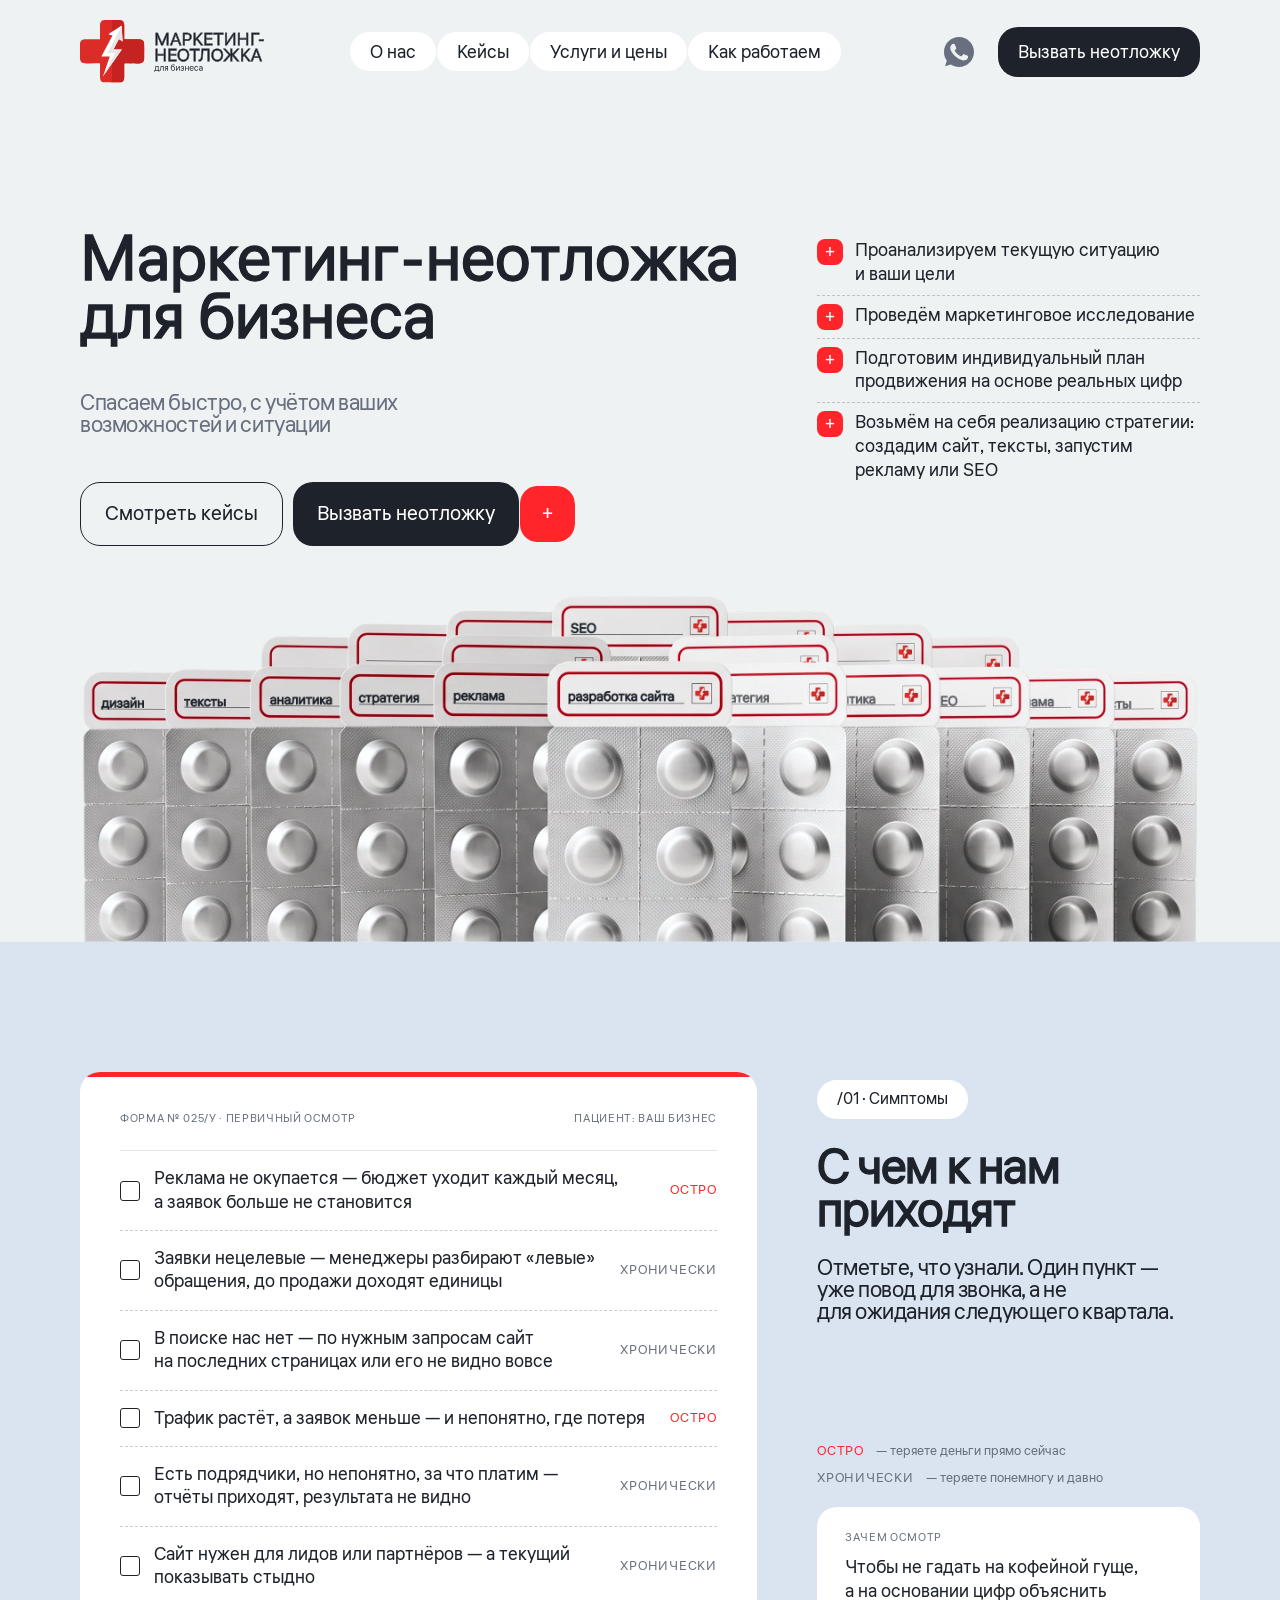
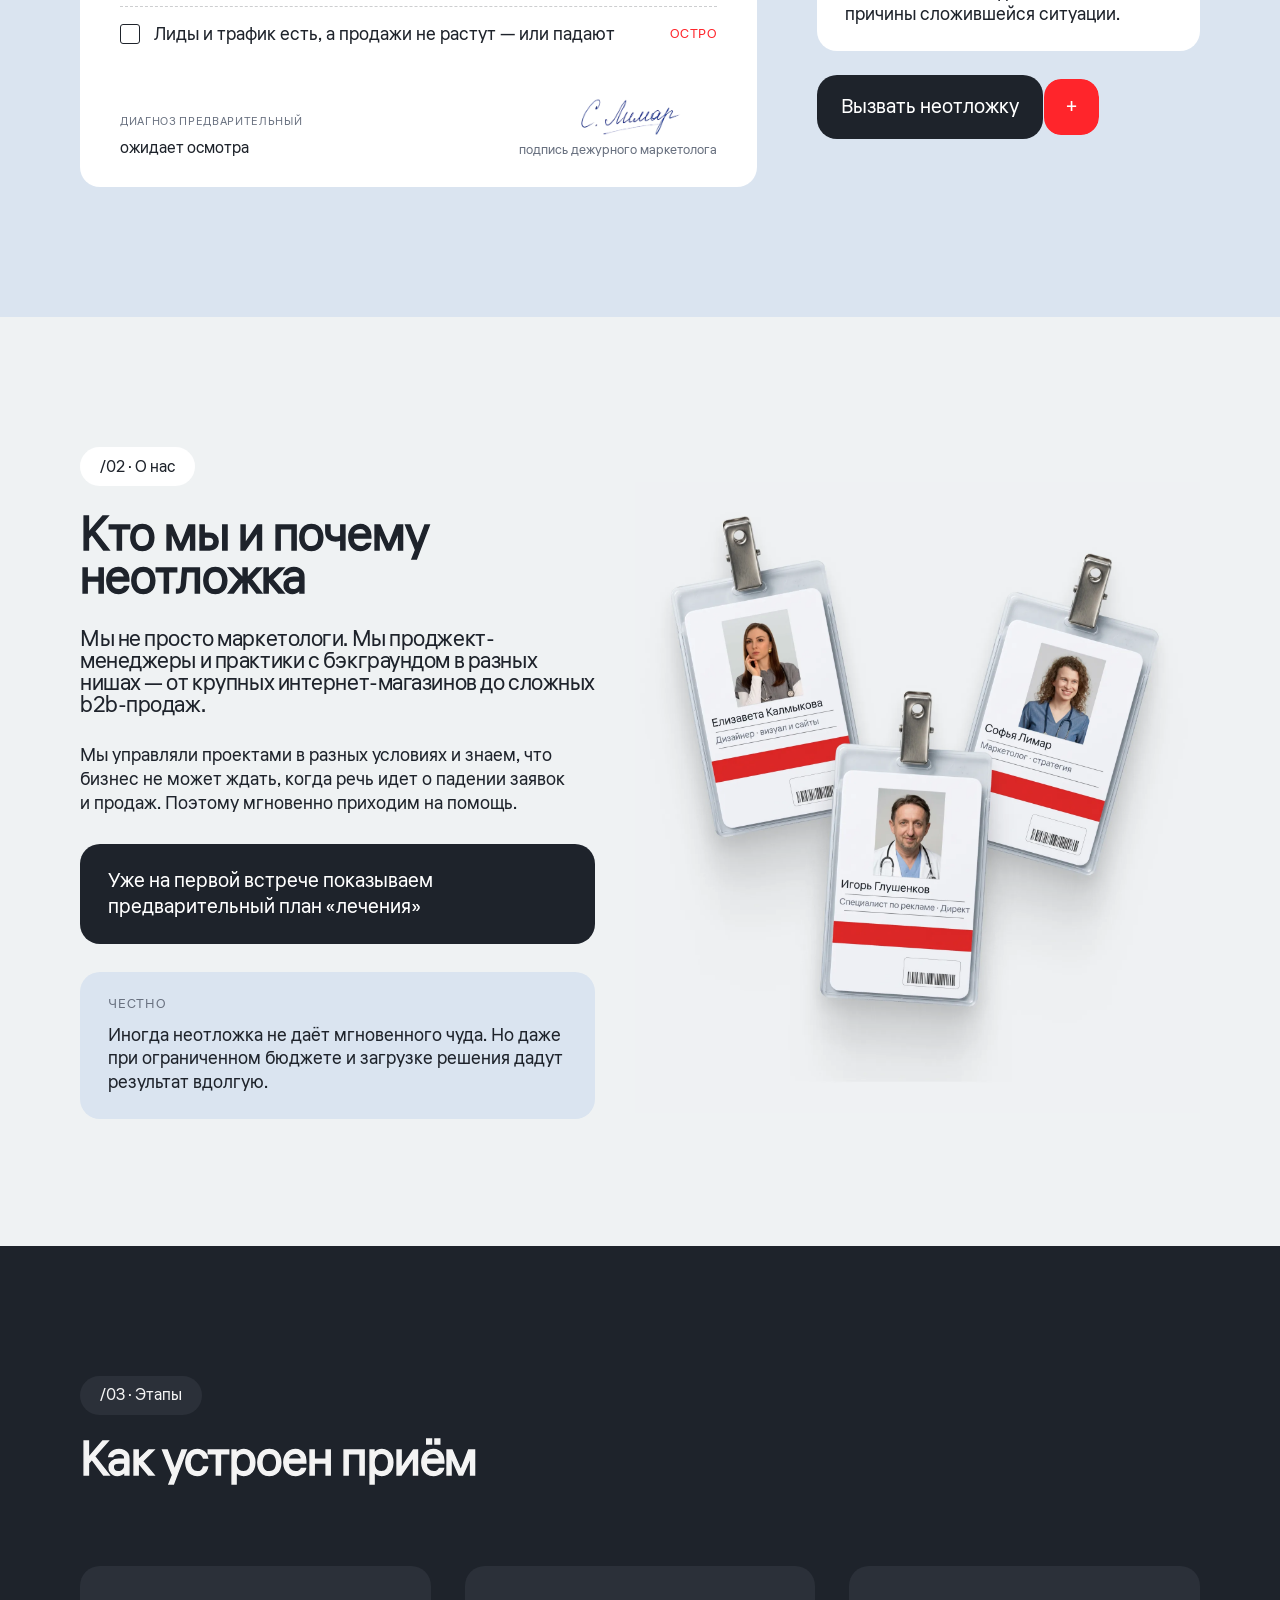
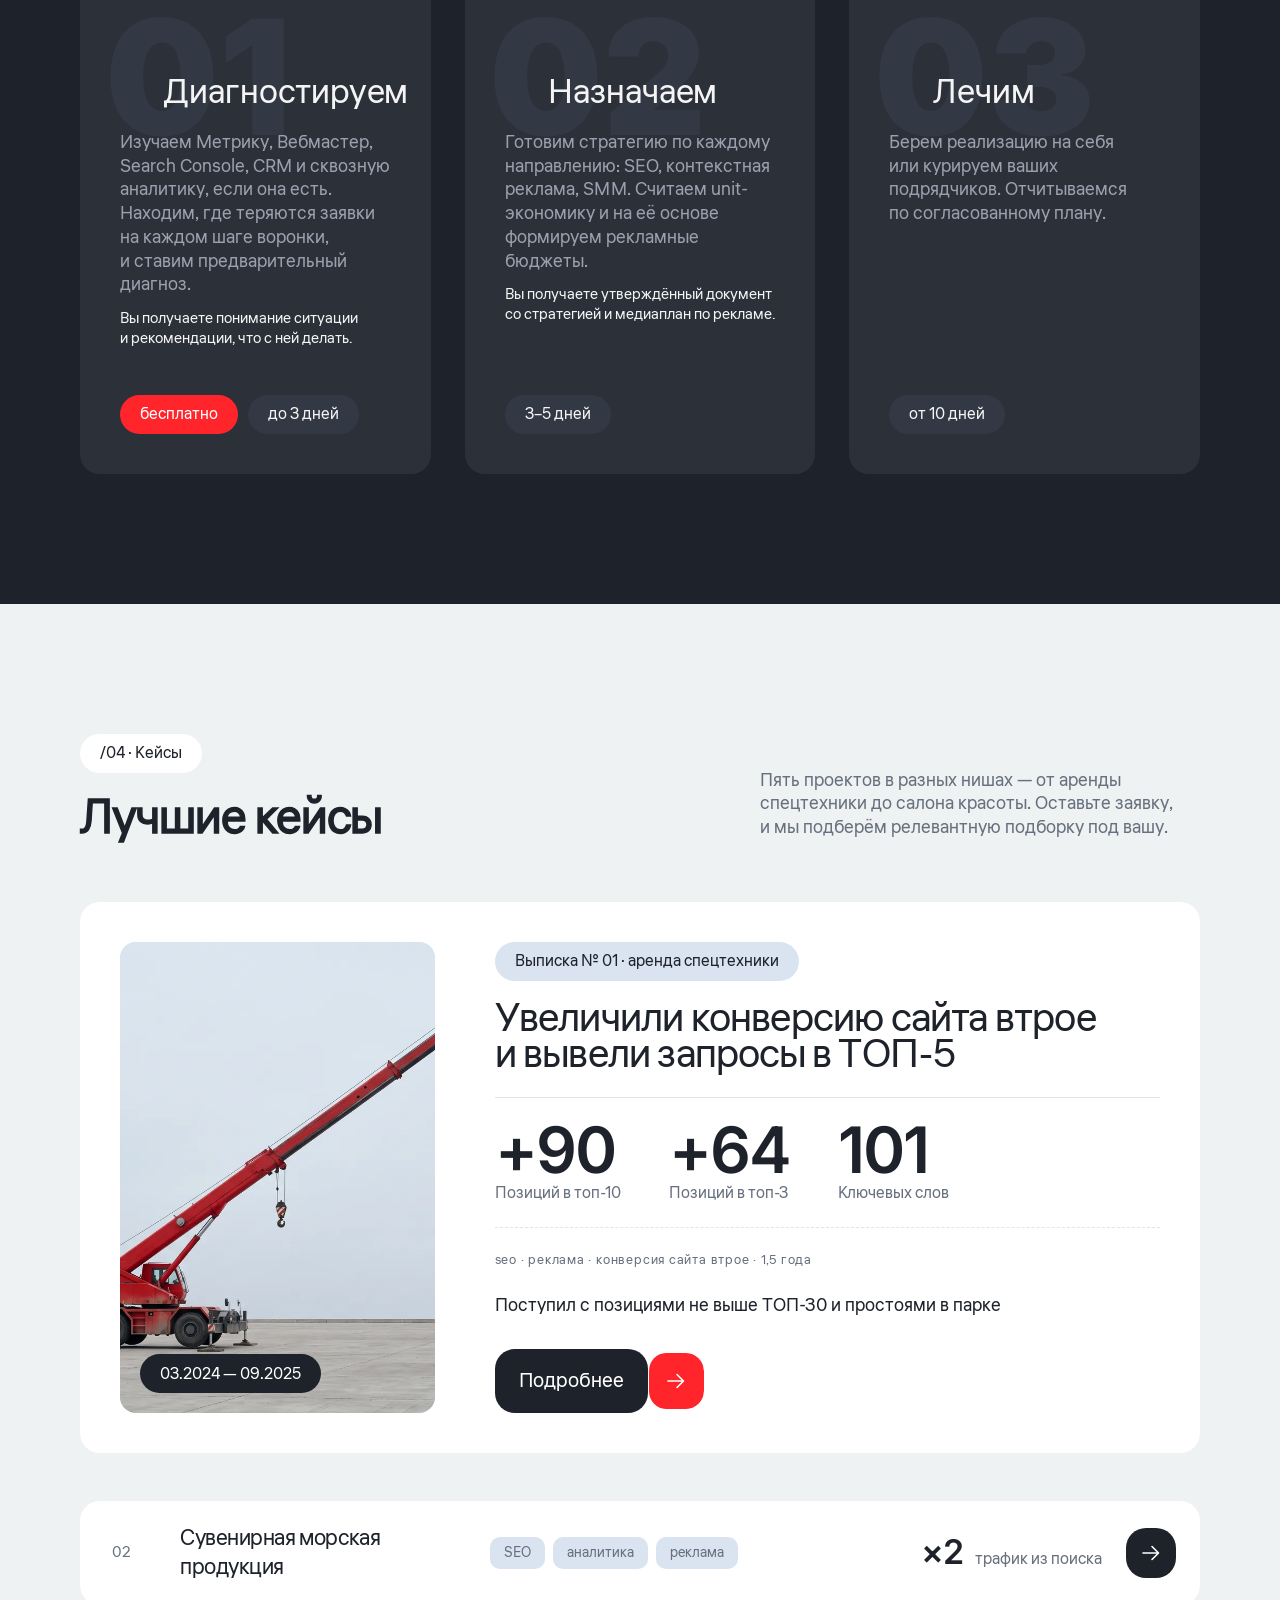
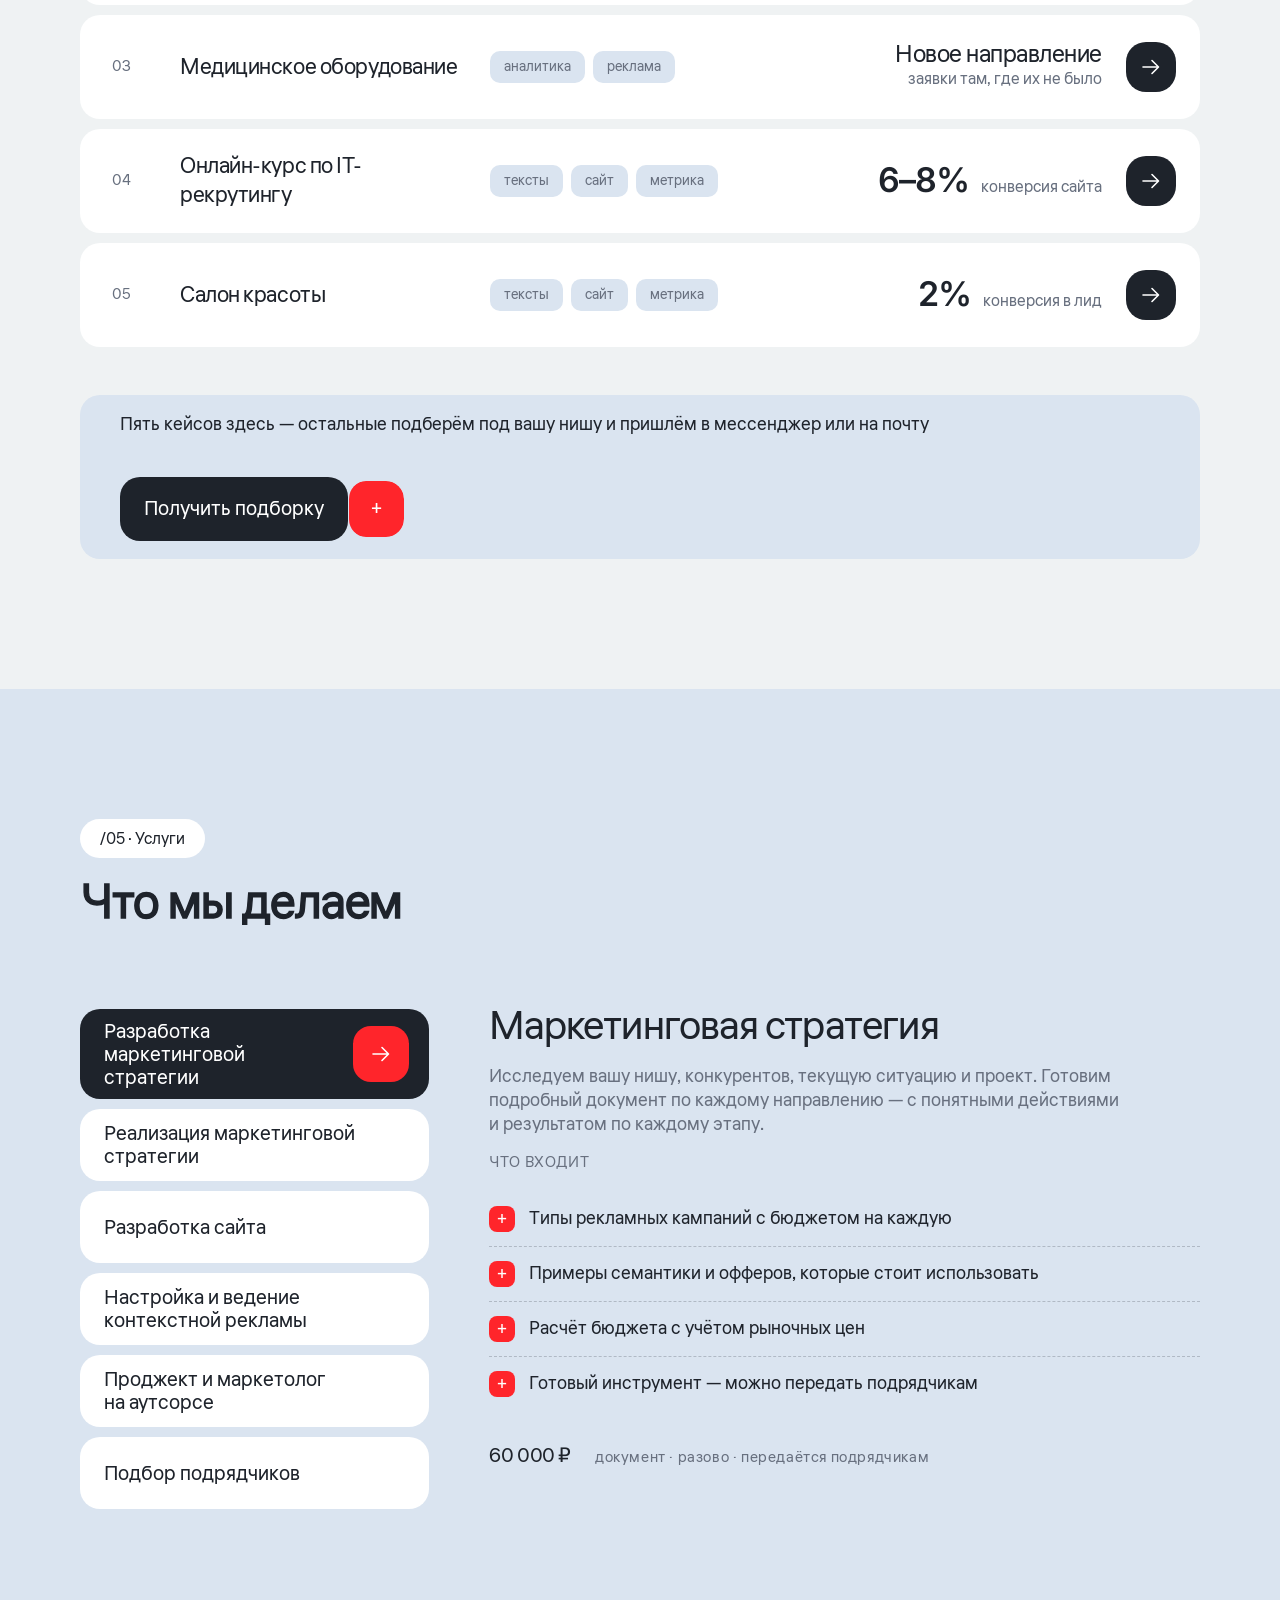
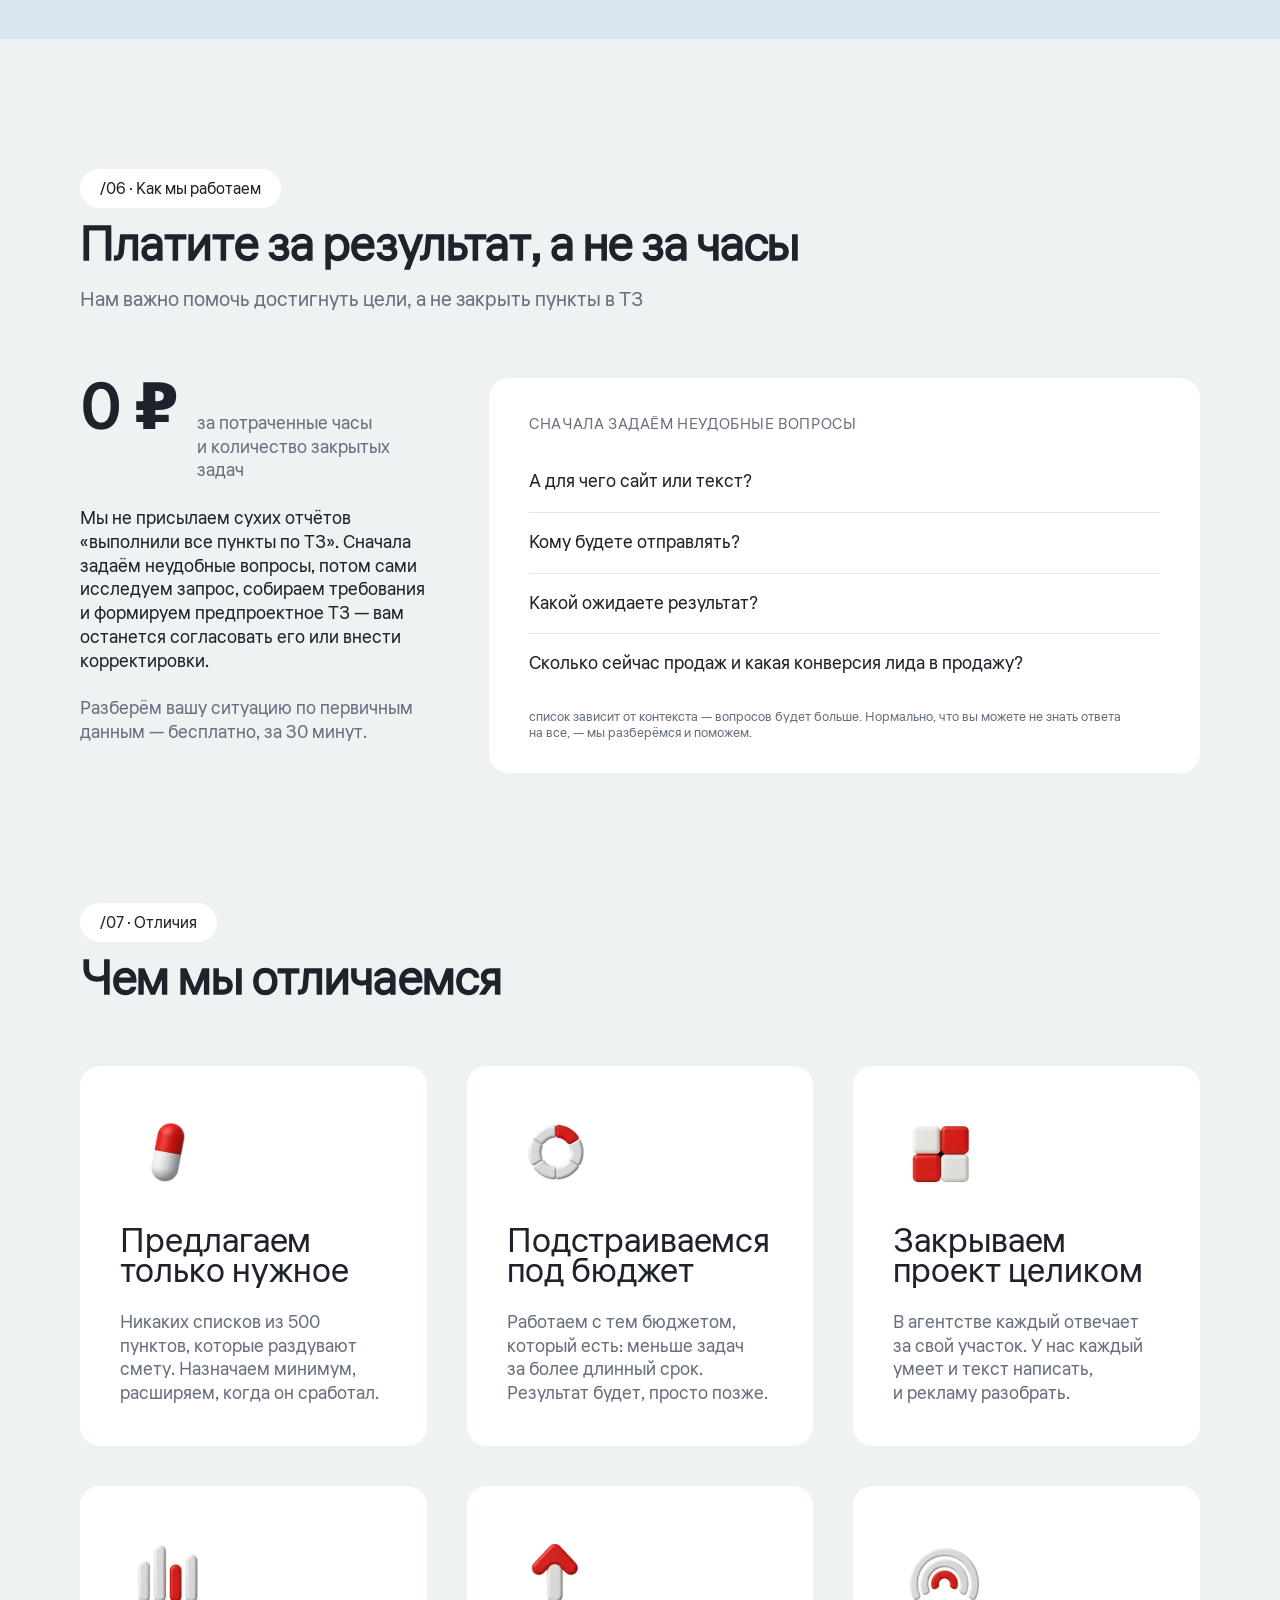
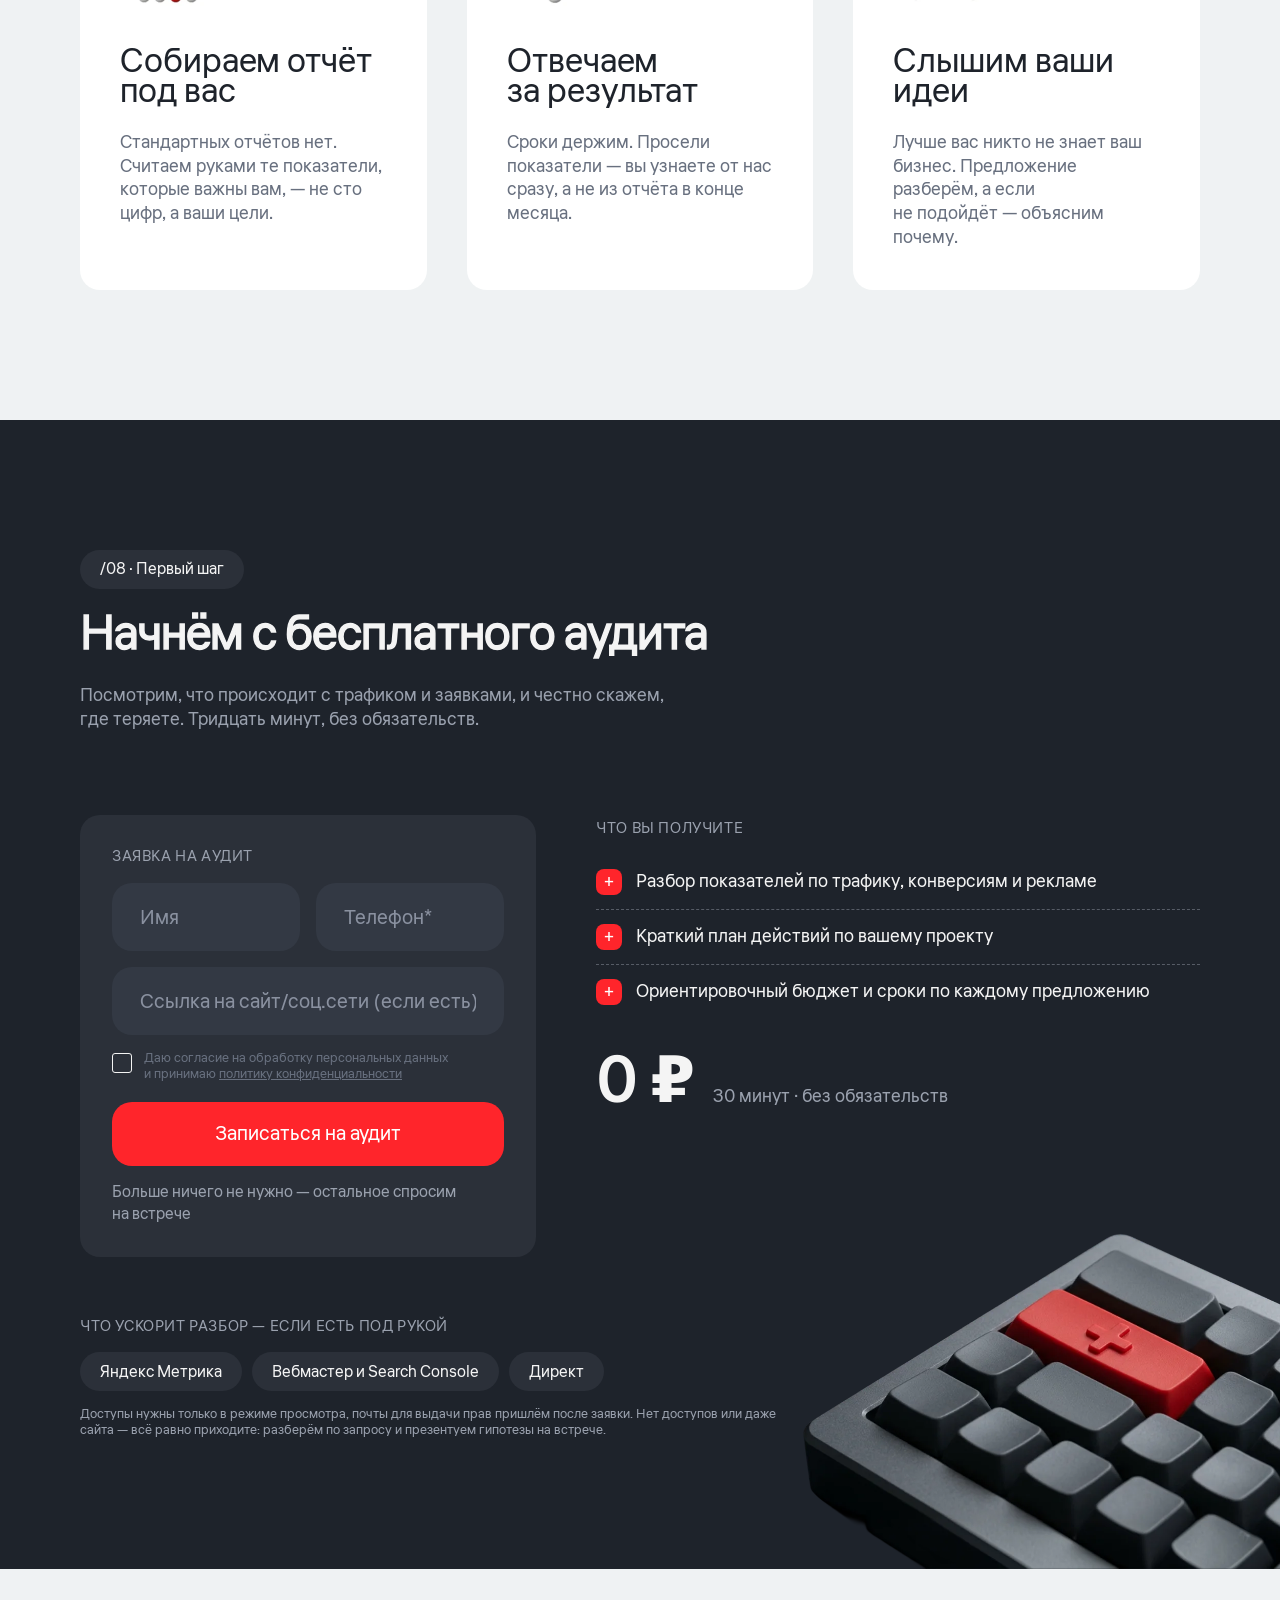
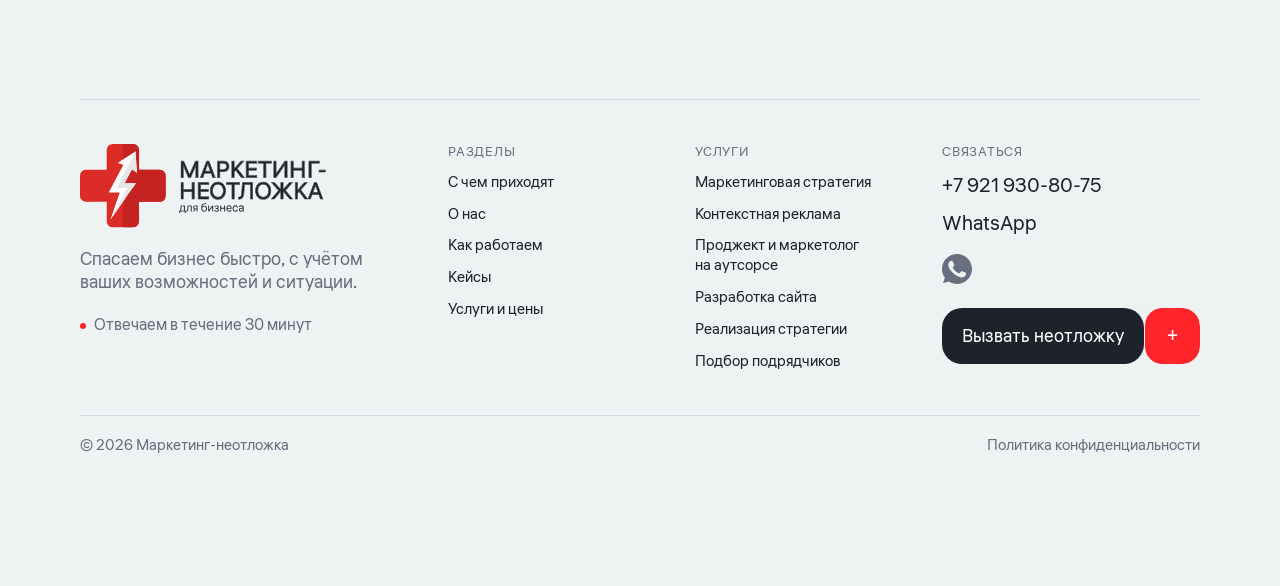
==== index.html @ 23d79b52 "Убран t.me/neotlozhka — это чужой канал Адрес был перенесён из макета Figma, где он написан в трёх м" ====
<!DOCTYPE html>
<html lang="ru">
<head>
<meta charset="utf-8">
<meta name="viewport" content="width=device-width, initial-scale=1">
<title>Маркетинг-неотложка для бизнеса — спасаем быстро</title>
<meta name="description" content="Маркетинговое агентство на медицинской метафоре: диагностика, назначение, курс. Бесплатный аудит за 30 минут, отвечаем в течение получаса.">
<meta property="og:title" content="Маркетинг-неотложка для бизнеса">
<meta property="og:description" content="Спасаем быстро, с учётом ваших возможностей и ситуации.">
<meta property="og:type" content="website">
<meta property="og:url" content="https://marketing-neotlozhka.ru/">
<link rel="canonical" href="https://marketing-neotlozhka.ru/">
<link rel="icon" href="img/favicon.svg" type="image/svg+xml">
<link rel="apple-touch-icon" href="img/apple-touch-icon.png">
<meta name="theme-color" content="#EFF2F3">
<meta property="og:site_name" content="Маркетинг-неотложка">
<meta property="og:locale" content="ru_RU">
<meta property="og:image" content="https://marketing-neotlozhka.ru/img/og-image-2x.jpg">
<meta property="og:image:width" content="2400">
<meta property="og:image:height" content="1260">
<meta name="twitter:card" content="summary_large_image">
<meta name="twitter:title" content="Маркетинг-неотложка для бизнеса">
<meta name="twitter:description" content="Спасаем быстро, с учётом ваших возможностей и ситуации. Бесплатный аудит за 30 минут.">
<meta name="twitter:image" content="https://marketing-neotlozhka.ru/img/og-image-2x.jpg">
<link rel="preload" as="font" type="font/woff2" href="fonts/liter-400-cyrillic.woff2" crossorigin>
<link rel="stylesheet" href="fonts.css">
<link rel="preload" as="image" href="img/hero-blisters.webp" type="image/webp" media="(min-width:768px)" fetchpriority="high">
<link rel="preload" as="image" href="img/hero-mob.webp" type="image/webp" media="(max-width:767px)" fetchpriority="high">
<link rel="stylesheet" href="styles.css?v=3">
</head>
<body>

<!-- ШАПКА -->
<header class="header">
  <div class="wrap header__inner">
    <a class="logo" href="#top"><img src="img/logo-full.svg" alt="Маркетинг-неотложка для бизнеса"></a>

    <nav class="header__nav">
      <a class="pill pill--white" href="#o-nas">О нас</a>
      <a class="pill pill--white" href="#keysy">Кейсы</a>
      <a class="pill pill--white" href="#uslugi">Услуги и цены</a>
      <a class="pill pill--white" href="#etapy">Как работаем</a>
    </nav>

    <div class="header__right">
      <span class="socials">
        <!-- MAX: ссылки пока нет. Telegram нужен @-адрес, MAX — ссылка на профиль из приложения (max.ru/u/...). -->
        <!-- Telegram: ссылки пока нет. Telegram нужен @-адрес, MAX — ссылка на профиль из приложения (max.ru/u/...). -->
        <a href="https://wa.me/79219308075" target="_blank" rel="noopener" aria-label="WhatsApp"><img src="img/social-wa.svg" alt=""></a>
      </span>
      <button class="btn btn--dark btn--sm" data-modal-open="audit">Вызвать неотложку</button>
      <button class="burger" aria-label="Меню" data-menu-open><span></span><span></span></button>
    </div>
  </div>
</header>

<main id="top">

<!-- 01. ПЕРВЫЙ ЭКРАН -->
<section class="hero">
  <div class="wrap hero__top">
    <div class="hero__col">
      <h1 class="h1">Маркетинг-неотложка<br>для бизнеса</h1>
      <p class="hero__lead lead muted">Спасаем быстро, с учётом ваших<br>возможностей и ситуации</p>
      <div class="hero__actions">
        <a class="btn btn--outline" href="#keysy">Смотреть кейсы</a>
        <span class="call" data-modal-open="audit" role="button" tabindex="0">
          <span class="call__main">Вызвать неотложку</span><span class="call__sign">+</span>
        </span>
      </div>
    </div>

    <ul class="hero__list">
      <li><i class="marker">+</i><span>Проанализируем текущую ситуацию и ваши цели</span></li>
      <li><i class="marker">+</i><span>Проведём маркетинговое исследование</span></li>
      <li><i class="marker">+</i><span>Подготовим индивидуальный план продвижения на основе реальных цифр</span></li>
      <li><i class="marker">+</i><span>Возьмём на себя реализацию стратегии: создадим сайт, тексты, запустим рекламу или SEO</span></li>
    </ul>
  </div>

  <div class="hero__image">
    <picture>
      <!-- На телефоне кадр свой: в макете это отдельный вырез фотографии (узел 340:4791), а не уменьшенный десктопный -->
      <source media="(max-width:767px)" srcset="img/hero-mob.webp" type="image/webp" width="936" height="658">
      <source srcset="img/hero-blisters.webp" type="image/webp">
      <img src="img/hero-blisters.jpg" alt="" width="1920" height="774" fetchpriority="high">
    </picture>
  </div>
</section>

<!-- 02. С ЧЕМ ПРИХОДЯТ -->
<section class="section section--pale" id="simptomy">
  <div class="wrap"><div class="symptoms">

    <div class="sheet">
      <div class="sheet__head">
        <span class="caps caps--12 muted">ФОРМА № 025/У · ПЕРВИЧНЫЙ ОСМОТР</span>
        <span class="caps caps--12 muted">ПАЦИЕНТ: ВАШ БИЗНЕС</span>
      </div>
      <ul class="sheet__list">
        <li><label class="exam"><input type="checkbox"><span class="exam__box"></span><span class="exam__text">Реклама не окупается — бюджет уходит каждый месяц, а заявок больше не становится</span><span class="exam__label">ОСТРО</span></label></li>
        <li><label class="exam"><input type="checkbox"><span class="exam__box"></span><span class="exam__text">Заявки нецелевые — менеджеры разбирают «левые» обращения<span class="tail">, до продажи доходят единицы</span></span><span class="exam__label exam__label--chronic">ХРОНИЧЕСКИ</span></label></li>
        <li><label class="exam"><input type="checkbox"><span class="exam__box"></span><span class="exam__text">В поиске нас нет — по нужным запросам сайт на последних страницах<span class="tail"> или его не видно вовсе</span></span><span class="exam__label exam__label--chronic">ХРОНИЧЕСКИ</span></label></li>
        <li><label class="exam"><input type="checkbox"><span class="exam__box"></span><span class="exam__text">Трафик растёт, а заявок меньше — и непонятно, где потеря</span><span class="exam__label">ОСТРО</span></label></li>
        <li><label class="exam"><input type="checkbox"><span class="exam__box"></span><span class="exam__text">Есть подрядчики, но непонятно, за что платим<span class="tail"> — отчёты приходят, результата не видно</span></span><span class="exam__label exam__label--chronic">ХРОНИЧЕСКИ</span></label></li>
        <li><label class="exam"><input type="checkbox"><span class="exam__box"></span><span class="exam__text">Сайт нужен для лидов или партнёров — а текущий показывать стыдно</span><span class="exam__label exam__label--chronic">ХРОНИЧЕСКИ</span></label></li>
        <li><label class="exam"><input type="checkbox"><span class="exam__box"></span><span class="exam__text">Лиды и трафик есть, а продажи не растут — или падают</span><span class="exam__label">ОСТРО</span></label></li>
      </ul>
      <div class="sheet__foot">
        <div class="sheet__diag">
          <span class="caps caps--12 muted">ДИАГНОЗ ПРЕДВАРИТЕЛЬНЫЙ</span>
          <p class="small">ожидает осмотра</p>
        </div>
        <div class="sheet__sign">
          <img src="img/signature.png" alt="">
          <span class="micro muted">подпись дежурного маркетолога</span>
        </div>
      </div>
    </div>

    <div class="symptoms__side">
      <span class="pill pill--white">/01 · Симптомы</span>
      <h2 class="h2">С чем к нам <span class="brk">приходят</span></h2>
      <p class="lead">Отметьте, что узнали. Один пункт — уже повод для звонка, а не для ожидания следующего квартала.</p>

      <dl class="legend">
        <div><dt class="caps caps--14 accent">ОСТРО</dt><dd class="micro muted">— теряете деньги прямо сейчас</dd></div>
        <div><dt class="caps caps--14 muted">ХРОНИЧЕСКИ</dt><dd class="micro muted">— теряете понемногу и давно</dd></div>
      </dl>

      <div class="note">
        <span class="caps caps--12 muted">ЗАЧЕМ ОСМОТР</span>
        <p class="base">Чтобы не гадать на кофейной гуще, а на основании цифр объяснить причины сложившейся ситуации.</p>
      </div>

      <span class="call" data-modal-open="audit" role="button" tabindex="0">
        <span class="call__main">Вызвать неотложку</span><span class="call__sign">+</span>
      </span>
    </div>
  </div></div>
</section>

<!-- 03. КТО МЫ -->
<section class="section" id="o-nas">
  <div class="wrap kto">
    <div class="kto__text">
      <span class="pill pill--white">/02 · О нас</span>
      <h2 class="h2">Кто мы и почему неотложка</h2>
      <p class="lead">Мы не просто маркетологи. Мы проджект-менеджеры и практики с бэкграундом в разных нишах — от крупных интернет-магазинов до сложных b2b-продаж.</p>
      <p class="base">Мы управляли проектами в разных условиях и знаем, что бизнес не может ждать, когда речь идет о падении заявок и продаж. Поэтому мгновенно приходим на помощь.</p>

      <div class="promise">Уже на первой встрече показываем предварительный план «лечения»</div>

      <div class="honest">
        <span class="caps caps--14 muted">ЧЕСТНО</span>
        <p class="base">Иногда неотложка не даёт мгновенного чуда. Но даже при ограниченном бюджете и загрузке решения дадут результат вдолгую.</p>
      </div>
    </div>

    <div class="kto__stage">
      <picture>
        <source media="(max-width:767px)" srcset="img/team-mob.webp">
        <img src="img/team-pc.webp" alt="Бейджи команды: Елизавета Калмыкова — дизайнер, Игорь Глушенков — специалист по рекламе, Софья Лимар — маркетолог" loading="lazy">
      </picture>
    </div>
  </div>
</section>

<!-- 04. КАК УСТРОЕН ПРИЁМ -->
<section class="section section--dark" id="etapy">
  <div class="wrap">
    <div class="head">
      <span class="pill pill--raised">/03 · Этапы</span>
      <h2 class="h2">Как устроен приём</h2>
    </div>

    <ol class="steps">
      <li class="step">
        <div class="step__top"><span class="step__num">01</span><h3 class="h4">Диагностируем</h3></div>
        <div class="step__body">
          <div class="step__text">
            <p class="base">Изучаем Метрику, Вебмастер, Search Console, CRM и сквозную аналитику, если она есть. Находим, где теряются заявки на каждом шаге воронки, и ставим предварительный диагноз.</p>
            <p class="caption step__gain">Вы получаете понимание ситуации и рекомендации, что с ней делать.</p>
          </div>
          <div class="pills">
            <span class="pill pill--accent">бесплатно</span>
            <span class="pill pill--raised">до 3 дней</span>
          </div>
        </div>
      </li>
      <li class="step">
        <div class="step__top"><span class="step__num">02</span><h3 class="h4">Назначаем</h3></div>
        <div class="step__body">
          <div class="step__text">
            <p class="base">Готовим стратегию по каждому направлению: SEO, контекстная реклама, SMM. Считаем unit-экономику и на её основе формируем рекламные бюджеты.</p>
            <p class="caption step__gain">Вы получаете утверждённый документ со стратегией и медиаплан по рекламе.</p>
          </div>
          <div class="pills"><span class="pill pill--raised">3–5 дней</span></div>
        </div>
      </li>
      <li class="step">
        <div class="step__top"><span class="step__num">03</span><h3 class="h4">Лечим</h3></div>
        <div class="step__body">
          <p class="base">Берём реализацию на себя или курируем ваших подрядчиков. Отчитываемся по согласованному плану.</p>
          <div class="pills"><span class="pill pill--raised">от 10 дней</span></div>
        </div>
      </li>
    </ol>
  </div>
</section>

<!-- 05. КЕЙСЫ -->
<section class="section" id="keysy">
  <div class="wrap">
    <div class="cases__head">
      <div class="head">
        <span class="pill pill--white">/04 · Кейсы</span>
        <h2 class="h2">Лучшие кейсы</h2>
      </div>
      <p class="base muted cases__note">Пять проектов в разных нишах — от аренды спецтехники до салона красоты. Оставьте заявку, и мы подберём релевантную подборку под вашу.</p>
    </div>

    <article class="case-main" data-modal-open="case-01" role="button" tabindex="0" aria-label="Открыть разбор кейса: аренда спецтехники">
      <div class="case-main__photo">
        <img src="img/case01-park.webp" alt="Парк спецтехники клиента: автокран на площадке" loading="lazy">
        <span class="pill pill--dark case-main__date">03.2024 — 09.2025</span>
      </div>
      <div class="case-main__body">
        <span class="pill pill--pale">Выписка № 01 · аренда спецтехники</span>
        <h3 class="h3">Увеличили конверсию сайта втрое и вывели запросы в ТОП-5</h3>
        <hr class="rule">
        <div class="stats">
          <div class="stat"><span class="stat__num">+90</span><span class="stat__cap">Позиций в топ-10</span></div>
          <div class="stat"><span class="stat__num">+64</span><span class="stat__cap">Позиций в топ-3</span></div>
          <div class="stat"><span class="stat__num">101</span><span class="stat__cap">Ключевых слов</span></div>
        </div>
        <hr class="rule">
        <span class="caps caps--14 muted">seo · реклама · конверсия сайта втрое · 1,5 года</span>
        <p class="base">Поступил с позициями не выше ТОП-30 и простоями в парке</p>
        <span class="call call--arrow">
          <span class="call__main">Подробнее</span><span class="call__sign"><img src="img/arrow.svg" alt=""></span>
        </span>
      </div>
    </article>

    <ul class="cases">
      <li class="case-row" data-modal-open="case-02" role="button" tabindex="0">
        <span class="case-row__num caption muted">02</span>
        <span class="case-row__title">Сувенирная морская продукция</span>
        <span class="case-row__tags"><i class="tag">SEO</i><i class="tag">аналитика</i><i class="tag">реклама</i></span>
        <span class="case-row__res"><b>×2</b><em>трафик из поиска</em></span>
        <span class="arrowbtn"><img src="img/arrow.svg" alt=""></span>
      </li>
      <li class="case-row" data-modal-open="case-03" role="button" tabindex="0">
        <span class="case-row__num caption muted">03</span>
        <span class="case-row__title">Медицинское оборудование</span>
        <span class="case-row__tags"><i class="tag">аналитика</i><i class="tag">реклама</i></span>
        <span class="case-row__res case-row__res--text"><b class="is-text">Новое направление</b><em>заявки там, где их не было</em></span>
        <span class="arrowbtn"><img src="img/arrow.svg" alt=""></span>
      </li>
      <li class="case-row" data-modal-open="case-04" role="button" tabindex="0">
        <span class="case-row__num caption muted">04</span>
        <span class="case-row__title">Онлайн-курс по IT-рекрутингу</span>
        <span class="case-row__tags"><i class="tag">тексты</i><i class="tag">сайт</i><i class="tag">метрика</i></span>
        <span class="case-row__res"><b>6–8%</b><em>конверсия сайта</em></span>
        <span class="arrowbtn"><img src="img/arrow.svg" alt=""></span>
      </li>
      <li class="case-row" data-modal-open="case-05" role="button" tabindex="0">
        <span class="case-row__num caption muted">05</span>
        <span class="case-row__title">Салон красоты</span>
        <span class="case-row__tags"><i class="tag">тексты</i><i class="tag">сайт</i><i class="tag">метрика</i></span>
        <span class="case-row__res"><b>2%</b><em>конверсия в лид</em></span>
        <span class="arrowbtn"><img src="img/arrow.svg" alt=""></span>
      </li>
    </ul>

    <div class="podborka">
      <p class="base">Пять кейсов здесь — остальные подберём под вашу нишу и пришлём в мессенджер или на почту</p>
      <span class="call" data-modal-open="podborka" role="button" tabindex="0">
        <span class="call__main">Получить подборку</span><span class="call__sign">+</span>
      </span>
    </div>
  </div>
</section>

<!-- 06. УСЛУГИ И ЦЕНЫ -->
<section class="section section--pale" id="uslugi">
  <div class="wrap">
    <div class="head">
      <span class="pill pill--white">/05 · Услуги</span>
      <h2 class="h2">Что мы делаем</h2>
    </div>

    <div class="uslugi">
      <div class="uslugi__tabs" role="tablist">
        <button class="tab is-active" role="tab" aria-selected="true" data-tab="u1"><span>Разработка маркетинговой стратегии</span><i class="tab__sign"><img src="img/arrow.svg" alt=""></i></button>
        <button class="tab" role="tab" aria-selected="false" data-tab="u2"><span>Реализация маркетинговой стратегии</span><i class="tab__sign"><img src="img/arrow.svg" alt=""></i></button>
        <button class="tab" role="tab" aria-selected="false" data-tab="u3"><span>Разработка сайта</span><i class="tab__sign"><img src="img/arrow.svg" alt=""></i></button>
        <button class="tab" role="tab" aria-selected="false" data-tab="u4"><span>Настройка и ведение контекстной рекламы</span><i class="tab__sign"><img src="img/arrow.svg" alt=""></i></button>
        <button class="tab" role="tab" aria-selected="false" data-tab="u5"><span>Проджект и маркетолог на аутсорсе</span><i class="tab__sign"><img src="img/arrow.svg" alt=""></i></button>
        <button class="tab" role="tab" aria-selected="false" data-tab="u6"><span>Подбор подрядчиков</span><i class="tab__sign"><img src="img/arrow.svg" alt=""></i></button>
      </div>

      <div class="uslugi__panels">
        <div class="panel is-active" id="u1" role="tabpanel">
          <h3 class="h3">Маркетинговая стратегия</h3>
          <p class="base muted">Исследуем вашу нишу, конкурентов, текущую ситуацию и проект. Готовим подробный документ по каждому направлению — с понятными действиями и результатом по каждому этапу.</p>
          <span class="caps caps--16 muted">ЧТО ВХОДИТ</span>
          <ul class="checklist">
            <li><i class="marker">+</i><span class="base">Типы рекламных кампаний с бюджетом на каждую</span></li>
            <li><i class="marker">+</i><span class="base">Примеры семантики и офферов, которые стоит использовать</span></li>
            <li><i class="marker">+</i><span class="base">Расчёт бюджета с учётом рыночных цен</span></li>
            <li><i class="marker">+</i><span class="base">Готовый инструмент — можно передать подрядчикам</span></li>
          </ul>
          <div class="price"><b>60 000 ₽</b><em class="caps caps--16 muted">документ · разово · передаётся подрядчикам</em></div>
        </div>

        <div class="panel" id="u2" role="tabpanel">
          <h3 class="h3">Реализация стратегии</h3>
          <p class="base muted">Берём на себя разработку сайта, настройку и ведение контекстной и таргетированной рекламы. По другим направлениям сами подбираем подрядчиков, согласовываем с вами бюджет и полностью отвечаем за их работу.</p>
          <span class="caps caps--16 muted">ЧТО ВХОДИТ</span>
          <ul class="checklist">
            <li><i class="marker">+</i><span class="base">Сайт, контекст и таргет делаем сами</span></li>
            <li><i class="marker">+</i><span class="base">Подрядчиков по остальным направлениям подбираем и ведём</span></li>
            <li><i class="marker">+</i><span class="base">Отчитываемся по согласованному плану, а не по факту работ</span></li>
            <li><i class="marker">+</i><span class="base">За работу подрядчиков отвечаем мы</span></li>
          </ul>
          <div class="price"><b>по проекту</b><em class="caps caps--16 muted">цена зависит от состава работ</em></div>
        </div>

        <div class="panel" id="u3" role="tabpanel">
          <h3 class="h3">Разработка сайта</h3>
          <p class="base muted">Создадим сайт под вашу задачу — собирать заявки или показывать партнёрам. Проведём маркетинговый анализ, подготовим тексты и дизайн под нишу и аудиторию. При небольшом бюджете предложим лендинг на стандартных блоках, но с маркетинговой проработкой.</p>
          <span class="caps caps--16 muted">ЧТО ВХОДИТ</span>
          <ul class="checklist">
            <li><i class="marker">+</i><span class="base">Тильда, WordPress или вёрстка — выбираем под задачу и бюджет</span></li>
            <li><i class="marker">+</i><span class="base">Маркетинговый анализ до дизайна, а не после</span></li>
            <li><i class="marker">+</i><span class="base">Тексты под нишу и аудиторию</span></li>
            <li><i class="marker">+</i><span class="base">Если лендинг вашей нише нерентабелен — скажем честно</span></li>
          </ul>
          <div class="price"><b>от 60 000 ₽</b><em class="caps caps--16 muted">60 000 стандартные блоки · 90 000 дизайн с нуля · 150 000 под ключ с текстами</em></div>
        </div>

        <div class="panel" id="u4" role="tabpanel">
          <h3 class="h3">Контекстная реклама</h3>
          <p class="base muted">В команде директолог, который автоматизирует данные из Метрики и обучает на них кампании — это даёт более целевые действия и снижает стоимость лида. Если при чистом трафике сайт не конвертит, останавливаем открутку и разбираем сайт и оффер.</p>
          <span class="caps caps--16 muted">ЧТО ВХОДИТ</span>
          <ul class="checklist">
            <li><i class="marker">+</i><span class="base">Стратегия и расчёт бюджета на тестовый запуск</span></li>
            <li><i class="marker">+</i><span class="base">Прогноз результатов — цифры для решения до старта</span></li>
            <li><i class="marker">+</i><span class="base">Кампании обучаются на данных Метрики</span></li>
            <li><i class="marker">+</i><span class="base">Остановим, если дело не в трафике, а в сайте</span></li>
          </ul>
          <div class="price"><b>от 45 000 ₽ / мес</b><em class="caps caps--16 muted">ведение рекламы</em></div>
        </div>

        <div class="panel" id="u5" role="tabpanel">
          <h3 class="h3">Проджект и маркетолог на аутсорсе</h3>
          <p class="base muted">Нет штатного маркетолога, но есть подрядчики? Возьмём на себя роль менеджера и маркетолога в одном лице: выстроим стратегию развития проекта и будем контролировать её исполнение.</p>
          <span class="caps caps--16 muted">ЧТО ВХОДИТ</span>
          <ul class="checklist">
            <li><i class="marker">+</i><span class="base">Стратегия развития проекта и измеримые цели</span></li>
            <li><i class="marker">+</i><span class="base">Контроль подрядчиков, сроков и бюджета</span></li>
            <li><i class="marker">+</i><span class="base">Понятно, за что платите и какой получите результат</span></li>
            <li><i class="marker">+</i><span class="base">Отчёты собираем вручную под ваши показатели</span></li>
          </ul>
          <div class="price"><b>15 000 ₽ / мес</b><em class="caps caps--16 muted">за один проект</em></div>
        </div>

        <div class="panel" id="u6" role="tabpanel">
          <h3 class="h3">Подбор подрядчиков</h3>
          <p class="base muted">Ищете агентство для долгого сотрудничества, получаете десяток коммерческих предложений и не знаете, как выбрать? Проанализируем их, созвонимся с сильнейшими и поможем выбрать. За плечами работа в разных агентствах — знаем, где у них подводные камни.</p>
          <span class="caps caps--16 muted">ЧТО ВХОДИТ</span>
          <ul class="checklist">
            <li><i class="marker">+</i><span class="base">Разбор коммерческих предложений</span></li>
            <li><i class="marker">+</i><span class="base">Созвоны с претендентами и проверка обещаний</span></li>
            <li><i class="marker">+</i><span class="base">Рекомендация с аргументами, а не «вот этот»</span></li>
            <li><i class="marker">+</i><span class="base">Готовы выйти на встречу с вашим подрядчиком</span></li>
          </ul>
          <div class="price"><b>8 000 ₽</b><em class="caps caps--16 muted">консультация · разово</em></div>
        </div>
      </div>
    </div>
  </div>
</section>

<!-- 07. ПЛАТИТЕ ЗА РЕЗУЛЬТАТ -->
<section class="section">
  <div class="wrap">
    <div class="head head--tight">
      <span class="pill pill--white">/06 · Как мы работаем</span>
      <h2 class="h2">Платите за результат, а не за часы</h2>
      <p class="big muted">Нам важно помочь достигнуть цели, а не закрыть пункты в ТЗ</p>
    </div>

    <div class="platite">
      <div class="platite__left">
        <div class="zero"><span class="zero__num">0 ₽</span><span class="base muted">за потраченные часы и количество закрытых задач</span></div>
        <p class="base">Мы не присылаем сухих отчётов «выполнили все пункты по ТЗ». Сначала задаём неудобные вопросы, потом сами исследуем запрос, собираем требования и формируем предпроектное ТЗ — вам останется согласовать его или внести корректировки.</p>
        <p class="base muted">Разберём вашу ситуацию по первичным данным — бесплатно, за 30 минут.</p>
      </div>

      <div class="questions">
        <span class="caps caps--16 muted">СНАЧАЛА ЗАДАЁМ НЕУДОБНЫЕ ВОПРОСЫ</span>
        <ul>
          <li class="base">А для чего сайт или текст?</li>
          <li class="base">Кому будете отправлять?</li>
          <li class="base">Какой ожидаете результат?</li>
          <li class="base">Сколько сейчас продаж и какая конверсия лида в продажу?</li>
        </ul>
        <p class="micro muted">список зависит от контекста — вопросов будет больше. Нормально, что вы можете не знать ответа на все, — мы разберёмся и поможем.</p>
      </div>
    </div>
  </div>
</section>

<!-- 07. ЧЕМ МЫ ОТЛИЧАЕМСЯ -->
<section class="section otlichiya" id="otlichiya">
  <div class="wrap">
    <div class="head head--tight">
      <span class="pill pill--white">/07 · Отличия</span>
      <h2 class="h2">Чем мы отличаемся</h2>
    </div>
    <div class="advs">
      <article class="adv">
        <img class="adv__icon" src="img/ic-nuzhnoe.webp" alt="" loading="lazy" width="96" height="96">
        <h3 class="adv__title h4">Предлагаем только нужное</h3>
        <p class="adv__text base muted">Никаких списков из 500 пунктов, которые раздувают смету. Назначаем минимум, расширяем, когда он сработал.</p>
      </article>
      <article class="adv">
        <img class="adv__icon" src="img/ic-byudzhet.webp" alt="" loading="lazy" width="96" height="96">
        <h3 class="adv__title h4">Подстраиваемся под бюджет</h3>
        <p class="adv__text base muted">Работаем с тем бюджетом, который есть: меньше задач за более длинный срок. Результат будет, просто позже.</p>
      </article>
      <article class="adv">
        <img class="adv__icon" src="img/ic-komanda.webp" alt="" loading="lazy" width="96" height="96">
        <h3 class="adv__title h4">Закрываем проект целиком</h3>
        <p class="adv__text base muted">В агентстве каждый отвечает за свой участок. У нас каждый умеет и текст написать, и рекламу разобрать.</p>
      </article>
      <article class="adv">
        <img class="adv__icon" src="img/ic-otchet.webp" alt="" loading="lazy" width="96" height="96">
        <h3 class="adv__title h4">Собираем отчёт под вас</h3>
        <p class="adv__text base muted">Стандартных отчётов нет. Считаем руками те показатели, которые важны вам, — не сто цифр, а ваши цели.</p>
      </article>
      <article class="adv">
        <img class="adv__icon" src="img/ic-rezultat.webp" alt="" loading="lazy" width="96" height="96">
        <h3 class="adv__title h4">Отвечаем за результат</h3>
        <p class="adv__text base muted">Сроки держим. Просели показатели — вы узнаете от нас сразу, а не из отчёта в конце месяца.</p>
      </article>
      <article class="adv">
        <img class="adv__icon" src="img/ic-idei.webp" alt="" loading="lazy" width="96" height="96">
        <h3 class="adv__title h4">Слышим ваши идеи</h3>
        <p class="adv__text base muted">Лучше вас никто не знает ваш бизнес. Предложение разберём, а если не подойдёт — объясним почему.</p>
      </article>
    </div>
  </div>
</section>

<!-- 08. БЕСПЛАТНЫЙ АУДИТ -->
<section class="section section--dark audit" id="audit">
  <picture class="audit__bg">
    <source media="(max-width:767px)" srcset="img/audit-mob.webp">
    <img src="img/audit-pc.webp" alt="" loading="lazy">
  </picture>
  <div class="wrap audit__inner">
    <div class="head">
      <span class="pill pill--raised">/08 · Первый шаг</span>
      <h2 class="h2">Начнём с бесплатного аудита</h2>
      <p class="base muted">Посмотрим, что происходит с трафиком и заявками, и честно скажем,<br>где теряете. Тридцать минут, без обязательств.</p>
    </div>

    <div class="audit__cols">
      <form class="form card-raised" data-form="audit">
        <span class="caps caps--16 muted">ЗАЯВКА НА АУДИТ</span>
        <div class="form__row">
          <input class="field" type="text" name="name" placeholder="Имя">
          <input class="field" type="tel" name="phone" placeholder="Телефон*" required>
        </div>
        <input class="field" type="text" name="site" placeholder="Ссылка на сайт/соц.сети (если есть)">
        <label class="check">
          <input type="checkbox" data-consent><span class="check__box"></span>
          <span class="check__text micro">Даю согласие на обработку персональных данных и принимаю <a href="privacy.html">политику конфиденциальности</a></span>
          <span class="check__err micro" hidden>Без согласия заявку отправить нельзя</span>
        </label>
        <button class="btn btn--accent btn--wide" type="submit">Записаться на аудит</button>
        <p class="small muted">Больше ничего не нужно — остальное спросим на встрече</p>
      </form>

      <div class="poluchite">
        <span class="caps caps--16 muted">ЧТО ВЫ ПОЛУЧИТЕ</span>
        <ul class="checklist">
          <li><i class="marker">+</i><span class="base">Разбор показателей по трафику, конверсиям и рекламе</span></li>
          <li><i class="marker">+</i><span class="base">Краткий план действий по вашему проекту</span></li>
          <li><i class="marker">+</i><span class="base">Ориентировочный бюджет и сроки по каждому предложению</span></li>
        </ul>
        <div class="zero"><span class="zero__num">0 ₽</span><span class="base muted">30 минут · без обязательств</span></div>
      </div>
    </div>

    <div class="uskorit">
      <span class="caps caps--16 muted">ЧТО УСКОРИТ РАЗБОР — ЕСЛИ ЕСТЬ ПОД РУКОЙ</span>
      <div class="pills">
        <span class="pill pill--raised">Яндекс Метрика</span>
        <span class="pill pill--raised">Вебмастер и Search Console</span>
        <span class="pill pill--raised">Директ</span>
      </div>
      <p class="micro muted">Доступы нужны только в режиме просмотра, почты для выдачи прав пришлём после заявки. Нет доступов или даже сайта — всё равно приходите: разберём по запросу и презентуем гипотезы на встрече.</p>
    </div>
  </div>
</section>

</main>

<!-- ПОДВАЛ -->
<footer class="footer">
  <div class="wrap">
    <hr class="rule">
    <div class="footer__inner">
      <div class="footer__brand">
        <a class="logo" href="#top"><img src="img/logo-full.svg" alt="Маркетинг-неотложка для бизнеса"></a>
        <p class="base muted">Спасаем бизнес быстро, с учётом ваших возможностей и ситуации.</p>
        <span class="dot small">Отвечаем в течение 30 минут</span>
      </div>

      <nav class="footer__col">
        <span class="caps caps--14 muted">РАЗДЕЛЫ</span>
        <a class="caption" href="#simptomy">С чем приходят</a>
        <a class="caption" href="#o-nas">О нас</a>
        <a class="caption" href="#etapy">Как работаем</a>
        <a class="caption" href="#keysy">Кейсы</a>
        <a class="caption" href="#uslugi">Услуги и цены</a>
      </nav>

      <nav class="footer__col">
        <span class="caps caps--14 muted">УСЛУГИ</span>
        <a class="caption" href="#uslugi" data-tab-link="u1">Маркетинговая стратегия</a>
        <a class="caption" href="#uslugi" data-tab-link="u4">Контекстная реклама</a>
        <a class="caption" href="#uslugi" data-tab-link="u5">Проджект и маркетолог на аутсорсе</a>
        <a class="caption" href="#uslugi" data-tab-link="u3">Разработка сайта</a>
        <a class="caption" href="#uslugi" data-tab-link="u2">Реализация стратегии</a>
        <a class="caption" href="#uslugi" data-tab-link="u6">Подбор подрядчиков</a>
      </nav>

      <div class="footer__col">
        <span class="caps caps--14 muted">СВЯЗАТЬСЯ</span>
        <a class="big" href="tel:+79219308075">+7 921 930-80-75</a>
        <a class="big" href="https://wa.me/79219308075" target="_blank" rel="noopener">WhatsApp</a>
        <span class="socials">
          <!-- MAX: ссылки пока нет. Telegram нужен @-адрес, MAX — ссылка на профиль из приложения (max.ru/u/...). -->
          <!-- Telegram: ссылки пока нет. Telegram нужен @-адрес, MAX — ссылка на профиль из приложения (max.ru/u/...). -->
          <a href="https://wa.me/79219308075" target="_blank" rel="noopener" aria-label="WhatsApp"><img src="img/social-wa.svg" alt=""></a>
        </span>
        <span class="call footer__cta" data-modal-open="audit" role="button" tabindex="0">
          <span class="call__main">Вызвать неотложку</span><span class="call__sign">+</span>
        </span>
      </div>
    </div>
    <hr class="rule">
    <div class="footer__bottom">
      <span class="caption muted">© 2026 Маркетинг-неотложка</span>
      <a class="caption muted" href="privacy.html">Политика конфиденциальности</a>
    </div>
  </div>
</footer>

<!-- МОБИЛЬНОЕ МЕНЮ -->
<div class="menu" data-menu hidden>
  <div class="menu__head">
    <a class="logo" href="#top"><img src="img/logo-full-light.svg" alt="Маркетинг-неотложка"></a>
    <button class="menu__close" data-menu-close aria-label="Закрыть"><span>×</span></button>
  </div>
  <nav class="menu__nav">
    <a href="#simptomy" data-menu-close>С чем приходят</a>
    <a href="#o-nas" data-menu-close>О нас</a>
    <a href="#etapy" data-menu-close>Как работаем</a>
    <a href="#keysy" data-menu-close>Кейсы</a>
    <a href="#uslugi" data-menu-close>Услуги и цены</a>
    <a href="#audit" data-menu-close>Бесплатный аудит</a>
  </nav>
  <div class="menu__foot">
    <a class="menu__phone" href="tel:+79219308075">+7 921 930-80-75</a>
    <a class="menu__tg" href="https://wa.me/79219308075" target="_blank" rel="noopener">WhatsApp</a>
    <span class="call call--wide call--light" data-modal-open="audit" role="button" tabindex="0">
      <span class="call__main">Вызвать неотложку</span><span class="call__sign">+</span>
    </span>
  </div>
</div>

<!-- МОДАЛКИ -->
<div class="overlay" data-overlay hidden>
  <div class="overlay__scrim" data-close></div>

  <div class="modal modal--case" data-modal="case-01">
    <div class="modal__head">
      <span class="pill pill--pale">Выписка № 01 · аренда спецтехники</span>
      <span class="modal__head-r"><span class="pill pill--pale">03.2024 — 09.2025</span><button class="modal__close" data-close aria-label="Закрыть"><span>×</span></button></span>
    </div>
    <h3 class="h3">Увеличили конверсию сайта втрое и вывели запросы в ТОП-5</h3>
    <hr class="rule rule--dotted">
    <div class="modal__body">
    <div class="modal__shot">
      <img src="img/case01-park.webp" alt="Парк спецтехники клиента: автокран на площадке" loading="lazy">
      <span class="pill pill--white">01 · SEO · реклама</span>
    </div>
    <div class="modal__info">
      <div><span class="caps caps--16 muted">ПОСТУПИЛ С</span>
        <ul class="dlist"><li><i class="marker marker--x">×</i><span class="base">Нецелевые заявки, в основном от физлиц</span></li><li><i class="marker marker--x">×</i><span class="base">Простои в парке по основной технике</span></li><li><i class="marker marker--x">×</i><span class="base">Позиции не выше ТОП-30, периодически ниже</span></li></ul></div>
      <hr class="rule rule--dotted">
      <div><span class="caps caps--16 muted">НАЗНАЧЕНО</span>
        <ul class="dlist"><li><i class="marker">+</i><span class="base">Стратегия SEO-продвижения</span></li><li><i class="marker">+</i><span class="base">Кураторство контекстной рекламы</span></li><li><i class="marker">+</i><span class="base">План по повышению конверсии сайта</span></li></ul></div>
      <hr class="rule rule--dotted">
      <div class="modal__out"><span class="caps caps--16 muted">ВЫПИСАН С</span>
      <div class="stats"><div class="stat"><span class="stat__num">+90</span><span class="stat__cap">Позиций в топ-10</span></div><div class="stat"><span class="stat__num">+64</span><span class="stat__cap">Позиций в топ-3</span></div><div class="stat"><span class="stat__num">101</span><span class="stat__cap">Ключевых слов</span></div></div>
      <p class="caption muted">За 1,5 года компания вышла в ТОП среди конкурентов и стабильно удерживает позиции</p>
      </div>
    </div>
    </div>
    <hr class="rule rule--dotted">
    <div class="shots" data-shots>
      <span class="caps caps--16 muted">ЧТО ПОКАЗЫВАЕТ АНАЛИТИКА</span>
      <figure class="shot">
        <button class="shot__img" data-zoom="img/case01-pos.webp" aria-label="Увеличить снимок">
          <img src="img/case01-pos.webp" alt="Дашборд позиций: видимость, средняя и медианная позиция" loading="lazy">
        </button>
        <figcaption class="shot__cap caption muted">Видимость и средние позиции по всем запросам за полтора года</figcaption>
      </figure>
      <figure class="shot">
        <button class="shot__img" data-zoom="img/case01-avtokran-obshiy.webp" aria-label="Увеличить снимок">
          <img src="img/case01-avtokran-obshiy.webp" alt="Позиции по запросам аренды автокрана" loading="lazy">
        </button>
        <figcaption class="shot__cap caption muted">Запросы «аренда автокрана», в том числе 50 и 100 тонн</figcaption>
      </figure>
      <figure class="shot">
        <button class="shot__img" data-zoom="img/case01-avtokran.webp" aria-label="Увеличить снимок">
          <img src="img/case01-avtokran.webp" alt="Позиции по группе запросов «автокран 32»" loading="lazy">
        </button>
        <figcaption class="shot__cap caption muted">Группа запросов «автокран 32» по неделям</figcaption>
      </figure>
      <figure class="shot">
        <button class="shot__img" data-zoom="img/case01-avtokran25.webp" aria-label="Увеличить снимок">
          <img src="img/case01-avtokran25.webp" alt="Позиции по группе запросов «автокран 25»" loading="lazy">
        </button>
        <figcaption class="shot__cap caption muted">Группа запросов «автокран 25» по неделям</figcaption>
      </figure>
      <figure class="shot">
        <button class="shot__img" data-zoom="img/case01-konkurenty.webp" aria-label="Увеличить снимок">
          <img src="img/case01-konkurenty.webp" alt="Таблица видимости среди конкурентов: клиент на четвёртой строке" loading="lazy">
        </button>
        <figcaption class="shot__cap caption muted">Видимость среди конкурентов: клиент на четвёртой строке, выше профильных агрегаторов. Окончание домена скрыто</figcaption>
      </figure>
      <figure class="shot">
        <button class="shot__img" data-zoom="img/case01-zayavki.webp" aria-label="Увеличить снимок">
          <img src="img/case01-zayavki.webp" alt="Лента входящих обращений" loading="lazy">
        </button>
        <figcaption class="shot__cap caption muted">Входящие обращения: источник, дата, менеджер и запрошенная техника</figcaption>
      </figure>
    </div>
    <hr class="rule rule--dotted">
    <div class="modal__foot">
      <span></span>
      <div class="pager"><span class="micro muted">01 / 05</span><button class="iconbtn" data-prev>←</button><button class="iconbtn" data-next>→</button></div>
    </div>
  </div>

  <div class="modal modal--case" data-modal="case-02">
    <div class="modal__head"><span class="pill pill--pale">Выписка № 02 · сувенирная морская продукция</span><span class="modal__head-r"><button class="modal__close" data-close aria-label="Закрыть"><span>×</span></button></span></div>
    <h3 class="h3">Увеличили заказы за счёт охвата высококонкурентных запросов</h3>
    <hr class="rule rule--dotted">
    <div class="modal__body">
    <div class="modal__shot"><img src="img/case02-photo.webp" alt="Сувенирная морская продукция: модели кораблей и компасы" loading="lazy"><span class="pill pill--white">02 · SEO · аналитика · реклама</span></div>
    <div class="modal__info">
      <div><span class="caps caps--16 muted">ПОСТУПИЛ С</span>
        <ul class="dlist"><li><i class="marker marker--x">×</i><span class="base">Заявки только по прямым запросам: «купить модель корабля»</span></li><li><i class="marker marker--x">×</i><span class="base">Околотематические запросы не приносили обращений</span></li><li><i class="marker marker--x">×</i><span class="base">Ключевые запросы по моделям уже были в ТОП-10</span></li></ul></div>
      <hr class="rule rule--dotted">
      <div><span class="caps caps--16 muted">НАЗНАЧЕНО</span>
        <ul class="dlist"><li><i class="marker">+</i><span class="base">Проработали подарочную тематику: подарок начальнику, директору</span></li><li><i class="marker">+</i><span class="base">Подборки с единой концепцией</span></li><li><i class="marker">+</i><span class="base">Контекстная реклама</span></li><li><i class="marker">+</i><span class="base">Контент-стратегия для укрепления позиций</span></li></ul></div>
      <hr class="rule rule--dotted">
      <div class="modal__out"><span class="caps caps--16 muted">ВЫПИСАН С</span>
      <div class="stats"><div class="stat"><span class="stat__num">×2</span><span class="stat__cap">Трафик из поиска</span></div><div class="stat"><span class="stat__num">ТОП-30</span><span class="stat__cap">По большинству запросов</span></div></div>
      <p class="caption muted">Выросли обращения и заказы по подарочному направлению</p>
      </div>
    </div>
    </div>
    <hr class="rule rule--dotted">
    <div class="shots" data-shots>
      <span class="caps caps--16 muted">ЧТО ПОКАЗЫВАЕТ АНАЛИТИКА</span>
      <figure class="shot">
        <button class="shot__img" data-zoom="img/case02-pos.webp" aria-label="Увеличить снимок">
          <img src="img/case02-pos.webp" alt="Дашборд позиций интернет-магазина моделей кораблей" loading="lazy">
        </button>
        <figcaption class="shot__cap caption muted">Видимость и позиции интернет-магазина</figcaption>
      </figure>
      <figure class="shot">
        <button class="shot__img" data-zoom="img/case02-pos2.webp" aria-label="Увеличить снимок">
          <img src="img/case02-pos2.webp" alt="Продолжение таблицы позиций" loading="lazy">
        </button>
        <figcaption class="shot__cap caption muted">Продолжение таблицы позиций</figcaption>
      </figure>
      <figure class="shot">
        <button class="shot__img" data-zoom="img/case02-podarki.webp" aria-label="Увеличить снимок">
          <img src="img/case02-podarki.webp" alt="Позиции по подарочным запросам" loading="lazy">
        </button>
        <figcaption class="shot__cap caption muted">Подарочные запросы: начальнику, руководителю, директору</figcaption>
      </figure>
      <figure class="shot">
        <button class="shot__img" data-zoom="img/case02-podarki2.webp" aria-label="Увеличить снимок">
          <img src="img/case02-podarki2.webp" alt="Позиции по запросам о подарках директору" loading="lazy">
        </button>
        <figcaption class="shot__cap caption muted">Подарки директору и генеральному директору</figcaption>
      </figure>
      <figure class="shot">
        <button class="shot__img" data-zoom="img/case02-trafik.webp" aria-label="Увеличить снимок">
          <img src="img/case02-trafik.webp" alt="Клики из поиска по неделям" loading="lazy">
        </button>
        <figcaption class="shot__cap caption muted">Клики из поиска по неделям: Яндекс и Google</figcaption>
      </figure>
      <figure class="shot">
        <button class="shot__img" data-zoom="img/case02-zayavki.webp" aria-label="Увеличить снимок">
          <img src="img/case02-zayavki.webp" alt="Воронка сделок, данные покупателей закрыты" loading="lazy">
        </button>
        <figcaption class="shot__cap caption muted">Воронка сделок. Имена и телефоны покупателей закрыты</figcaption>
      </figure>
    </div>
    <hr class="rule rule--dotted">
    <div class="modal__foot">
      <span></span>
      <div class="pager"><span class="micro muted">02 / 05</span><button class="iconbtn" data-prev>←</button><button class="iconbtn" data-next>→</button></div>
    </div>
  </div>

  <div class="modal modal--case" data-modal="case-03">
    <div class="modal__head"><span class="pill pill--pale">Выписка № 03 · медицинское оборудование</span><span class="modal__head-r"><button class="modal__close" data-close aria-label="Закрыть"><span>×</span></button></span></div>
    <h3 class="h3">Увеличили объём заявок по приоритетным направлениям</h3>
    <hr class="rule rule--dotted">
    <div class="modal__body">
    <div class="modal__shot"><img src="img/case03-photo.webp" alt="Медицинское оборудование клиента" loading="lazy"><span class="pill pill--white">03 · аналитика · реклама</span></div>
    <div class="modal__info">
      <div><span class="caps caps--16 muted">ПОСТУПИЛ С</span>
        <ul class="dlist"><li><i class="marker marker--x">×</i><span class="base">Мало заявок и продаж</span></li><li><i class="marker marker--x">×</i><span class="base">Нет стабильных заявок по водолечебному оборудованию</span></li><li><i class="marker marker--x">×</i><span class="base">Ограниченный бюджет, а результат нужен ощутимый</span></li></ul></div>
      <hr class="rule rule--dotted">
      <div><span class="caps caps--16 muted">НАЗНАЧЕНО</span>
        <ul class="dlist"><li><i class="marker">+</i><span class="base">Гипотезы по контекстной рекламе в рамках бюджета</span></li><li><i class="marker">+</i><span class="base">Реализация поочерёдно, до достижения результата</span></li><li><i class="marker">+</i><span class="base">Улучшили визуал страниц для конверсии</span></li></ul></div>
      <hr class="rule rule--dotted">
      <div class="modal__out"><span class="caps caps--16 muted">ВЫПИСАН С</span>
      <div class="stats"><div class="stat"><span class="stat__num is-text">Новое направление</span><span class="stat__cap">заявки там, где их не было</span></div></div>
      <p class="caption muted">Заявки выросли в целом, пошли обращения по приоритетному водолечебному оборудованию</p>
      </div>
    </div>
    </div>
    <hr class="rule rule--dotted">
    <div class="modal__foot">
      <span></span>
      <div class="pager"><span class="micro muted">03 / 05</span><button class="iconbtn" data-prev>←</button><button class="iconbtn" data-next>→</button></div>
    </div>
  </div>

  <div class="modal modal--case" data-modal="case-04">
    <div class="modal__head"><span class="pill pill--pale">Выписка № 04 · онлайн-курс по IT-рекрутингу</span><span class="modal__head-r"><button class="modal__close" data-close aria-label="Закрыть"><span>×</span></button></span></div>
    <h3 class="h3">Сайт для онлайн-курса — первые заявки сразу после запуска рекламы</h3>
    <hr class="rule rule--dotted">
    <div class="modal__body modal__body--wide">
      <span class="pill pill--pale modal__tagline">04 · тексты · сайт · метрика</span>
    <div class="modal__info">
      <div><span class="caps caps--16 muted">ПОСТУПИЛ С</span>
        <ul class="dlist"><li><i class="marker marker--x">×</i><span class="base">Нужен сайт, который передаёт ценности курса</span></li><li><i class="marker marker--x">×</i><span class="base">Ценности надо раскрыть на языке аудитории</span></li><li><i class="marker marker--x">×</i><span class="base">Подвести к бесплатному демо-курсу</span></li></ul></div>
      <hr class="rule rule--dotted">
      <div><span class="caps caps--16 muted">НАЗНАЧЕНО</span>
        <ul class="dlist"><li><i class="marker">+</i><span class="base">Оффер и концепция на основе маркетингового анализа</span></li><li><i class="marker">+</i><span class="base">Тексты и дизайн под нишу</span></li><li><i class="marker">+</i><span class="base">Вёрстка и тестирование</span></li><li><i class="marker">+</i><span class="base">Метрика и настроенные цели</span></li><li><i class="marker">+</i><span class="base">Корректировки после запуска рекламы</span></li></ul></div>
      <hr class="rule rule--dotted">
      <div class="modal__out"><span class="caps caps--16 muted">ВЫПИСАН С</span>
      <div class="stats"><div class="stat"><span class="stat__num">6–8%</span><span class="stat__cap">Конверсия сайта</span></div><div class="stat"><span class="stat__num">50%</span><span class="stat__cap">Откликов закрылись в продажу</span></div></div>
      <p class="caption muted">Клиент получил тёплые целевые отклики</p>
      </div>
    </div>
    </div>
    <hr class="rule rule--dotted">
    <div class="shots" data-shots>
      <span class="caps caps--16 muted">СТРАНИЦЫ САЙТА</span>
      <figure class="shot">
        <button class="shot__img" data-site-shot data-zoom="img/case04-page1.webp" aria-label="Увеличить снимок">
          <img src="img/case04-page1.webp" alt="Главная страница курса по IT-рекрутингу" loading="lazy">
        </button>
        <figcaption class="shot__cap caption muted">Главная: оффер, программа и первый шаг</figcaption>
      </figure>
      <figure class="shot">
        <button class="shot__img" data-site-shot data-zoom="img/case04-page2.webp" aria-label="Увеличить снимок">
          <img src="img/case04-page2.webp" alt="Блок с историей ученицы" loading="lazy">
        </button>
        <figcaption class="shot__cap caption muted">История ученицы: «точка А» и «точка Б» с видеоотзывом</figcaption>
      </figure>
      <figure class="shot">
        <button class="shot__img" data-site-shot data-zoom="img/case04-page3.webp" aria-label="Увеличить снимок">
          <img src="img/case04-page3.webp" alt="Блок авторов курса и цен" loading="lazy">
        </button>
        <figcaption class="shot__cap caption muted">Авторы курса и стоимость</figcaption>
      </figure>
    </div>
    <hr class="rule rule--dotted">
    <div class="modal__foot">
      <span class="caption muted">сайт не публикуем</span>
      <div class="pager"><span class="micro muted">04 / 05</span><button class="iconbtn" data-prev>←</button><button class="iconbtn" data-next>→</button></div>
    </div>
  </div>

  <div class="modal modal--case" data-modal="case-05">
    <div class="modal__head"><span class="pill pill--pale">Выписка № 05 · салон красоты</span><span class="modal__head-r"><button class="modal__close" data-close aria-label="Закрыть"><span>×</span></button></span></div>
    <h3 class="h3">Имиджевый сайт для салона красоты</h3>
    <hr class="rule rule--dotted">
    <div class="modal__body modal__body--wide">
      <span class="pill pill--pale modal__tagline">05 · тексты · сайт · метрика</span>
    <div class="modal__info">
      <div><span class="caps caps--16 muted">ПОСТУПИЛ С</span>
        <ul class="dlist"><li><i class="marker marker--x">×</i><span class="base">Нужно отстроиться от конкурентов концепцией</span></li><li><i class="marker marker--x">×</i><span class="base">Передать атмосферу салона и вызвать доверие</span></li><li><i class="marker marker--x">×</i><span class="base">Привлечь аудиторию 20–35 лет</span></li></ul></div>
      <hr class="rule rule--dotted">
      <div><span class="caps caps--16 muted">НАЗНАЧЕНО</span>
        <ul class="dlist"><li><i class="marker">+</i><span class="base">Оффер и концепция сайта</span></li><li><i class="marker">+</i><span class="base">Тексты с ценностями: честность, прямота, забота</span></li><li><i class="marker">+</i><span class="base">Визуальный стиль под разные категории аудитории</span></li></ul></div>
      <hr class="rule rule--dotted">
      <div class="modal__out"><span class="caps caps--16 muted">ВЫПИСАН С</span>
      <div class="stats"><div class="stat"><span class="stat__num">2%</span><span class="stat__cap">Конверсия в лид</span></div></div>
      <p class="caption muted">Партнёры и клиенты сразу положительно оценили сайт</p>
      </div>
    </div>
    </div>
    <hr class="rule rule--dotted">
    <div class="shots" data-shots>
      <span class="caps caps--16 muted">СТРАНИЦЫ САЙТА</span>
      <figure class="shot">
        <button class="shot__img" data-site-shot data-zoom="img/case05-page1.webp" aria-label="Увеличить снимок">
          <img src="img/case05-page1.webp" alt="Страница сайта салона красоты" loading="lazy">
        </button>
        <figcaption class="shot__cap caption muted">Сайт салона целиком — от первого экрана до записи</figcaption>
      </figure>
    </div>
    <hr class="rule rule--dotted">
    <div class="modal__foot">
      <span class="modal__link caption muted">Сайт: <a href="https://salonkaksalon.ru" target="_blank" rel="noopener">salonkaksalon.ru</a></span>
      <div class="pager"><span class="micro muted">05 / 05</span><button class="iconbtn" data-prev>←</button><button class="iconbtn" data-next>→</button></div>
    </div>
  </div>

  <div class="modal modal--form" data-modal="audit">
    <button class="modal__close" data-close aria-label="Закрыть"><span>×</span></button>
    <span class="caps caps--16 muted">ЗАЯВКА НА АУДИТ</span>
    <h3 class="h5">Разберём вашу ситуацию за 30 минут</h3>
    <form class="form" data-form="audit">
      <div class="form__row">
        <input class="field" type="text" name="name" placeholder="Имя">
        <input class="field" type="tel" name="phone" placeholder="Телефон*" required>
      </div>
      <input class="field" type="text" name="site" placeholder="Ссылка на сайт/соц.сети (если есть)">
      <label class="check">
        <input type="checkbox" data-consent><span class="check__box"></span>
        <span class="check__text micro">Даю согласие на обработку персональных данных и принимаю <a href="privacy.html">политику конфиденциальности</a></span>
          <span class="check__err micro" hidden>Без согласия заявку отправить нельзя</span>
      </label>
      <button class="btn btn--accent btn--wide" type="submit">Записаться на аудит</button>
      <p class="small muted">Больше ничего не нужно — остальное спросим на встрече</p>
    </form>
  </div>

  <div class="modal modal--form" data-modal="podborka">
    <button class="modal__close" data-close aria-label="Закрыть"><span>×</span></button>
    <span class="caps caps--12 muted">ПОДБОРКА КЕЙСОВ</span>
    <h3 class="h5">Пришлём кейсы под вашу нишу</h3>
    <form class="form" data-form="podborka">
      <div class="form__row">
        <input class="field" type="text" name="name" placeholder="Имя">
        <input class="field" type="tel" name="phone" placeholder="Телефон*" required>
      </div>
      <input class="field" type="text" name="nisha" placeholder="Ниша или задача">
      <label class="check">
        <input type="checkbox" data-consent><span class="check__box"></span>
        <span class="check__text micro">Даю согласие на обработку персональных данных и принимаю <a href="privacy.html">политику конфиденциальности</a></span>
          <span class="check__err micro" hidden>Без согласия заявку отправить нельзя</span>
      </label>
      <button class="btn btn--accent btn--wide" type="submit">Получить подборку</button>
      <p class="micro muted">Пришлём в мессенджер на этот номер</p>
    </form>
  </div>

  <div class="modal modal--form" data-modal="otpravleno">
    <button class="modal__close" data-close aria-label="Закрыть"><span>×</span></button>
    <span class="caps caps--12 muted">ЗАЯВКА ПРИНЯТА</span>
    <h3 class="h5">Спасибо! Ответим в течение тридцати минут</h3>
    <p class="caption muted">Напишем в мессенджер или позвоним — как вам удобнее. Если сейчас нерабочее время, ответим утром.</p>
    <button class="btn btn--white btn--wide" data-close>Закрыть</button>
  </div>
</div>

<div class="lightbox" data-lightbox hidden>
  <button class="lightbox__close" data-lightbox-close aria-label="Закрыть"><span>×</span></button>
  <div class="lightbox__stage"><img alt=""></div>
<script src="script.js?v=4"></script>
  <p class="lightbox__hint micro">Снимок открыт полностью. Esc или клик по фону — закрыть</p>
</div>
</body>
</html>
---- fonts.css ----
/* Шрифты лежат рядом с сайтом, а не тянутся со сторонних серверов:
   так первая загрузка не зависит от доступности Google Fonts.
   Взяты только кириллица и латиница — греческий и вьетнамский не нужны. */

@font-face{
  font-family:'Liter';
  font-style:normal;
  font-weight:400;
  font-display:swap;
  src:url('fonts/liter-400-cyrillic.woff2') format('woff2');
  unicode-range:U+0301, U+0400-045F, U+0490-0491, U+04B0-04B1, U+2116;
}

@font-face{
  font-family:'Liter';
  font-style:normal;
  font-weight:400;
  font-display:swap;
  src:url('fonts/liter-400-latin.woff2') format('woff2');
  unicode-range:U+0000-00FF, U+0131, U+0152-0153, U+02BB-02BC, U+02C6, U+02DA, U+02DC, U+0304, U+0308, U+0329, U+2000-206F, U+20AC, U+2122, U+2191, U+2193, U+2212, U+2215, U+FEFF, U+FFFD;
}

@font-face{
  font-family:'Inter';
  font-style:normal;
  font-weight:600;
  font-display:swap;
  src:url('fonts/inter-600-cyrillic.woff2') format('woff2');
  unicode-range:U+0301, U+0400-045F, U+0490-0491, U+04B0-04B1, U+2116;
}

@font-face{
  font-family:'Inter';
  font-style:normal;
  font-weight:600;
  font-display:swap;
  src:url('fonts/inter-600-latin.woff2') format('woff2');
  unicode-range:U+0000-00FF, U+0131, U+0152-0153, U+02BB-02BC, U+02C6, U+02DA, U+02DC, U+0304, U+0308, U+0329, U+2000-206F, U+20AC, U+2122, U+2191, U+2193, U+2212, U+2215, U+FEFF, U+FFFD;
}

@font-face{
  font-family:'Inter';
  font-style:normal;
  font-weight:900;
  font-display:swap;
  src:url('fonts/inter-900-cyrillic.woff2') format('woff2');
  unicode-range:U+0301, U+0400-045F, U+0490-0491, U+04B0-04B1, U+2116;
}

@font-face{
  font-family:'Inter';
  font-style:normal;
  font-weight:900;
  font-display:swap;
  src:url('fonts/inter-900-latin.woff2') format('woff2');
  unicode-range:U+0000-00FF, U+0131, U+0152-0153, U+02BB-02BC, U+02C6, U+02DA, U+02DC, U+0304, U+0308, U+0329, U+2000-206F, U+20AC, U+2122, U+2191, U+2193, U+2212, U+2215, U+FEFF, U+FFFD;
}
---- styles.css ----
/* ==========================================================================
   Маркетинг-неотложка — стили лендинга.
   Числа взяты из макета: кегли и интерлиньяж из ds/foundation.md,
   ширины колонок и отступы — из геометрии секций Figma.
   Шрифт НЕ резиновый: на десктопе кегли фиксированные, как в макете,
   мобильная и планшетная шкалы — отдельными блоками внизу.
   ========================================================================== */

:root{
  /* Направляющая правой колонки: доля из макета, но не уже, чем лист
     приёма 677 плюс межколонник 60 — иначе на средних экранах текст
     прилипал к листу вплотную. */
  --guide:max(59.77%, 737px);
  --ink:#1E232B;
  --ink-up:#2B3039;
  --ink-up-2:#333944;
  --text-2:#68707F;
  --text-dark-bg:#F4F4F4;
  --line-dark:#575C66;
  --accent:#FF252B;
  --surface:#EFF2F3;
  --surface-pale:#DAE4F0;
  --white:#FFFFFF;

  /* Запасная гарнитура обязана быть гротеском: у Liter нет знака рубля, и
     со старым запасным Georgia символ ₽ в ценах выходил антиквой. */
  --font:'Liter','Helvetica Neue',Arial,sans-serif;
  --font-num:'Inter',system-ui,sans-serif;

  --r-20:20px; --r-18:18px; --r-16:16px; --r-13:13px; --r-10:10px; --r-8:8px; --r-3:3px;
  --gutter:80px;
  --section-y:160px;

  --line:rgba(30,35,43,.12);
}

*,*::before,*::after{box-sizing:border-box;}
html{scroll-behavior:smooth;scroll-padding-top:120px;}
body{
  margin:0;background:var(--surface);color:var(--ink);
  font-family:var(--font);font-size:20px;line-height:1.32;
  -webkit-font-smoothing:antialiased;
}
img{max-width:100%;display:block;}
button{font:inherit;color:inherit;background:none;border:0;cursor:pointer;}
a{color:inherit;text-decoration:none;}
ul,ol{margin:0;padding:0;list-style:none;}
p{margin:0;}
input{font:inherit;}
hr.rule{height:0;margin:0;border:0;border-top:1px solid var(--line);}
.section--dark hr.rule{border-color:var(--line-dark);}

/* ---------- типографика ----------
   Размеры вынесены в переменные: на планшете и телефоне шкала сдвигается
   целиком, а не по одному классу — иначе соседние тексты разъезжаются. */
:root{
  --t-h1:80px; --t-h2:60px; --t-h3:48px; --t-h4:40px; --t-h5:32px;
  --t-lead:26px; --t-big:24px; --t-base:20px; --t-small:18px;
  --t-caption:16px; --t-micro:14px;
  --t-caps16:16px; --t-caps14:14px; --t-caps12:12px;
  --t-num-xl:80px; --t-num-l:64px; --t-num-m:40px; --t-num-outline:200px;
}
.h1,.h2,.h3,.h4,.h5{margin:0;font-weight:400;}
.h1{font-size:var(--t-h1);line-height:.9;letter-spacing:0;}
.h2{font-size:var(--t-h2);line-height:.9;letter-spacing:-.02em;}
/* Ручной перенос в заголовке. Не <br>: спрятать его на мобильной через
   display:none — значит склеить слова без пробела («С чем к намприходят»).
   Блочный span переносит строку на десктопе и на мобильной снова становится
   строчным, а пробел между словами есть в разметке и никуда не девается. */
.h2 .brk{display:block;}
/* У Liter нет Medium. В макете вес имитирован обводкой 0,7 снаружи;
   CSS рисует обводку по центру контура — отсюда 1,4: наружу уходит ровно
   0,7, внутренняя половина ложится на саму букву. Только H1 и H2.
   paint-order:stroke fill убран намеренно: он кладёт заливку ПОВЕРХ обводки,
   и на стыке двух слоёв остаётся видимый светлый контур. В порядке по
   умолчанию обводка накрывает край заливки, шва нет, а толщина та же. */
.h1,.h2{-webkit-text-stroke:1.4px currentColor;}
.h3{font-size:var(--t-h3);line-height:.9;letter-spacing:-.02em;}
.h4{font-size:var(--t-h4);line-height:.9;}
.h5{font-size:var(--t-h5);line-height:1;letter-spacing:-.02em;}
.lead{font-size:var(--t-lead);line-height:1;letter-spacing:-.02em;}
.big{font-size:var(--t-big);line-height:1.32;}
.base{font-size:var(--t-base);line-height:1.32;}
.small{font-size:var(--t-small);line-height:1.32;}
.caption{font-size:var(--t-caption);line-height:1.32;}
.micro{font-size:var(--t-micro);line-height:1.2;}
/* Капс-стили несут ТОЛЬКО разрядку. Регистр набирается в тексте —
   в макете «документ · разово» набрано строчными, и переводить его
   в верхний регистр нельзя. */
.caps{letter-spacing:.06em;}
.caps--16{font-size:var(--t-caps16);line-height:1.32;letter-spacing:.04em;}
.caps--14{font-size:var(--t-caps14);line-height:1.32;}
.caps--12{font-size:var(--t-caps12);line-height:1.32;}
.muted{color:var(--text-2);}
.accent{color:var(--accent);}
.section--dark .muted{color:#9AA1AE;}

/* ---------- контейнер и секции ---------- */
.wrap{width:100%;max-width:1920px;margin:0 auto;padding:0 var(--gutter);}
.section{padding:var(--section-y) 0;}
.section--pale{background:var(--surface-pale);}
.section--dark{background:var(--ink);color:var(--text-dark-bg);}

.head{display:flex;flex-direction:column;align-items:flex-start;gap:28px;margin-bottom:84px;}
.head--tight{gap:20px;margin-bottom:64px;}
.head .h2{margin-top:-4px;}

/* ==========================================================================
   Компоненты
   ========================================================================== */

/* ui / кнопка */
.btn{
  display:inline-flex;align-items:center;justify-content:center;
  height:64px;padding:0 24px;border-radius:var(--r-20);
  font-size:var(--t-big);line-height:1;
  transition:background .15s ease,color .15s ease,border-color .15s ease;
}
.btn--dark{background:var(--ink);color:var(--white);}
.btn--dark:hover{background:var(--ink-up-2);}
.btn--white{background:var(--white);color:var(--ink);}
.btn--white:hover{background:var(--surface-pale);}
.btn--accent{background:var(--accent);color:var(--white);}
.btn--accent:hover{filter:brightness(1.08);}
.btn--outline{border:1px solid var(--ink);color:var(--ink);}
.btn--outline:hover{background:var(--ink);color:var(--white);}
.btn--wide{width:100%;}
.btn--sm{height:50px;font-size:var(--t-base);padding:0 20px;}

/* ui / кнопка-вызов — тёмная кнопка и отдельный красный квадрат, зазор 1px */
.call{display:inline-flex;align-items:center;gap:0;cursor:pointer;user-select:none;}
.call__main{
  display:inline-flex;align-items:center;height:64px;padding:0 24px;
  border-radius:var(--r-20);background:var(--ink);color:var(--white);
  font-size:var(--t-big);line-height:1;transition:background .15s ease;
}
.call__sign{
  flex:0 0 auto;align-self:center;
  display:inline-flex;align-items:center;justify-content:center;
  width:56px;height:56px;border-radius:var(--r-18);
  background:var(--accent);color:var(--white);font-size:var(--t-big);line-height:1;
  border-left:1px solid transparent;background-clip:padding-box;
  transition:height .18s ease,border-radius .18s ease,background-clip 0s;
}
/* При наведении красный квадрат дорастает до высоты тёмной части, зазор
   закрывается и две плашки читаются как одна кнопка с красным торцом.
   Скруглениями управляем с двух сторон сразу, иначе в месте стыка
   остаётся светлый клин. */
.call:hover .call__main{
  background:var(--ink-up-2);
  border-top-right-radius:0;border-bottom-right-radius:0;
}
.call:hover .call__sign{
  height:64px;background-clip:border-box;
  border-top-left-radius:0;border-bottom-left-radius:0;
  border-top-right-radius:var(--r-20);border-bottom-right-radius:var(--r-20);
}
.call__main{transition:background .15s ease,border-radius .18s ease;}
.call--wide{width:100%;}
.call--wide .call__main{flex:1;justify-content:space-between;}

/* кнопка-стрелка */
.arrowbtn{
  display:inline-flex;align-items:center;justify-content:center;
  width:50px;height:50px;border-radius:var(--r-20);background:var(--ink);
  transition:background .15s ease;
}
.arrowbtn:hover{background:var(--ink-up-2);}
.iconbtn{
  display:inline-flex;align-items:center;justify-content:center;
  width:50px;height:50px;border-radius:var(--r-20);
  background:var(--ink-up);color:var(--text-dark-bg);font-size:20px;line-height:1;
  transition:background .15s ease;
}
.iconbtn:hover{background:var(--ink-up-2);}

/* ui / pill */
.pill{
  display:inline-flex;align-items:center;gap:8px;height:39px;padding:0 20px;
  border-radius:var(--r-20);font-size:16px;line-height:1;white-space:nowrap;
}
.pill--white{background:var(--white);color:var(--ink);}
.pill--pale{background:var(--surface-pale);color:var(--ink);}
.pill--dark{background:var(--ink);color:var(--white);}
.pill--raised{background:var(--ink-up);color:var(--text-dark-bg);}
.pill--accent{background:var(--accent);color:var(--white);}
.pills{display:flex;flex-wrap:wrap;gap:10px;}

/* ui / тег */
.tag{
  display:inline-flex;align-items:center;height:32px;padding:0 14px;
  border-radius:var(--r-10);background:var(--surface-pale);color:var(--text-2);
  font-size:14px;line-height:1;white-space:nowrap;font-style:normal;
}

/* ui / маркер */
.marker{
  flex:0 0 auto;display:inline-flex;align-items:center;justify-content:center;
  width:26px;height:26px;border-radius:var(--r-8);
  background:var(--accent);color:var(--white);font-style:normal;font-size:18px;line-height:1;
}
.marker--x{background:var(--surface-pale);color:var(--text-2);}
.section--dark .marker--x,.modal .marker--x{background:var(--ink-up-2);color:var(--text-dark-bg);}

/* ui / поле */
.field{
  width:100%;height:68px;padding:0 28px;border:0;border-radius:var(--r-20);
  background:var(--ink-up-2);color:var(--white);font-size:20px;
  transition:background .15s ease;
}
.field::placeholder{color:#8A91A0;}
.field:focus{background:#3B4250;}

/* ui / чекбокс */
.check{display:flex;align-items:flex-start;gap:12px;cursor:pointer;}
/* Поле нельзя схлопывать в ноль: браузер не покажет подсказку
   «заполните это поле» у элемента нулевого размера. */
.check input{position:absolute;opacity:0;width:20px;height:20px;margin:2px 0 0;}
.check__box{
  flex:0 0 auto;width:20px;height:20px;margin-top:2px;
  border:1.4px solid currentColor;border-radius:var(--r-3);position:relative;
}
.check input:checked + .check__box::after{content:'';position:absolute;inset:3px;border-radius:1px;background:var(--accent);}
.check__text{color:var(--text-2);}
.check.is-error .check__box{border-color:var(--accent);}
.check.is-error .check__text{color:var(--accent);}
/* Браузер проверяет поля по порядку и до галочки доходит последним, так что
   своё сообщение нужнее системного — иначе кажется, что согласие не обязательно */
.check__err{display:block;width:100%;margin-top:6px;color:var(--accent);}
.check__err[hidden]{display:none;}
.check__text a{text-decoration:underline;}

/* списки с маркерами */
.checklist{display:flex;flex-direction:column;}
.checklist li{display:flex;align-items:center;gap:14px;padding:14px 0;border-bottom:1px dashed rgba(30,35,43,.22);}
.checklist li:last-child{border-bottom:0;}
.section--dark .checklist li{border-bottom-color:var(--line-dark);}
.case-main__body .rule + .rule,.case-main__body .stats + .rule{border-top-style:dashed;}
.dlist{display:flex;flex-direction:column;gap:12px;margin-top:16px;}
.dlist li{display:flex;align-items:flex-start;gap:14px;}

/* показатель */
.stats{display:flex;flex-wrap:wrap;gap:48px;}
.stat{display:flex;flex-direction:column;gap:6px;}
.stat__num{font-family:var(--font-num);font-weight:600;font-size:var(--t-num-xl);line-height:.88;letter-spacing:-.03em;}
.stat__num.is-text{font-family:var(--font);font-weight:400;font-size:28px;line-height:1;letter-spacing:-.02em;}
.stat__cap{font-size:var(--t-small);line-height:1.2;color:var(--text-2);}
.section--dark .stat__cap,.modal .stat__cap{color:#9AA1AE;}

/* иконки соцсетей */
.socials{display:inline-flex;align-items:center;gap:14px;}
.socials img{height:30px;width:auto;}
.socials a{display:inline-flex;align-items:center;}

/* ==========================================================================
   Шапка
   ========================================================================== */
.header{position:sticky;top:0;z-index:40;background:var(--surface);transition:background .2s ease,box-shadow .2s ease;}
.header.is-scrolled{box-shadow:0 1px 0 var(--line);}
.header__inner{display:flex;align-items:center;gap:24px;padding-top:20px;padding-bottom:18px;}
.logo img{height:63px;width:auto;}
/* В макете (узел 94:546) пункты стоят на 612…1137 при логотипе 79…269 и
   правом блоке 1480…1841 — то есть ровно посередине между ними, по 343 с
   каждой стороны. margin-left:auto прижимал их вправо: было 904…1427. */
.header__nav{display:flex;gap:1px;margin:0 auto;}
.header__nav .pill{font-size:var(--t-base);transition:background .15s ease;}
.header__nav .pill:hover{background:var(--surface-pale);}
.header__right{display:flex;align-items:center;gap:24px;margin-left:24px;}
.burger{display:none;width:50px;height:50px;border-radius:var(--r-13);background:var(--ink);flex-direction:column;align-items:center;justify-content:center;gap:5px;}
.burger span{display:block;width:20px;height:1.5px;background:var(--white);}

/* ==========================================================================
   01. Первый экран
   ========================================================================== */
.hero{padding-top:var(--section-y);overflow:hidden;}
/* Ряд первого экрана в макете (узел 210:237) шириной 1562, а не во все 1760:
   справа остаётся 198. Без этого список «что сделаем» уезжал на целую
   колонку вправо — стоял на 1269 вместо 1137 и тянулся до правого поля. */
/* Левая кромка списка совпадает с правой колонкой следующей секции:
   левая колонка 1052 из 1760, список начинается на 1132 — та же доля, что у правой колонки секции симптомов. */
.hero__top{display:grid;grid-template-columns:var(--guide) minmax(0,1fr);gap:0;align-items:start;}
.hero__col{display:flex;flex-direction:column;align-items:flex-start;gap:46px;}
.hero__lead{margin:0;}
.hero__actions{display:flex;flex-wrap:wrap;gap:10px;}
.hero__list{display:flex;flex-direction:column;width:505px;max-width:100%;}
/* Числа из макета (узел 140:35): пункт — горизонтальный ряд с выравниванием
   по верху, промежуток 12, поля 8 сверху и снизу, разделитель пунктирный
   со штрихом 2 и пробелом 4. Маркер 26, текст 20/132%. */
.hero__list li{display:flex;align-items:flex-start;gap:12px;padding:8px 0;
  border-bottom:1px dashed rgba(30,35,43,.22);}
.hero__list li:last-child{border-bottom:0;}
.hero__list span{font-size:var(--t-base);line-height:1.32;}
/* у картинки сверху пустое поле — обрезаем его окном, а не перекодированием файла */
.hero__image{position:relative;width:100%;}
.hero__image picture{display:block;}
.hero__image img{display:block;width:100%;height:auto;}

/* ==========================================================================
   02. С чем приходят
   ========================================================================== */
.symptoms{
  display:grid;grid-template-columns:var(--guide) minmax(0,1fr);
  gap:0;margin:0;align-items:start;
}
.symptoms .sheet{width:677px;max-width:100%;}
.sheet{position:relative;background:var(--white);border-radius:var(--r-20);padding:32px 40px 28px;overflow:hidden;}
.sheet::before{content:'';position:absolute;left:0;right:0;top:0;height:5px;background:var(--accent);}
.sheet__head{display:flex;justify-content:space-between;gap:24px;padding:8px 0 24px;border-bottom:1px solid var(--line);}
.exam{display:flex;align-items:center;gap:14px;padding:16px 0;border-bottom:1px dashed rgba(30,35,43,.22);cursor:pointer;}
.sheet__list>li:last-child .exam{border-bottom:0;}
.exam input{position:absolute;opacity:0;width:20px;height:20px;margin:0;}
.exam:hover .exam__box{border-color:var(--accent);}
.exam input:checked ~ .exam__box{border-color:var(--accent);background:var(--accent);}
.exam input:checked ~ .exam__box::after{content:"";position:absolute;inset:0;background:url("data:image/svg+xml,%3Csvg xmlns=%27http://www.w3.org/2000/svg%27 viewBox=%270 0 20 20%27%3E%3Cpath d=%27M5 10.5l3.2 3.2L15 7%27 fill=%27none%27 stroke=%27%23fff%27 stroke-width=%272%27 stroke-linecap=%27round%27 stroke-linejoin=%27round%27/%3E%3C/svg%3E") center/contain no-repeat;}
/* Отмеченный пункт должен становиться заметнее, а не бледнее: галочка тут
   значит «да, это про меня». Поэтому строка подсвечивается, текст остаётся
   тёмным, а метка ОСТРО/ХРОНИЧЕСКИ краснеет. Решение дизайнера 2026-10-05. */
.exam input:checked ~ .exam__text{color:var(--ink);}
.exam:has(input:checked){background:var(--surface);border-radius:var(--r-10);
  margin-left:-12px;margin-right:-12px;padding-left:12px;padding-right:12px;
  border-bottom-color:transparent;}
.exam:has(input:checked) .exam__label{color:var(--accent);}
.exam__box{position:relative;flex:0 0 auto;width:20px;height:20px;border:1.4px solid var(--ink);border-radius:var(--r-3);transition:background .12s ease,border-color .12s ease;}
.exam__text{flex:1;font-size:var(--t-base);line-height:1.3;}
.exam__label{flex:0 0 auto;font-size:var(--t-caps14);letter-spacing:.06em;color:var(--accent);}
.exam__label--chronic{color:var(--text-2);}
.sheet__foot{display:flex;justify-content:space-between;align-items:flex-end;gap:24px;padding-top:28px;}
.sheet__diag{display:flex;flex-direction:column;gap:8px;}
.sheet__sign{display:flex;flex-direction:column;align-items:flex-end;gap:4px;}
.sheet__sign img{width:180px;}

.symptoms__side{display:flex;flex-direction:column;align-items:flex-start;gap:20px;padding-top:8px;}
.symptoms__side .h2{margin:8px 0 4px;}
.legend{margin:100px 0 0;display:flex;flex-direction:column;gap:10px;}
.legend>div{display:flex;align-items:baseline;gap:12px;}
.legend dd{margin:0;}
.note{background:var(--white);border-radius:var(--r-20);padding:24px 28px;display:flex;flex-direction:column;gap:10px;}
.symptoms__side .call{margin-top:4px;}

/* ==========================================================================
   03. Кто мы
   ========================================================================== */
/* Макет: узел 192:38, секция 1920×1044.
   Текст: x 80–900 (820), y 233–804.
   Картинка team-pc.webp вырезана из макета ровно по прямоугольнику
   x 940–1840, y 40–1044 (900×1004) вместе с тенью и прозрачным полем,
   поэтому её правый край совпадает с правым полем страницы и вылезать
   ей никуда не нужно, а тень внутри файла затухает до нуля — резать нечего.
   Колонки 820 : 900 с зазором 40 — пропорция держится на любой ширине.
   Текст по центру картинки со сдвигом вверх на 23,5 px (233 вместо 256,5):
   +47 px к нижнему отступу (5.7 % от колонки 820).
   Отступы текста сверху/снизу = ¾ поля секции: на 1920 они ни на что
   не влияют (текст по центру), а когда текст выше картинки (1024–1440),
   не дают ему прилипнуть к соседним секциям. */
#o-nas{padding-top:calc(var(--section-y) * .25);padding-bottom:0;}
.kto{display:grid;grid-template-columns:minmax(0,820fr) minmax(0,900fr);column-gap:40px;align-items:center;}
.kto__text{display:flex;flex-direction:column;align-items:flex-start;gap:28px;
  margin-top:calc(var(--section-y) * .75);margin-bottom:calc(var(--section-y) * .75 + 5.7%);}
.kto__text .h2{margin:0;}
.promise{background:var(--ink);color:var(--white);border-radius:var(--r-20);padding:24px 28px;font-size:var(--t-big);line-height:1.32;}
.honest{background:var(--surface-pale);border-radius:var(--r-20);padding:24px 28px;display:flex;flex-direction:column;gap:10px;}
.kto__stage{margin:0;}
.kto__stage img{width:100%;height:auto;display:block;}

/* ==========================================================================
   04. Как устроен приём
   ========================================================================== */
.steps{display:grid;grid-template-columns:repeat(3,1fr);gap:34px;}
/* Тело прижато к верху, а не растянуто по краям: при space-between
   карточка с коротким текстом опускала его ниже соседних. Кнопки-плашки
   всё равно остаются внизу, у них margin-top:auto. */
.step{position:relative;min-height:437px;display:flex;flex-direction:column;justify-content:flex-start;
  background:var(--ink-up);border-radius:var(--r-20);overflow:hidden;}
.step__top{position:relative;height:165px;}
.step__num{
  position:absolute;left:7%;top:39px;
  font-family:var(--font-num);font-weight:900;font-size:var(--t-num-outline);line-height:.9;
  color:var(--ink-up-2);user-select:none;
}
.step__top .h4{position:absolute;left:23.8%;top:111px;color:var(--text-dark-bg);}
.step__body{flex:1;display:flex;flex-direction:column;gap:30px;padding:0 40px 40px;}
.step__body .pills{margin-top:auto;padding-top:16px;}
.step__body p{color:#9AA1AE;}
/* Второй строкой — что человек получает на выходе этапа. Светлее основного
   текста: это результат, а не описание процесса. Обёртка нужна, чтобы
   промежуток между строками был 12, а не 30 как между блоками карточки. */
.step__text{display:flex;flex-direction:column;gap:12px;}
.step__body .step__gain{color:var(--text-dark-bg);}
/* на карточке фон уже ink-up, поэтому метки поднимаем на шаг выше */
.step .pill--raised{background:var(--ink-up-2);}

/* ==========================================================================
   05. Кейсы
   ========================================================================== */
.cases__head{display:grid;grid-template-columns:1020fr 700fr;gap:40px;align-items:end;padding-bottom:14px;}
.cases__head .head{margin-bottom:0;gap:28px;}
.cases__note{max-width:700px;}

.case-main{
  display:grid;grid-template-columns:520fr 1100fr;gap:60px;
  margin-top:48px;padding:40px;border-radius:var(--r-20);background:var(--white);
  cursor:pointer;transition:transform .15s ease;
}
.case-main:hover{transform:translateY(-2px);}
.case-main__photo{position:relative;border-radius:var(--r-16);background:var(--surface-pale);min-height:534px;overflow:hidden;}
.case-main__photo img{position:absolute;inset:0;width:100%;height:100%;object-fit:cover;}
.case-main__date{position:absolute;left:20px;bottom:20px;}
.case-main__body{display:flex;flex-direction:column;align-items:flex-start;gap:24px;}
.case-main__body .h3{margin-top:-4px;}
.case-main__body .rule{width:100%;}
.case-main .call{margin-top:8px;}

.cases{display:flex;flex-direction:column;gap:10px;margin-top:48px;}
.case-row{
  display:grid;
  grid-template-columns:44px minmax(0,496fr) minmax(0,516fr) minmax(0,502fr) 50px;
  align-items:center;gap:24px;min-height:104px;padding:0 24px 0 32px;
  border-radius:var(--r-20);background:var(--white);
  cursor:pointer;transition:background .15s ease;
}
.case-row:hover{background:var(--surface-pale);}
.case-row__title{font-size:var(--t-lead);letter-spacing:-.02em;}
.case-row__tags{display:flex;gap:8px;justify-self:start;}
.case-row__res{display:flex;align-items:baseline;gap:12px;justify-content:flex-end;}
.case-row__res b{font-family:var(--font-num);font-weight:600;font-size:var(--t-num-m);line-height:.95;letter-spacing:-.03em;}
.case-row__res b.is-text{font-family:var(--font);font-weight:400;font-size:24px;letter-spacing:-.02em;}
/* У кейса 03 в слоте показателя не цифра, а фраза: в одну строку с
   подписью она не влезала и наезжала на теги. Кладём в два яруса. */
.case-row__res--text{flex-direction:column;align-items:flex-end;gap:2px;}
.case-row__tags{flex-wrap:wrap;min-width:0;}
.case-row__res em{font-style:normal;font-size:var(--t-small);color:var(--text-2);}

.podborka{
  display:flex;flex-wrap:wrap;align-items:center;justify-content:space-between;gap:40px;
  margin-top:48px;padding:18px 18px 18px 40px;border-radius:var(--r-20);background:var(--surface-pale);
}

/* ==========================================================================
   06. Услуги и цены
   ========================================================================== */
.uslugi{display:grid;grid-template-columns:560fr 1140fr;gap:60px;align-items:start;}
.uslugi__tabs{display:flex;flex-direction:column;gap:10px;}
.tab{
  display:flex;align-items:center;justify-content:space-between;gap:16px;
  min-height:72px;height:72px;padding:16px 24px;border-radius:var(--r-20);
  background:var(--white);color:var(--ink);font-size:var(--t-big);text-align:left;line-height:1.15;
  transition:background .15s ease,color .15s ease;
}
.tab:hover{background:var(--surface);}
/* Справа было 4 — красная стрелка упиралась в край плашки. Делаем поле
   равным вертикальному, чтобы кнопка стояла в одинаковом воздухе. */
.tab.is-active{background:var(--ink);color:var(--white);height:90px;min-height:90px;padding:20px 20px 20px 24px;}
.tab__sign{display:none;}
.tab.is-active .tab__sign{
  display:inline-flex;align-items:center;justify-content:center;flex:0 0 auto;
  width:56px;height:56px;border-radius:var(--r-18);background:var(--accent);
}

.panel{display:none;}
/* Панель услуги — сетка: слева текст шириной 630 как в макете, справа
   фотография. Раньше фото лежало абсолютным слоем поверх панели и на
   узких ширинах наезжало на список. Колонкой это невозможно. */
.panel.is-active{display:flex;flex-direction:column;align-items:flex-start;gap:16px;}
.panel .h3{margin-bottom:4px;}
/* Ширины из макета (узел 277:434): описание 900, список «что входит» 630
   при панели 1140. Без этого текст тянулся во всю панель и лез под фото. */
.panel .checklist{width:100%;margin-top:4px;}
.panel>p{max-width:900px;}
.price{display:flex;align-items:baseline;gap:24px;margin-top:16px;}
.price b{font-weight:400;font-size:var(--t-big);letter-spacing:-.02em;}
.price em{font-style:normal;}
.panel .btn--outline{margin-top:8px;}

/* ==========================================================================
   07. Платите за результат
   ========================================================================== */
.platite{display:grid;grid-template-columns:560fr 1140fr;gap:60px;align-items:start;}
.platite__left{display:flex;flex-direction:column;gap:24px;}
.zero{display:flex;align-items:baseline;gap:20px;}
.zero__num{white-space:nowrap;flex:0 0 auto;}
.zero>span:not(.zero__num){max-width:280px;}
.zero__num{font-family:var(--font-num);font-weight:600;font-size:var(--t-num-xl);line-height:.88;letter-spacing:-.03em;}

.questions{background:var(--white);border-radius:var(--r-20);padding:32px 40px;}
.questions ul{margin:16px 0;}
.questions li{padding:18px 0;border-bottom:1px solid var(--line);}
.questions li:last-child{border-bottom:0;}

/* ==========================================================================
   08. Бесплатный аудит
   ========================================================================== */
.audit{position:relative;overflow:hidden;}
/* Клавиатура — угол справа внизу фиксированной ширины. Лентой во всю
   ширину её сделать нельзя: картинка почти квадратная, и растянуть её
   можно только обрезав. На телефоне стоит отдельный файл 390×202. */
.audit__bg{position:absolute;right:0;bottom:0;width:640px;max-width:40%;
  pointer-events:none;display:block;}
.audit__bg img{width:100%;height:auto;display:block;}
.audit__bg img{width:100%;height:auto;display:block;}
.audit__inner{position:relative;}
.audit__cols{display:grid;grid-template-columns:560fr 741fr;gap:60px;align-items:start;max-width:1361px;}
.card-raised{background:var(--ink-up);border-radius:var(--r-20);padding:32px;}
.form{display:flex;flex-direction:column;gap:16px;align-items:stretch;}
.form__row{display:grid;grid-template-columns:1fr 1fr;gap:16px;}
.form .btn{margin-top:4px;}
.poluchite{display:flex;flex-direction:column;gap:16px;padding-top:4px;}
.poluchite .zero{margin-top:16px;}
.uskorit{display:flex;flex-direction:column;gap:16px;max-width:700px;margin-top:60px;}

/* ==========================================================================
   Подвал
   ========================================================================== */
.footer{background:var(--surface);padding:var(--section-y) 0 var(--section-y);}
/* Колонки подвала из макета (узел 158:683): 560 / 340 / 340 / 340, промежуток 60.
   Сумма долей = 1580 = ширина контента 1760 минус три промежутка по 60, поэтому
   на 1920 доли дают ровно макетные числа и правая часть начинается на 700.
   Ниже 1920 колонки ужимаются пропорционально — так же, как в остальных секциях. */
.footer__inner{display:grid;grid-template-columns:560fr 340fr 340fr 340fr;gap:60px;padding:44px 0;}
.footer__brand{display:flex;flex-direction:column;align-items:flex-start;gap:20px;}
.footer__brand .logo img{height:84px;}
.footer__brand p{max-width:420px;}
.dot{display:inline-flex;align-items:center;gap:8px;color:var(--text-2);}
.dot::before{content:'';width:6px;height:6px;border-radius:50%;background:var(--accent);}
.footer__col{display:flex;flex-direction:column;align-items:flex-start;gap:12px;}
.footer__col a{transition:color .15s ease;}
.footer__col a:hover{color:var(--accent);}
.footer__col .socials{margin-top:4px;}
.footer .call__main{height:56px;padding:0 20px;font-size:var(--t-base);white-space:nowrap;}
.footer .call__sign{width:56px;height:56px;border-radius:var(--r-18);}
.footer__cta{margin-top:12px;}
.footer__bottom{display:flex;justify-content:space-between;gap:20px;padding-top:20px;}

/* ==========================================================================
   Мобильное меню
   ========================================================================== */
.menu{position:fixed;inset:0;z-index:60;display:flex;flex-direction:column;
  background:var(--ink);color:var(--text-dark-bg);padding:30px 20px;}
.menu[hidden]{display:none;}
/* В макете меню логотип полный, а кнопка вызова 64 в высоту при квадрате
   56 — между ними виден зазор (узел 382:518). */
.menu .call__main{height:56px;}
.menu .call__sign{width:56px;height:56px;border-radius:var(--r-18);}
.menu__head{display:flex;align-items:center;justify-content:space-between;gap:16px;}
.menu__head .logo img{height:52px;width:auto;}
.menu__nav{display:flex;flex-direction:column;gap:0;margin-top:106px;}

.menu__foot{margin-top:auto;display:flex;flex-direction:column;gap:6px;padding-top:40px;}
.menu__foot .call{margin-top:38px;}



/* ==========================================================================
   Модалки
   ========================================================================== */
.overlay{position:fixed;inset:0;z-index:70;display:flex;align-items:flex-start;justify-content:center;padding:40px 20px;overflow-y:auto;}
.overlay[hidden]{display:none;}
.overlay__scrim{position:fixed;inset:0;background:rgba(30,35,43,.6);backdrop-filter:blur(16px);}
.modal{position:relative;display:none;width:100%;border-radius:var(--r-20);background:var(--ink);color:var(--text-dark-bg);padding:40px;}
.modal.is-open{display:flex;flex-direction:column;gap:24px;margin:auto;}
/* Снимки аналитики: широкая полоса во всю ширину модалки. В колонке 420
   дашборд 1867×298 превращался в нечитаемую ленту. По клику открывается
   во весь экран поверх модалки, без перехода на другую страницу. */
.shots{display:flex;flex-direction:column;gap:28px;}
.shot{margin:0;display:flex;flex-direction:column;gap:10px;}
.shot__cap{line-height:1.32;}
.shot__img{display:block;position:relative;width:100%;padding:0;border-radius:var(--r-13);
  overflow:hidden;background:var(--surface);cursor:zoom-in;}
.shot__img img{width:auto;max-width:100%;height:auto;display:block;margin:0 auto;}

/* Просмотр снимка во весь экран */
.lightbox{position:fixed;inset:0;z-index:90;display:flex;flex-direction:column;
  align-items:center;justify-content:center;gap:16px;padding:40px 20px;
  background:rgba(30,35,43,.92);backdrop-filter:blur(8px);}
.lightbox[hidden]{display:none;}
.lightbox__stage{max-width:100%;max-height:100%;overflow:auto;border-radius:var(--r-13);background:var(--white);}
.lightbox__stage img{display:block;max-width:none;}
.lightbox__close{position:absolute;top:24px;right:24px;width:56px;height:56px;
  border-radius:var(--r-20);background:var(--accent);color:var(--white);font-size:24px;
  display:inline-flex;align-items:center;justify-content:center;transition:background .15s ease;}
.lightbox__close:hover{background:var(--ink);}
.lightbox__hint{color:#9AA1AE;}
@media (max-width:767px){
  .lightbox{padding:16px;}
  .lightbox__close{top:12px;right:12px;width:48px;height:48px;}
}
/* ---------- модалка кейса ----------
   В макете (узел 285:509) карточка СВЕТЛАЯ: белый фон, тёмный текст,
   красный крестик 64 в правом верхнем углу рядом с датой, заголовок 48,
   пунктирные разделители и две колонки — снимок 420 и разбор 644.
   Раньше здесь была тёмная карточка, и это было совсем не то окно. */
.modal--case{
  max-width:1200px;padding:48px;gap:28px;
  background:var(--white);color:var(--ink);
}
.modal--case .modal__head{align-items:flex-start;justify-content:space-between;gap:16px;padding-right:0;}
.modal--case .modal__head-r{display:inline-flex;align-items:center;gap:12px;}
.modal--case .modal__close{position:static;width:64px;height:64px;border-radius:var(--r-20);
  background:var(--accent);color:var(--white);font-size:24px;
  transition:background .15s ease,transform .18s ease;}
/* Поворот крестика смысла не имеет: знак симметричный, после четверти
   оборота выглядит так же. Поэтому реакция цветом — красный уходит в
   тёмный, как у контурной кнопки. */
.modal--case .modal__close:hover{background:var(--ink);transform:scale(1.04);}
.modal--case .modal__close:active{transform:scale(.98);}
.modal--case .h3{letter-spacing:-.02em;}
.rule--dotted{height:0;border:0;border-top:1px dashed rgba(30,35,43,.22);margin:0;}
.modal--case .modal__body{display:grid;grid-template-columns:420px minmax(0,1fr);gap:40px;align-items:start;}
/* У кейсов с сайтами плашки с фото нет: следом идёт тот же первый экран */
.modal--case .modal__body--wide{grid-template-columns:1fr;}
/* В сетке за горизонталь отвечает justify-self, а не align-self:
   без него плашка растягивалась во всю ширину модалки. */
.modal__tagline{justify-self:start;align-self:start;margin-bottom:4px;}
.modal--case .modal__info{display:flex;flex-direction:column;gap:20px;}
.modal--case .modal__info>div{display:flex;flex-direction:column;gap:12px;}
/* «Выписан с» в макете без тёмной плашки — обычный блок на белом */
.modal--case .modal__out{background:none;padding:0;border-radius:0;gap:12px;}
.modal--case .modal__out .stat__num{color:var(--ink);font-size:var(--t-num-m);}
.modal--case .muted{color:var(--text-2);}
/* Фотографии проектов разных пропорций: плашка принимает высоту самой
   фотографии, а не растягивает её в квадрат. Метка лежит поверх. */
/* Фотографии проектов — один формат на все кейсы: квадрат 420×420 из
   макета, кадрирование по центру. Снимки сайтов живут в своей пропорции:
   первый экран страницы нельзя обрезать до квадрата. */
.modal--case .modal__shot{position:relative;min-height:0;padding:0;overflow:hidden;aspect-ratio:1/1;}
.modal--case .modal__shot img{position:absolute;inset:0;width:100%;height:100%;object-fit:cover;object-position:center;}
.modal--case .modal__shot--site{aspect-ratio:auto;}
.modal--case .modal__shot--site img{position:static;width:100%;height:auto;object-fit:fill;}
.modal--case .modal__shot .pill{position:absolute;left:20px;top:20px;z-index:1;}
.modal--case .modal__foot{border-top:0;padding-top:0;}
.modal--case .modal__foot a{color:var(--accent);text-decoration:underline;text-underline-offset:4px;}
.modal__link{line-height:1.32;}
.modal--case .iconbtn{width:50px;height:50px;border-radius:var(--r-20);background:var(--ink);color:var(--white);}
.modal--case .iconbtn:hover{background:var(--ink-up-2);}
.modal--case .marker--x{background:var(--surface-pale);color:var(--text-2);}

.modal--form{max-width:640px;align-items:flex-start;}
.modal--form>.h5,.modal--form>.caps{padding-right:60px;}
.modal--form .form{width:100%;}
.modal__close{position:absolute;top:24px;right:24px;width:50px;height:50px;border-radius:var(--r-20);
  background:var(--ink-up);color:var(--text-dark-bg);font-size:22px;line-height:1;transition:background .15s ease;}
.modal__close:hover{background:var(--ink-up-2);}
.modal__close span{display:block;}
.modal__head{display:flex;flex-wrap:wrap;gap:8px;padding-right:60px;}
.modal__shot{display:flex;align-items:flex-start;padding:20px;min-height:260px;border-radius:var(--r-16);background:var(--surface-pale);}
.modal__cols{display:grid;grid-template-columns:1fr 1fr;gap:40px;}
.modal__out .stat__num{font-size:var(--t-num-l);}
.modal__out{display:flex;flex-direction:column;gap:16px;padding:24px;border-radius:var(--r-16);background:var(--ink-up);}
.modal__foot{display:flex;align-items:center;justify-content:space-between;gap:16px;padding-top:24px;border-top:1px solid var(--line-dark);}
.modal__foot a{text-decoration:underline;}
.pager{display:flex;align-items:center;gap:10px;}
.pager .iconbtn{width:38px;height:38px;border-radius:var(--r-13);font-size:16px;}
.modal .field{background:var(--ink-up);}
.modal .check__text{color:#9AA1AE;}

body.is-locked{overflow:hidden;}

/* Видимый фокус: без него с клавиатуры не понять, где находишься */
:focus-visible{outline:2px solid var(--accent);outline-offset:3px;border-radius:4px;}
/* У поля ввода контур нейтральный, а не акцентный: красный на поле
   читается как «вы ошиблись», хотя человек просто начал печатать.
   Красный остаётся за настоящими ошибками. */
.field:focus-visible{outline:1.5px solid rgba(255,255,255,.38);outline-offset:0;}
/* Карточка кейса принимает фокус при открытии, чтобы он не садился на крестик.
   Сама она не интерактивна — контур вокруг всей карточки только мешает. */
.modal[tabindex="-1"]:focus,.modal[tabindex="-1"]:focus-visible{outline:none;}
.check input:focus-visible + .check__box{outline:2px solid var(--accent);outline-offset:3px;}

/* ==========================================================================
   Адаптив. Макеты есть только на 1920 и 390 — промежуточное решение вёрстки,
   см. ds/CONTRACT.md.
   ========================================================================== */
/* ---------- /07 чем мы отличаемся ----------
   Сетка 3×2 по 560 с промежутком 40, как в макете (узел 463:536).
   Верхнего поля у секции нет: она продолжает «Платите за результат»,
   и между ними должен быть один отступ, а не два. */
.otlichiya{padding-top:0;}
.advs{display:grid;grid-template-columns:repeat(3,minmax(0,1fr));gap:40px;}
.adv{display:flex;flex-direction:column;gap:24px;align-items:flex-start;
  padding:40px;border-radius:var(--r-20);background:var(--white);}
.adv__icon{width:96px;height:96px;flex:0 0 auto;}
.adv__title{letter-spacing:0;}
.adv__text{margin:0;}


/* ---------- мобильное меню ----------
   Числа из макета (узел 382:518): фон ink, шапка на 30 от верха, логотип
   светлый и без подложки, крестик 44 на ink-2 с радиусом 15, пункты 22
   шагом 60 с разделителями, внизу телефон 24, телеграм 16 вторичным
   и белая кнопка вызова с красным квадратом. */
.menu__close{display:inline-flex;align-items:center;justify-content:center;
  width:44px;height:44px;border-radius:15px;background:var(--ink-up-2);
  color:var(--text-dark-bg);font-size:20px;line-height:1;flex:0 0 auto;
  transition:background .15s ease;}
.menu__close:hover{background:var(--line-dark);}
.menu__nav a{display:flex;align-items:center;height:60px;
  font-size:22px;line-height:1.1;color:var(--text-dark-bg);
  border-bottom:1px solid rgba(244,244,244,.16);}
.menu__nav a:last-child{border-bottom:0;}
.menu__phone{font-size:24px;line-height:1.1;color:var(--text-dark-bg);}
.menu__tg{font-size:16px;line-height:1.35;color:var(--text-2);}
/* В меню кнопка белая, а не тёмная — на тёмном фоне она главная */
.call--light .call__main{background:var(--white);color:var(--ink);}
.call--light:hover .call__main{background:var(--surface-pale);}
@media (max-width:1599px){
  :root{
    --gutter:80px;--section-y:130px;
    --t-h1:64px;--t-h2:48px;--t-h3:40px;--t-h4:34px;--t-h5:28px;
    --t-lead:22px;--t-big:20px;--t-base:18px;--t-small:16px;
    --t-caption:15px;--t-micro:13px;
    --t-caps16:15px;--t-caps14:13px;--t-caps12:11px;
    --t-num-xl:64px;--t-num-l:52px;--t-num-m:34px;--t-num-outline:160px;
  }
  .case-main__photo{min-height:420px;}
}

@media (max-width:1279px){
  :root{
    --gutter:40px;--section-y:104px;
    --t-h1:54px;--t-h2:40px;--t-h3:34px;--t-h4:28px;--t-h5:24px;
    --t-lead:20px;--t-big:18px;--t-base:17px;--t-small:15px;
    --t-caption:14px;--t-micro:12px;
    --t-caps16:14px;--t-caps14:12px;--t-caps12:11px;
    --t-num-xl:52px;--t-num-l:44px;--t-num-m:30px;--t-num-outline:132px;
  }
  .tab{min-height:80px;}
  .step{min-height:0;}
  .step__top{height:120px;}
  .step__top .h4{top:66px;}
  .footer__inner{grid-template-columns:1.4fr 1fr 1.3fr 1fr;gap:40px;}
}

/* планшет */
@media (min-width:768px) and (max-width:1023px){
  :root{--gutter:32px;--section-y:96px;}
  .wrap{max-width:704px;}
  .h1,.h2{-webkit-text-stroke:0;}
  .h2 .brk{display:inline;}
  .header__nav{display:none;}
  .header__right .btn--sm{display:none;}
  .header__right{margin-left:auto;}
  .burger{display:flex;}

  .hero__top{grid-template-columns:1fr;gap:32px;}
  .hero__list{display:grid;grid-template-columns:1fr 1fr;gap:0 32px;width:100%;}
  /* Картинка показывается целиком, во всю ширину секции, как на десктопе */
  .hero__image{margin:16px 0 0;width:100%;}
  .hero__image img{width:100%;height:auto;}

  /* Порядок как в мобильном макете: заголовок → описание → лист → врезка.
     Двухколоночный боковой блок уводил «зачем осмотр» вправо, а лист
     оказывался раньше заголовка. */
  .symptoms{display:flex;flex-direction:column;align-items:flex-start;gap:24px;margin:0;}
  .symptoms__side{display:contents;}
  .symptoms__side>.pill{order:1;}
  .symptoms__side>.h2{order:2;width:100%;}
  .symptoms__side>.lead{order:3;width:100%;}
  .sheet{order:4;width:100%;}
  .sheet .legend{width:100%;margin:16px 0 0;}
  .sheet .call{width:100%;margin-top:16px;}
  .symptoms__side>.note{order:5;width:100%;}

  /* Кто мы: одна колонка, бейджи под текстом. Картинка та же, что на
     десктопе, — у мобильной на этой ширине не хватает разрешения. */
  .kto{grid-template-columns:1fr;gap:16px;align-items:start;}
  .kto__text{margin:0;}
  #o-nas{padding-top:var(--section-y);padding-bottom:calc(var(--section-y) * .25);}
  .kto__stage{width:100%;max-width:640px;margin:0 auto;}
  /* Этапы: на этой ширине десктопные координаты номера и заголовка
     накладывались друг на друга. */
  .steps{grid-template-columns:1fr;gap:24px;}
  .step{min-height:0;}
  .step__top{height:120px;}
  .step__num{left:24px;top:16px;}
  .step__top .h4{left:96px;top:66px;}
  .step__body{padding:0 24px 24px;gap:20px;}
  .cases__head{grid-template-columns:1fr;gap:20px;align-items:start;}
  .case-main{grid-template-columns:1fr;gap:24px;}
  .case-main__photo{min-height:300px;}
  .case-row{grid-template-columns:40px minmax(0,1fr) auto;gap:16px;padding:20px 24px;}
  .case-row__tags{grid-column:2;grid-row:2;}
  .case-row__res{grid-column:2;grid-row:3;justify-content:flex-start;}
  .arrowbtn{grid-column:3;grid-row:1 / span 3;}
  /* Услуги здесь аккордеон, как в мобильном макете: две колонки вкладок
     отрывали раскрытую услугу от её названия. */
  .podborka{flex-direction:row;align-items:center;justify-content:space-between;gap:32px;}
  .podborka .call{flex:0 0 auto;width:auto;}
  .uslugi{grid-template-columns:1fr;gap:24px;}
  .uslugi__tabs{display:flex;flex-direction:column;gap:12px;}
  .tab{min-height:0;height:auto;padding:16px 20px;}
  /* На закрытых услугах нужен знак, иначе непонятно, что их открывают.
     В макете это кнопка 38 с плюсом. */
  .tab{position:relative;padding-right:72px;}
  .tab:not(.is-active)::after{content:"+";position:absolute;right:16px;top:50%;
    transform:translateY(-50%);width:38px;height:38px;border-radius:var(--r-13);
    background:var(--accent);color:var(--white);font-size:20px;line-height:38px;
    text-align:center;}
  .uslugi__tabs{gap:12px;}
  .tab.is-active{padding-right:16px;height:auto;}
  /* Раскрытая услуга — белая карточка вместе со своей строкой, как в
     мобильном макете. Раньше текст лежал прямо на фоне секции и выглядел
     как потерянный кусок. */
  .tab.is-active{background:var(--white);color:var(--ink);
    border-radius:var(--r-16) var(--r-16) 0 0;padding:20px;}
  .tab.is-active .tab__sign{background:var(--accent);}
  .panel.is-active{background:var(--white);border-radius:0 0 var(--r-16) var(--r-16);
    padding:0 20px 20px;margin-top:-12px;margin-bottom:12px;}
  .panel .checklist li{border-bottom:1px dashed rgba(30,35,43,.22);}
  .panel .checklist li:last-child{border-bottom:0;}
  .tab.is-active .tab__sign{width:44px;height:44px;border-radius:var(--r-13);}
  .btn,.call__main{height:56px;font-size:17px;}
  .call__sign{width:56px;height:56px;font-size:17px;border-radius:var(--r-18);}
  .platite{grid-template-columns:1fr;gap:32px;}
  .advs{grid-template-columns:repeat(2,minmax(0,1fr));gap:24px;}
  .adv{padding:28px;}
  .audit__cols{grid-template-columns:1fr;gap:32px;}
  .field{font-size:16px;height:60px;padding:0 20px;}
  .audit{display:flex;flex-direction:column;}
  .audit__inner{order:1;}
  .audit__bg{order:2;position:relative;right:auto;bottom:auto;
    width:100%;max-width:none;opacity:1;margin-top:40px;margin-bottom:calc(-1 * var(--section-y));}
  .audit__bg img{width:100%;height:auto;}
  .footer__inner{grid-template-columns:1fr 1fr 1fr;gap:32px;}
  .footer__brand{grid-column:1 / -1;}
  .modal__cols{grid-template-columns:1fr;gap:24px;}
  .modal--case{padding:28px;gap:20px;}
  .modal--case .modal__body{grid-template-columns:1fr;gap:24px;}
  .modal--case .modal__shot{min-height:240px;}
  .modal--case .modal__close{width:56px;height:56px;}
}

/* мобильная: собственная шкала DS/Моб */
@media (max-width:767px){
  /* Страницу сайта на телефоне увеличивать бессмысленно: это полотно
     в несколько тысяч пикселей, читать его всё равно нельзя */
  .shot__img[data-site-shot]{cursor:default;pointer-events:none;}
  :root{
    --gutter:20px;--section-y:80px;
    --t-h1:40px;--t-h2:32px;--t-h3:24px;--t-h4:24px;--t-h5:24px;
    --t-lead:18px;--t-big:18px;--t-base:16px;--t-small:16px;
    --t-caption:16px;--t-micro:13px;
    --t-caps16:13px;--t-caps14:11px;--t-caps12:11px;
    --t-num-xl:48px;--t-num-l:40px;--t-num-m:28px;--t-num-outline:104px;
  }
  body{font-size:16px;line-height:1.4;}
  .h1,.h2{-webkit-text-stroke:0;}
  .h1{line-height:.95;}
  .h2{line-height:1;}
  .h3{line-height:1.1;letter-spacing:-.01em;}
  .h5{line-height:1.1;}
  .lead,.big{line-height:1.35;}
  .base,.small,.caption{line-height:1.4;}
  .micro{line-height:1.35;}

  .head{gap:16px;margin-bottom:32px;}
  .header__nav,.header__right .btn--sm,.header__right .socials{display:none;}
  .header__right{margin-left:auto;gap:0;}
  .burger{display:flex;margin-left:auto;width:38px;height:38px;}
  .logo img{height:48px;}

  /* кнопки мобильной версии: 56 и 17 — см. ds/CONTRACT.md */
  .btn{height:56px;font-size:17px;padding:0 20px;}
  .btn--sm{height:48px;font-size:16px;}
  .call{width:100%;}
  .call__main{flex:1;justify-content:space-between;height:56px;font-size:17px;padding:0 20px;}
  .call__sign{width:56px;height:56px;font-size:17px;border-radius:var(--r-18);}
  .arrowbtn,.iconbtn{width:38px;height:38px;border-radius:var(--r-13);}
  .pill{height:34px;font-size:13px;padding:0 14px;}
  .tag{height:28px;font-size:12px;padding:0 10px;}

  /* Первый экран в мобильном макете белый (узел 330:314), шапка над ним
     серая — так в макете. Картинка hero-mob.webp сведена на белый. */
  .hero{padding-top:32px;background:var(--white);}
  .hero__top{grid-template-columns:1fr;gap:24px;}
  .hero__col{gap:24px;width:100%;}
  .hero__list{width:100%;}
  .hero__actions{flex-direction:column-reverse;align-items:stretch;width:100%;}
  .hero__actions .call__main{justify-content:center;}
  .hero__list span{font-size:15px;}
  /* Кадр первого экрана на телефоне — hero-mob.webp, вырез из той же
     фотографии ровно по макету (узел 340:4791: фото 999 px шириной,
     низ по низу экрана). В файле сверху ~13 px воздуха над подписями,
     поэтому до списка 37 px, а подписи начинаются через 41, как в макете.
     Картинка стоит во всю ширину и до низа секции. */
  .hero__image{margin-top:37px;}
  .hero__image img{width:100%;height:auto;}

  /* Порядок мобильного макета (узел 331:301): заголовок → список симптомов →
     легенда → кнопка. display:contents распускает боковой блок в общую колонку —
     без этого он идёт целиком перед листом и призыв виден раньше симптомов. */
  .symptoms{display:flex;flex-direction:column;align-items:flex-start;gap:16px;margin:0;}
  .symptoms__side{display:contents;}
  .symptoms__side>.pill{order:1;}
  .symptoms__side>.h2{order:2;width:100%;}
  .symptoms__side>.lead{order:3;width:100%;}
  .sheet{order:4;width:100%;margin-top:8px;}
  .sheet .legend{width:100%;margin:16px 0 0;}
  .sheet .call{width:100%;margin-top:16px;}
  .symptoms__side>.note{display:none;}
  .symptoms__side>.call{order:6;}
  .h2 .brk{display:inline;}
  .sheet{padding:20px 20px 16px;border-radius:var(--r-16);}
  .sheet__head{flex-direction:row;gap:12px;padding-bottom:16px;font-size:11px;}
  .sheet__foot{display:none;}
  /* В мобильном макете чекбокс стоит по центру пункта, а метка ОСТРО/ХРОНИЧЕСКИ
     над текстом, а не рядом с квадратиком. */
  /* В мобильном макете три пункта осмотра короче десктопных (узел 331:306).
     Хвост фразы лежит отдельным span и на узкой ширине не показывается —
     так текст остаётся одним абзацем и не дублируется в разметке. */
  .exam__text .tail{display:none;}
  .exam{display:grid;grid-template-columns:20px 1fr;column-gap:12px;row-gap:4px;align-items:center;padding:14px 0;}
  .exam__box{grid-column:1;grid-row:1 / span 2;align-self:center;}
  .exam__label{grid-column:2;grid-row:1;font-size:11px;}
  .exam__text{grid-column:2;grid-row:2;font-size:15px;}
  .symptoms__side{gap:16px;}
  .legend{margin-top:8px;}
  .note{padding:20px;border-radius:var(--r-16);}

  /* Порядок мобильного макета (узел 347:357): заголовок → бейджи → текст. */
  #o-nas{padding-top:var(--section-y);padding-bottom:var(--section-y);}
  .kto{display:flex;flex-direction:column;align-items:flex-start;gap:20px;}
  .kto__text{display:contents;}
  .kto__text>.pill{order:1;}
  .kto__text>.h2{order:2;width:100%;}
  .kto__stage{order:3;}
  .kto__text>.lead{order:4;width:100%;}
  .kto__text>p{order:5;width:100%;}
  .kto__text>.promise{order:6;width:100%;}
  .kto__text>.honest{order:7;width:100%;}
  /* Мобильная композиция (узел 359:4996): группа шире экрана и уходит
     за оба края. Режем только по горизонтали — overflow-x:clip,
     вертикаль и тени остаются целыми. */
  .kto__stage{width:117.9vw;margin-left:-14.1vw;}
  #o-nas{overflow-x:clip;}
  .promise,.honest{padding:20px;border-radius:var(--r-16);font-size:16px;}


  .steps{grid-template-columns:1fr;gap:16px;}
  .step{min-height:0;border-radius:var(--r-16);}
  .step__top{height:104px;}
  .step__num{left:20px;top:14px;}
  .step__top .h4{left:78px;top:56px;}
  .step__body{padding:0 20px 20px;gap:16px;}

  .cases__head{grid-template-columns:1fr;gap:16px;align-items:start;}
  .case-main{grid-template-columns:1fr;gap:20px;padding:20px;border-radius:var(--r-16);margin-top:24px;}
  .case-main__photo{min-height:220px;}
  .case-main__body{gap:16px;}
  .stats{gap:24px;}
  .stat__num.is-text{font-size:20px;}
  .case-row__res b.is-text{font-size:20px;}
  .case-row__res--text{align-items:flex-start;}
  .case-row{grid-template-columns:1fr auto;gap:10px;padding:20px;border-radius:var(--r-16);min-height:0;}
  .case-row__num{grid-column:1;}
  .case-row__title{grid-column:1;font-size:18px;}
  .case-row__tags{grid-column:1;flex-wrap:wrap;}
  .case-row__res{grid-column:1;justify-content:flex-start;}

  .arrowbtn{grid-column:2;grid-row:1 / span 4;align-self:center;}
  .podborka{padding:20px;border-radius:var(--r-16);gap:20px;flex-direction:column;align-items:stretch;}

  .uslugi{grid-template-columns:1fr;gap:24px;}
  .tab{min-height:0;padding:16px 20px;font-size:17px;border-radius:var(--r-16);}
  /* На закрытых услугах нужен знак, иначе непонятно, что их открывают.
     В макете это кнопка 38 с плюсом. */
  .tab{position:relative;padding-right:72px;}
  .tab:not(.is-active)::after{content:"+";position:absolute;right:16px;top:50%;
    transform:translateY(-50%);width:38px;height:38px;border-radius:var(--r-13);
    background:var(--accent);color:var(--white);font-size:20px;line-height:38px;
    text-align:center;}
  .uslugi__tabs{gap:12px;}
  .tab.is-active{padding-right:16px;}
  .tab.is-active .tab__sign{width:38px;height:38px;border-radius:var(--r-13);}
  /* Раскрытая услуга — белая карточка вместе со своей строкой, как в
     мобильном макете. Раньше текст лежал прямо на фоне секции и выглядел
     как потерянный кусок. */
  .tab.is-active{background:var(--white);color:var(--ink);
    border-radius:var(--r-16) var(--r-16) 0 0;padding:20px;}
  .tab.is-active .tab__sign{background:var(--accent);}
  .panel.is-active{background:var(--white);border-radius:0 0 var(--r-16) var(--r-16);
    padding:0 20px 20px;margin-top:-12px;margin-bottom:12px;}
  .panel .checklist li{border-bottom:1px dashed rgba(30,35,43,.22);}
  .panel .checklist li:last-child{border-bottom:0;}
  .price{flex-direction:column;align-items:flex-start;gap:6px;}


  .platite{grid-template-columns:1fr;gap:24px;}
  .zero{flex-direction:column;gap:8px;}

  .zero>span:not(.zero__num){max-width:none;}
  .questions{padding:20px;border-radius:var(--r-16);}
  .questions li{padding:12px 0;}

  .audit__cols{grid-template-columns:1fr;gap:24px;}
  .card-raised{padding:20px;border-radius:var(--r-16);}
  .form__row{grid-template-columns:1fr;}
  .field{height:60px;padding:0 20px;font-size:16px;}
  /* В мобильном макете клавиатура не фон, а полоса во всю ширину внизу
     секции — 390×202 (узел 354:426). */
  .audit{display:flex;flex-direction:column;}
  .audit__inner{order:1;}
  .audit__bg{order:2;display:block;position:relative;right:auto;bottom:auto;
    width:100%;max-width:none;height:51.8vw;object-fit:cover;object-position:center;
    margin-top:40px;margin-bottom:calc(-1 * var(--section-y));}
  .uskorit{margin-top:32px;}

/* Шесть карточек в столбик — это длинно, поэтому на телефоне они едут
     лентой вбок с прилипанием к краю. Полоса прокрутки скрыта, но сам жест
     остаётся обычным. */
  .otlichiya .wrap{padding-right:0;}
  .advs{grid-template-columns:none;grid-auto-flow:column;grid-auto-columns:82%;
    gap:12px;overflow-x:auto;scroll-snap-type:x mandatory;
    scrollbar-width:none;padding-right:var(--gutter);}
  .advs::-webkit-scrollbar{display:none;}
  .adv{scroll-snap-align:start;padding:20px;border-radius:var(--r-16);gap:16px;}
  .adv__icon{width:64px;height:64px;}

  .footer{padding:80px 0 60px;}
  .footer__inner{grid-template-columns:1fr;gap:32px;padding:32px 0;}
  .footer__bottom{flex-direction:column;gap:12px;}

  .overlay{padding:0;align-items:stretch;}
  .modal{border-radius:0;min-height:100%;padding:20px;padding-top:64px;}
  .modal__close{top:16px;right:16px;width:38px;height:38px;border-radius:var(--r-13);font-size:18px;}
  .modal__head{padding-right:0;}
  .modal__shot{min-height:180px;}
  .modal__cols{grid-template-columns:1fr;gap:24px;}
  .modal--case{padding:20px;padding-top:20px;gap:16px;}
  .modal--case .modal__body{grid-template-columns:1fr;gap:20px;}
  .modal--case .modal__shot{min-height:200px;}
  .modal--case .modal__head{flex-direction:column;align-items:flex-start;gap:8px;padding-right:76px;}
  .modal--case .modal__head .pill{white-space:normal;height:auto;padding:7px 14px;}
  .modal--case .modal__head-r{display:contents;}
  .modal--case .modal__close{position:absolute;top:20px;right:20px;width:56px;height:56px;border-radius:var(--r-16);font-size:20px;}
  .modal__foot{flex-direction:column;align-items:flex-start;gap:16px;}
  .pager{align-self:flex-end;}
}

@media (prefers-reduced-motion:reduce){
  *{transition:none !important;animation:none !important;}
  html{scroll-behavior:auto;}
}
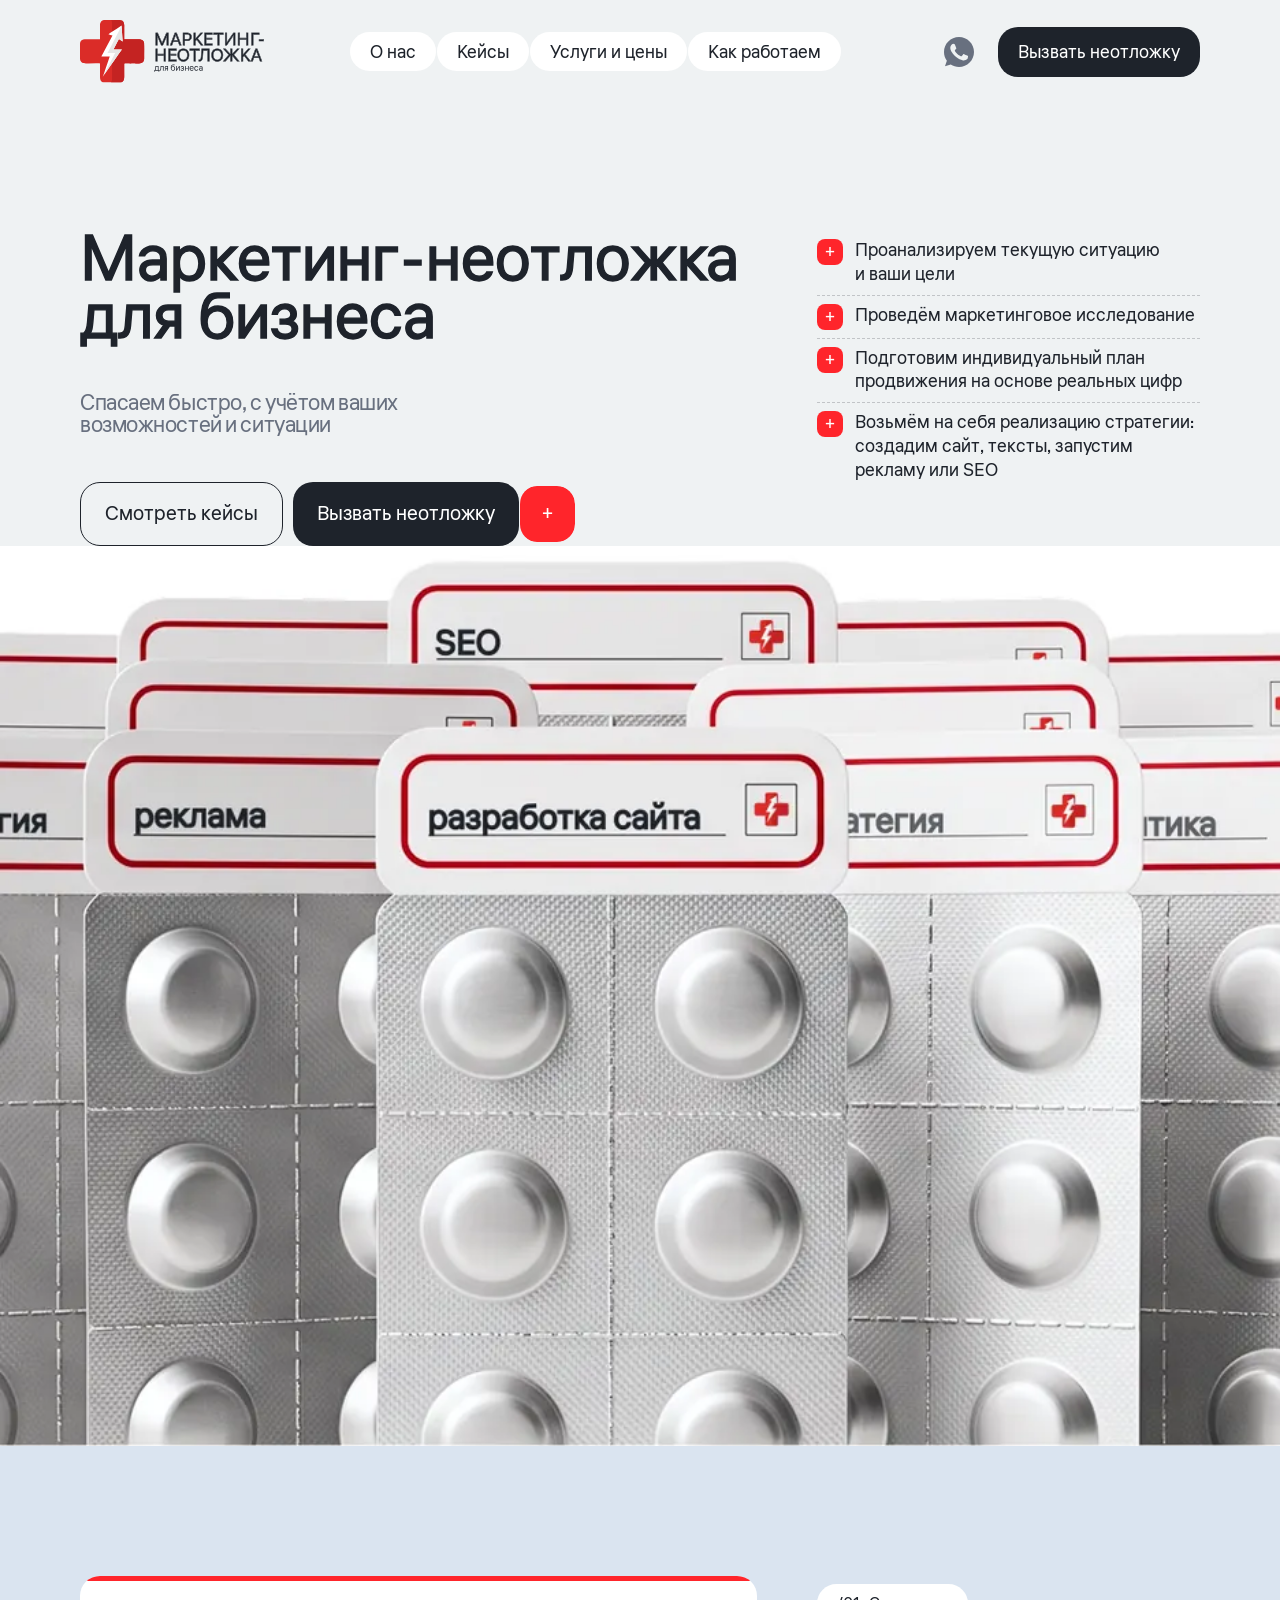
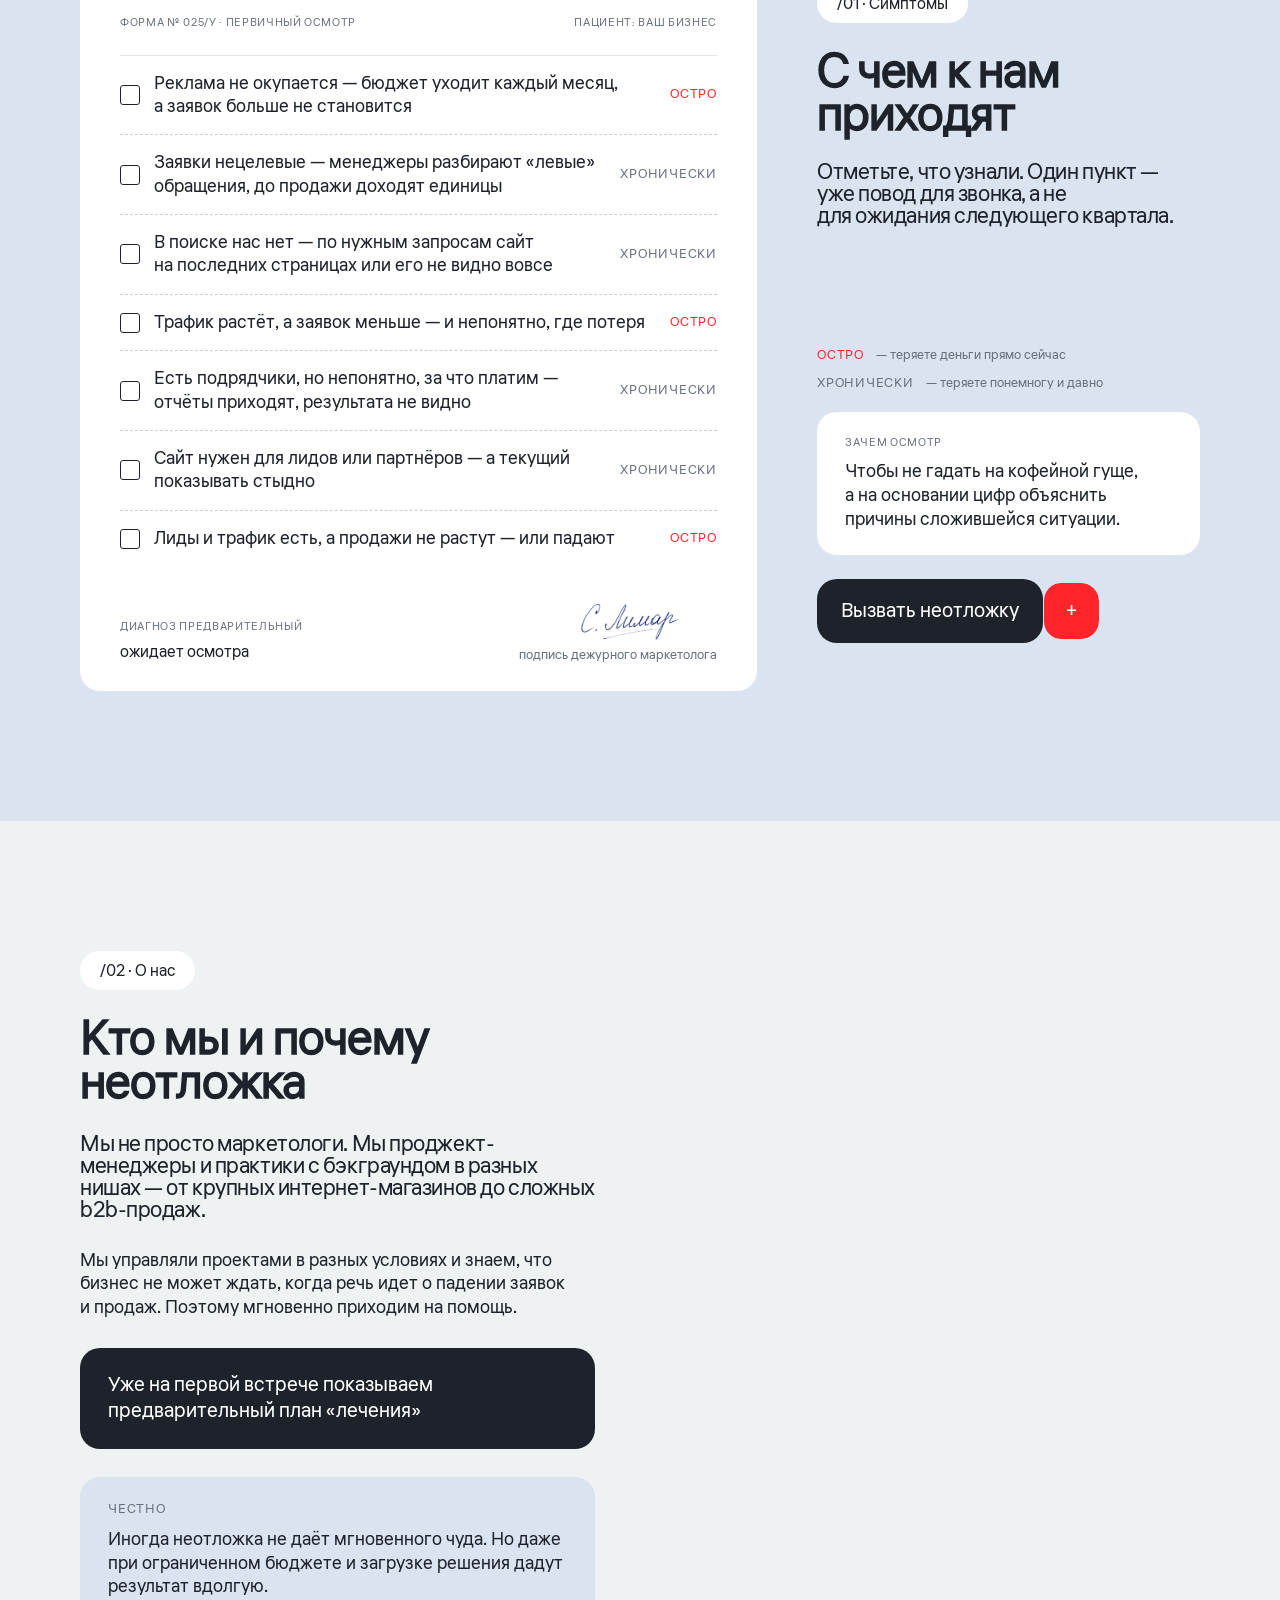
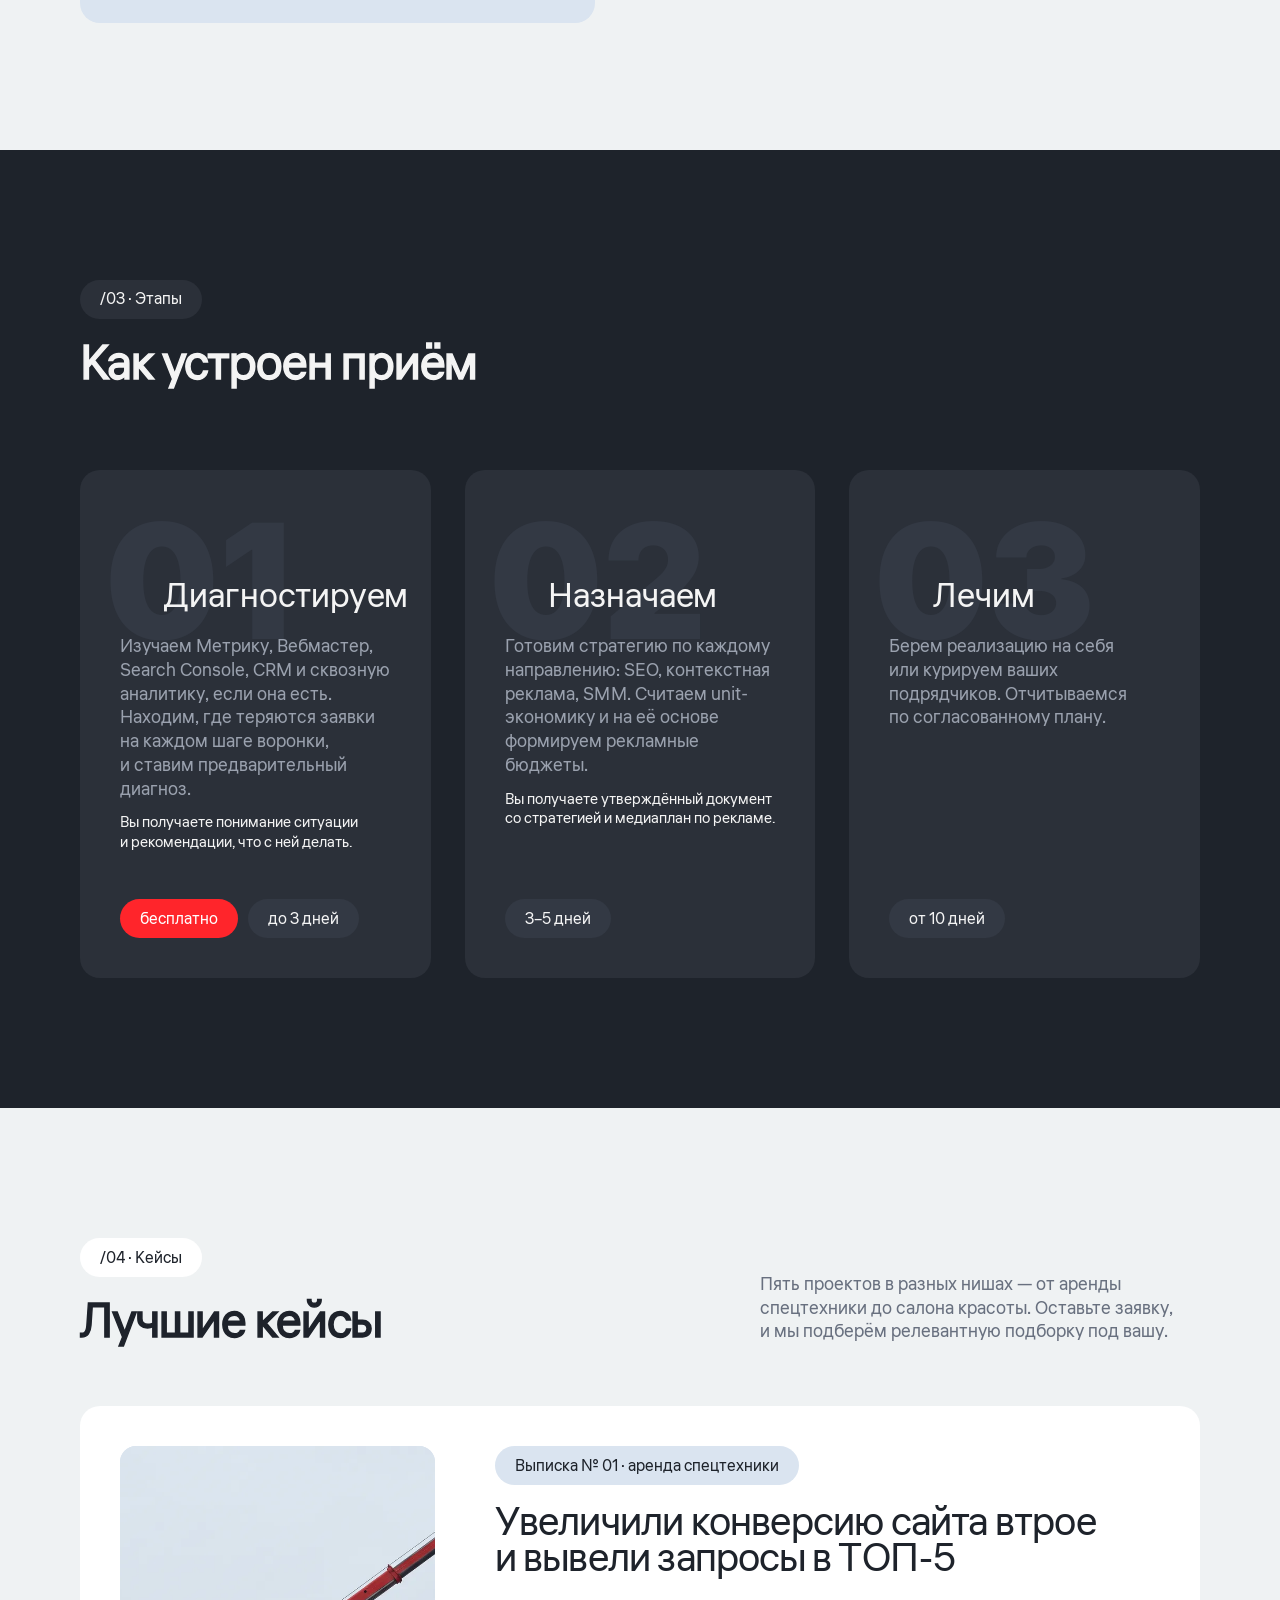
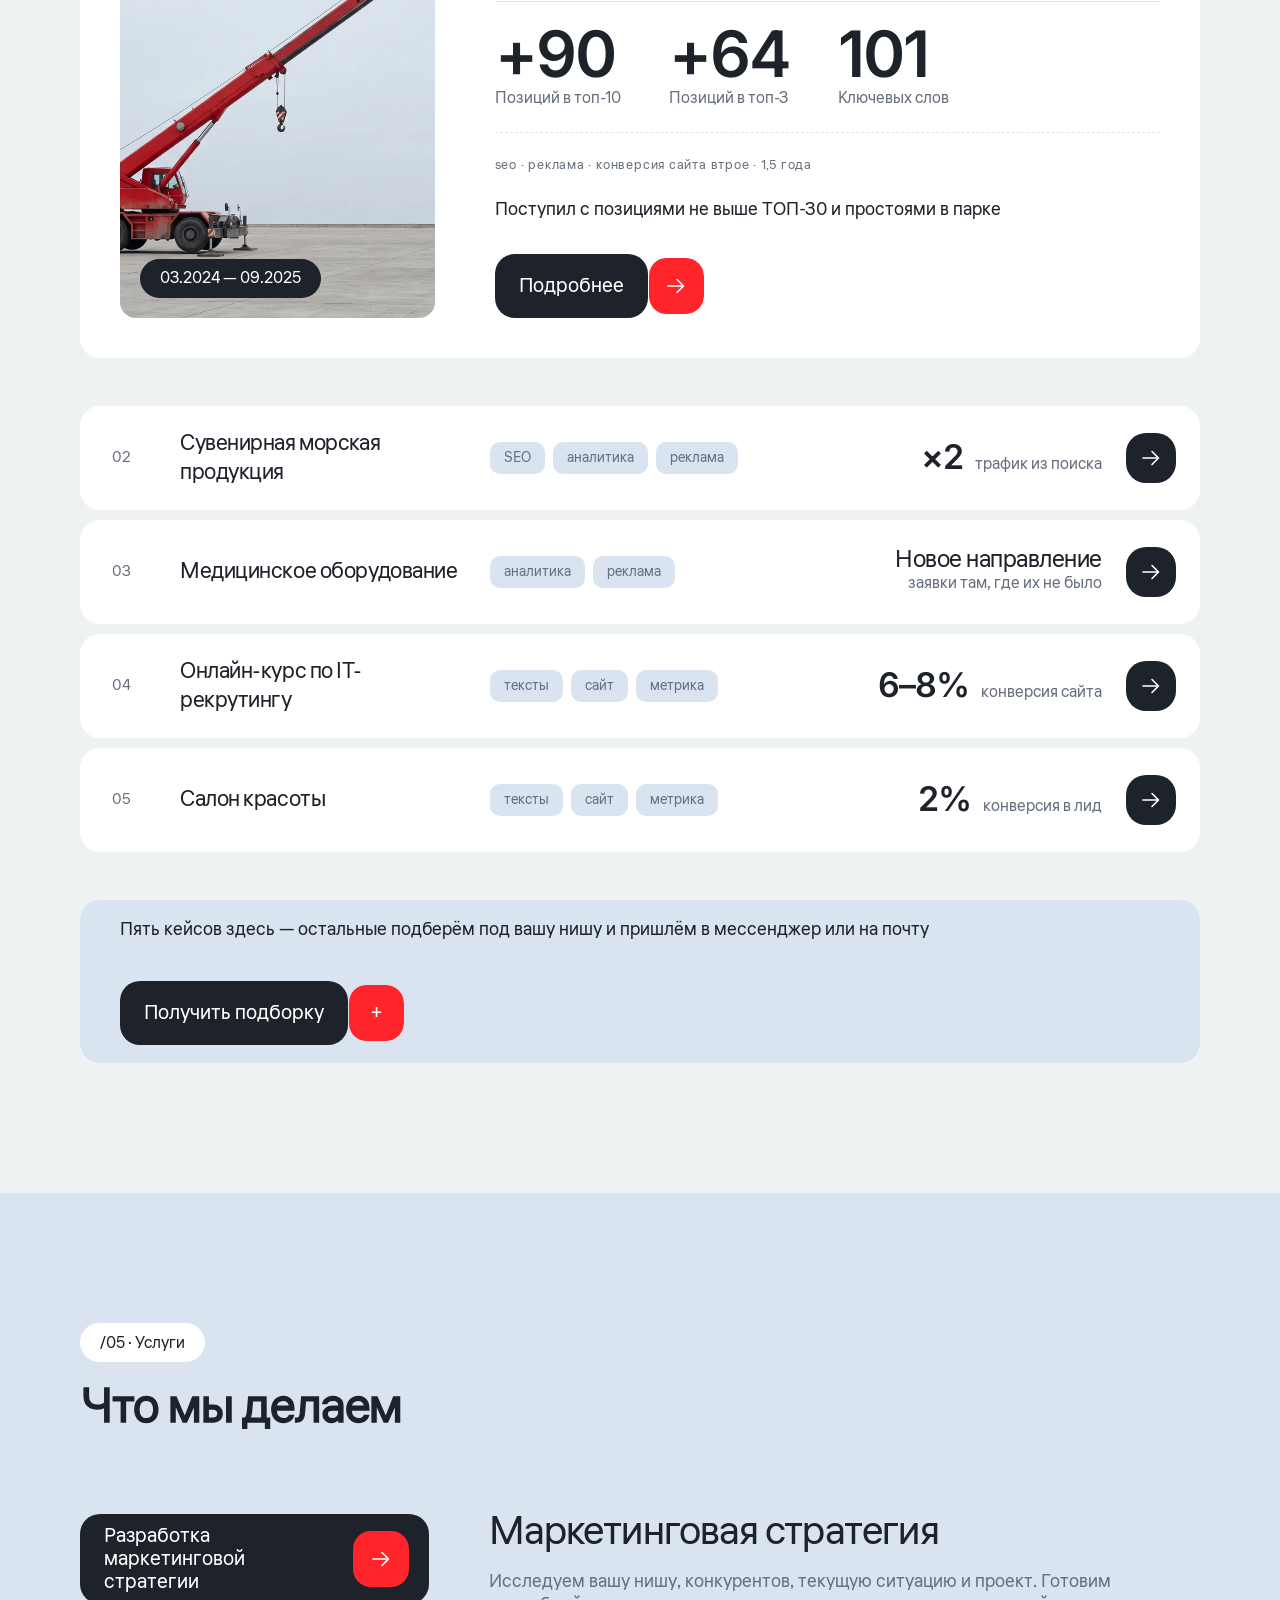
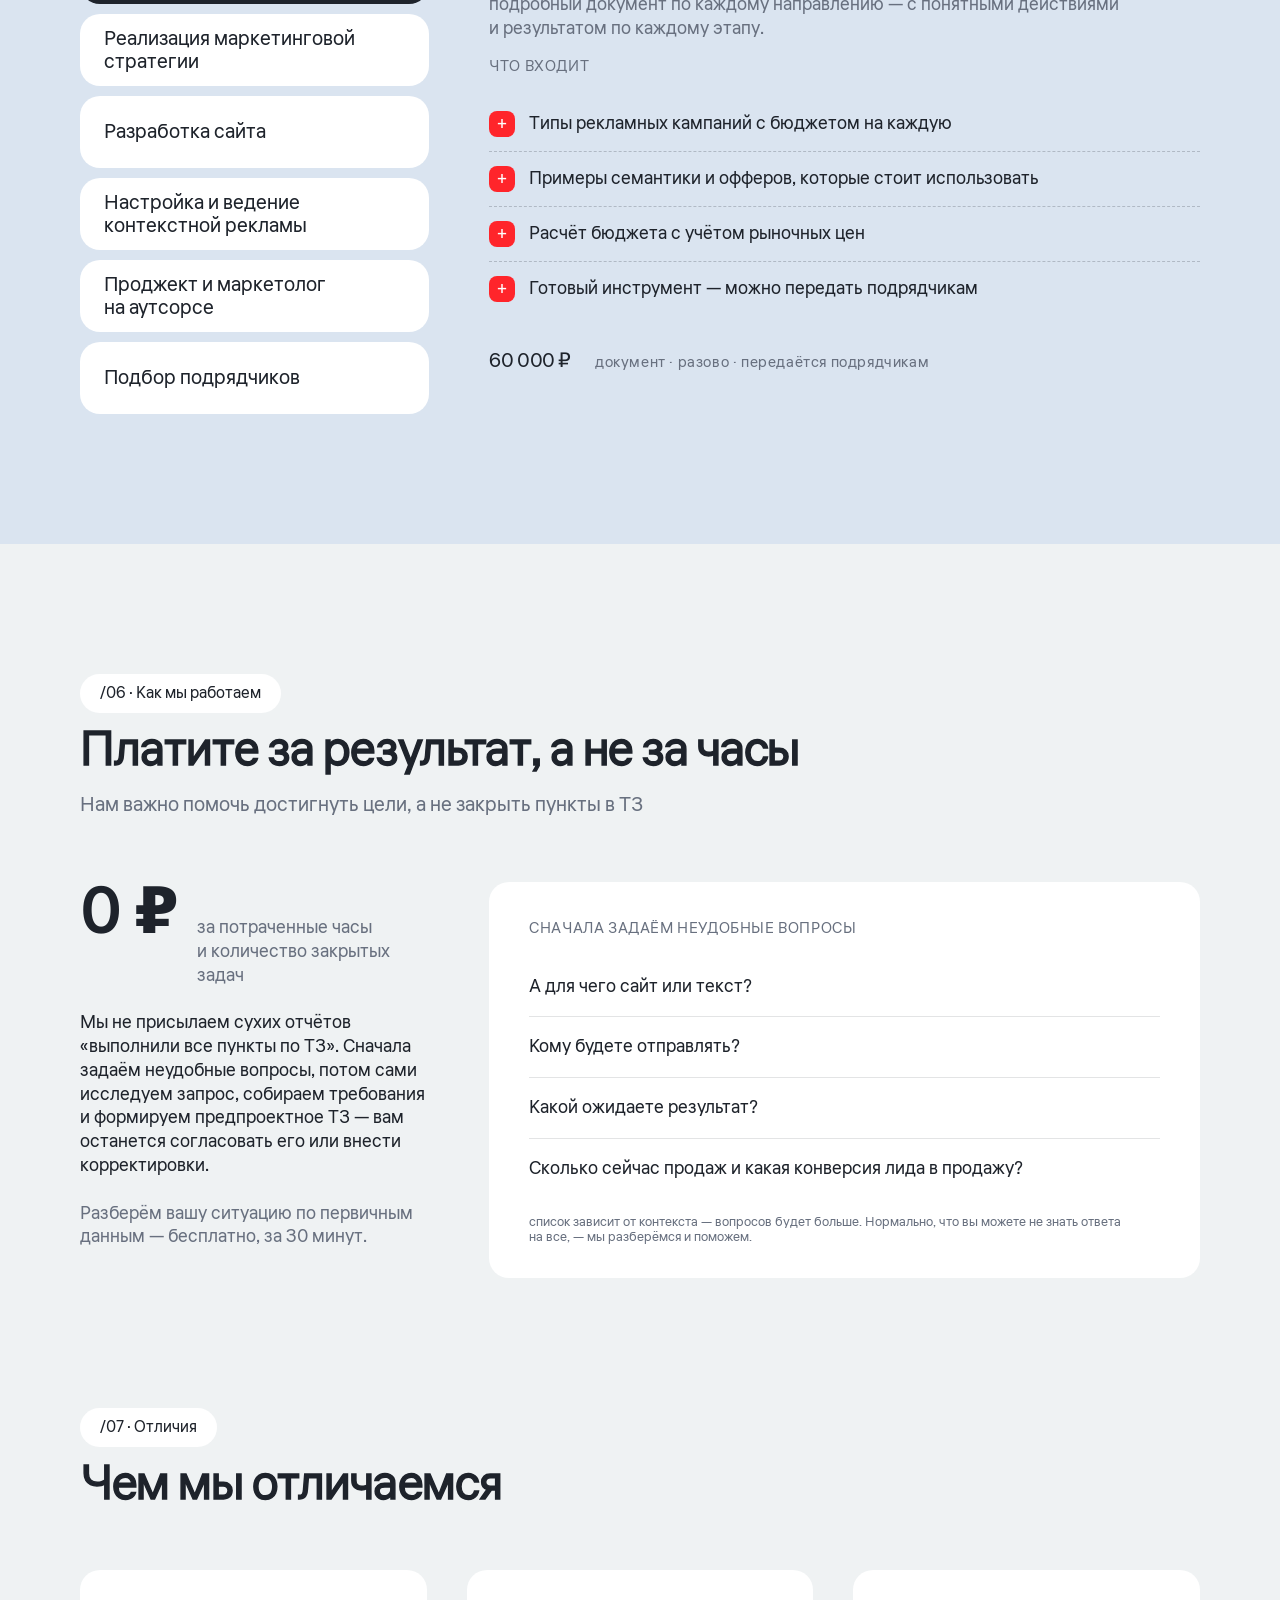
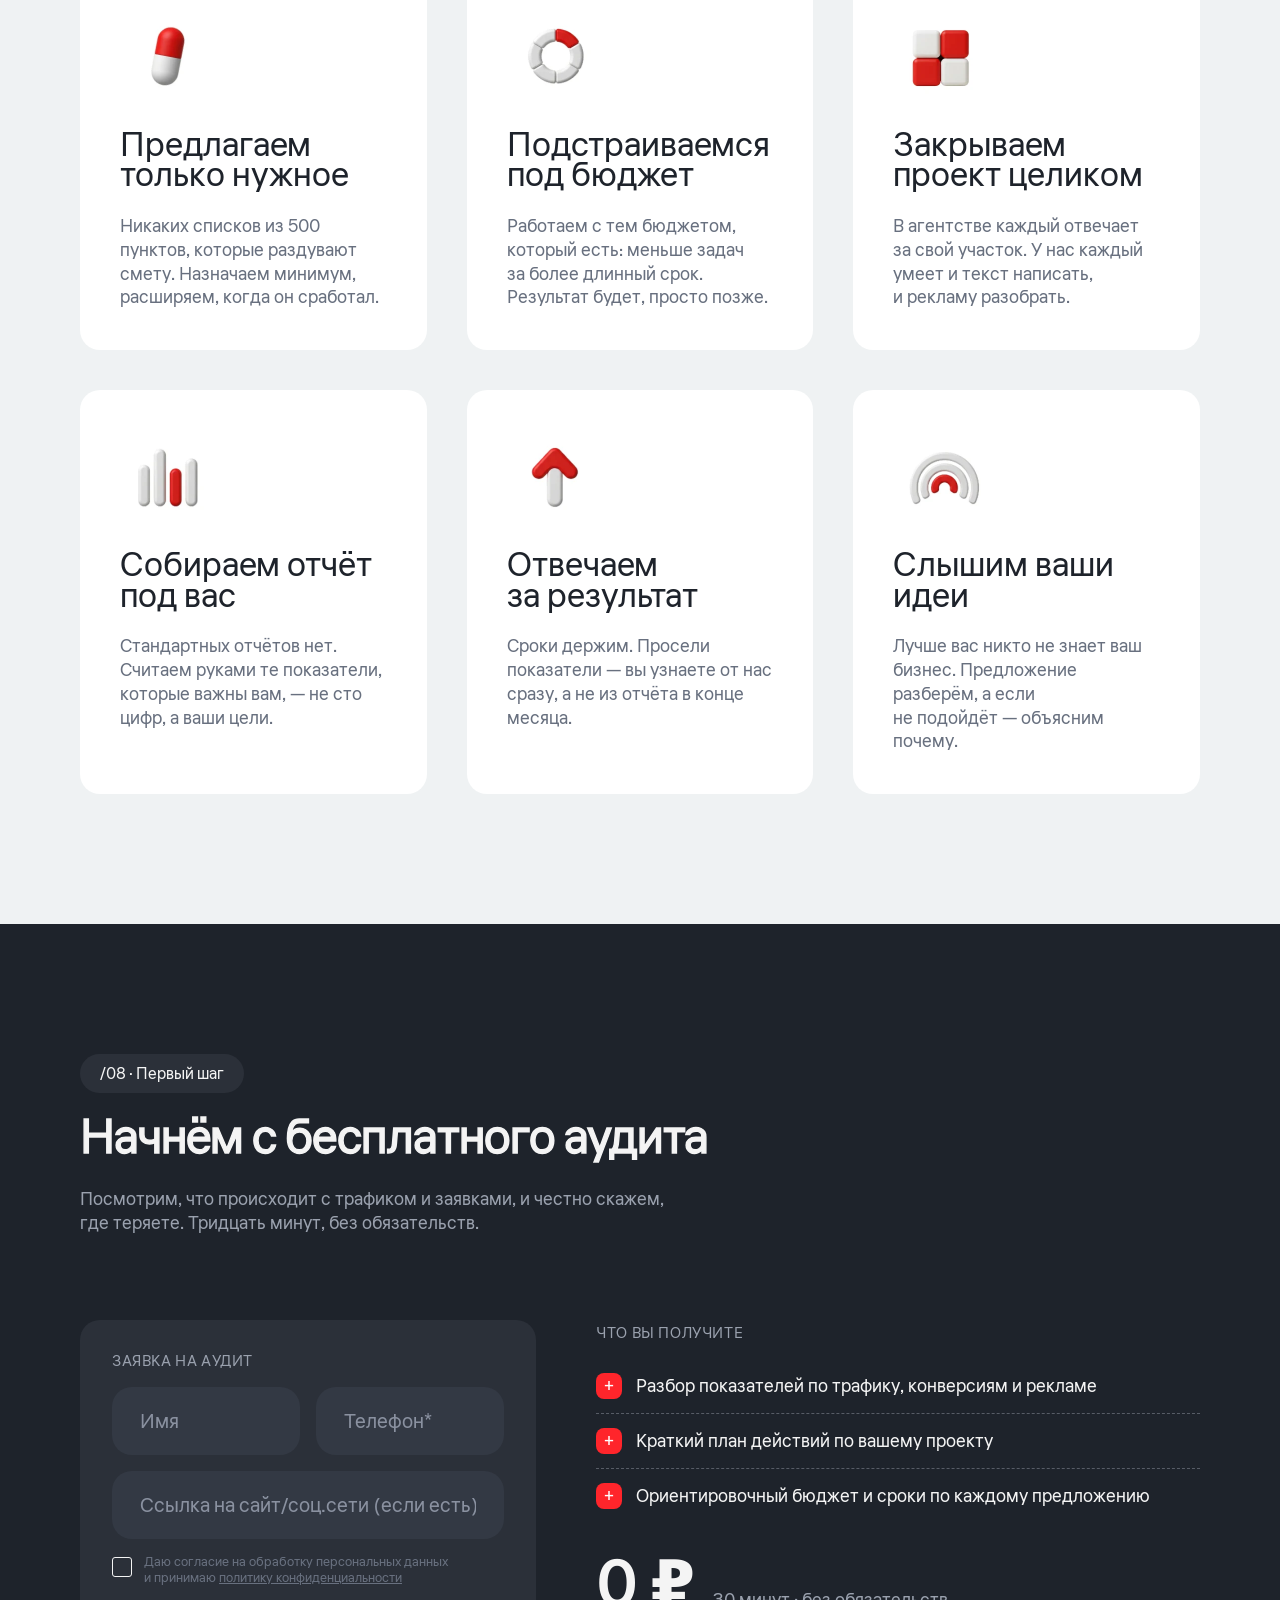
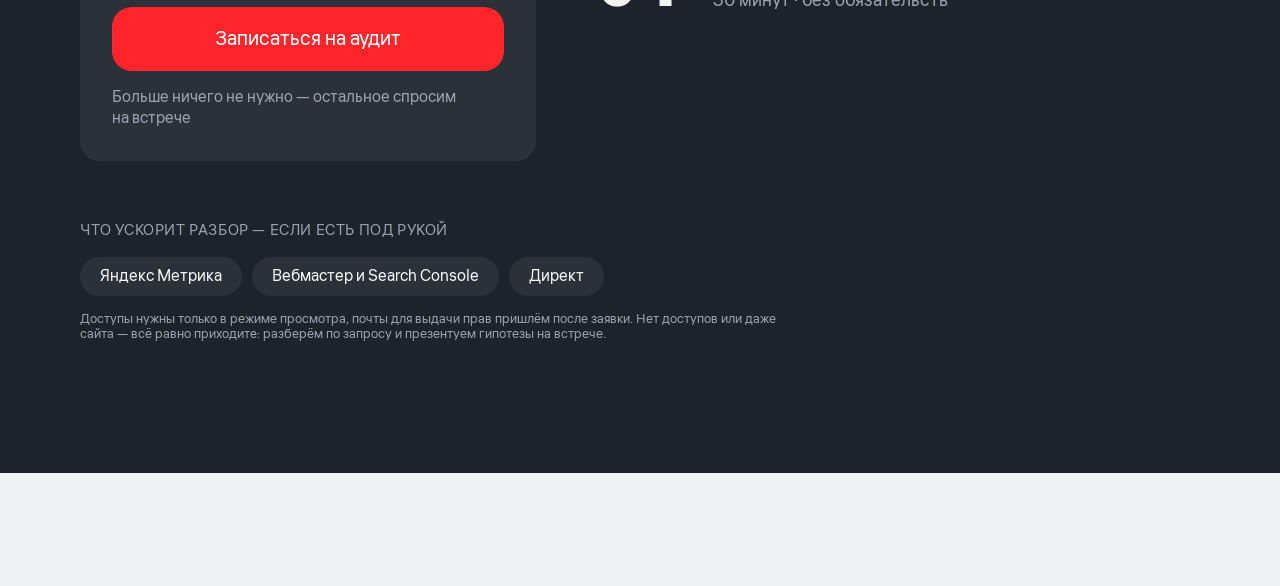
==== commit 846cf0dc: "Новая картинка превью от дизайнера 1800×945, пропорция 1.905 — то, что ждёт Open Graph. Файл переиме" ====
--- a/index.html
+++ b/index.html
@@ -15,13 +15,13 @@
 <meta name="theme-color" content="#EFF2F3">
 <meta property="og:site_name" content="Маркетинг-неотложка">
 <meta property="og:locale" content="ru_RU">
-<meta property="og:image" content="https://marketing-neotlozhka.ru/img/og-image-2x.jpg">
-<meta property="og:image:width" content="2400">
-<meta property="og:image:height" content="1260">
+<meta property="og:image" content="https://marketing-neotlozhka.ru/img/og-image-3.jpg">
+<meta property="og:image:width" content="1800">
+<meta property="og:image:height" content="945">
 <meta name="twitter:card" content="summary_large_image">
 <meta name="twitter:title" content="Маркетинг-неотложка для бизнеса">
 <meta name="twitter:description" content="Спасаем быстро, с учётом ваших возможностей и ситуации. Бесплатный аудит за 30 минут.">
-<meta name="twitter:image" content="https://marketing-neotlozhka.ru/img/og-image-2x.jpg">
+<meta name="twitter:image" content="https://marketing-neotlozhka.ru/img/og-image-3.jpg">
 <link rel="preload" as="font" type="font/woff2" href="fonts/liter-400-cyrillic.woff2" crossorigin>
 <link rel="stylesheet" href="fonts.css">
 <link rel="preload" as="image" href="img/hero-blisters.webp" type="image/webp" media="(min-width:768px)" fetchpriority="high">
--- a/styles.css
+++ b/styles.css
@@ -151,7 +151,9 @@
   border-top-right-radius:0;border-bottom-right-radius:0;
 }
 .call:hover .call__sign{
-  height:64px;background-clip:border-box;
+  /* Не 64 жёстко: в подвале и в меню кнопка 56, и плашка вылезала за неё.
+     stretch растягивает плашку ровно по высоте своей кнопки. */
+  align-self:stretch;height:auto;background-clip:border-box;
   border-top-left-radius:0;border-bottom-left-radius:0;
   border-top-right-radius:var(--r-20);border-bottom-right-radius:var(--r-20);
 }
@@ -730,6 +732,17 @@
 }
 
 /* планшет */
+
+/* Аккордеон услуг на планшете и телефоне раскрывается плавно.
+   display:none анимировать нельзя, поэтому панель всегда в потоке,
+   а меняется её предельная высота. 1200 — с запасом под самую длинную. */
+@media (max-width:1023px){
+  .panel{display:flex;flex-direction:column;align-items:flex-start;gap:16px;
+    max-height:0;overflow:hidden;
+    transition:max-height .32s ease,padding .32s ease,margin .32s ease;}
+  .panel.is-active{max-height:1200px;}
+}
+
 @media (min-width:768px) and (max-width:1023px){
   :root{--gutter:32px;--section-y:96px;}
   .wrap{max-width:704px;}
@@ -792,7 +805,7 @@
   .tab{position:relative;padding-right:72px;}
   .tab:not(.is-active)::after{content:"+";position:absolute;right:16px;top:50%;
     transform:translateY(-50%);width:38px;height:38px;border-radius:var(--r-13);
-    background:var(--accent);color:var(--white);font-size:20px;line-height:38px;
+    background:var(--ink);color:var(--white);font-size:20px;line-height:38px;
     text-align:center;}
   .uslugi__tabs{gap:12px;}
   .tab.is-active{padding-right:16px;height:auto;}
@@ -830,6 +843,13 @@
 
 /* мобильная: собственная шкала DS/Моб */
 @media (max-width:767px){
+  /* Текст в кнопках по центру: у широкого варианта стоял space-between,
+     и надпись прижималась к левому краю. */
+  .call .call__main{justify-content:center;}
+  /* Маркеры приведены к размеру плюса у закрытой услуги: на одном экране
+     было три разных красных плюса — 26, 38 и 56. 56 это плашка кнопки,
+     её не трогаем, а два маркера теперь одного размера. */
+  .marker{width:38px;height:38px;border-radius:var(--r-13);font-size:20px;}
   /* Страницу сайта на телефоне увеличивать бессмысленно: это полотно
      в несколько тысяч пикселей, читать его всё равно нельзя */
   .shot__img[data-site-shot]{cursor:default;pointer-events:none;}
@@ -965,7 +985,7 @@
   .tab{position:relative;padding-right:72px;}
   .tab:not(.is-active)::after{content:"+";position:absolute;right:16px;top:50%;
     transform:translateY(-50%);width:38px;height:38px;border-radius:var(--r-13);
-    background:var(--accent);color:var(--white);font-size:20px;line-height:38px;
+    background:var(--ink);color:var(--white);font-size:20px;line-height:38px;
     text-align:center;}
   .uslugi__tabs{gap:12px;}
   .tab.is-active{padding-right:16px;}
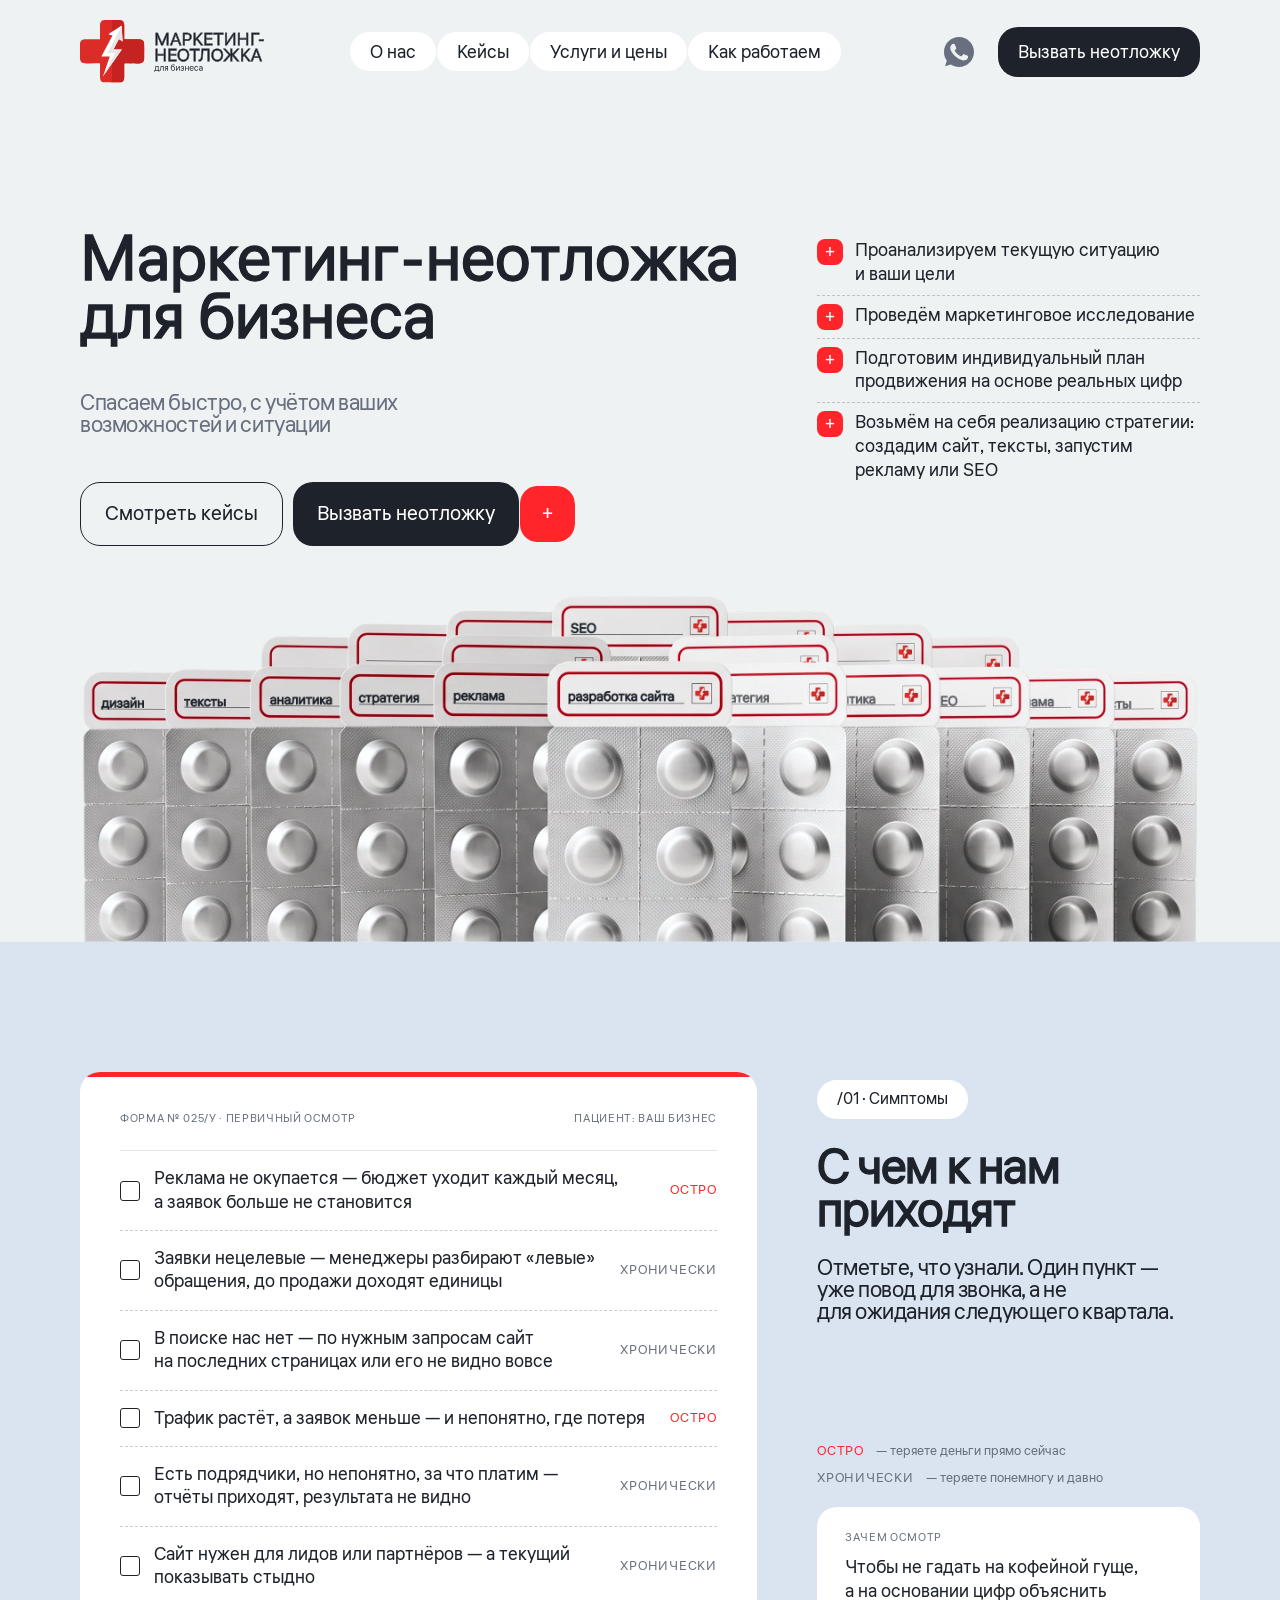
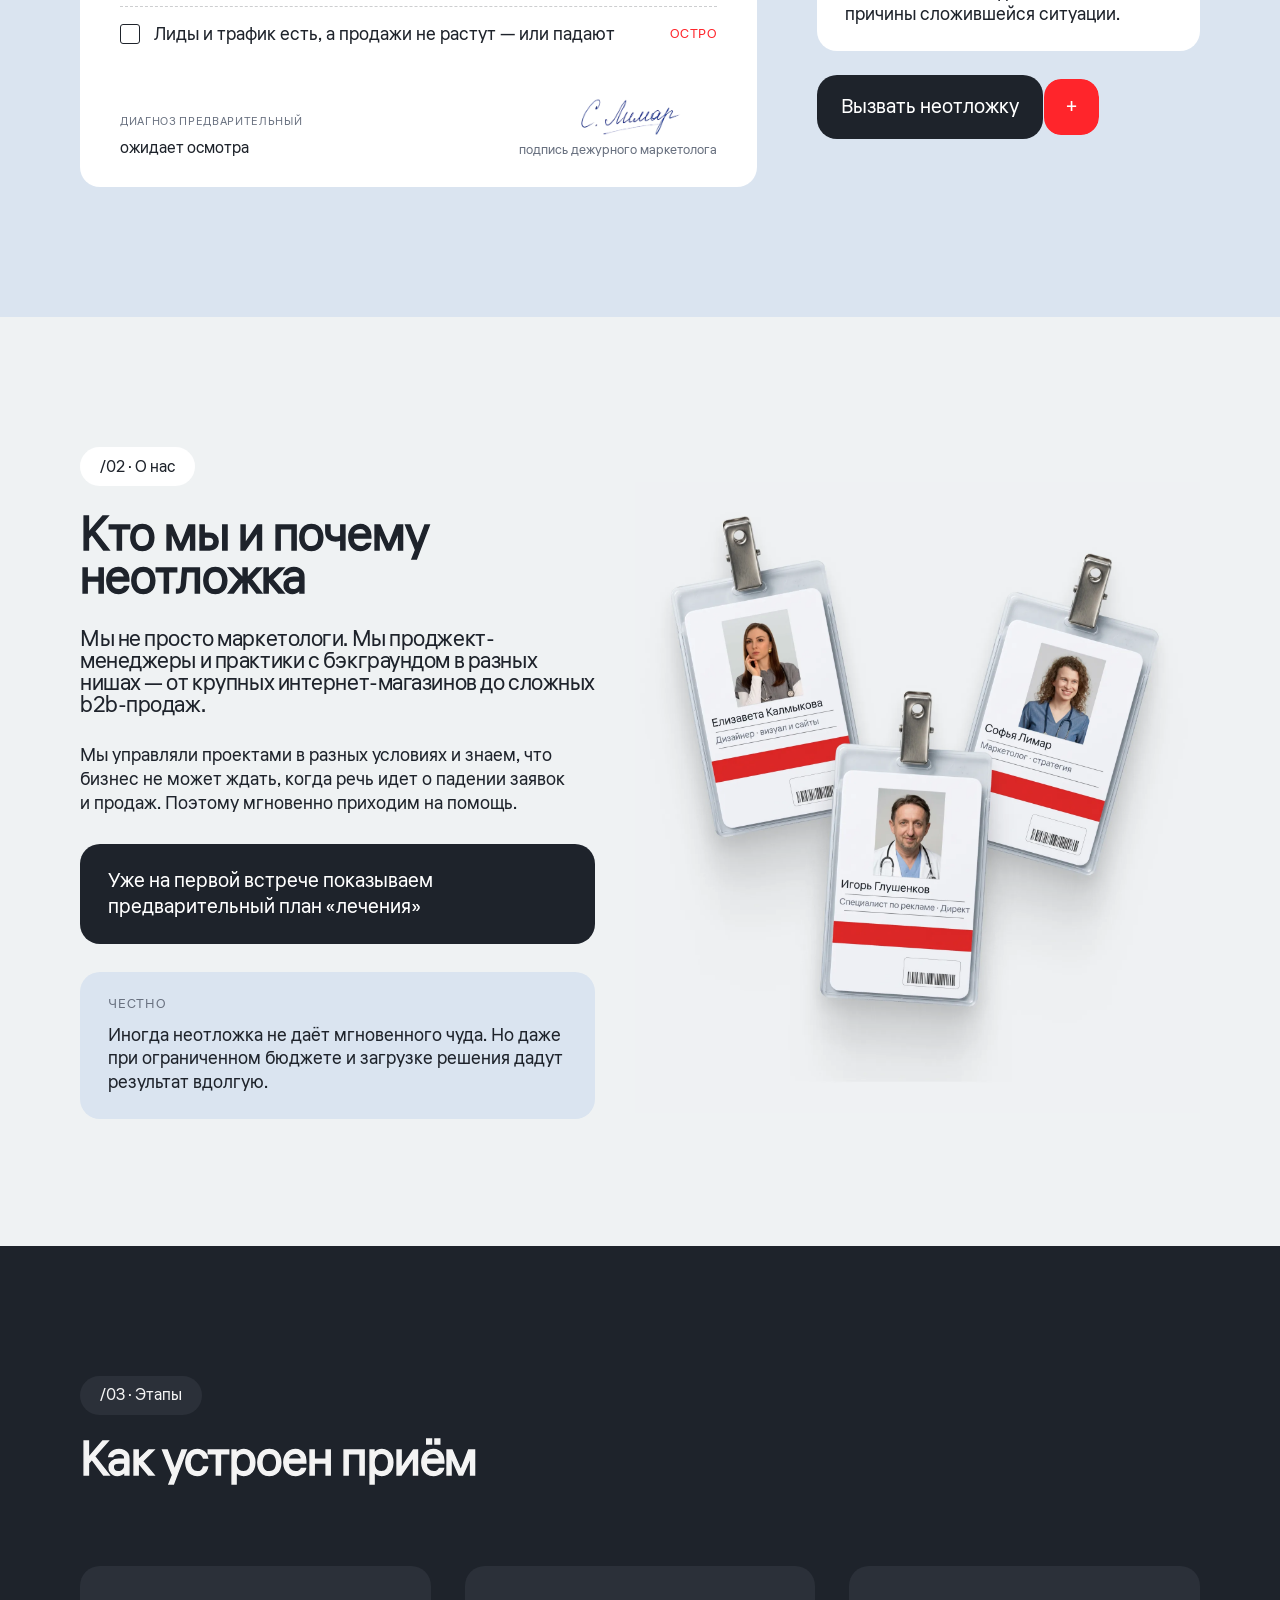
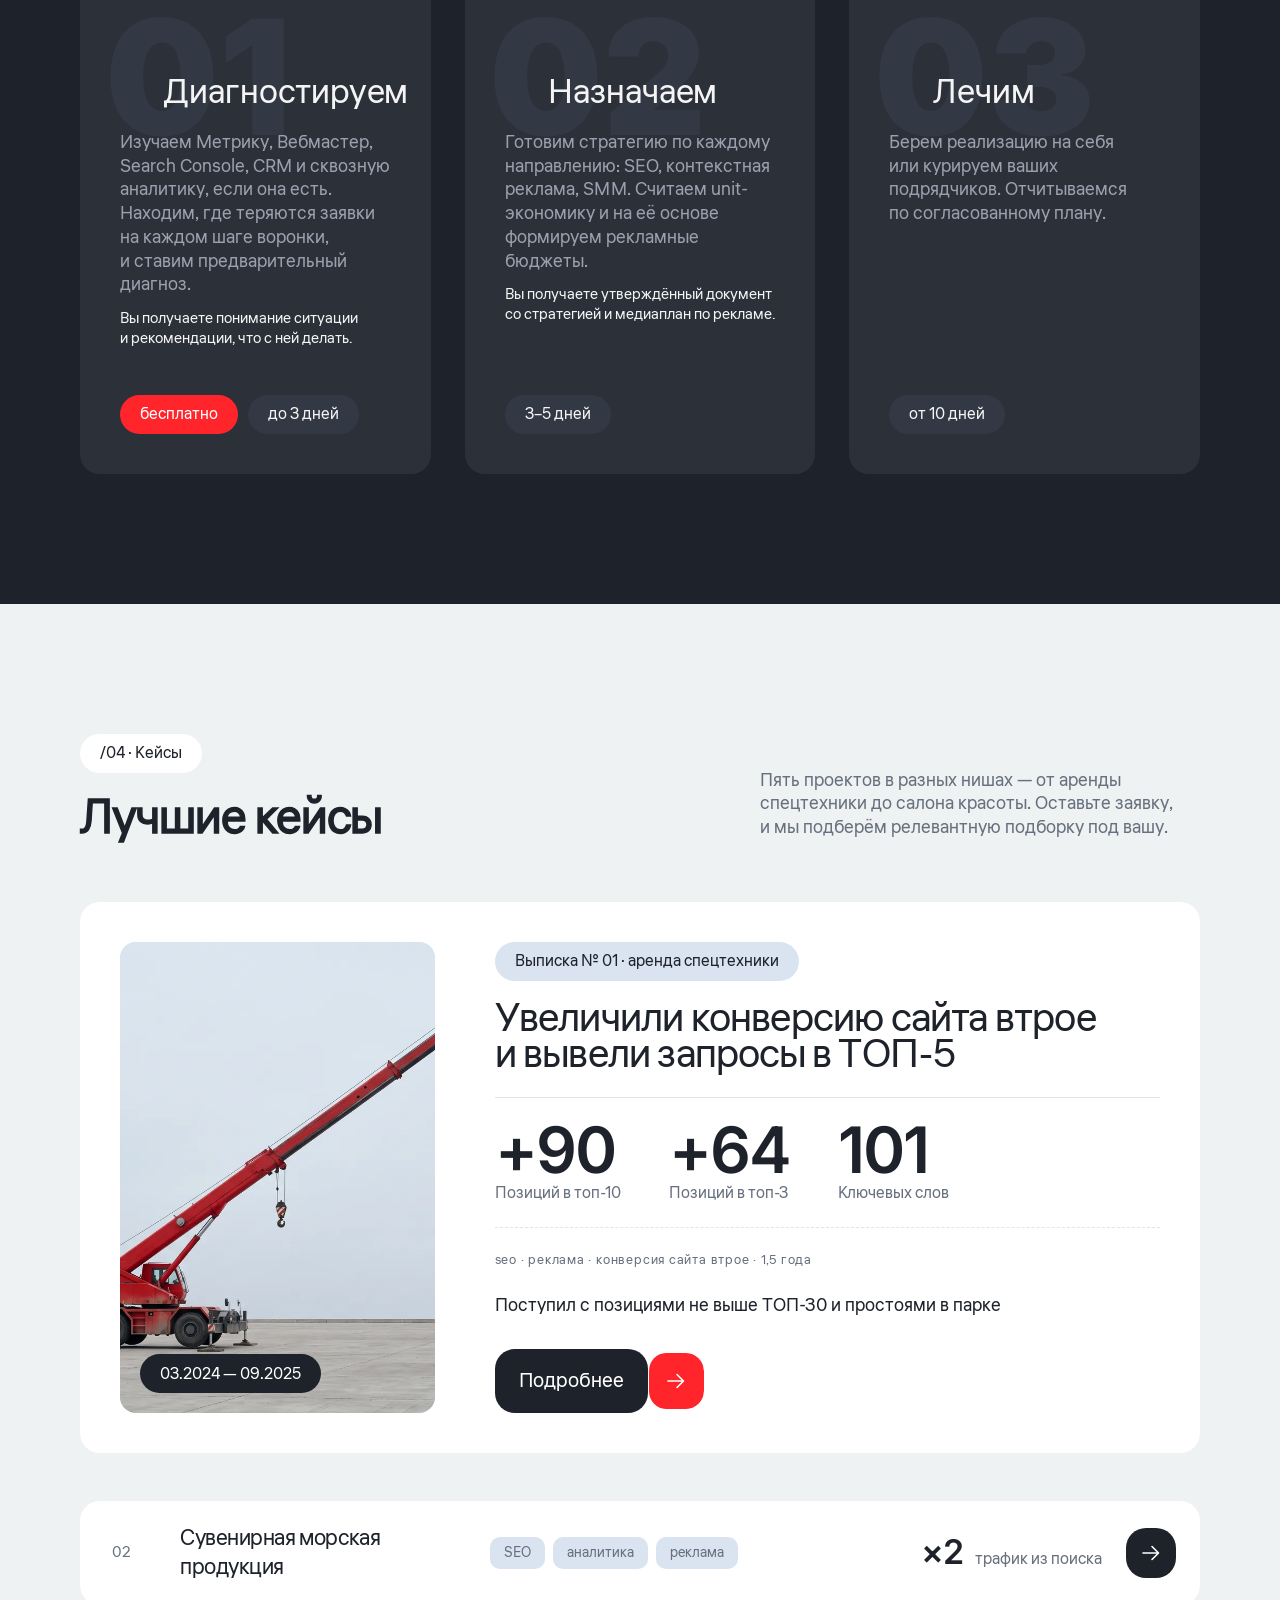
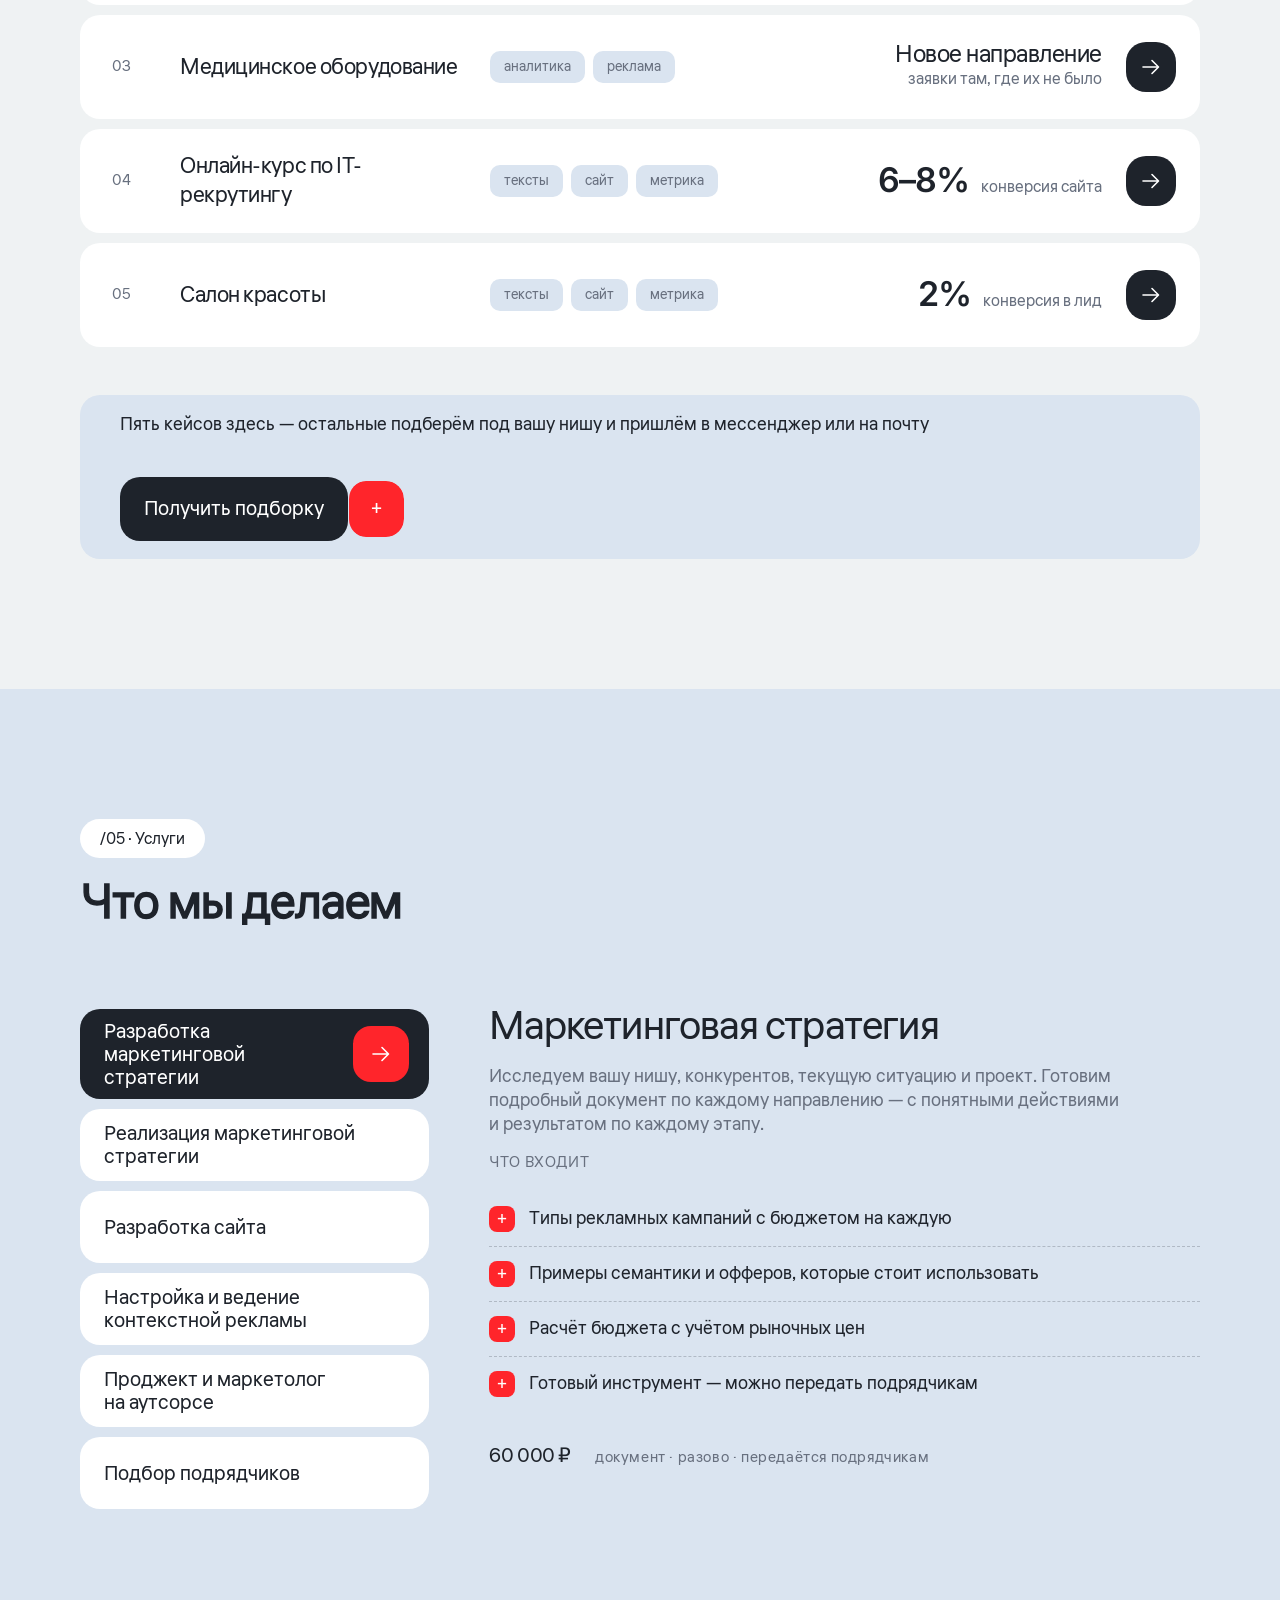
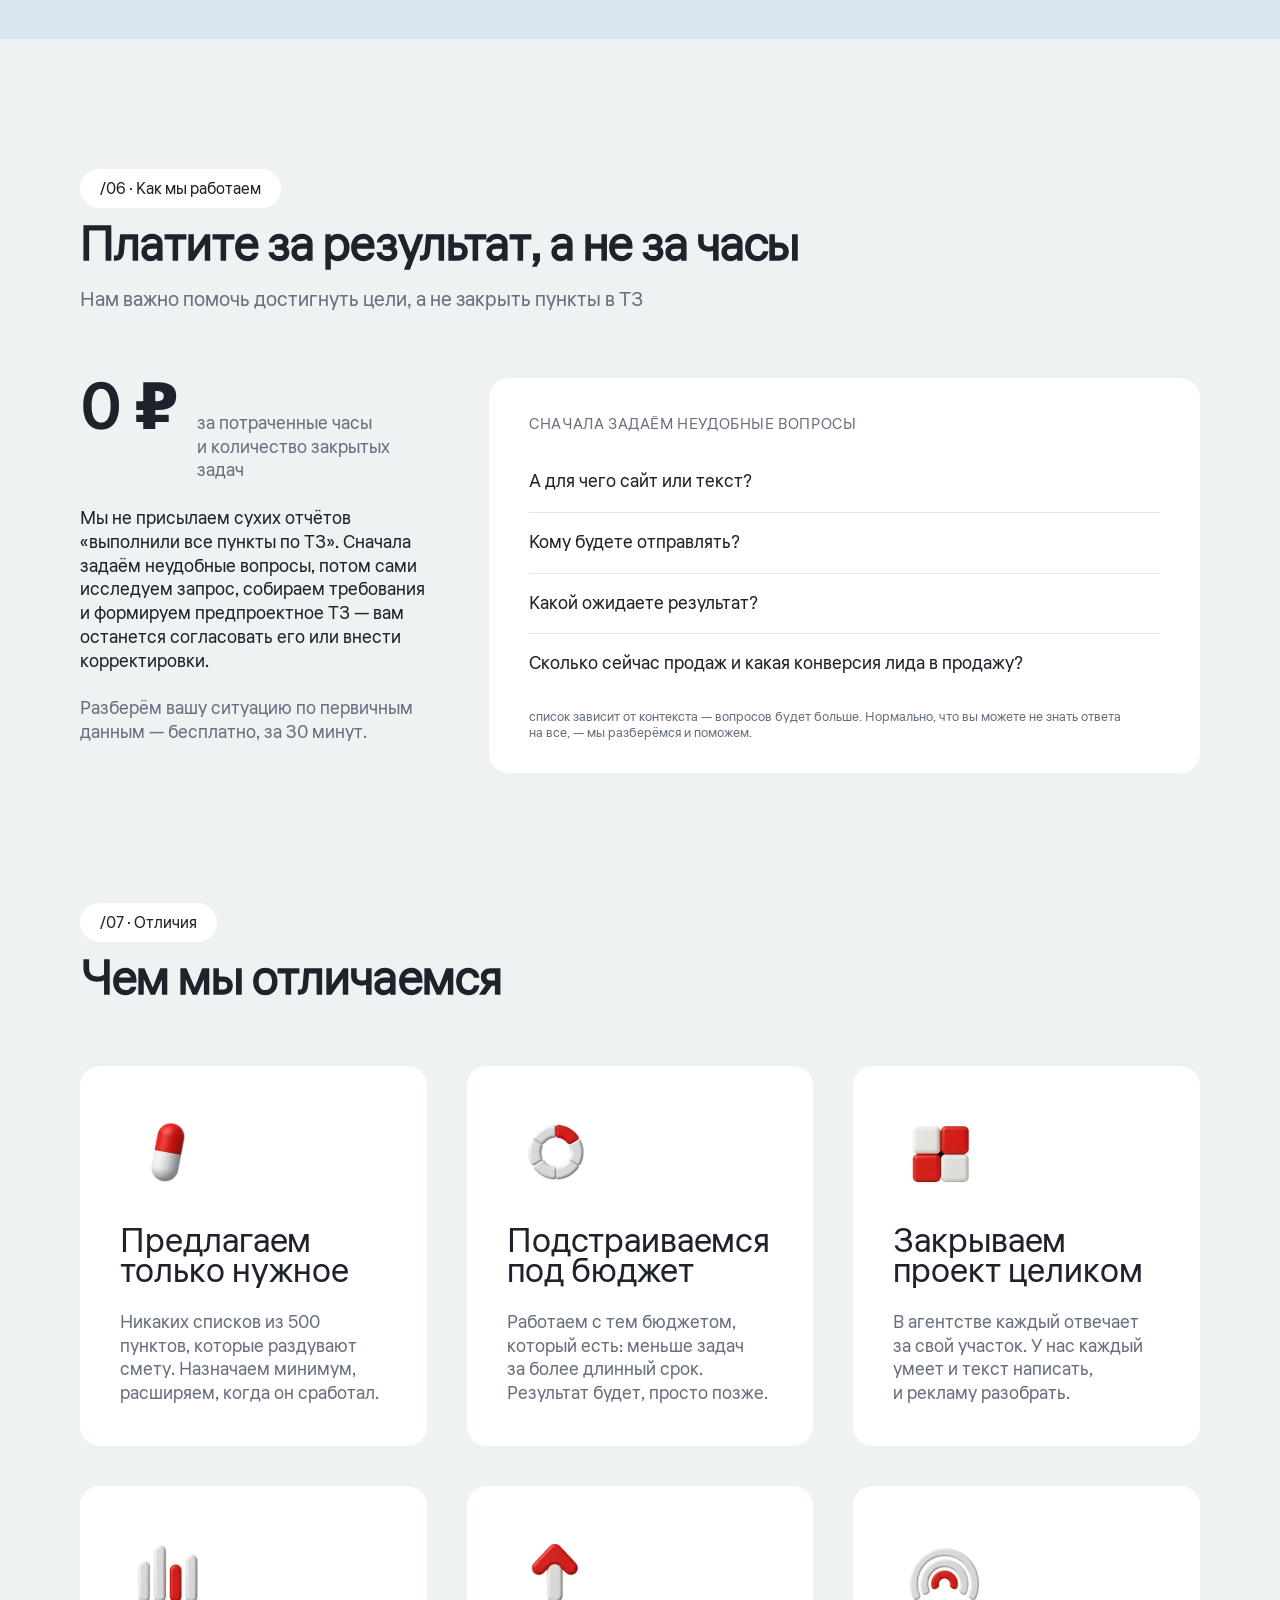
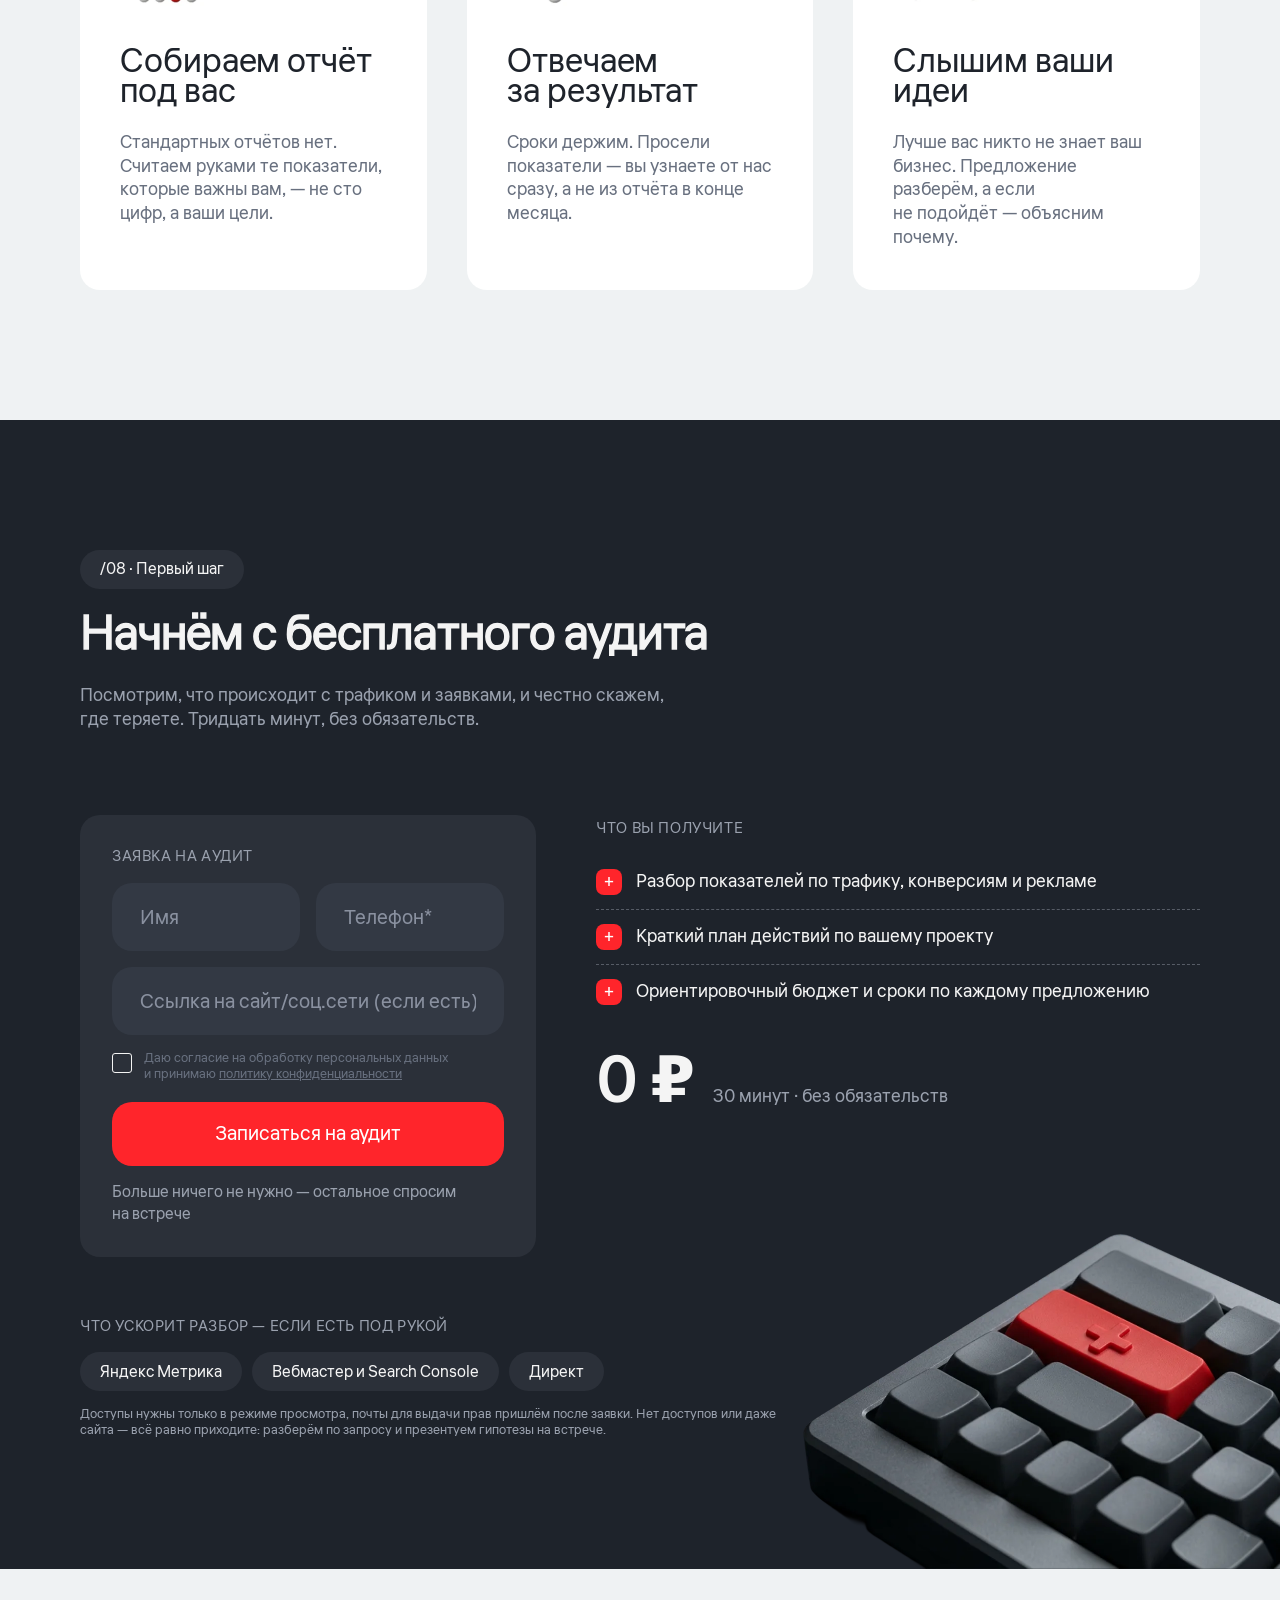
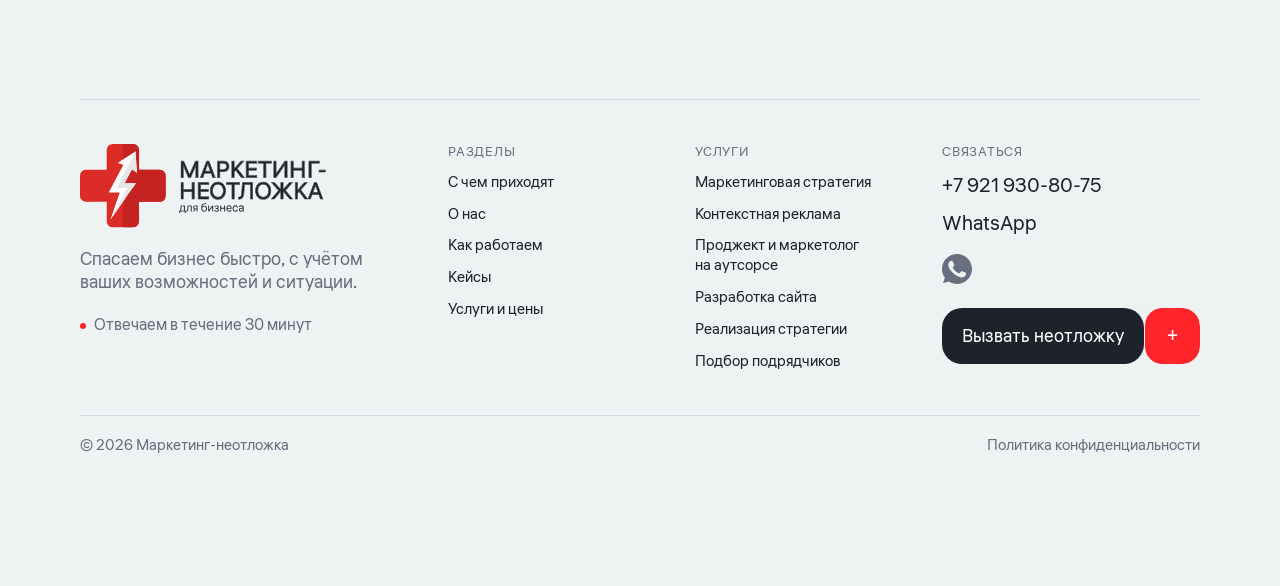
==== commit f7c90815: "Адреса без .html, SEO и размеры картинок Политика переехала в papку: адрес стал /privacy/ вместо /pr" ====
--- a/index.html
+++ b/index.html
@@ -27,13 +27,32 @@
 <link rel="preload" as="image" href="img/hero-blisters.webp" type="image/webp" media="(min-width:768px)" fetchpriority="high">
 <link rel="preload" as="image" href="img/hero-mob.webp" type="image/webp" media="(max-width:767px)" fetchpriority="high">
 <link rel="stylesheet" href="styles.css?v=3">
+<script type="application/ld+json">
+{
+  "@context": "https://schema.org",
+  "@type": "Organization",
+  "name": "Маркетинг-неотложка",
+  "description": "Маркетинговое агентство: аудит, стратегия, реклама, SEO, сайты.",
+  "url": "https://marketing-neotlozhka.ru/",
+  "logo": "https://marketing-neotlozhka.ru/img/logo-full.svg",
+  "image": "https://marketing-neotlozhka.ru/img/og-image-3.jpg",
+  "telephone": "+7-921-930-80-75",
+  "contactPoint": {
+    "@type": "ContactPoint",
+    "telephone": "+7-921-930-80-75",
+    "contactType": "sales",
+    "areaServed": "RU",
+    "availableLanguage": "Russian"
+  }
+}
+</script>
 </head>
 <body>
 
 <!-- ШАПКА -->
 <header class="header">
   <div class="wrap header__inner">
-    <a class="logo" href="#top"><img src="img/logo-full.svg" alt="Маркетинг-неотложка для бизнеса"></a>
+    <a class="logo" href="#top"><img src="img/logo-full.svg" width="191" height="63" alt="Маркетинг-неотложка для бизнеса"></a>
 
     <nav class="header__nav">
       <a class="pill pill--white" href="#o-nas">О нас</a>
@@ -46,7 +65,7 @@
       <span class="socials">
         <!-- MAX: ссылки пока нет. Telegram нужен @-адрес, MAX — ссылка на профиль из приложения (max.ru/u/...). -->
         <!-- Telegram: ссылки пока нет. Telegram нужен @-адрес, MAX — ссылка на профиль из приложения (max.ru/u/...). -->
-        <a href="https://wa.me/79219308075" target="_blank" rel="noopener" aria-label="WhatsApp"><img src="img/social-wa.svg" alt=""></a>
+        <a href="https://wa.me/79219308075" target="_blank" rel="noopener" aria-label="WhatsApp"><img src="img/social-wa.svg" width="30" height="30" alt=""></a>
       </span>
       <button class="btn btn--dark btn--sm" data-modal-open="audit">Вызвать неотложку</button>
       <button class="burger" aria-label="Меню" data-menu-open><span></span><span></span></button>
@@ -222,7 +241,7 @@
 
     <article class="case-main" data-modal-open="case-01" role="button" tabindex="0" aria-label="Открыть разбор кейса: аренда спецтехники">
       <div class="case-main__photo">
-        <img src="img/case01-park.webp" alt="Парк спецтехники клиента: автокран на площадке" loading="lazy">
+        <img src="img/case01-park.webp" width="1200" height="896" alt="Парк спецтехники клиента: автокран на площадке" loading="lazy">
         <span class="pill pill--dark case-main__date">03.2024 — 09.2025</span>
       </div>
       <div class="case-main__body">
@@ -238,7 +257,7 @@
         <span class="caps caps--14 muted">seo · реклама · конверсия сайта втрое · 1,5 года</span>
         <p class="base">Поступил с позициями не выше ТОП-30 и простоями в парке</p>
         <span class="call call--arrow">
-          <span class="call__main">Подробнее</span><span class="call__sign"><img src="img/arrow.svg" alt=""></span>
+          <span class="call__main">Подробнее</span><span class="call__sign"><img src="img/arrow.svg" width="18" height="16" alt=""></span>
         </span>
       </div>
     </article>
@@ -249,28 +268,28 @@
         <span class="case-row__title">Сувенирная морская продукция</span>
         <span class="case-row__tags"><i class="tag">SEO</i><i class="tag">аналитика</i><i class="tag">реклама</i></span>
         <span class="case-row__res"><b>×2</b><em>трафик из поиска</em></span>
-        <span class="arrowbtn"><img src="img/arrow.svg" alt=""></span>
+        <span class="arrowbtn"><img src="img/arrow.svg" width="18" height="16" alt=""></span>
       </li>
       <li class="case-row" data-modal-open="case-03" role="button" tabindex="0">
         <span class="case-row__num caption muted">03</span>
         <span class="case-row__title">Медицинское оборудование</span>
         <span class="case-row__tags"><i class="tag">аналитика</i><i class="tag">реклама</i></span>
         <span class="case-row__res case-row__res--text"><b class="is-text">Новое направление</b><em>заявки там, где их не было</em></span>
-        <span class="arrowbtn"><img src="img/arrow.svg" alt=""></span>
+        <span class="arrowbtn"><img src="img/arrow.svg" width="18" height="16" alt=""></span>
       </li>
       <li class="case-row" data-modal-open="case-04" role="button" tabindex="0">
         <span class="case-row__num caption muted">04</span>
         <span class="case-row__title">Онлайн-курс по IT-рекрутингу</span>
         <span class="case-row__tags"><i class="tag">тексты</i><i class="tag">сайт</i><i class="tag">метрика</i></span>
         <span class="case-row__res"><b>6–8%</b><em>конверсия сайта</em></span>
-        <span class="arrowbtn"><img src="img/arrow.svg" alt=""></span>
+        <span class="arrowbtn"><img src="img/arrow.svg" width="18" height="16" alt=""></span>
       </li>
       <li class="case-row" data-modal-open="case-05" role="button" tabindex="0">
         <span class="case-row__num caption muted">05</span>
         <span class="case-row__title">Салон красоты</span>
         <span class="case-row__tags"><i class="tag">тексты</i><i class="tag">сайт</i><i class="tag">метрика</i></span>
         <span class="case-row__res"><b>2%</b><em>конверсия в лид</em></span>
-        <span class="arrowbtn"><img src="img/arrow.svg" alt=""></span>
+        <span class="arrowbtn"><img src="img/arrow.svg" width="18" height="16" alt=""></span>
       </li>
     </ul>
 
@@ -293,12 +312,12 @@
 
     <div class="uslugi">
       <div class="uslugi__tabs" role="tablist">
-        <button class="tab is-active" role="tab" aria-selected="true" data-tab="u1"><span>Разработка маркетинговой стратегии</span><i class="tab__sign"><img src="img/arrow.svg" alt=""></i></button>
-        <button class="tab" role="tab" aria-selected="false" data-tab="u2"><span>Реализация маркетинговой стратегии</span><i class="tab__sign"><img src="img/arrow.svg" alt=""></i></button>
-        <button class="tab" role="tab" aria-selected="false" data-tab="u3"><span>Разработка сайта</span><i class="tab__sign"><img src="img/arrow.svg" alt=""></i></button>
-        <button class="tab" role="tab" aria-selected="false" data-tab="u4"><span>Настройка и ведение контекстной рекламы</span><i class="tab__sign"><img src="img/arrow.svg" alt=""></i></button>
-        <button class="tab" role="tab" aria-selected="false" data-tab="u5"><span>Проджект и маркетолог на аутсорсе</span><i class="tab__sign"><img src="img/arrow.svg" alt=""></i></button>
-        <button class="tab" role="tab" aria-selected="false" data-tab="u6"><span>Подбор подрядчиков</span><i class="tab__sign"><img src="img/arrow.svg" alt=""></i></button>
+        <button class="tab is-active" role="tab" aria-selected="true" data-tab="u1"><span>Разработка маркетинговой стратегии</span><i class="tab__sign"><img src="img/arrow.svg" width="18" height="16" alt=""></i></button>
+        <button class="tab" role="tab" aria-selected="false" data-tab="u2"><span>Реализация маркетинговой стратегии</span><i class="tab__sign"><img src="img/arrow.svg" width="18" height="16" alt=""></i></button>
+        <button class="tab" role="tab" aria-selected="false" data-tab="u3"><span>Разработка сайта</span><i class="tab__sign"><img src="img/arrow.svg" width="18" height="16" alt=""></i></button>
+        <button class="tab" role="tab" aria-selected="false" data-tab="u4"><span>Настройка и ведение контекстной рекламы</span><i class="tab__sign"><img src="img/arrow.svg" width="18" height="16" alt=""></i></button>
+        <button class="tab" role="tab" aria-selected="false" data-tab="u5"><span>Проджект и маркетолог на аутсорсе</span><i class="tab__sign"><img src="img/arrow.svg" width="18" height="16" alt=""></i></button>
+        <button class="tab" role="tab" aria-selected="false" data-tab="u6"><span>Подбор подрядчиков</span><i class="tab__sign"><img src="img/arrow.svg" width="18" height="16" alt=""></i></button>
       </div>
 
       <div class="uslugi__panels">
@@ -479,7 +498,7 @@
         <input class="field" type="text" name="site" placeholder="Ссылка на сайт/соц.сети (если есть)">
         <label class="check">
           <input type="checkbox" data-consent><span class="check__box"></span>
-          <span class="check__text micro">Даю согласие на обработку персональных данных и принимаю <a href="privacy.html">политику конфиденциальности</a></span>
+          <span class="check__text micro">Даю согласие на обработку персональных данных и принимаю <a href="/privacy/">политику конфиденциальности</a></span>
           <span class="check__err micro" hidden>Без согласия заявку отправить нельзя</span>
         </label>
         <button class="btn btn--accent btn--wide" type="submit">Записаться на аудит</button>
@@ -517,7 +536,7 @@
     <hr class="rule">
     <div class="footer__inner">
       <div class="footer__brand">
-        <a class="logo" href="#top"><img src="img/logo-full.svg" alt="Маркетинг-неотложка для бизнеса"></a>
+        <a class="logo" href="#top"><img src="img/logo-full.svg" width="191" height="63" alt="Маркетинг-неотложка для бизнеса"></a>
         <p class="base muted">Спасаем бизнес быстро, с учётом ваших возможностей и ситуации.</p>
         <span class="dot small">Отвечаем в течение 30 минут</span>
       </div>
@@ -548,7 +567,7 @@
         <span class="socials">
           <!-- MAX: ссылки пока нет. Telegram нужен @-адрес, MAX — ссылка на профиль из приложения (max.ru/u/...). -->
           <!-- Telegram: ссылки пока нет. Telegram нужен @-адрес, MAX — ссылка на профиль из приложения (max.ru/u/...). -->
-          <a href="https://wa.me/79219308075" target="_blank" rel="noopener" aria-label="WhatsApp"><img src="img/social-wa.svg" alt=""></a>
+          <a href="https://wa.me/79219308075" target="_blank" rel="noopener" aria-label="WhatsApp"><img src="img/social-wa.svg" width="30" height="30" alt=""></a>
         </span>
         <span class="call footer__cta" data-modal-open="audit" role="button" tabindex="0">
           <span class="call__main">Вызвать неотложку</span><span class="call__sign">+</span>
@@ -558,7 +577,7 @@
     <hr class="rule">
     <div class="footer__bottom">
       <span class="caption muted">© 2026 Маркетинг-неотложка</span>
-      <a class="caption muted" href="privacy.html">Политика конфиденциальности</a>
+      <a class="caption muted" href="/privacy/">Политика конфиденциальности</a>
     </div>
   </div>
 </footer>
@@ -566,7 +585,7 @@
 <!-- МОБИЛЬНОЕ МЕНЮ -->
 <div class="menu" data-menu hidden>
   <div class="menu__head">
-    <a class="logo" href="#top"><img src="img/logo-full-light.svg" alt="Маркетинг-неотложка"></a>
+    <a class="logo" href="#top"><img src="img/logo-full-light.svg" width="191" height="63" alt="Маркетинг-неотложка"></a>
     <button class="menu__close" data-menu-close aria-label="Закрыть"><span>×</span></button>
   </div>
   <nav class="menu__nav">
@@ -599,7 +618,7 @@
     <hr class="rule rule--dotted">
     <div class="modal__body">
     <div class="modal__shot">
-      <img src="img/case01-park.webp" alt="Парк спецтехники клиента: автокран на площадке" loading="lazy">
+      <img src="img/case01-park.webp" width="1200" height="896" alt="Парк спецтехники клиента: автокран на площадке" loading="lazy">
       <span class="pill pill--white">01 · SEO · реклама</span>
     </div>
     <div class="modal__info">
@@ -620,37 +639,37 @@
       <span class="caps caps--16 muted">ЧТО ПОКАЗЫВАЕТ АНАЛИТИКА</span>
       <figure class="shot">
         <button class="shot__img" data-zoom="img/case01-pos.webp" aria-label="Увеличить снимок">
-          <img src="img/case01-pos.webp" alt="Дашборд позиций: видимость, средняя и медианная позиция" loading="lazy">
+          <img src="img/case01-pos.webp" width="1800" height="391" alt="Дашборд позиций: видимость, средняя и медианная позиция" loading="lazy">
         </button>
         <figcaption class="shot__cap caption muted">Видимость и средние позиции по всем запросам за полтора года</figcaption>
       </figure>
       <figure class="shot">
         <button class="shot__img" data-zoom="img/case01-avtokran-obshiy.webp" aria-label="Увеличить снимок">
-          <img src="img/case01-avtokran-obshiy.webp" alt="Позиции по запросам аренды автокрана" loading="lazy">
+          <img src="img/case01-avtokran-obshiy.webp" width="512" height="377" alt="Позиции по запросам аренды автокрана" loading="lazy">
         </button>
         <figcaption class="shot__cap caption muted">Запросы «аренда автокрана», в том числе 50 и 100 тонн</figcaption>
       </figure>
       <figure class="shot">
         <button class="shot__img" data-zoom="img/case01-avtokran.webp" aria-label="Увеличить снимок">
-          <img src="img/case01-avtokran.webp" alt="Позиции по группе запросов «автокран 32»" loading="lazy">
+          <img src="img/case01-avtokran.webp" width="1800" height="461" alt="Позиции по группе запросов «автокран 32»" loading="lazy">
         </button>
         <figcaption class="shot__cap caption muted">Группа запросов «автокран 32» по неделям</figcaption>
       </figure>
       <figure class="shot">
         <button class="shot__img" data-zoom="img/case01-avtokran25.webp" aria-label="Увеличить снимок">
-          <img src="img/case01-avtokran25.webp" alt="Позиции по группе запросов «автокран 25»" loading="lazy">
+          <img src="img/case01-avtokran25.webp" width="1800" height="595" alt="Позиции по группе запросов «автокран 25»" loading="lazy">
         </button>
         <figcaption class="shot__cap caption muted">Группа запросов «автокран 25» по неделям</figcaption>
       </figure>
       <figure class="shot">
         <button class="shot__img" data-zoom="img/case01-konkurenty.webp" aria-label="Увеличить снимок">
-          <img src="img/case01-konkurenty.webp" alt="Таблица видимости среди конкурентов: клиент на четвёртой строке" loading="lazy">
+          <img src="img/case01-konkurenty.webp" width="1879" height="499" alt="Таблица видимости среди конкурентов: клиент на четвёртой строке" loading="lazy">
         </button>
         <figcaption class="shot__cap caption muted">Видимость среди конкурентов: клиент на четвёртой строке, выше профильных агрегаторов. Окончание домена скрыто</figcaption>
       </figure>
       <figure class="shot">
         <button class="shot__img" data-zoom="img/case01-zayavki.webp" aria-label="Увеличить снимок">
-          <img src="img/case01-zayavki.webp" alt="Лента входящих обращений" loading="lazy">
+          <img src="img/case01-zayavki.webp" width="372" height="737" alt="Лента входящих обращений" loading="lazy">
         </button>
         <figcaption class="shot__cap caption muted">Входящие обращения: источник, дата, менеджер и запрошенная техника</figcaption>
       </figure>
@@ -667,7 +686,7 @@
     <h3 class="h3">Увеличили заказы за счёт охвата высококонкурентных запросов</h3>
     <hr class="rule rule--dotted">
     <div class="modal__body">
-    <div class="modal__shot"><img src="img/case02-photo.webp" alt="Сувенирная морская продукция: модели кораблей и компасы" loading="lazy"><span class="pill pill--white">02 · SEO · аналитика · реклама</span></div>
+    <div class="modal__shot"><img src="img/case02-photo.webp" width="1100" height="1650" alt="Сувенирная морская продукция: модели кораблей и компасы" loading="lazy"><span class="pill pill--white">02 · SEO · аналитика · реклама</span></div>
     <div class="modal__info">
       <div><span class="caps caps--16 muted">ПОСТУПИЛ С</span>
         <ul class="dlist"><li><i class="marker marker--x">×</i><span class="base">Заявки только по прямым запросам: «купить модель корабля»</span></li><li><i class="marker marker--x">×</i><span class="base">Околотематические запросы не приносили обращений</span></li><li><i class="marker marker--x">×</i><span class="base">Ключевые запросы по моделям уже были в ТОП-10</span></li></ul></div>
@@ -686,37 +705,37 @@
       <span class="caps caps--16 muted">ЧТО ПОКАЗЫВАЕТ АНАЛИТИКА</span>
       <figure class="shot">
         <button class="shot__img" data-zoom="img/case02-pos.webp" aria-label="Увеличить снимок">
-          <img src="img/case02-pos.webp" alt="Дашборд позиций интернет-магазина моделей кораблей" loading="lazy">
+          <img src="img/case02-pos.webp" width="1800" height="909" alt="Дашборд позиций интернет-магазина моделей кораблей" loading="lazy">
         </button>
         <figcaption class="shot__cap caption muted">Видимость и позиции интернет-магазина</figcaption>
       </figure>
       <figure class="shot">
         <button class="shot__img" data-zoom="img/case02-pos2.webp" aria-label="Увеличить снимок">
-          <img src="img/case02-pos2.webp" alt="Продолжение таблицы позиций" loading="lazy">
+          <img src="img/case02-pos2.webp" width="1800" height="562" alt="Продолжение таблицы позиций" loading="lazy">
         </button>
         <figcaption class="shot__cap caption muted">Продолжение таблицы позиций</figcaption>
       </figure>
       <figure class="shot">
         <button class="shot__img" data-zoom="img/case02-podarki.webp" aria-label="Увеличить снимок">
-          <img src="img/case02-podarki.webp" alt="Позиции по подарочным запросам" loading="lazy">
+          <img src="img/case02-podarki.webp" width="1800" height="1021" alt="Позиции по подарочным запросам" loading="lazy">
         </button>
         <figcaption class="shot__cap caption muted">Подарочные запросы: начальнику, руководителю, директору</figcaption>
       </figure>
       <figure class="shot">
         <button class="shot__img" data-zoom="img/case02-podarki2.webp" aria-label="Увеличить снимок">
-          <img src="img/case02-podarki2.webp" alt="Позиции по запросам о подарках директору" loading="lazy">
+          <img src="img/case02-podarki2.webp" width="1800" height="1300" alt="Позиции по запросам о подарках директору" loading="lazy">
         </button>
         <figcaption class="shot__cap caption muted">Подарки директору и генеральному директору</figcaption>
       </figure>
       <figure class="shot">
         <button class="shot__img" data-zoom="img/case02-trafik.webp" aria-label="Увеличить снимок">
-          <img src="img/case02-trafik.webp" alt="Клики из поиска по неделям" loading="lazy">
+          <img src="img/case02-trafik.webp" width="1800" height="132" alt="Клики из поиска по неделям" loading="lazy">
         </button>
         <figcaption class="shot__cap caption muted">Клики из поиска по неделям: Яндекс и Google</figcaption>
       </figure>
       <figure class="shot">
         <button class="shot__img" data-zoom="img/case02-zayavki.webp" aria-label="Увеличить снимок">
-          <img src="img/case02-zayavki.webp" alt="Воронка сделок, данные покупателей закрыты" loading="lazy">
+          <img src="img/case02-zayavki.webp" width="989" height="858" alt="Воронка сделок, данные покупателей закрыты" loading="lazy">
         </button>
         <figcaption class="shot__cap caption muted">Воронка сделок. Имена и телефоны покупателей закрыты</figcaption>
       </figure>
@@ -733,7 +752,7 @@
     <h3 class="h3">Увеличили объём заявок по приоритетным направлениям</h3>
     <hr class="rule rule--dotted">
     <div class="modal__body">
-    <div class="modal__shot"><img src="img/case03-photo.webp" alt="Медицинское оборудование клиента" loading="lazy"><span class="pill pill--white">03 · аналитика · реклама</span></div>
+    <div class="modal__shot"><img src="img/case03-photo.webp" width="1100" height="1650" alt="Медицинское оборудование клиента" loading="lazy"><span class="pill pill--white">03 · аналитика · реклама</span></div>
     <div class="modal__info">
       <div><span class="caps caps--16 muted">ПОСТУПИЛ С</span>
         <ul class="dlist"><li><i class="marker marker--x">×</i><span class="base">Мало заявок и продаж</span></li><li><i class="marker marker--x">×</i><span class="base">Нет стабильных заявок по водолечебному оборудованию</span></li><li><i class="marker marker--x">×</i><span class="base">Ограниченный бюджет, а результат нужен ощутимый</span></li></ul></div>
@@ -778,19 +797,19 @@
       <span class="caps caps--16 muted">СТРАНИЦЫ САЙТА</span>
       <figure class="shot">
         <button class="shot__img" data-site-shot data-zoom="img/case04-page1.webp" aria-label="Увеличить снимок">
-          <img src="img/case04-page1.webp" alt="Главная страница курса по IT-рекрутингу" loading="lazy">
+          <img src="img/case04-page1.webp" width="1600" height="4357" alt="Главная страница курса по IT-рекрутингу" loading="lazy">
         </button>
         <figcaption class="shot__cap caption muted">Главная: оффер, программа и первый шаг</figcaption>
       </figure>
       <figure class="shot">
         <button class="shot__img" data-site-shot data-zoom="img/case04-page2.webp" aria-label="Увеличить снимок">
-          <img src="img/case04-page2.webp" alt="Блок с историей ученицы" loading="lazy">
+          <img src="img/case04-page2.webp" width="1600" height="4605" alt="Блок с историей ученицы" loading="lazy">
         </button>
         <figcaption class="shot__cap caption muted">История ученицы: «точка А» и «точка Б» с видеоотзывом</figcaption>
       </figure>
       <figure class="shot">
         <button class="shot__img" data-site-shot data-zoom="img/case04-page3.webp" aria-label="Увеличить снимок">
-          <img src="img/case04-page3.webp" alt="Блок авторов курса и цен" loading="lazy">
+          <img src="img/case04-page3.webp" width="1600" height="5272" alt="Блок авторов курса и цен" loading="lazy">
         </button>
         <figcaption class="shot__cap caption muted">Авторы курса и стоимость</figcaption>
       </figure>
@@ -826,7 +845,7 @@
       <span class="caps caps--16 muted">СТРАНИЦЫ САЙТА</span>
       <figure class="shot">
         <button class="shot__img" data-site-shot data-zoom="img/case05-page1.webp" aria-label="Увеличить снимок">
-          <img src="img/case05-page1.webp" alt="Страница сайта салона красоты" loading="lazy">
+          <img src="img/case05-page1.webp" width="1200" height="9672" alt="Страница сайта салона красоты" loading="lazy">
         </button>
         <figcaption class="shot__cap caption muted">Сайт салона целиком — от первого экрана до записи</figcaption>
       </figure>
@@ -850,7 +869,7 @@
       <input class="field" type="text" name="site" placeholder="Ссылка на сайт/соц.сети (если есть)">
       <label class="check">
         <input type="checkbox" data-consent><span class="check__box"></span>
-        <span class="check__text micro">Даю согласие на обработку персональных данных и принимаю <a href="privacy.html">политику конфиденциальности</a></span>
+        <span class="check__text micro">Даю согласие на обработку персональных данных и принимаю <a href="/privacy/">политику конфиденциальности</a></span>
           <span class="check__err micro" hidden>Без согласия заявку отправить нельзя</span>
       </label>
       <button class="btn btn--accent btn--wide" type="submit">Записаться на аудит</button>
@@ -870,7 +889,7 @@
       <input class="field" type="text" name="nisha" placeholder="Ниша или задача">
       <label class="check">
         <input type="checkbox" data-consent><span class="check__box"></span>
-        <span class="check__text micro">Даю согласие на обработку персональных данных и принимаю <a href="privacy.html">политику конфиденциальности</a></span>
+        <span class="check__text micro">Даю согласие на обработку персональных данных и принимаю <a href="/privacy/">политику конфиденциальности</a></span>
           <span class="check__err micro" hidden>Без согласия заявку отправить нельзя</span>
       </label>
       <button class="btn btn--accent btn--wide" type="submit">Получить подборку</button>
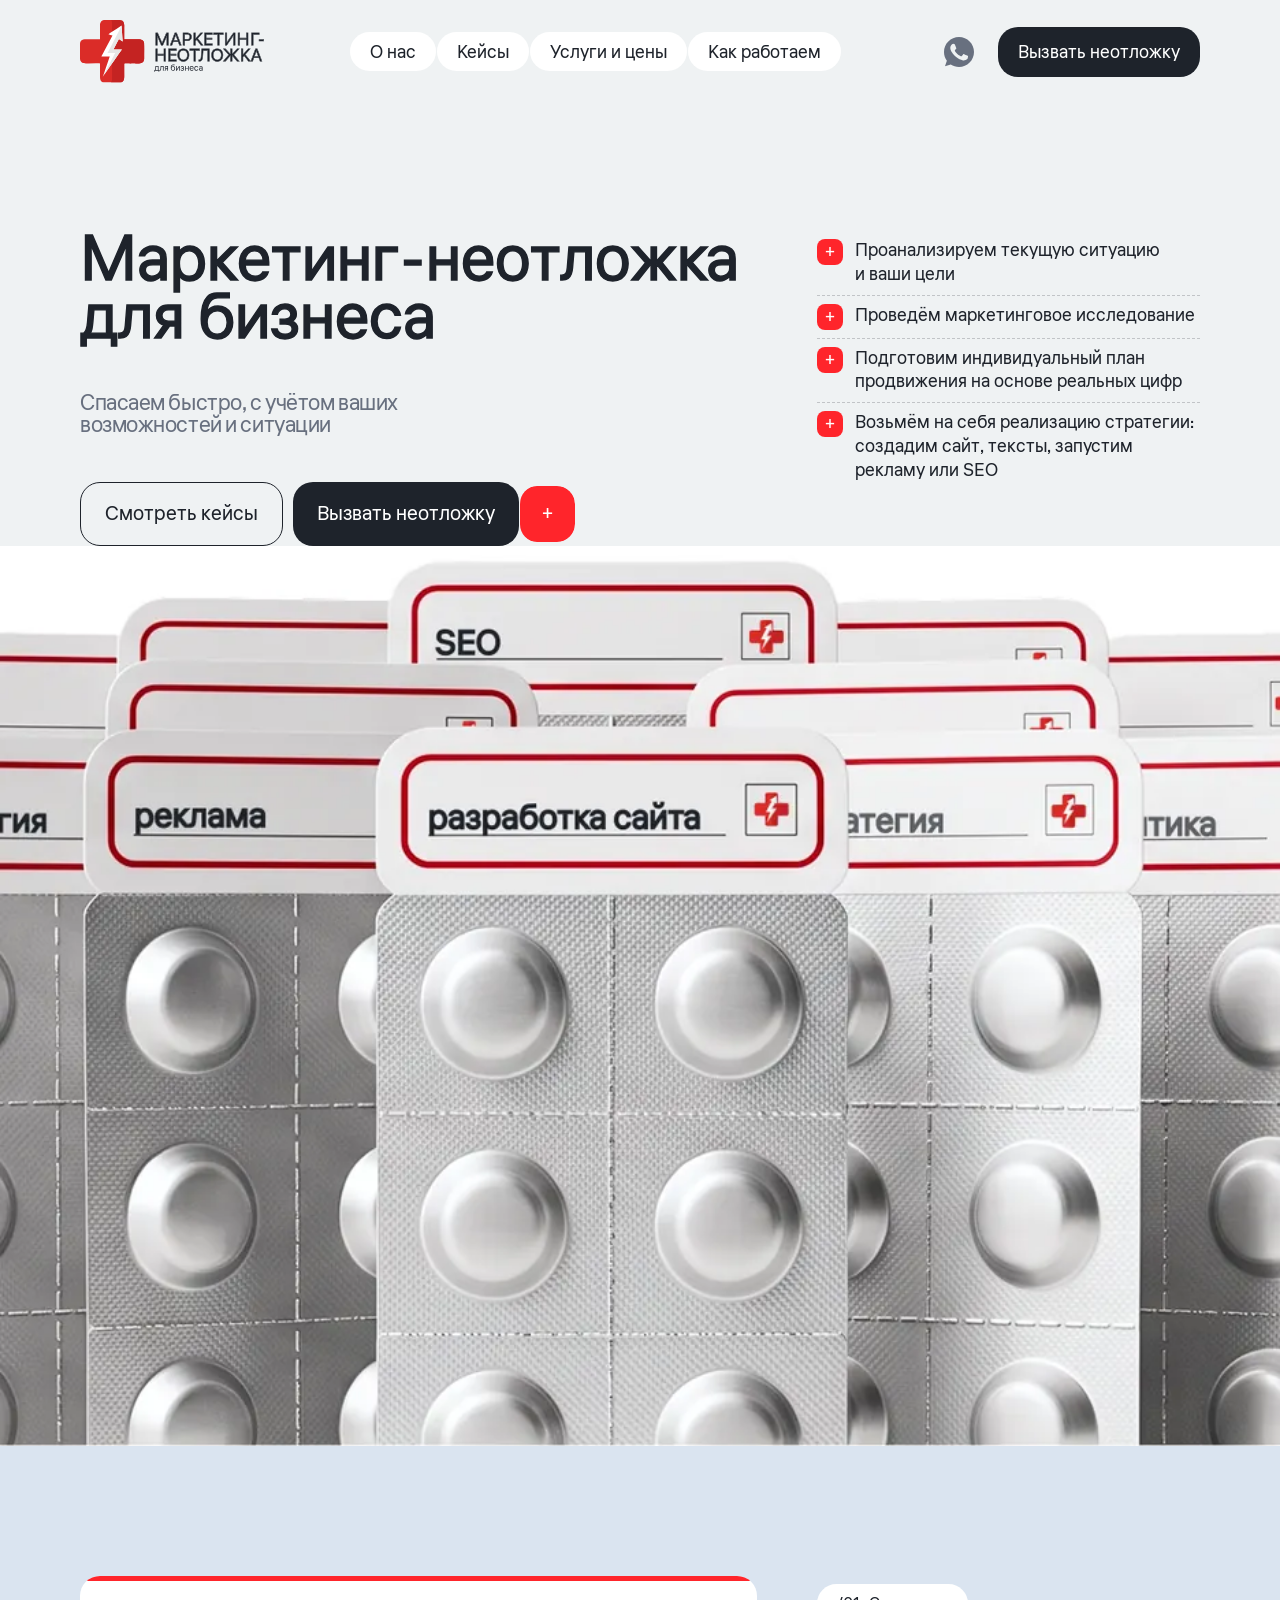
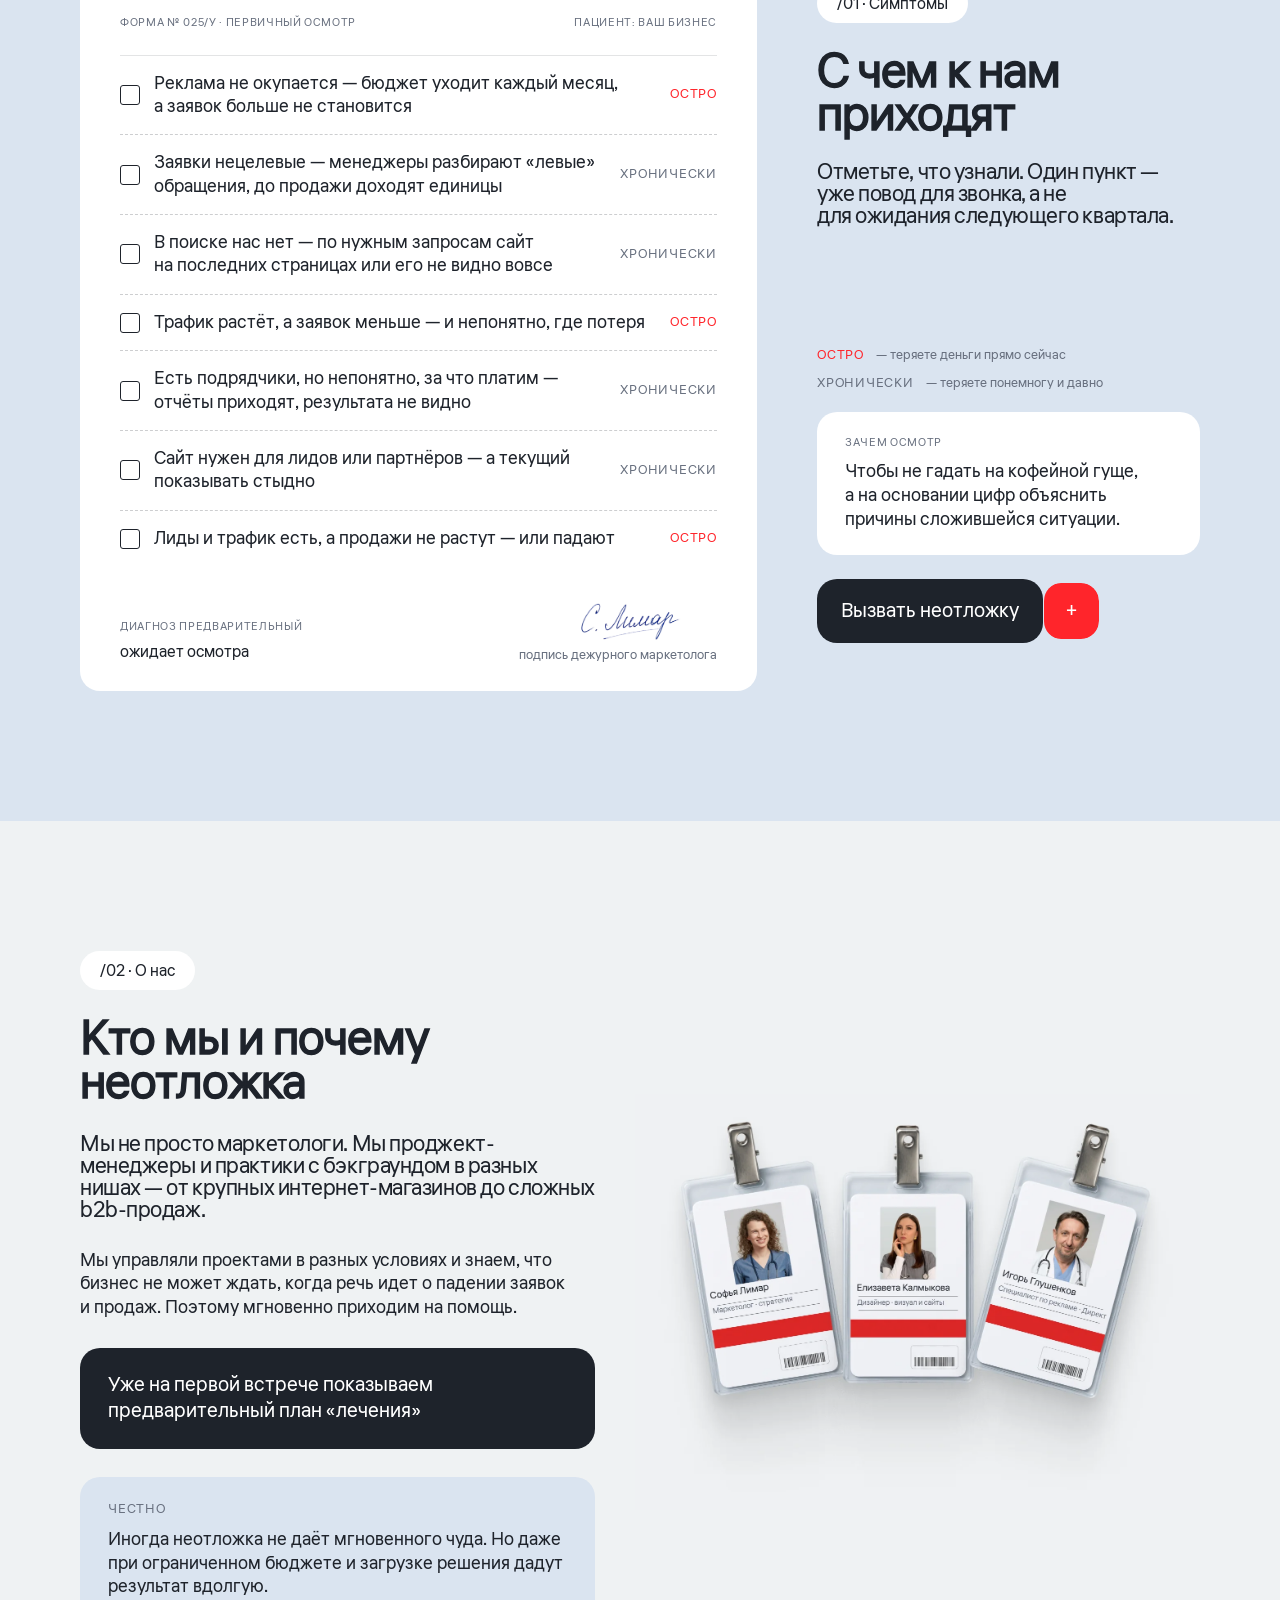
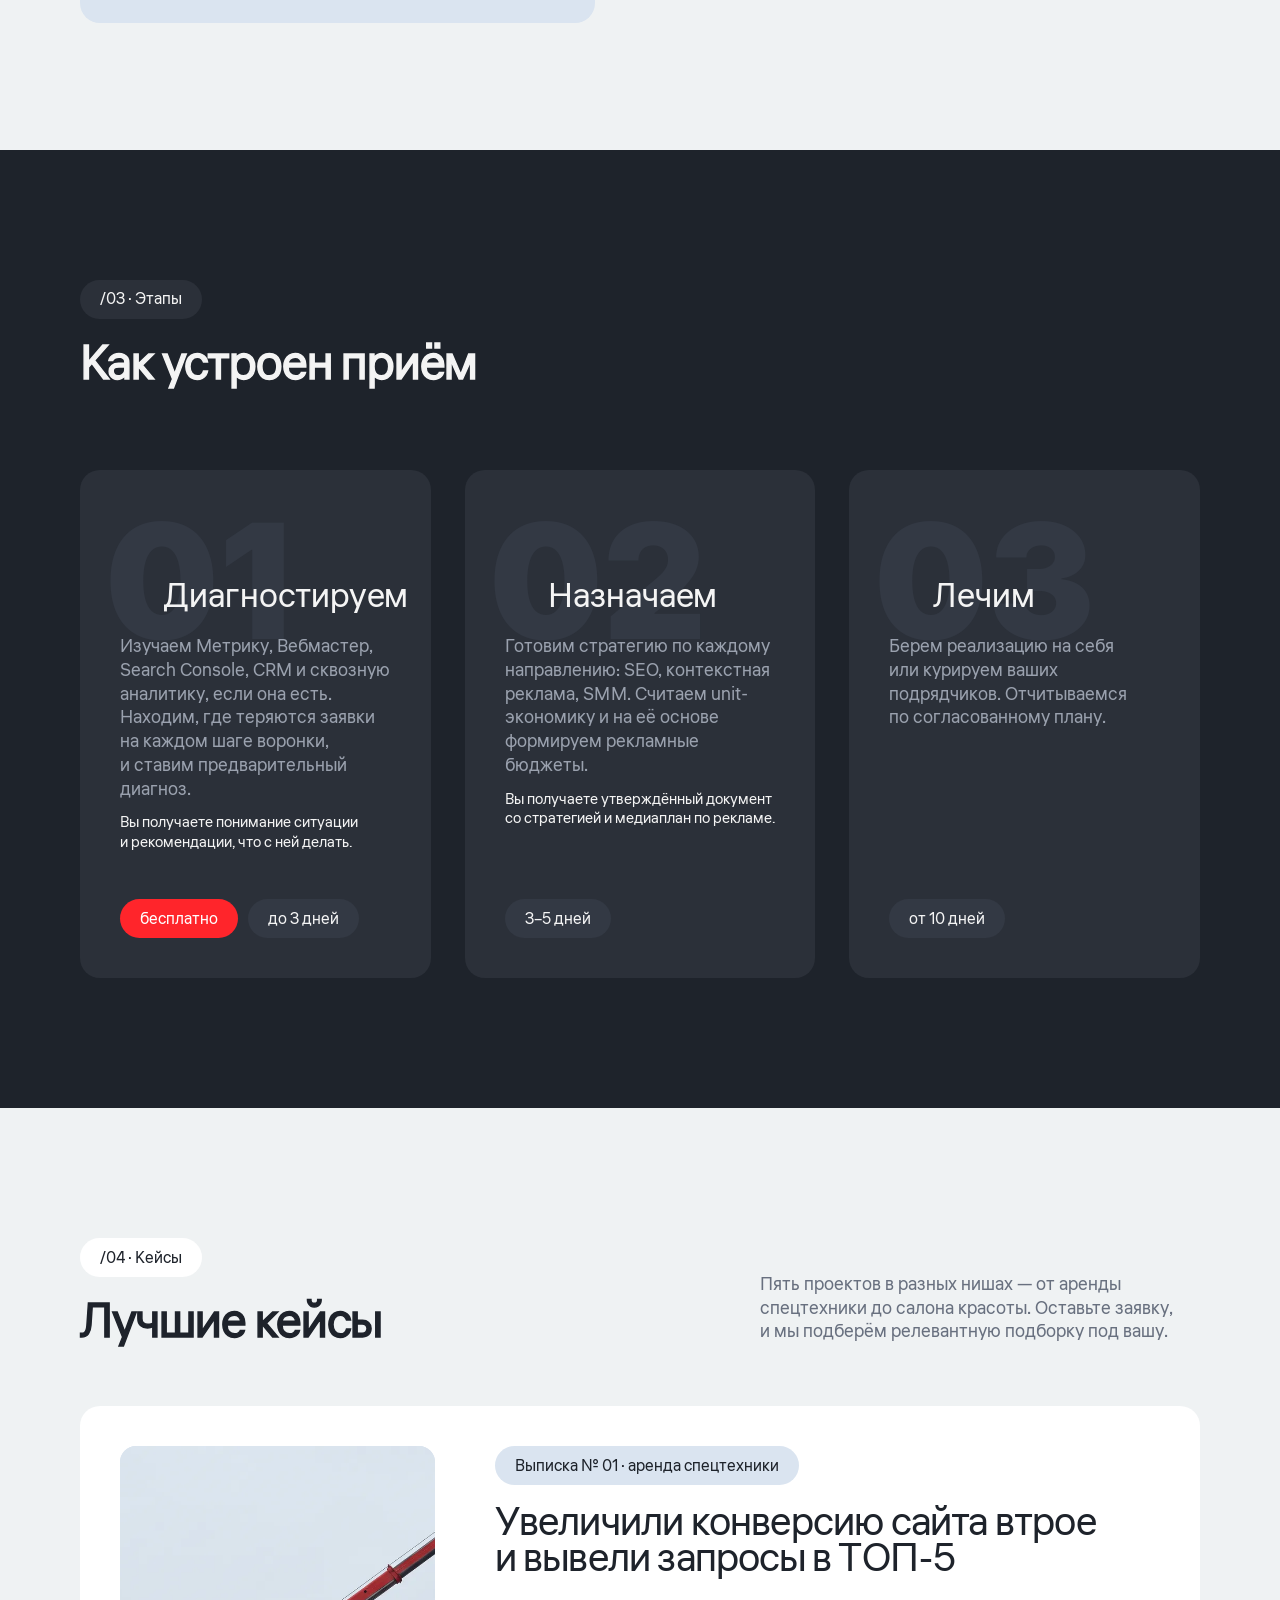
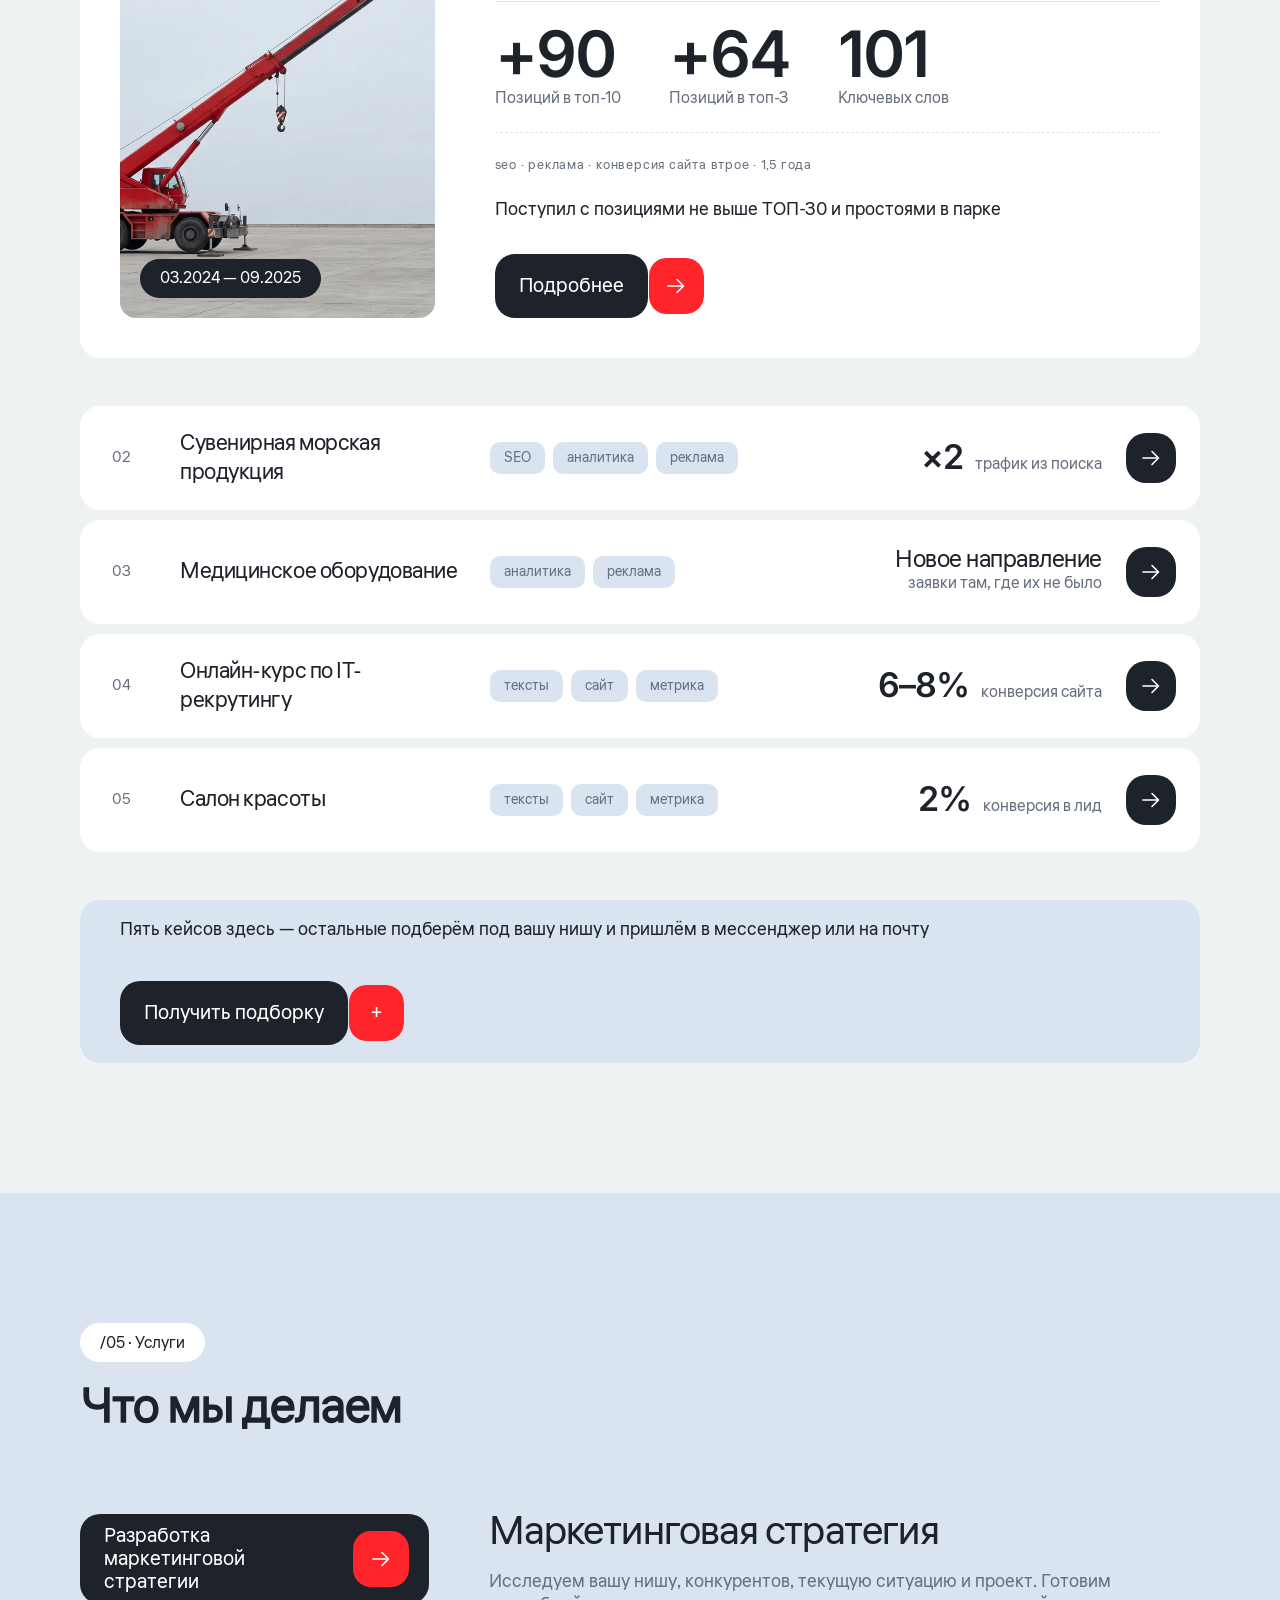
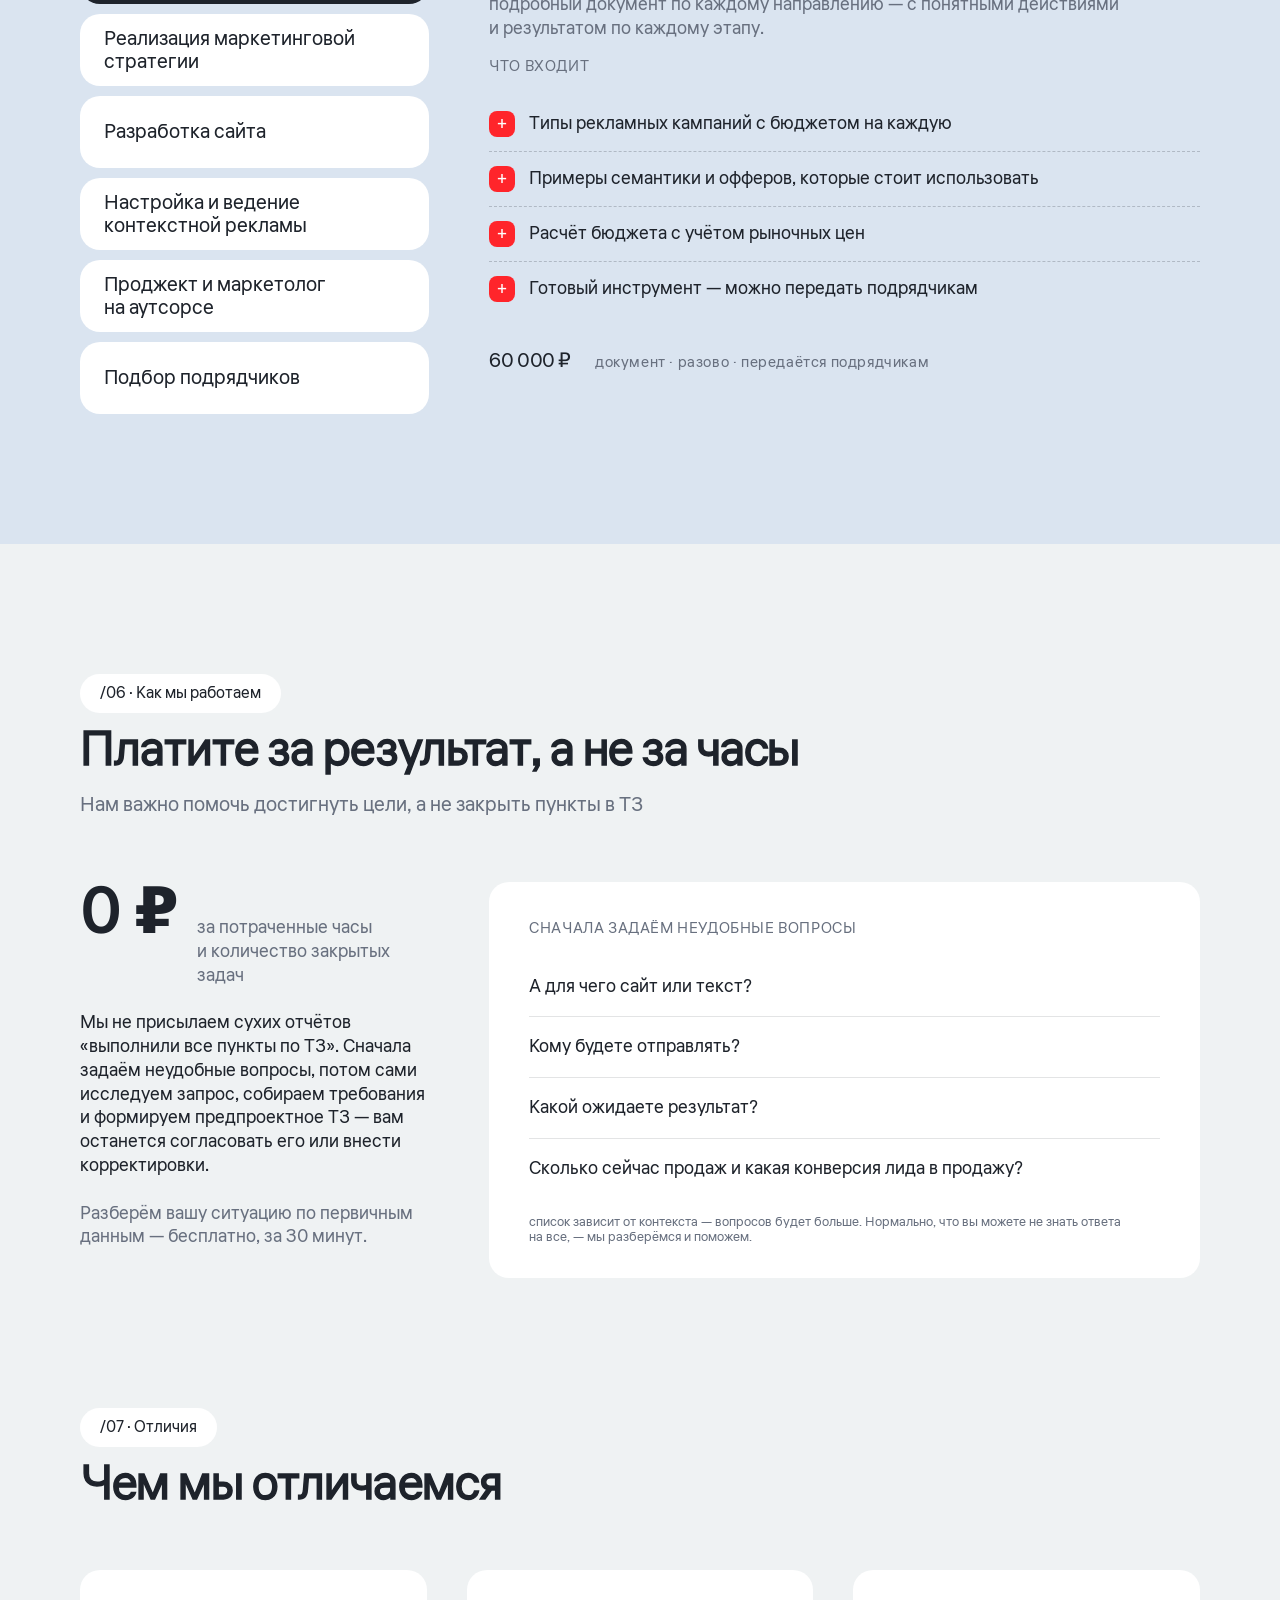
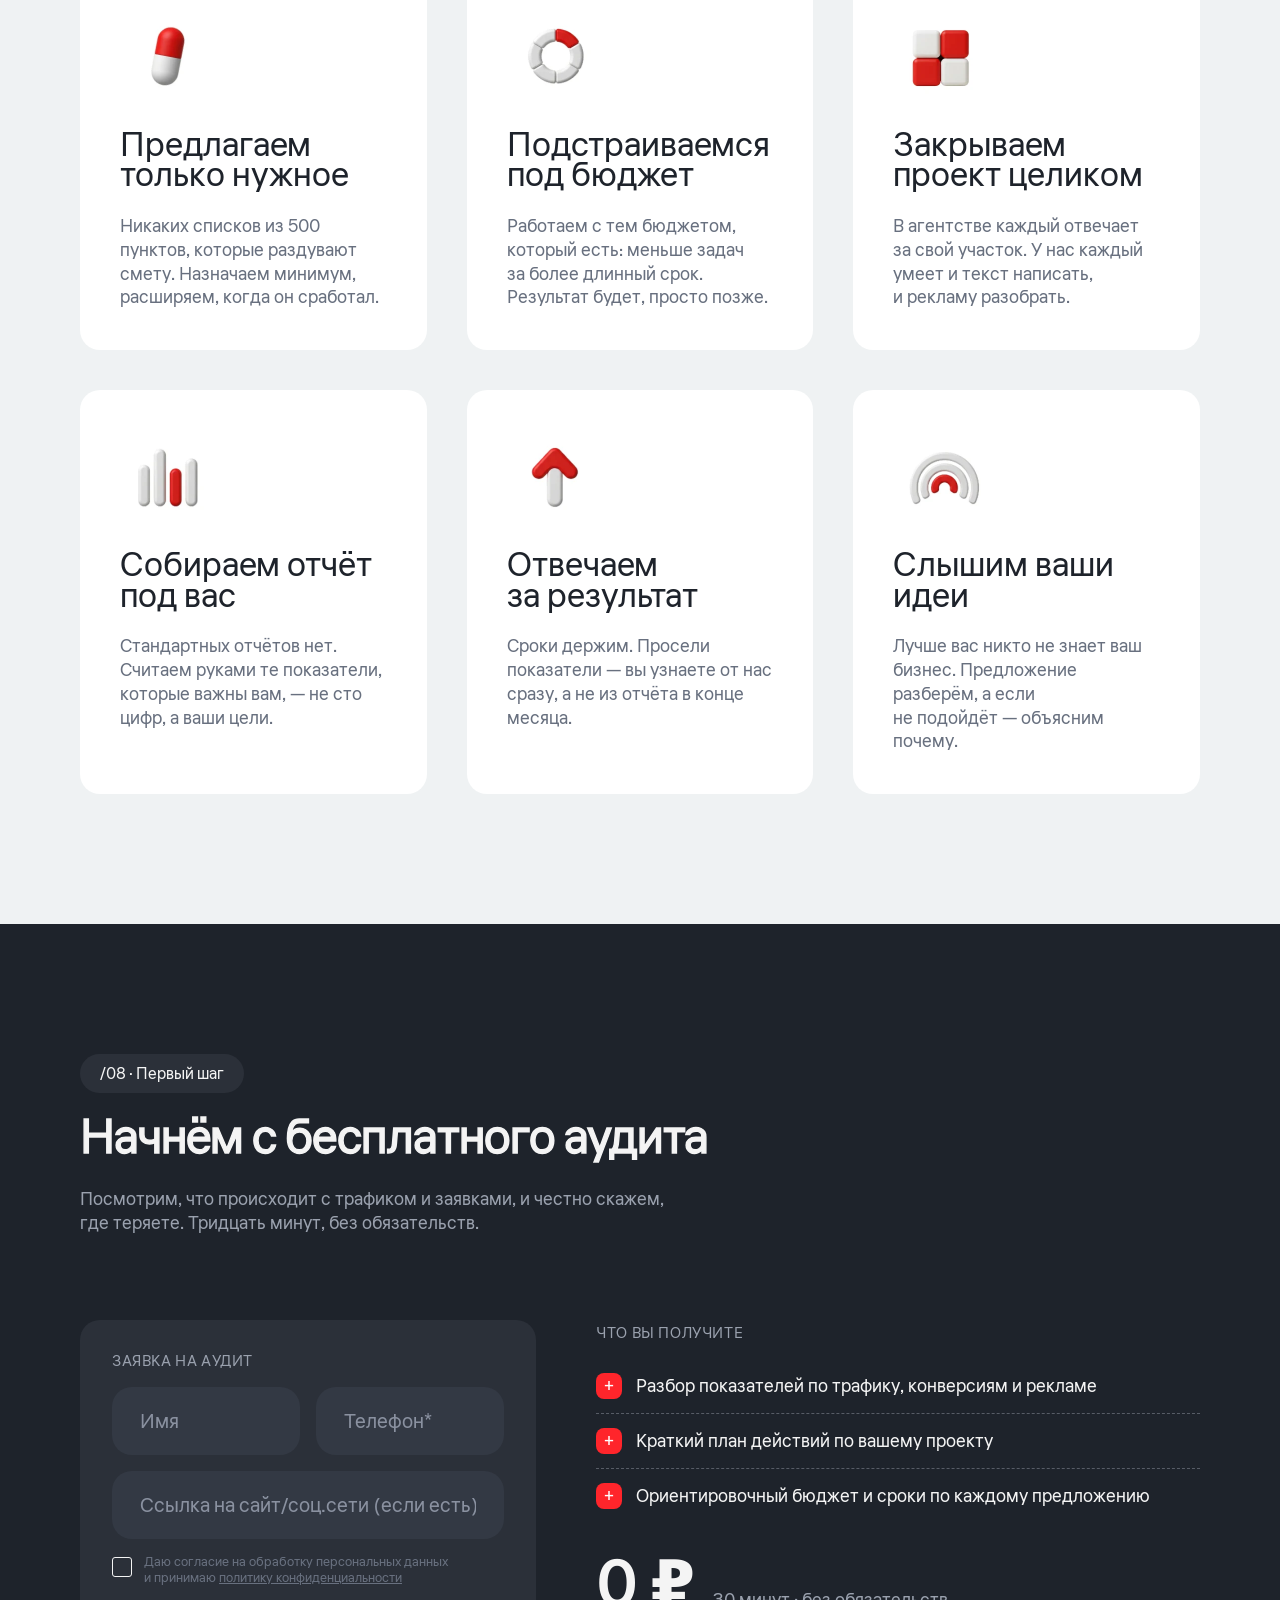
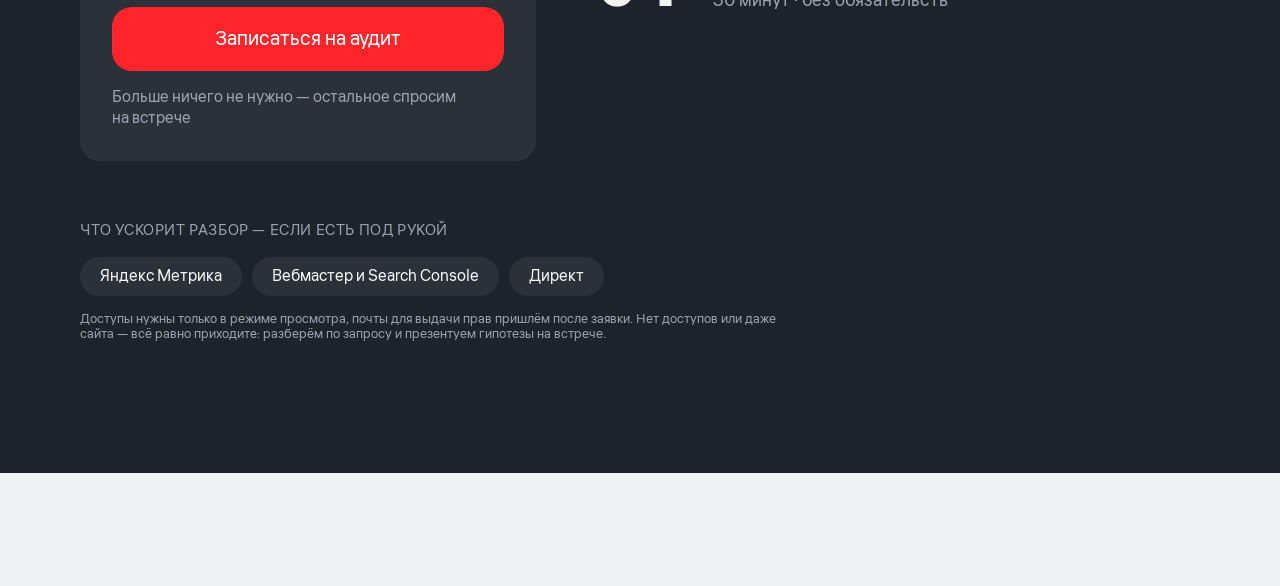
==== commit 333dd403: "Яндекс Метрика, счётчик 113757663 Счётчик на обеих страницах. Вебвизор включён, поэтому поля форм за" ====
--- a/index.html
+++ b/index.html
@@ -46,6 +46,19 @@
   }
 }
 </script>
+<!-- Яндекс Метрика -->
+<script type="text/javascript">
+    (function(m,e,t,r,i,k,a){
+        m[i]=m[i]||function(){(m[i].a=m[i].a||[]).push(arguments)};
+        m[i].l=1*new Date();
+        for (var j = 0; j < document.scripts.length; j++) {if (document.scripts[j].src === r) { return; }}
+        k=e.createElement(t),a=e.getElementsByTagName(t)[0],k.async=1,k.src=r,a.parentNode.insertBefore(k,a)
+    })(window, document,'script','https://mc.yandex.ru/metrika/tag.js?id=113757663', 'ym');
+
+    ym(113757663, 'init', {ssr:true, webvisor:true, clickmap:true, ecommerce:"dataLayer", referrer: document.referrer, url: location.href, accurateTrackBounce:true, trackLinks:true});
+</script>
+<noscript><div><img src="https://mc.yandex.ru/watch/113757663" style="position:absolute; left:-9999px;" alt="" /></div></noscript>
+<!-- /Яндекс Метрика -->
 </head>
 <body>
 
@@ -492,10 +505,10 @@
       <form class="form card-raised" data-form="audit">
         <span class="caps caps--16 muted">ЗАЯВКА НА АУДИТ</span>
         <div class="form__row">
-          <input class="field" type="text" name="name" placeholder="Имя">
-          <input class="field" type="tel" name="phone" placeholder="Телефон*" required>
-        </div>
-        <input class="field" type="text" name="site" placeholder="Ссылка на сайт/соц.сети (если есть)">
+          <input class="field ym-hide-content" type="text" name="name" placeholder="Имя">
+          <input class="field ym-hide-content" type="tel" name="phone" placeholder="Телефон*" required>
+        </div>
+        <input class="field ym-hide-content" type="text" name="site" placeholder="Ссылка на сайт/соц.сети (если есть)">
         <label class="check">
           <input type="checkbox" data-consent><span class="check__box"></span>
           <span class="check__text micro">Даю согласие на обработку персональных данных и принимаю <a href="/privacy/">политику конфиденциальности</a></span>
@@ -863,10 +876,10 @@
     <h3 class="h5">Разберём вашу ситуацию за 30 минут</h3>
     <form class="form" data-form="audit">
       <div class="form__row">
-        <input class="field" type="text" name="name" placeholder="Имя">
-        <input class="field" type="tel" name="phone" placeholder="Телефон*" required>
-      </div>
-      <input class="field" type="text" name="site" placeholder="Ссылка на сайт/соц.сети (если есть)">
+        <input class="field ym-hide-content" type="text" name="name" placeholder="Имя">
+        <input class="field ym-hide-content" type="tel" name="phone" placeholder="Телефон*" required>
+      </div>
+      <input class="field ym-hide-content" type="text" name="site" placeholder="Ссылка на сайт/соц.сети (если есть)">
       <label class="check">
         <input type="checkbox" data-consent><span class="check__box"></span>
         <span class="check__text micro">Даю согласие на обработку персональных данных и принимаю <a href="/privacy/">политику конфиденциальности</a></span>
@@ -883,10 +896,10 @@
     <h3 class="h5">Пришлём кейсы под вашу нишу</h3>
     <form class="form" data-form="podborka">
       <div class="form__row">
-        <input class="field" type="text" name="name" placeholder="Имя">
-        <input class="field" type="tel" name="phone" placeholder="Телефон*" required>
-      </div>
-      <input class="field" type="text" name="nisha" placeholder="Ниша или задача">
+        <input class="field ym-hide-content" type="text" name="name" placeholder="Имя">
+        <input class="field ym-hide-content" type="tel" name="phone" placeholder="Телефон*" required>
+      </div>
+      <input class="field ym-hide-content" type="text" name="nisha" placeholder="Ниша или задача">
       <label class="check">
         <input type="checkbox" data-consent><span class="check__box"></span>
         <span class="check__text micro">Даю согласие на обработку персональных данных и принимаю <a href="/privacy/">политику конфиденциальности</a></span>
@@ -909,7 +922,7 @@
 <div class="lightbox" data-lightbox hidden>
   <button class="lightbox__close" data-lightbox-close aria-label="Закрыть"><span>×</span></button>
   <div class="lightbox__stage"><img alt=""></div>
-<script src="script.js?v=4"></script>
+<script src="script.js?v=5"></script>
   <p class="lightbox__hint micro">Снимок открыт полностью. Esc или клик по фону — закрыть</p>
 </div>
 </body>
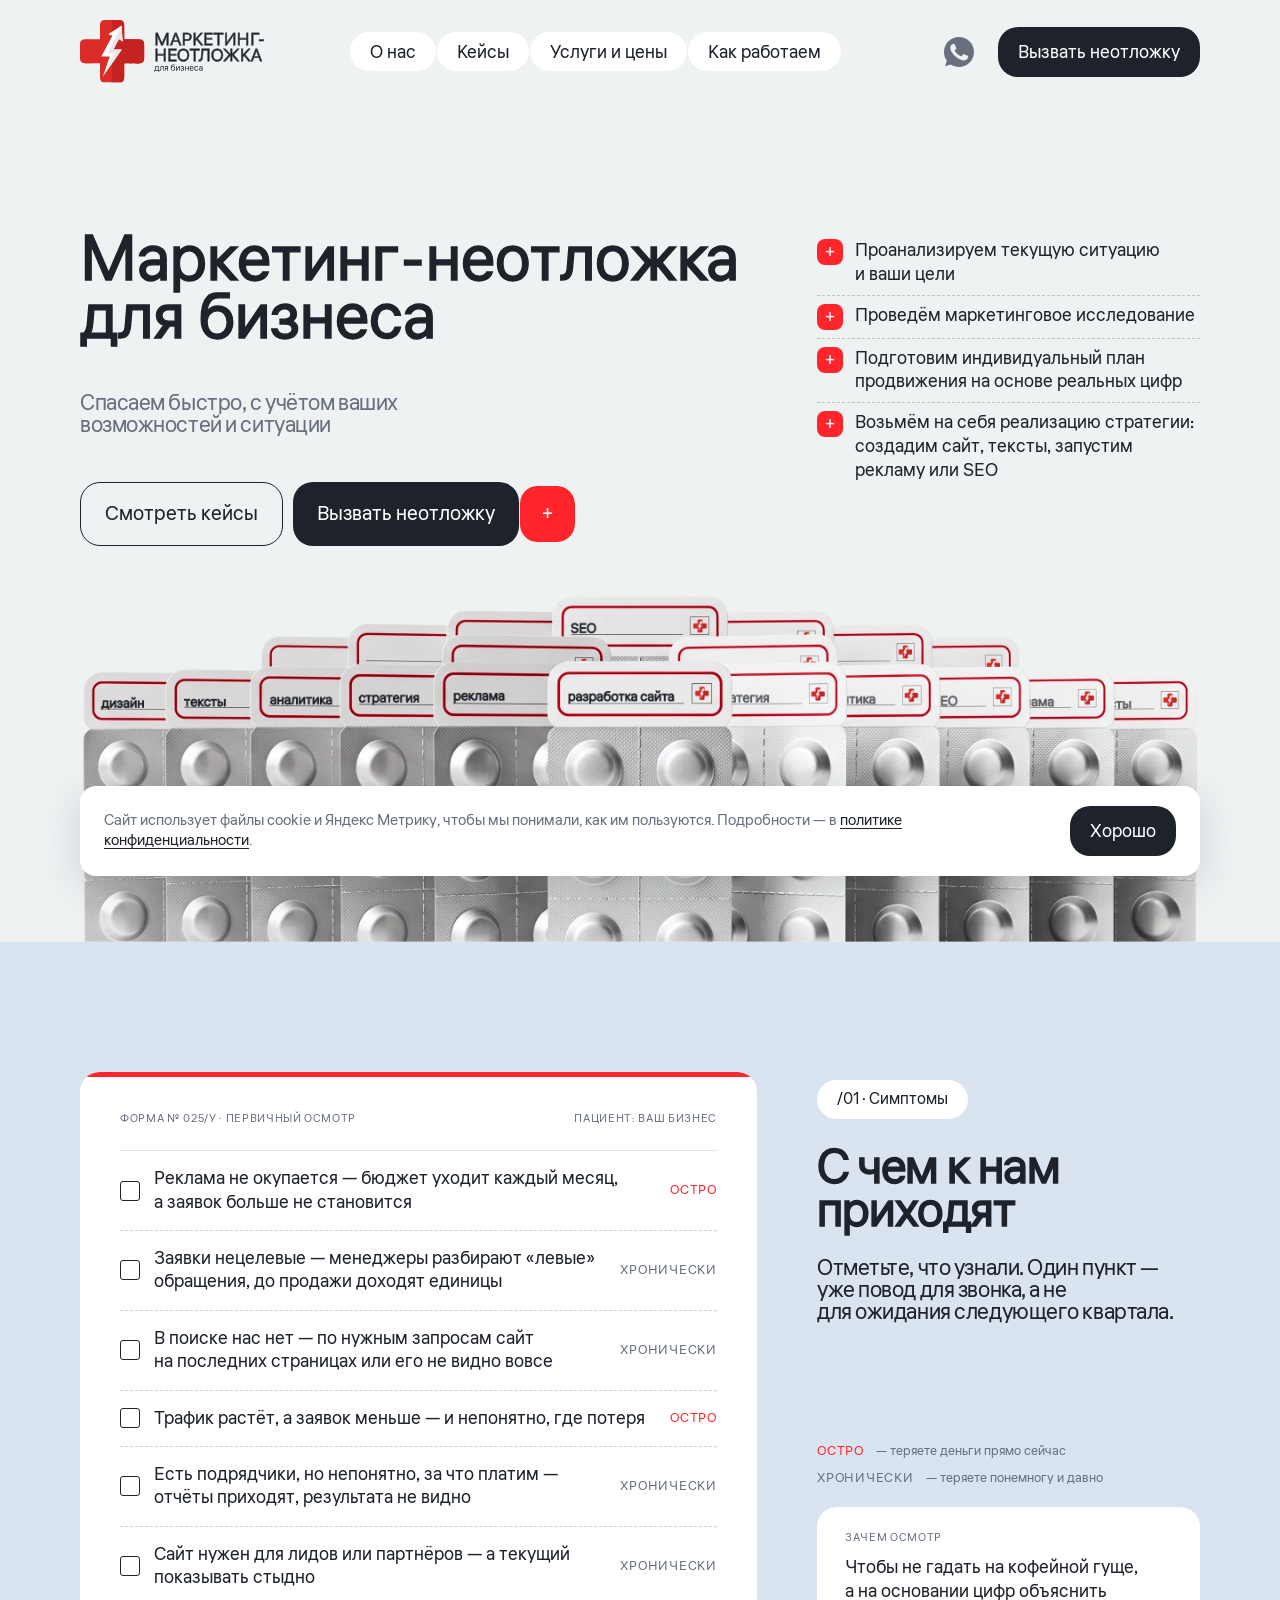
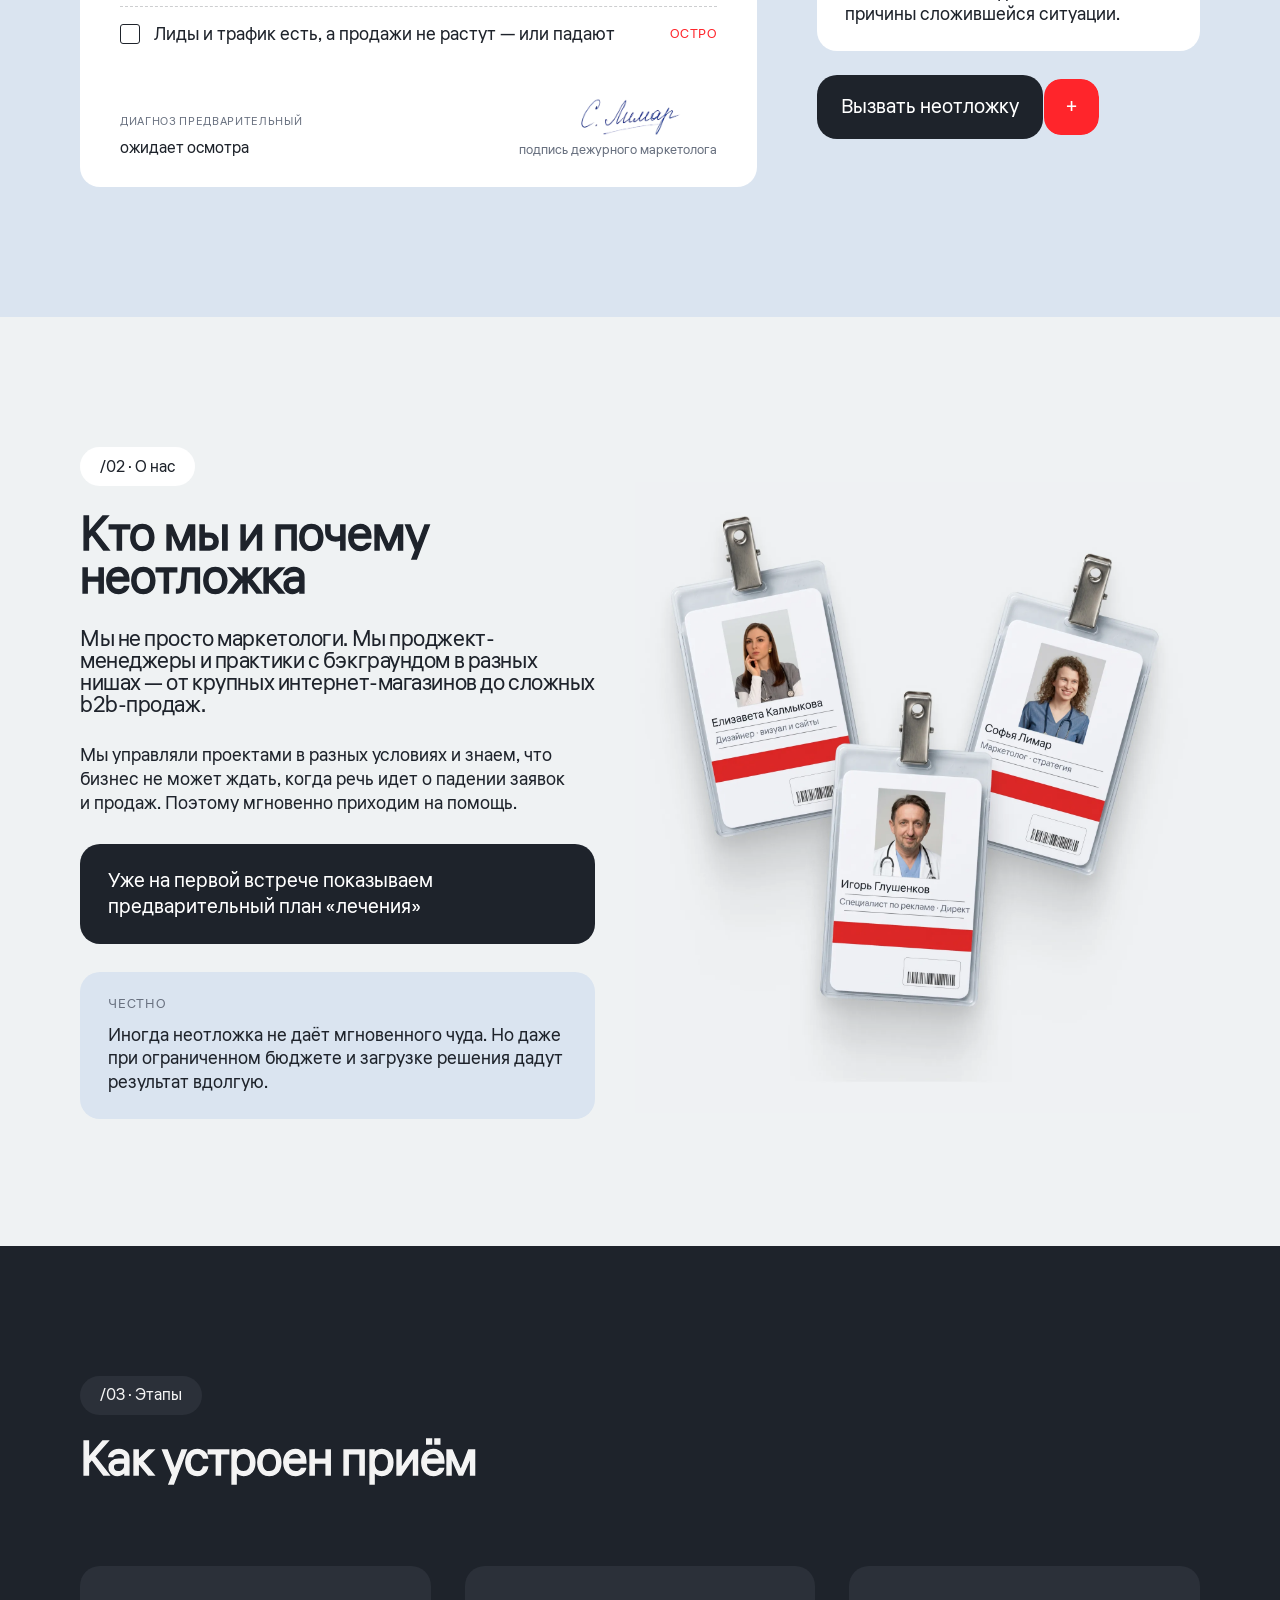
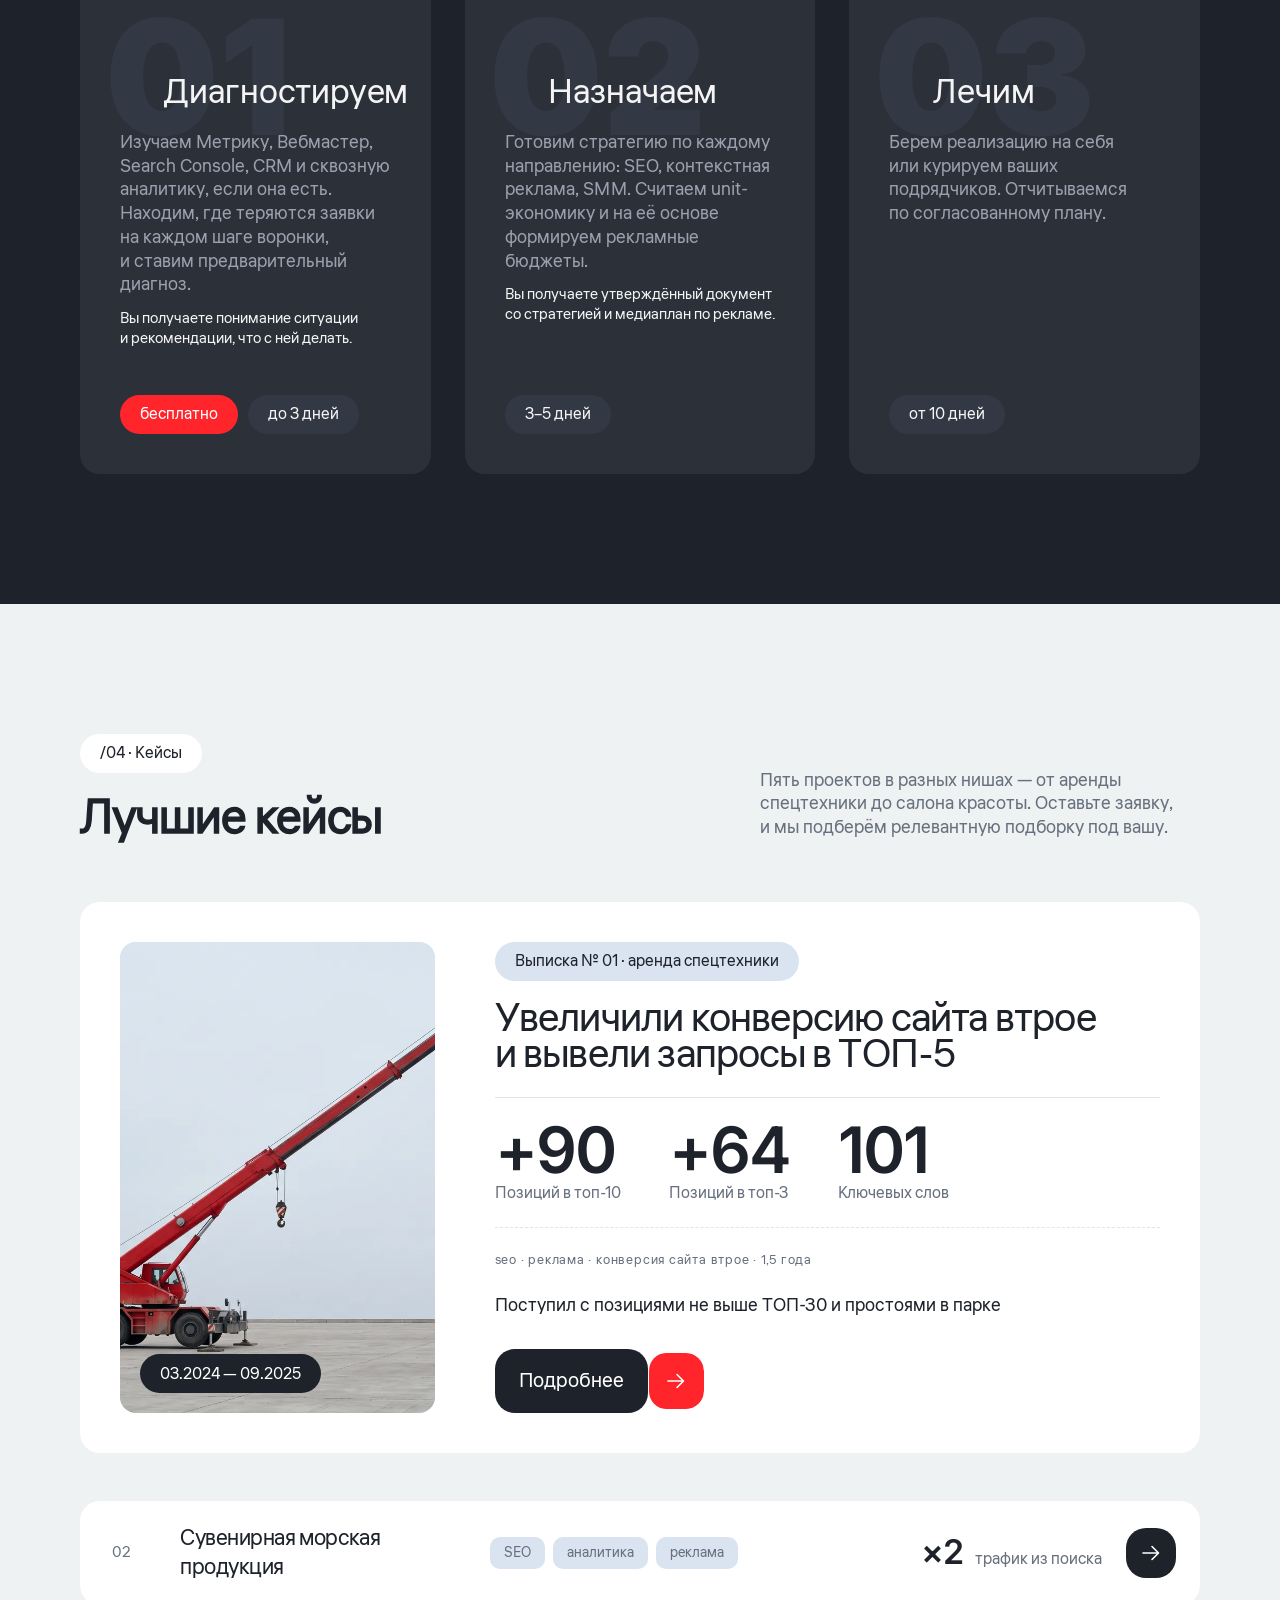
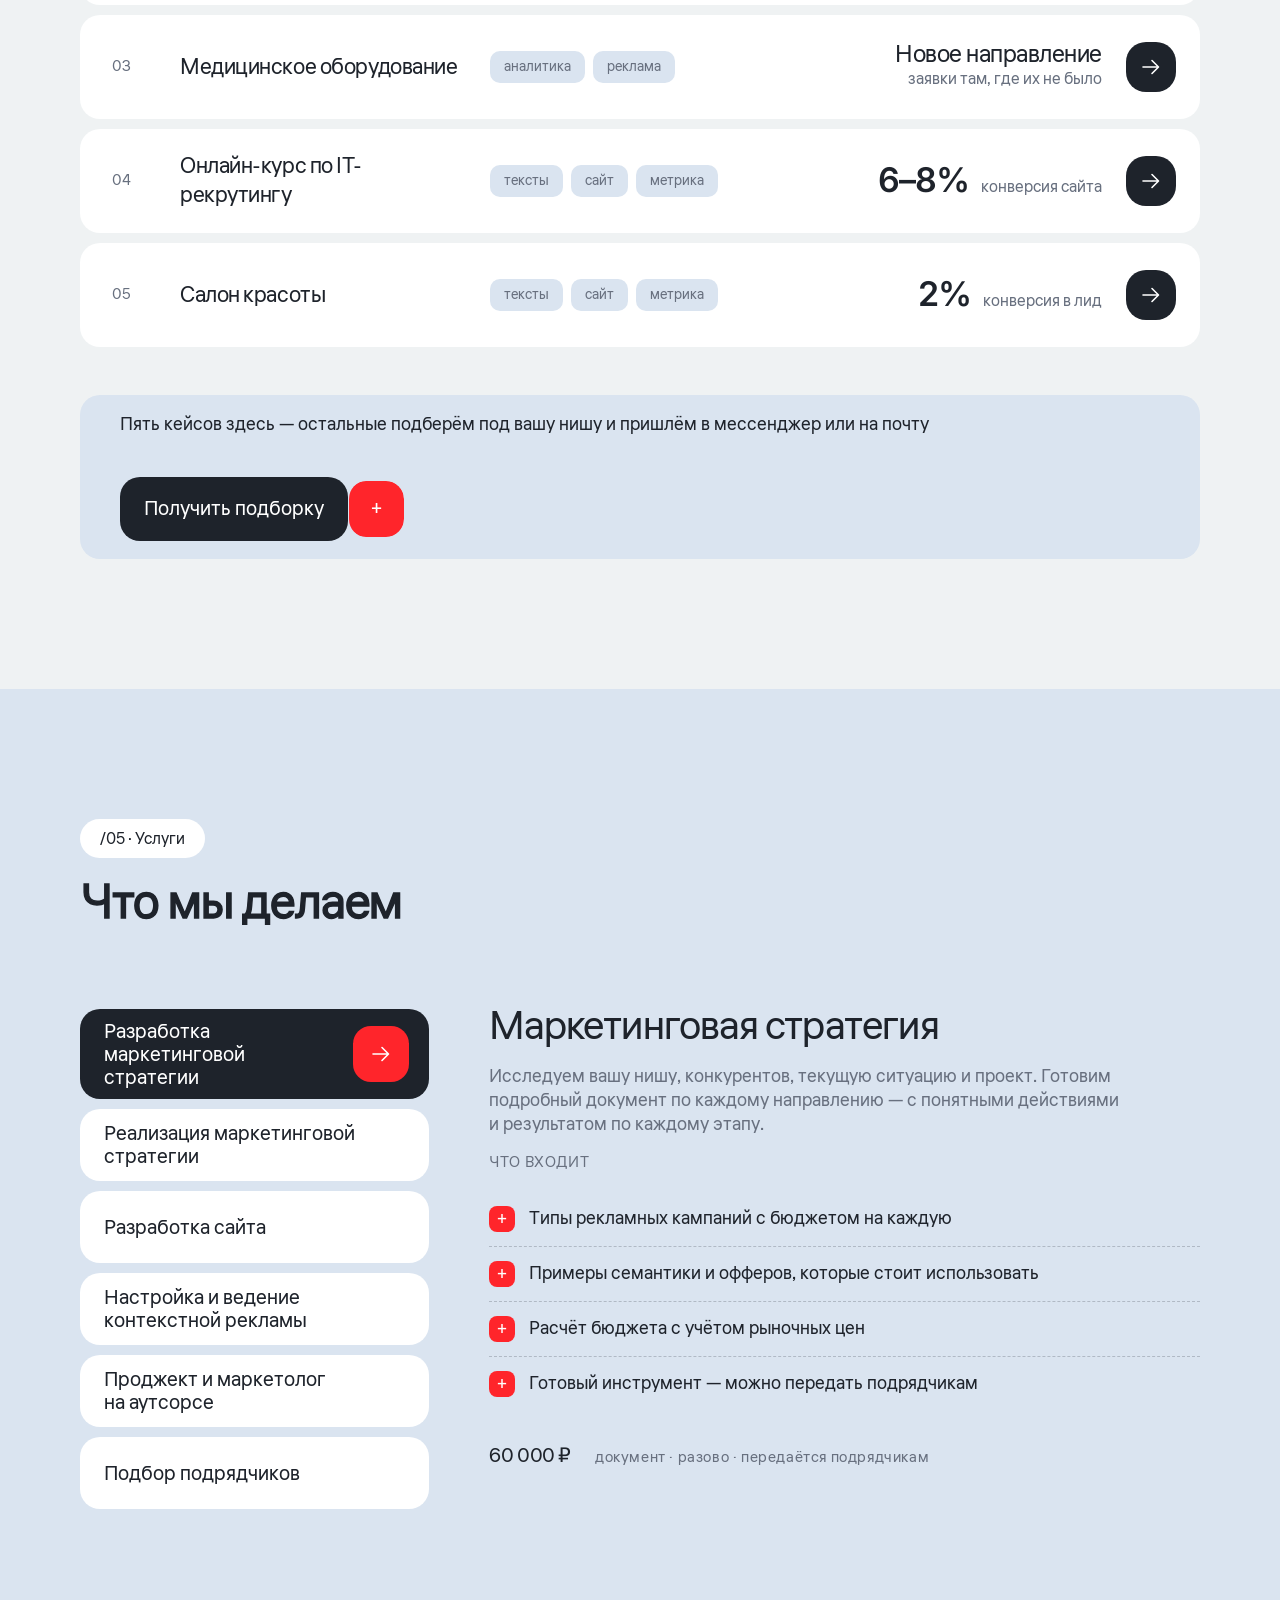
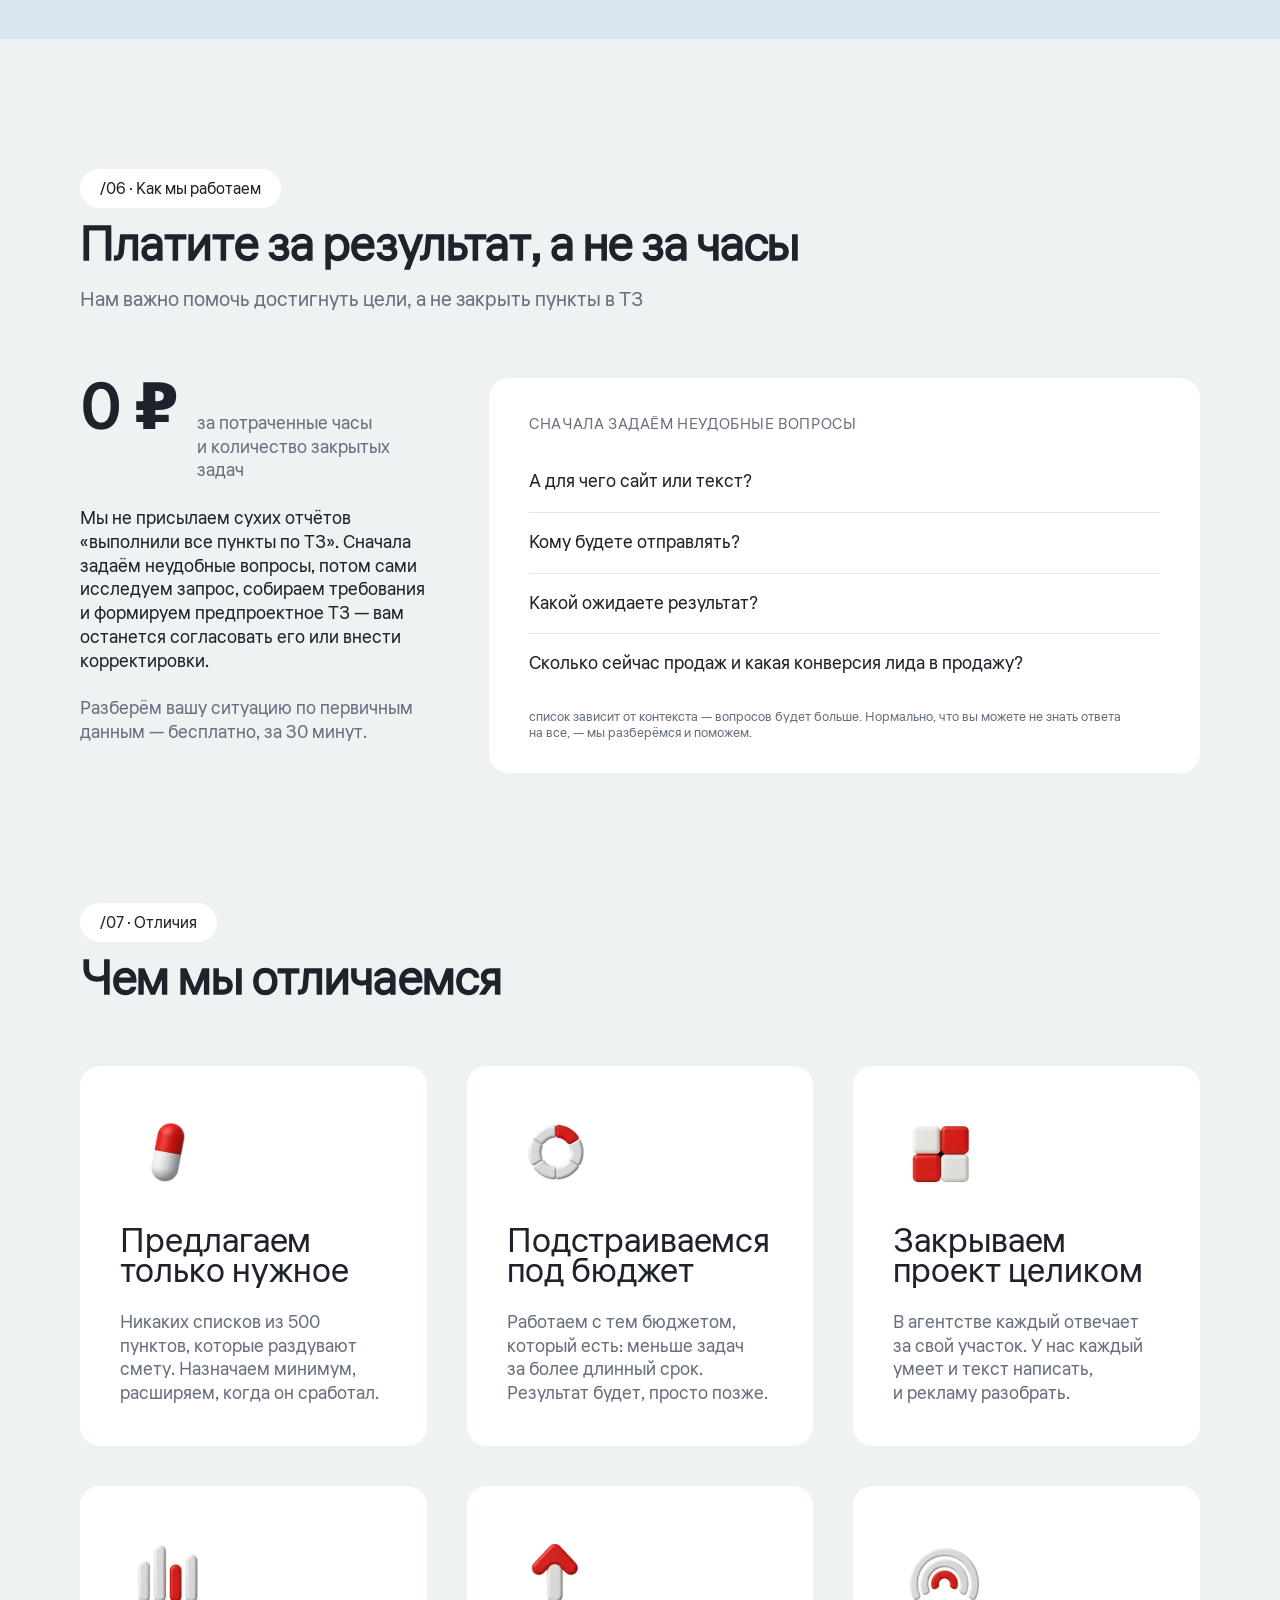
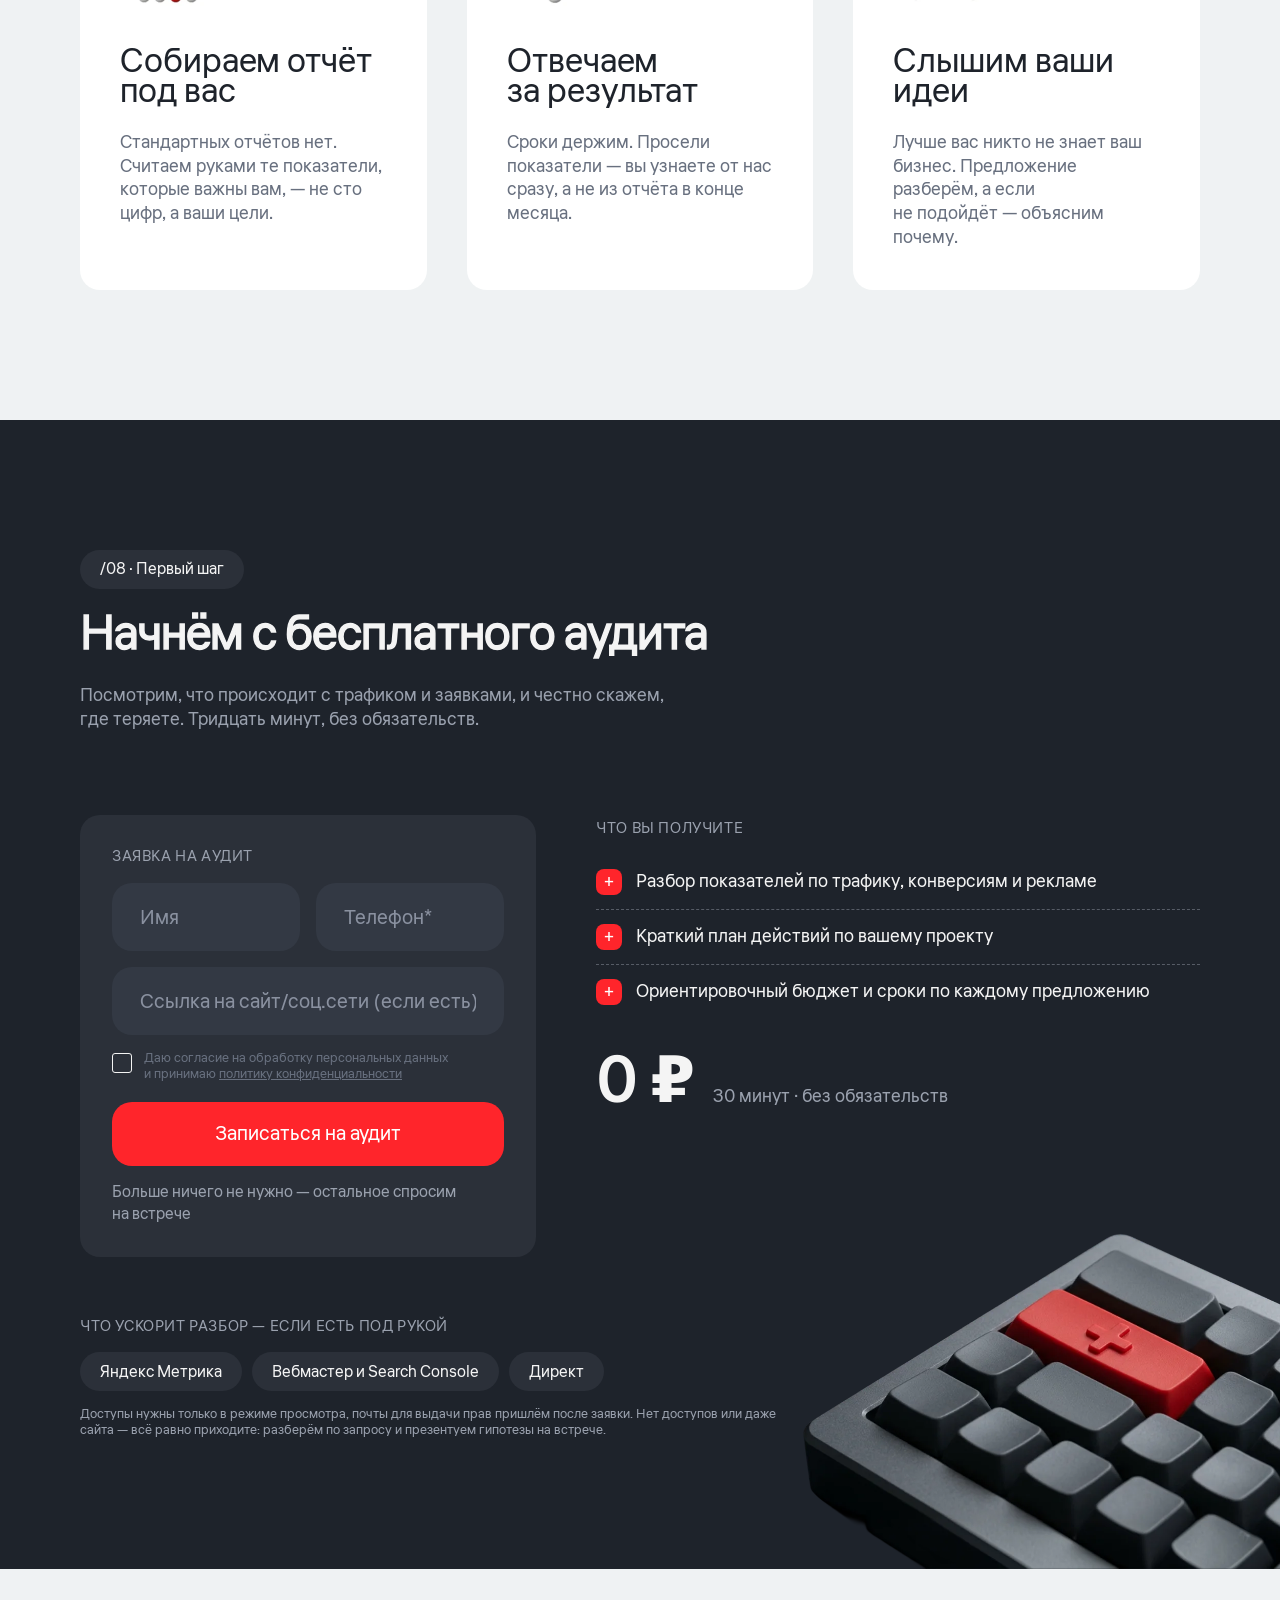
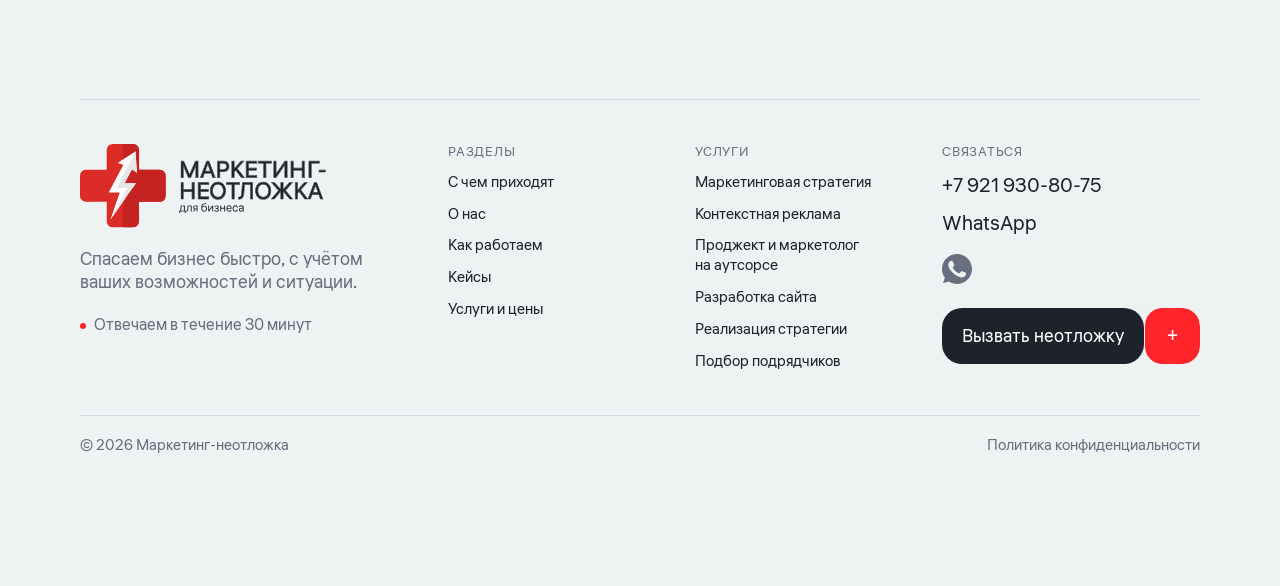
==== commit 5224807c: "Уведомление про cookie и заявки на почту Внизу страницы появляется уведомление про cookie и Метрику " ====
--- a/index.html
+++ b/index.html
@@ -922,8 +922,15 @@
 <div class="lightbox" data-lightbox hidden>
   <button class="lightbox__close" data-lightbox-close aria-label="Закрыть"><span>×</span></button>
   <div class="lightbox__stage"><img alt=""></div>
+  <p class="lightbox__hint micro">Снимок открыт полностью. Esc или клик по фону — закрыть</p>
+</div>
+
+<!-- Уведомление про cookie: показывается один раз, выбор хранится в браузере -->
+<div class="cookie" data-cookie hidden>
+  <p class="cookie__text caption">Сайт использует файлы cookie и Яндекс Метрику, чтобы мы понимали, как им пользуются. Подробности — в <a href="/privacy/">политике конфиденциальности</a>.</p>
+  <button class="btn btn--dark btn--sm cookie__ok" type="button" data-cookie-ok>Хорошо</button>
+</div>
+
 <script src="script.js?v=5"></script>
-  <p class="lightbox__hint micro">Снимок открыт полностью. Esc или клик по фону — закрыть</p>
-</div>
 </body>
-</html>+</html>
--- a/styles.css
+++ b/styles.css
@@ -581,7 +581,23 @@
   display:inline-flex;align-items:center;justify-content:center;transition:background .15s ease;}
 .lightbox__close:hover{background:var(--ink);}
 .lightbox__hint{color:#9AA1AE;}
+
+/* Уведомление про cookie. Висит внизу поверх страницы, не перекрывая
+   контент целиком: одна строка текста и кнопка. Прячется навсегда
+   после нажатия — выбор хранится в браузере, на сервер не уходит. */
+.cookie{position:fixed;left:var(--gutter);right:var(--gutter);bottom:24px;z-index:60;
+  display:flex;align-items:center;gap:24px;
+  padding:20px 24px;border-radius:var(--r-16);
+  background:var(--white);box-shadow:0 10px 40px rgba(30,35,43,.16);}
+.cookie[hidden]{display:none;}
+.cookie__text{margin:0;color:var(--text-2);}
+.cookie__text a{color:var(--ink);text-decoration:underline;text-underline-offset:3px;}
+.cookie__ok{flex:0 0 auto;}
+
 @media (max-width:767px){
+  .cookie{left:12px;right:12px;bottom:12px;flex-direction:column;align-items:stretch;
+    gap:14px;padding:16px;border-radius:var(--r-13);}
+
   .lightbox{padding:16px;}
   .lightbox__close{top:12px;right:12px;width:48px;height:48px;}
 }
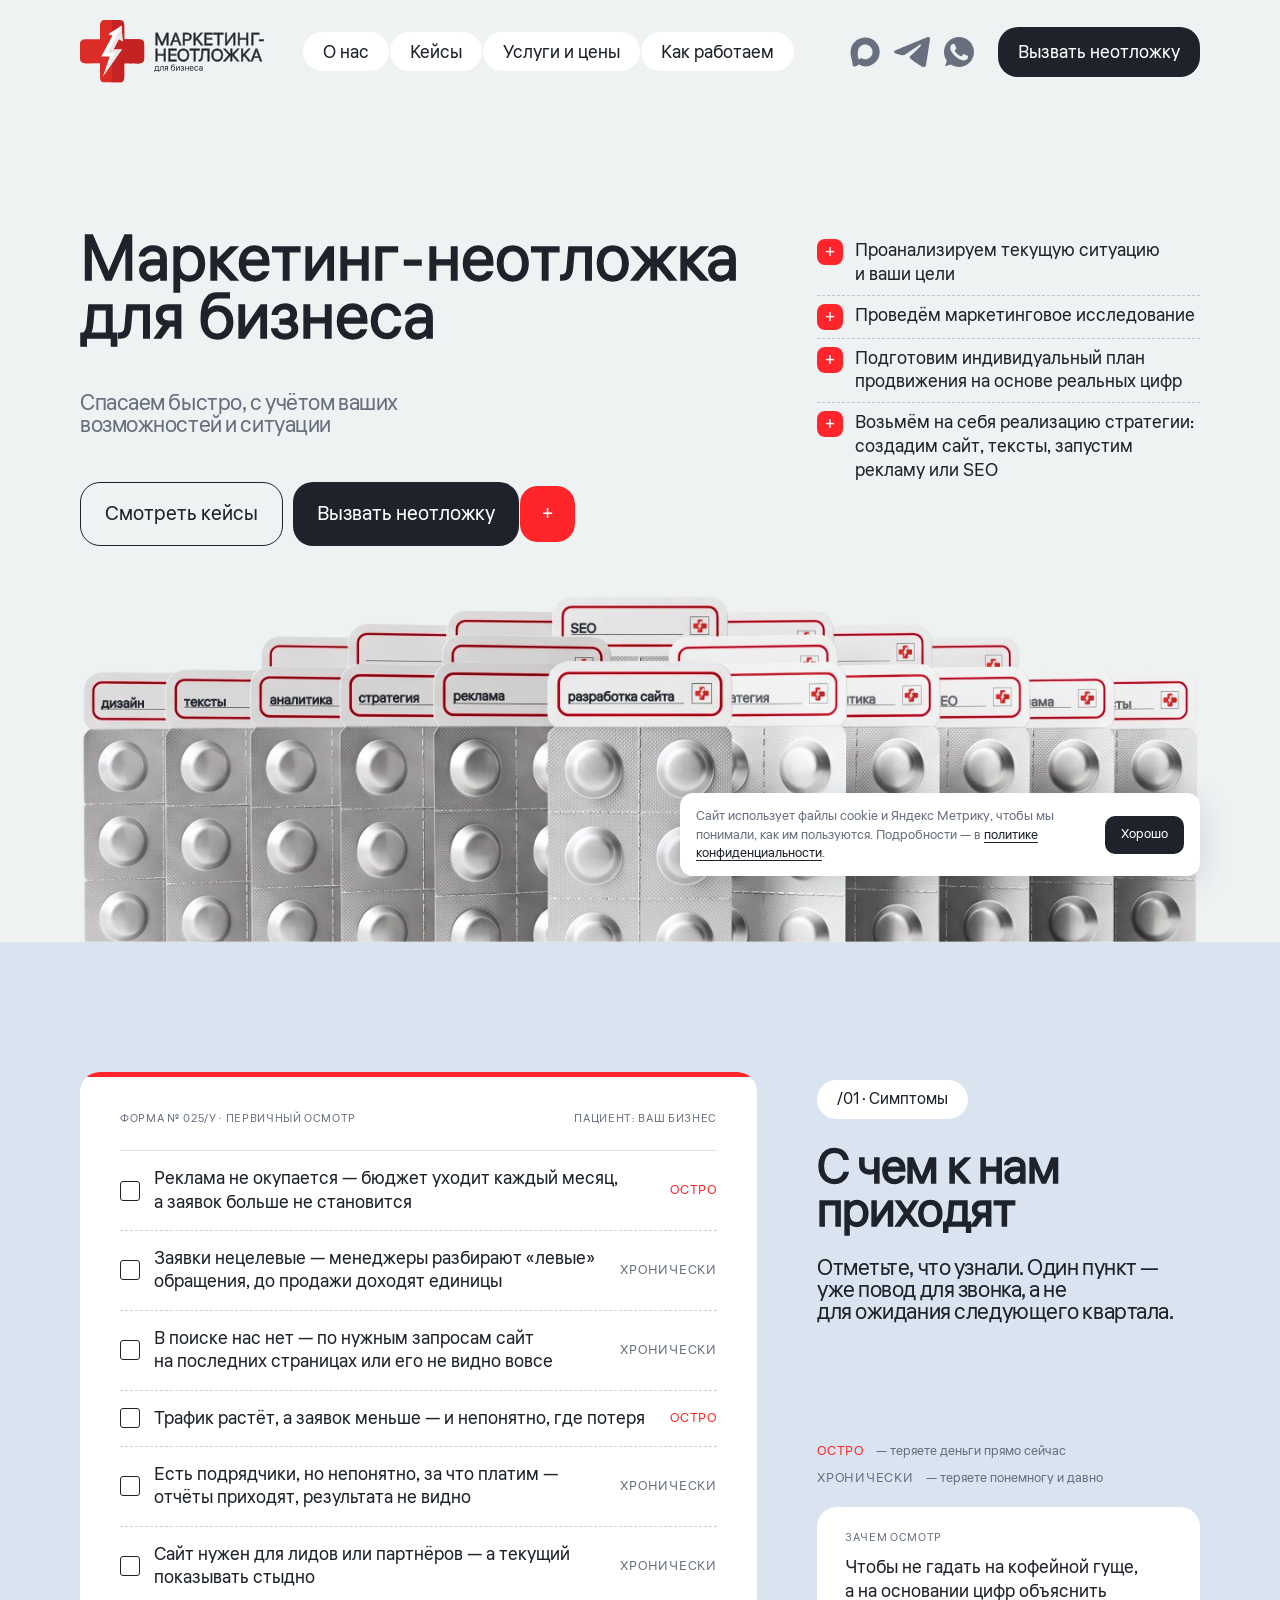
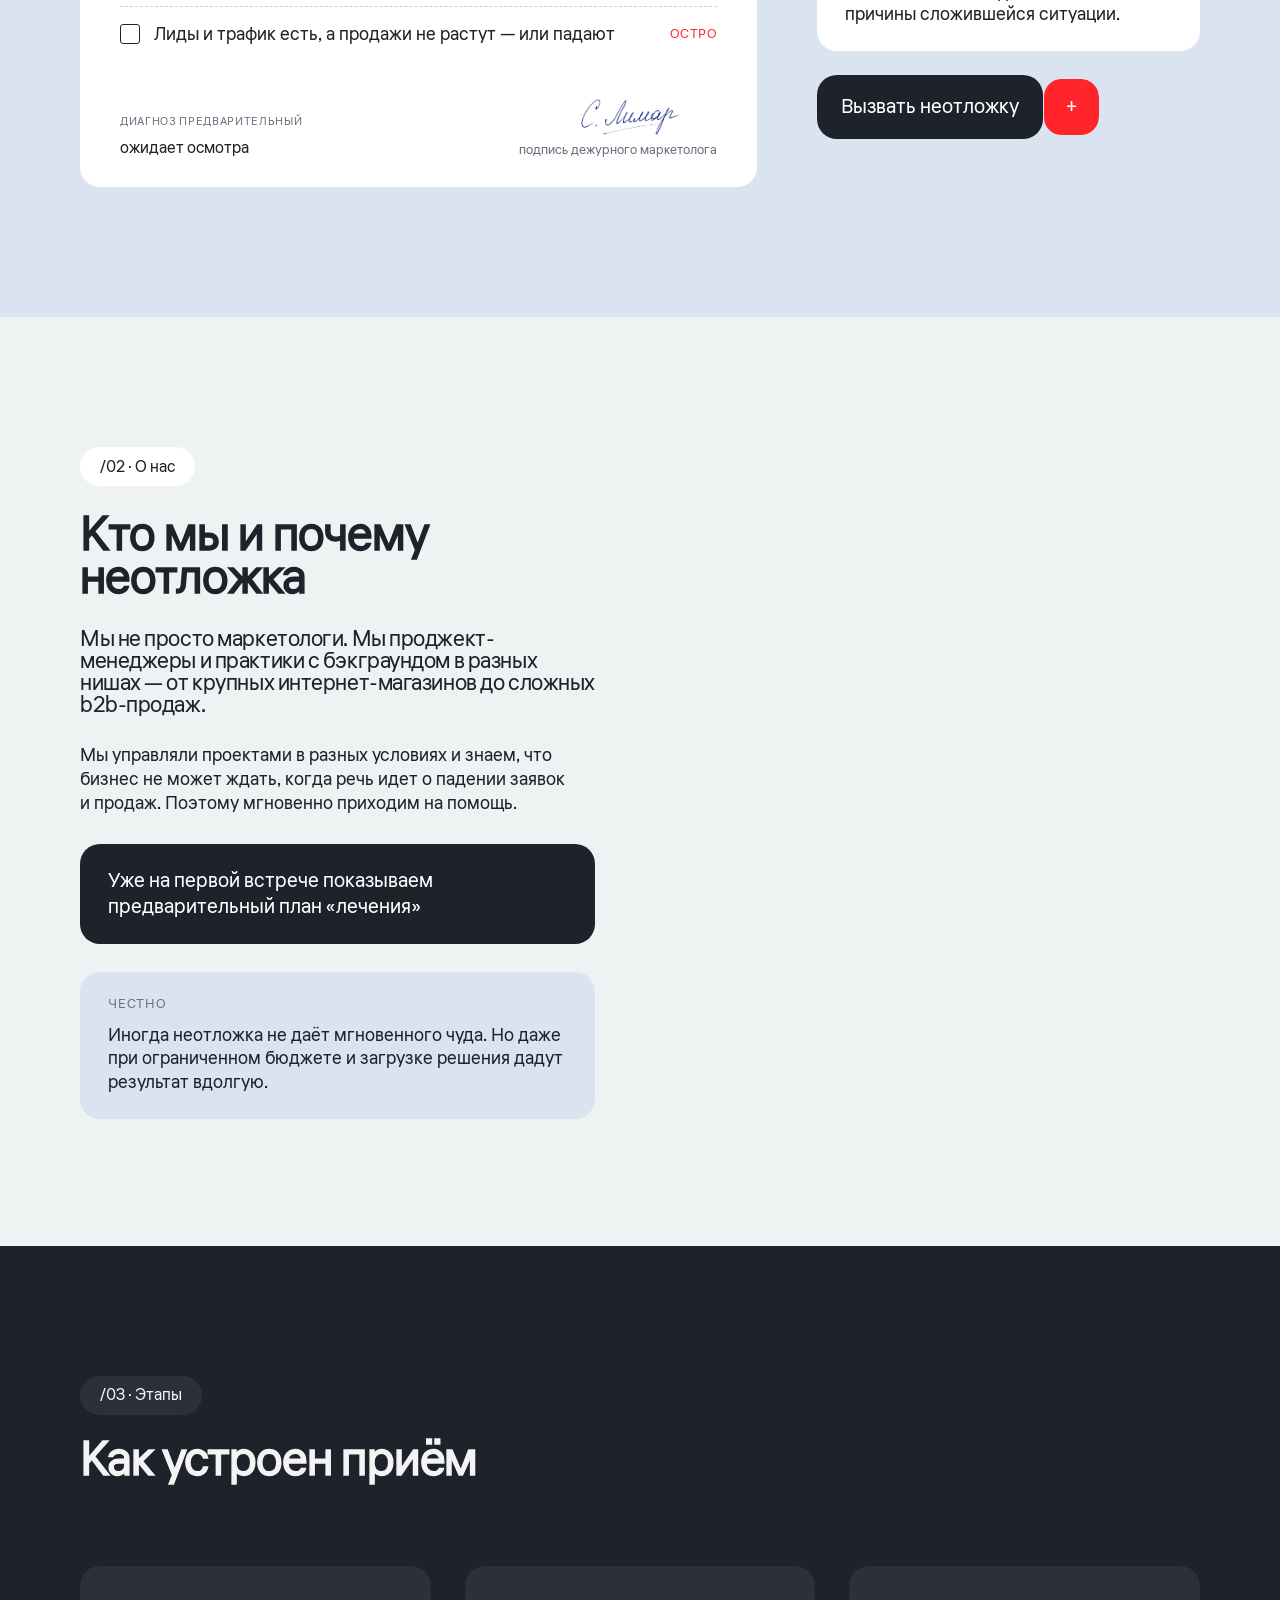
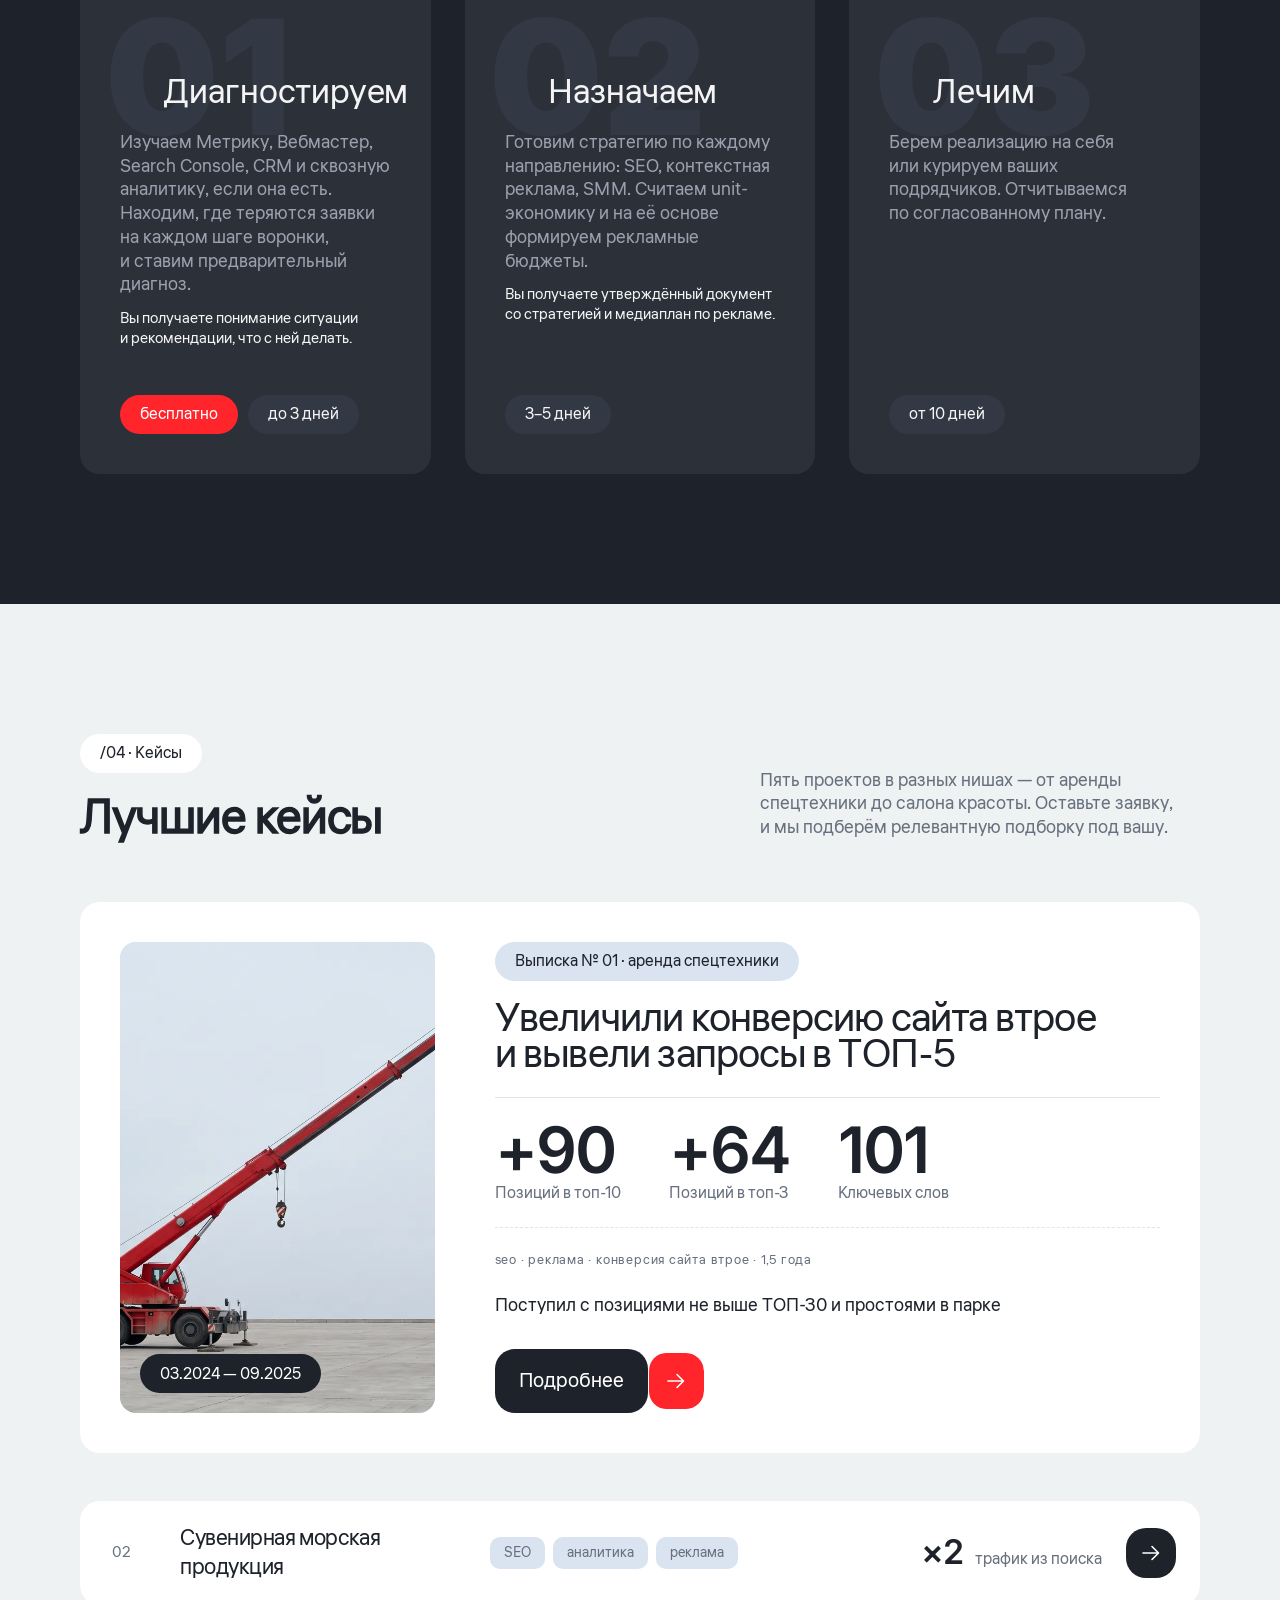
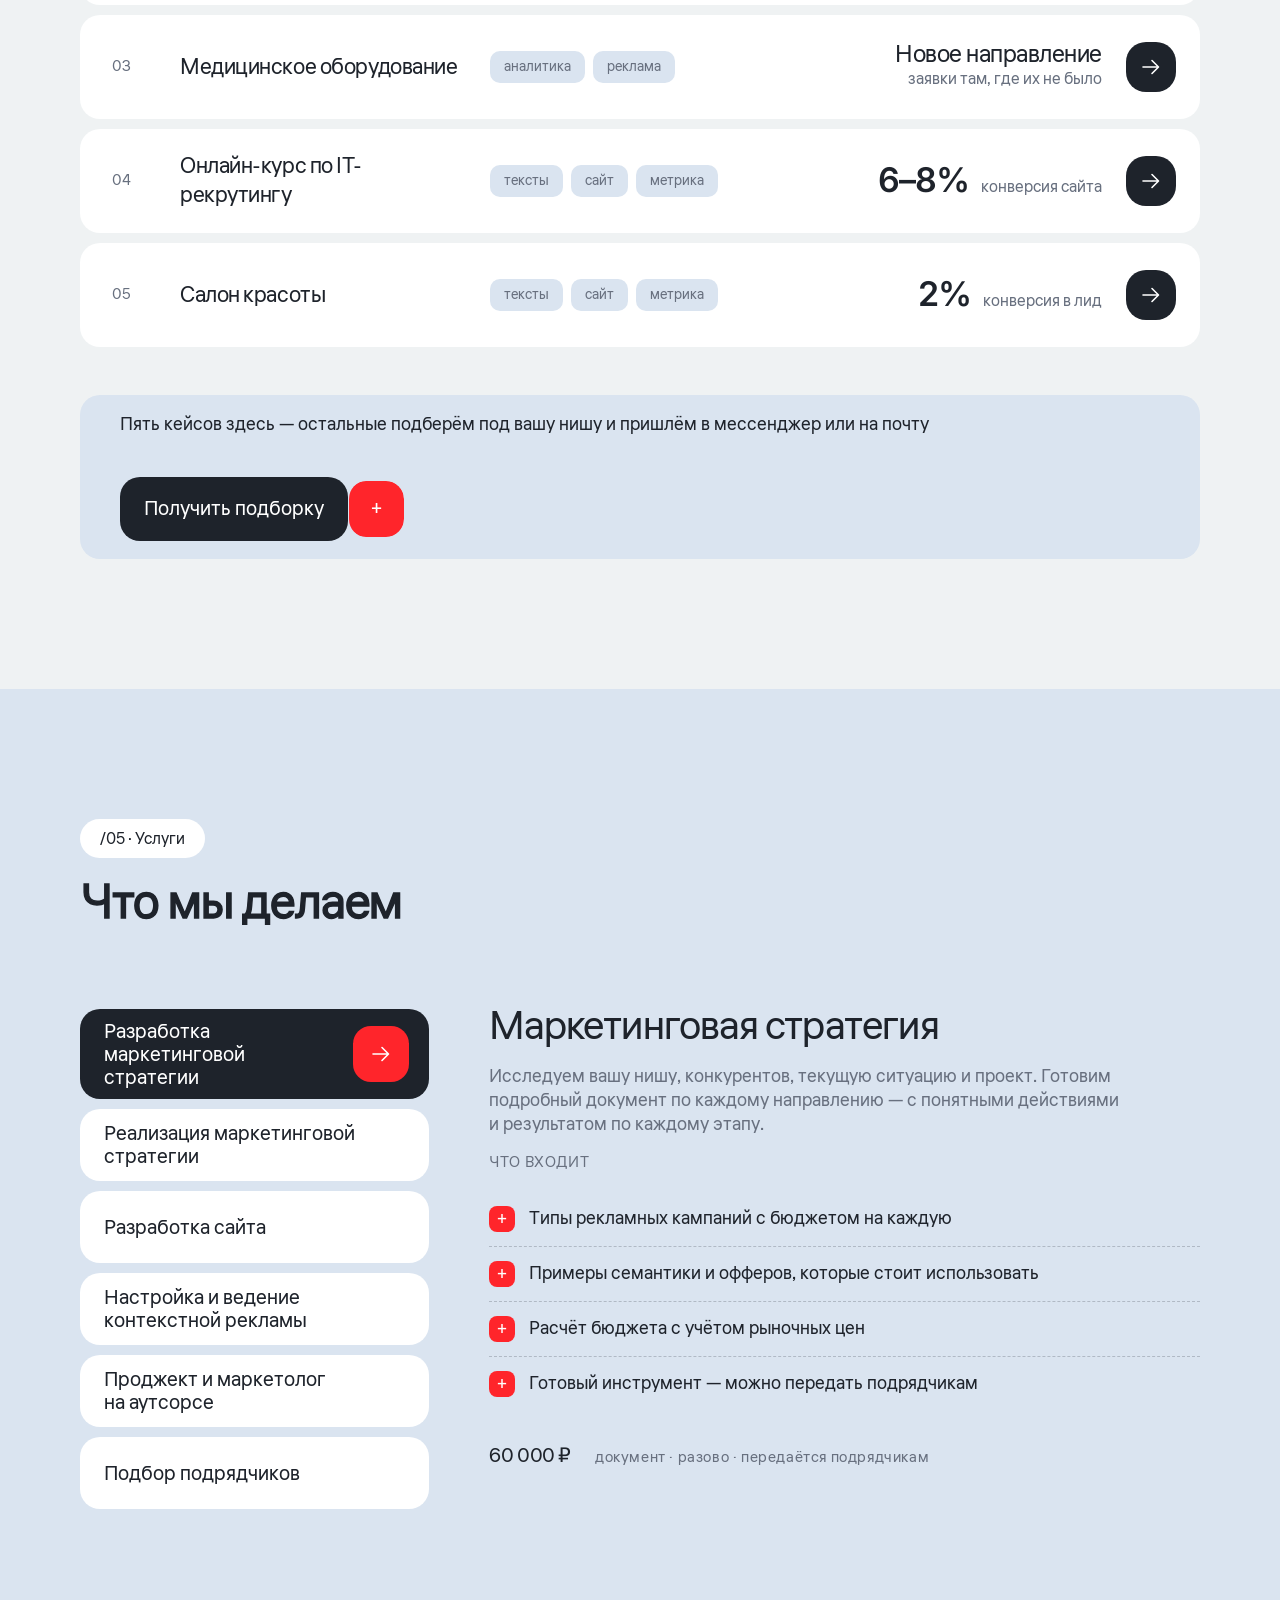
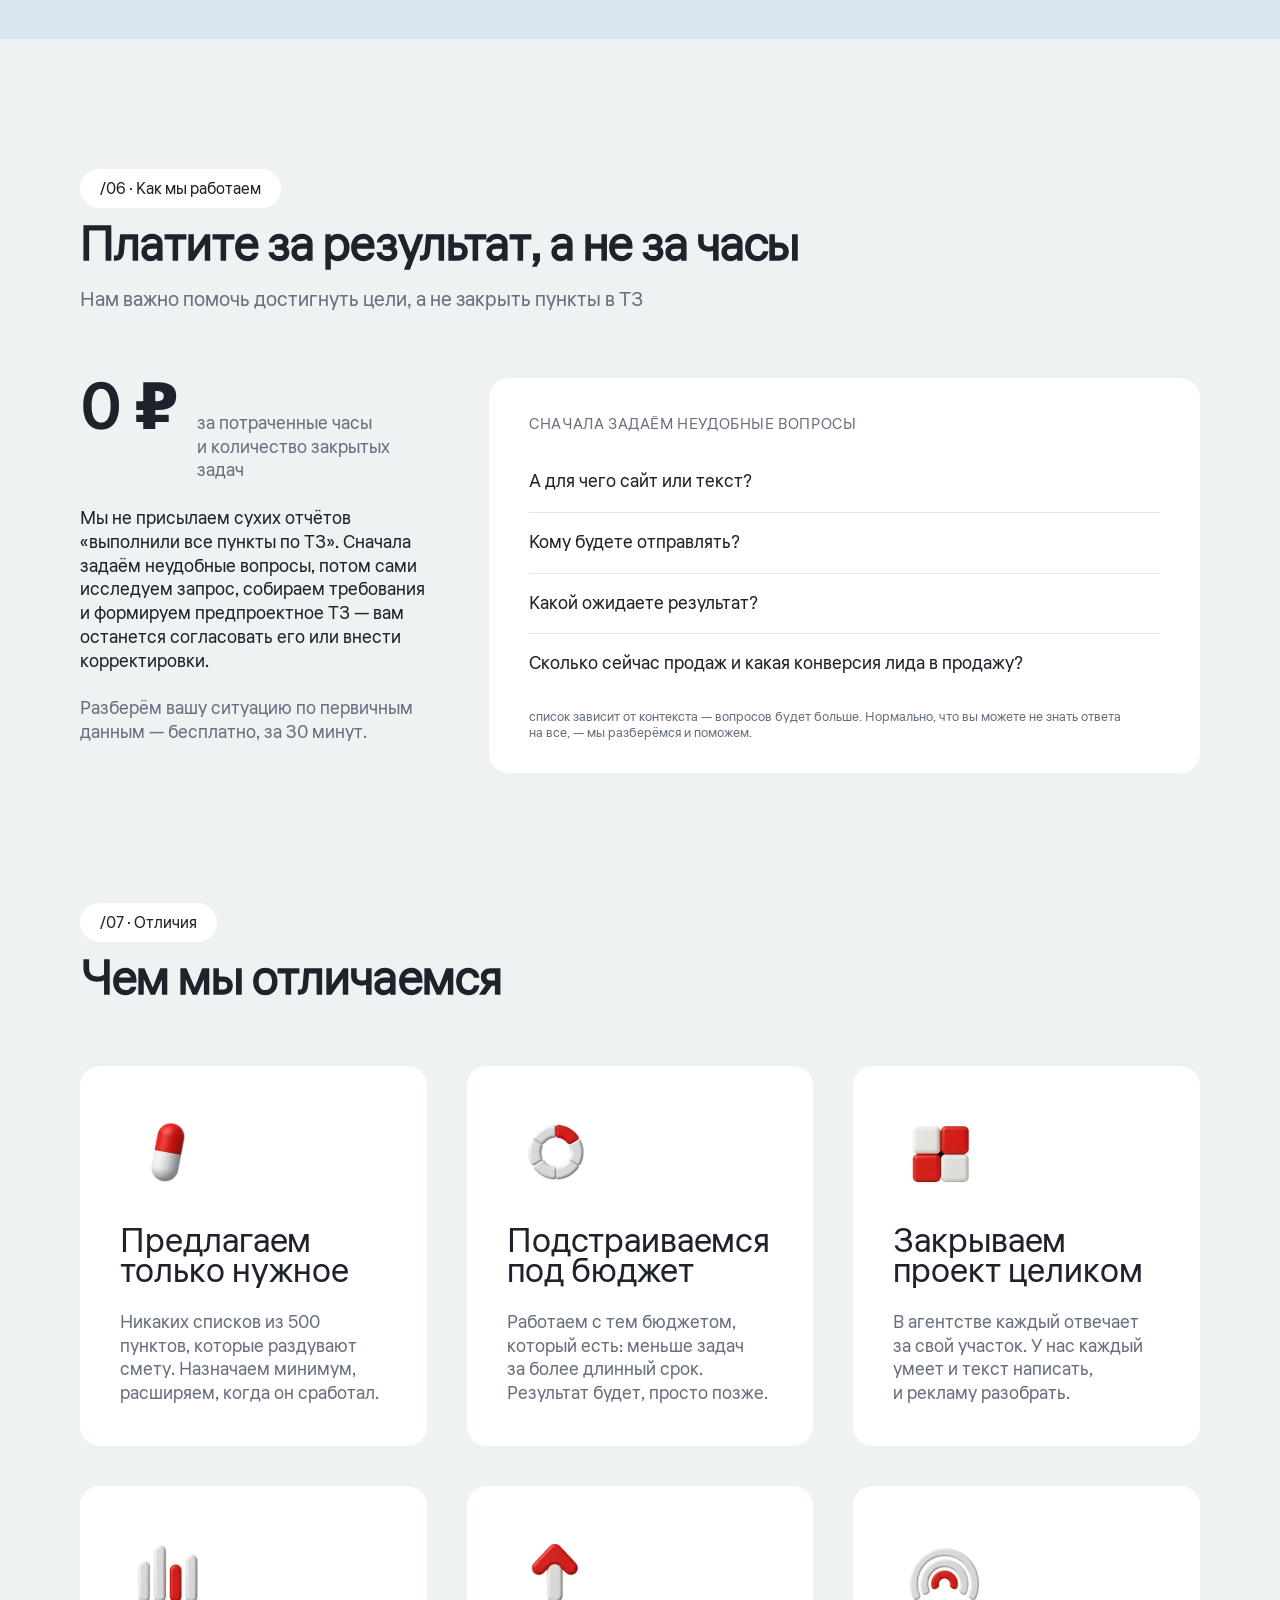
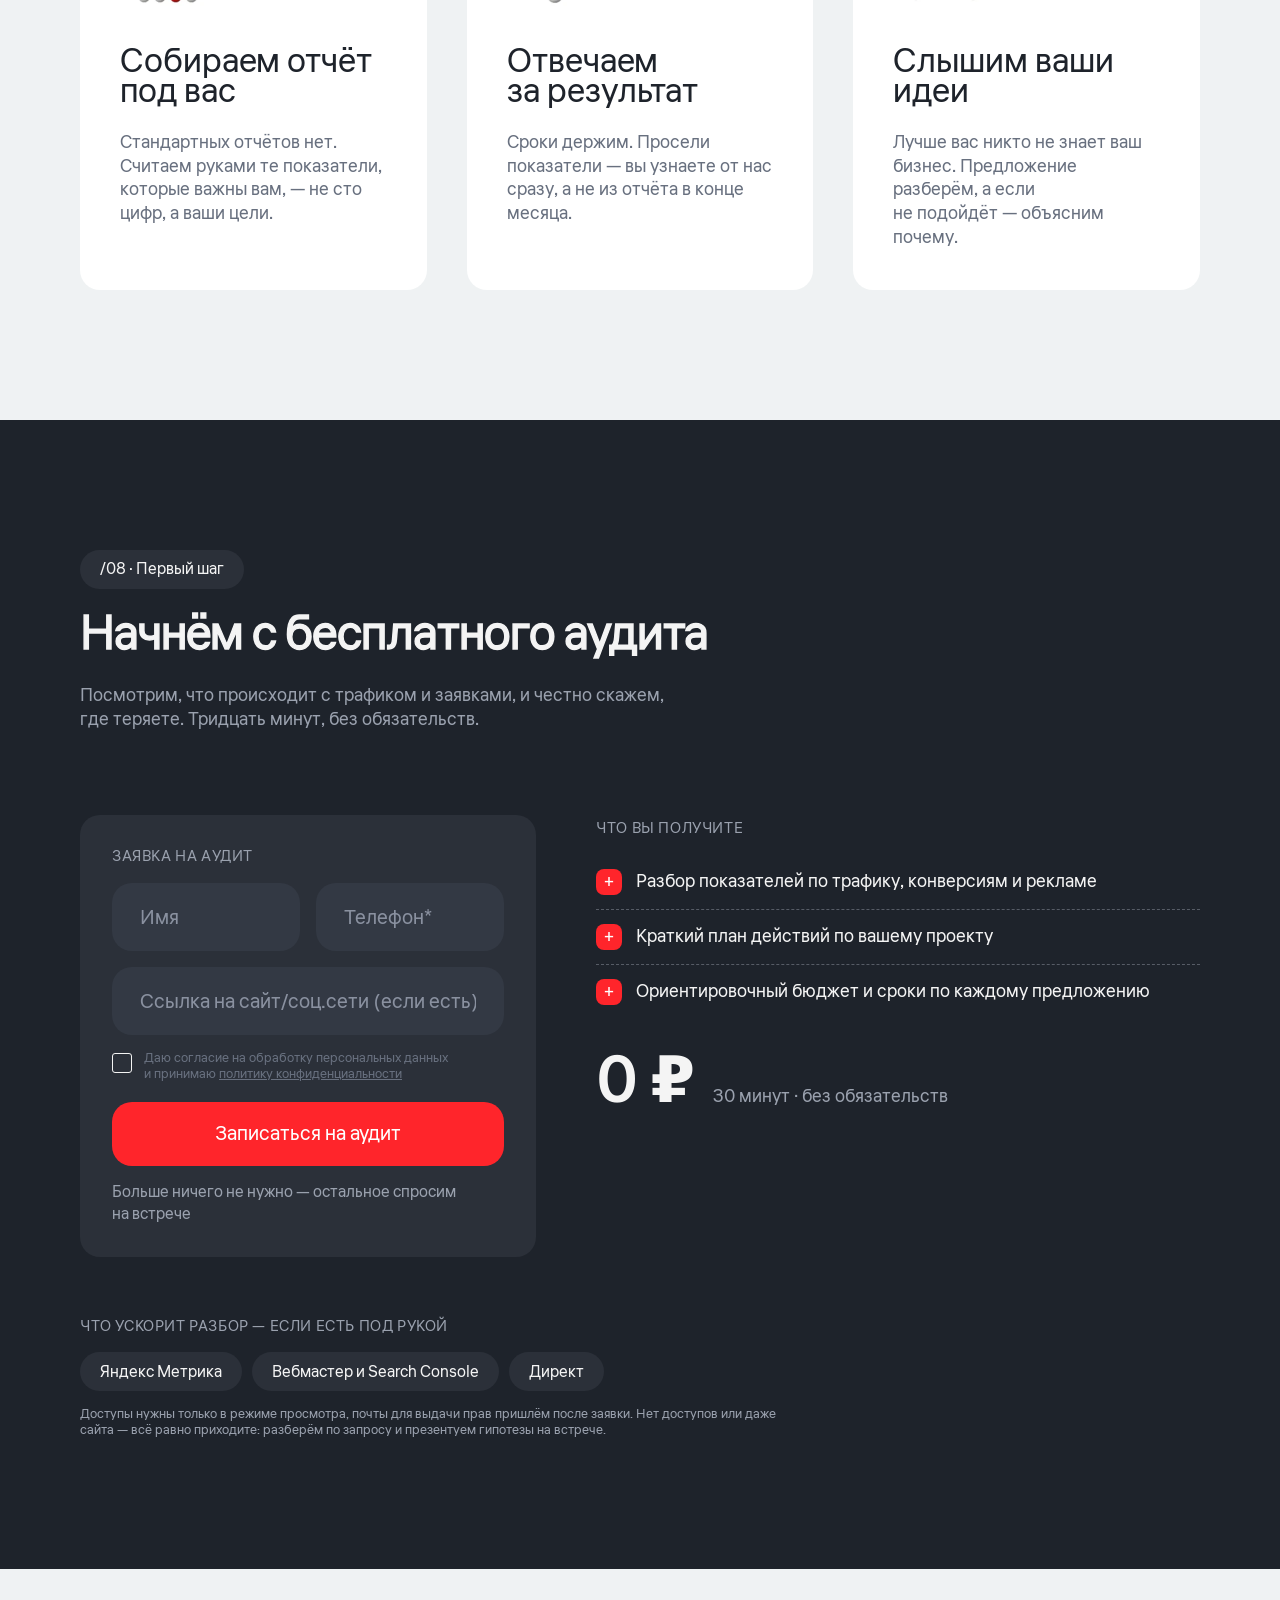
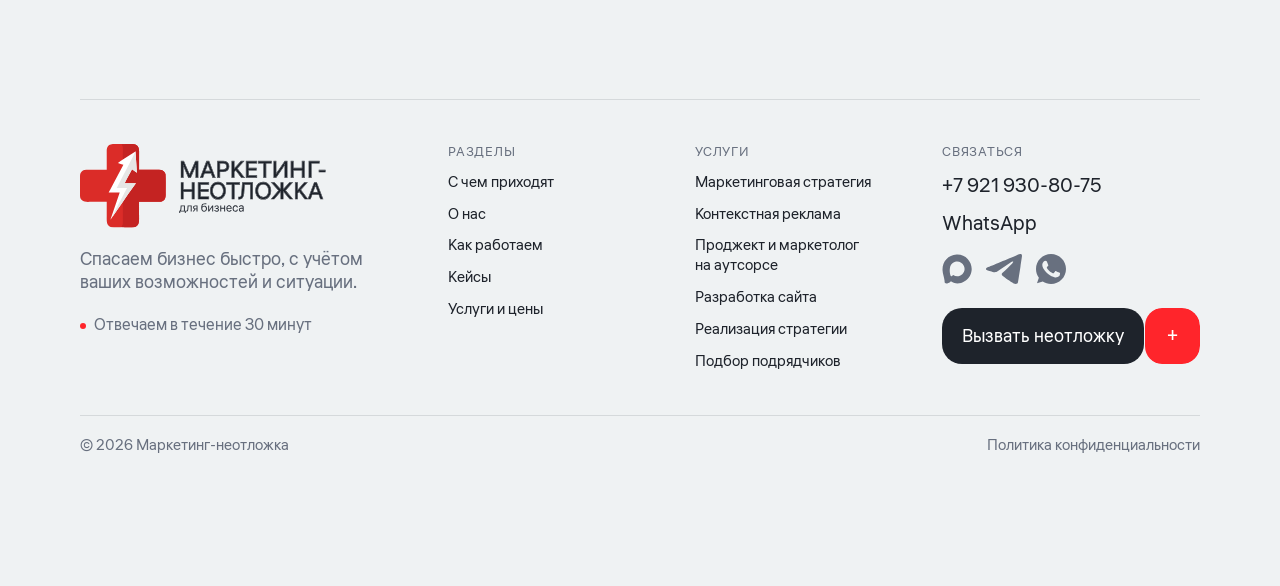
==== commit af9a0bb8: "Иконки соцсетей возвращены, добавлены цели Метрики Иконки MAX и Telegram вернул: убирать их было мои" ====
--- a/index.html
+++ b/index.html
@@ -76,8 +76,8 @@
 
     <div class="header__right">
       <span class="socials">
-        <!-- MAX: ссылки пока нет. Telegram нужен @-адрес, MAX — ссылка на профиль из приложения (max.ru/u/...). -->
-        <!-- Telegram: ссылки пока нет. Telegram нужен @-адрес, MAX — ссылка на профиль из приложения (max.ru/u/...). -->
+        <a href="#" target="_blank" rel="noopener" aria-label="MAX"><img src="img/social-max.svg" alt="" width="30" height="30"></a>  <!-- поставить ссылку, когда будет -->
+        <a href="#" target="_blank" rel="noopener" aria-label="Telegram"><img src="img/social-tg.svg" alt="" width="30" height="30"></a>  <!-- поставить ссылку, когда будет -->
         <a href="https://wa.me/79219308075" target="_blank" rel="noopener" aria-label="WhatsApp"><img src="img/social-wa.svg" width="30" height="30" alt=""></a>
       </span>
       <button class="btn btn--dark btn--sm" data-modal-open="audit">Вызвать неотложку</button>
@@ -578,8 +578,8 @@
         <a class="big" href="tel:+79219308075">+7 921 930-80-75</a>
         <a class="big" href="https://wa.me/79219308075" target="_blank" rel="noopener">WhatsApp</a>
         <span class="socials">
-          <!-- MAX: ссылки пока нет. Telegram нужен @-адрес, MAX — ссылка на профиль из приложения (max.ru/u/...). -->
-          <!-- Telegram: ссылки пока нет. Telegram нужен @-адрес, MAX — ссылка на профиль из приложения (max.ru/u/...). -->
+          <a href="#" target="_blank" rel="noopener" aria-label="MAX"><img src="img/social-max.svg" alt="" width="30" height="30"></a>  <!-- поставить ссылку, когда будет -->
+          <a href="#" target="_blank" rel="noopener" aria-label="Telegram"><img src="img/social-tg.svg" alt="" width="30" height="30"></a>  <!-- поставить ссылку, когда будет -->
           <a href="https://wa.me/79219308075" target="_blank" rel="noopener" aria-label="WhatsApp"><img src="img/social-wa.svg" width="30" height="30" alt=""></a>
         </span>
         <span class="call footer__cta" data-modal-open="audit" role="button" tabindex="0">
@@ -931,6 +931,6 @@
   <button class="btn btn--dark btn--sm cookie__ok" type="button" data-cookie-ok>Хорошо</button>
 </div>
 
-<script src="script.js?v=5"></script>
+<script src="script.js?v=6"></script>
 </body>
 </html>
--- a/styles.css
+++ b/styles.css
@@ -585,18 +585,19 @@
 /* Уведомление про cookie. Висит внизу поверх страницы, не перекрывая
    контент целиком: одна строка текста и кнопка. Прячется навсегда
    после нажатия — выбор хранится в браузере, на сервер не уходит. */
-.cookie{position:fixed;left:var(--gutter);right:var(--gutter);bottom:24px;z-index:60;
-  display:flex;align-items:center;gap:24px;
-  padding:20px 24px;border-radius:var(--r-16);
-  background:var(--white);box-shadow:0 10px 40px rgba(30,35,43,.16);}
+.cookie{position:fixed;left:auto;right:var(--gutter);bottom:24px;z-index:60;
+  max-width:520px;display:flex;align-items:center;gap:16px;
+  padding:14px 16px;border-radius:var(--r-13);
+  background:var(--white);box-shadow:0 8px 32px rgba(30,35,43,.14);}
 .cookie[hidden]{display:none;}
-.cookie__text{margin:0;color:var(--text-2);}
+.cookie__text{margin:0;color:var(--text-2);font-size:var(--t-micro);line-height:1.4;}
 .cookie__text a{color:var(--ink);text-decoration:underline;text-underline-offset:3px;}
-.cookie__ok{flex:0 0 auto;}
+/* Кнопка мельче обычной: уведомление не должно спорить с кнопками страницы */
+.cookie__ok{flex:0 0 auto;height:38px;padding:0 16px;font-size:var(--t-micro);border-radius:var(--r-10);}
 
 @media (max-width:767px){
-  .cookie{left:12px;right:12px;bottom:12px;flex-direction:column;align-items:stretch;
-    gap:14px;padding:16px;border-radius:var(--r-13);}
+  .cookie{left:12px;right:12px;max-width:none;flex-direction:column;align-items:stretch;
+    gap:12px;padding:14px;}
 
   .lightbox{padding:16px;}
   .lightbox__close{top:12px;right:12px;width:48px;height:48px;}
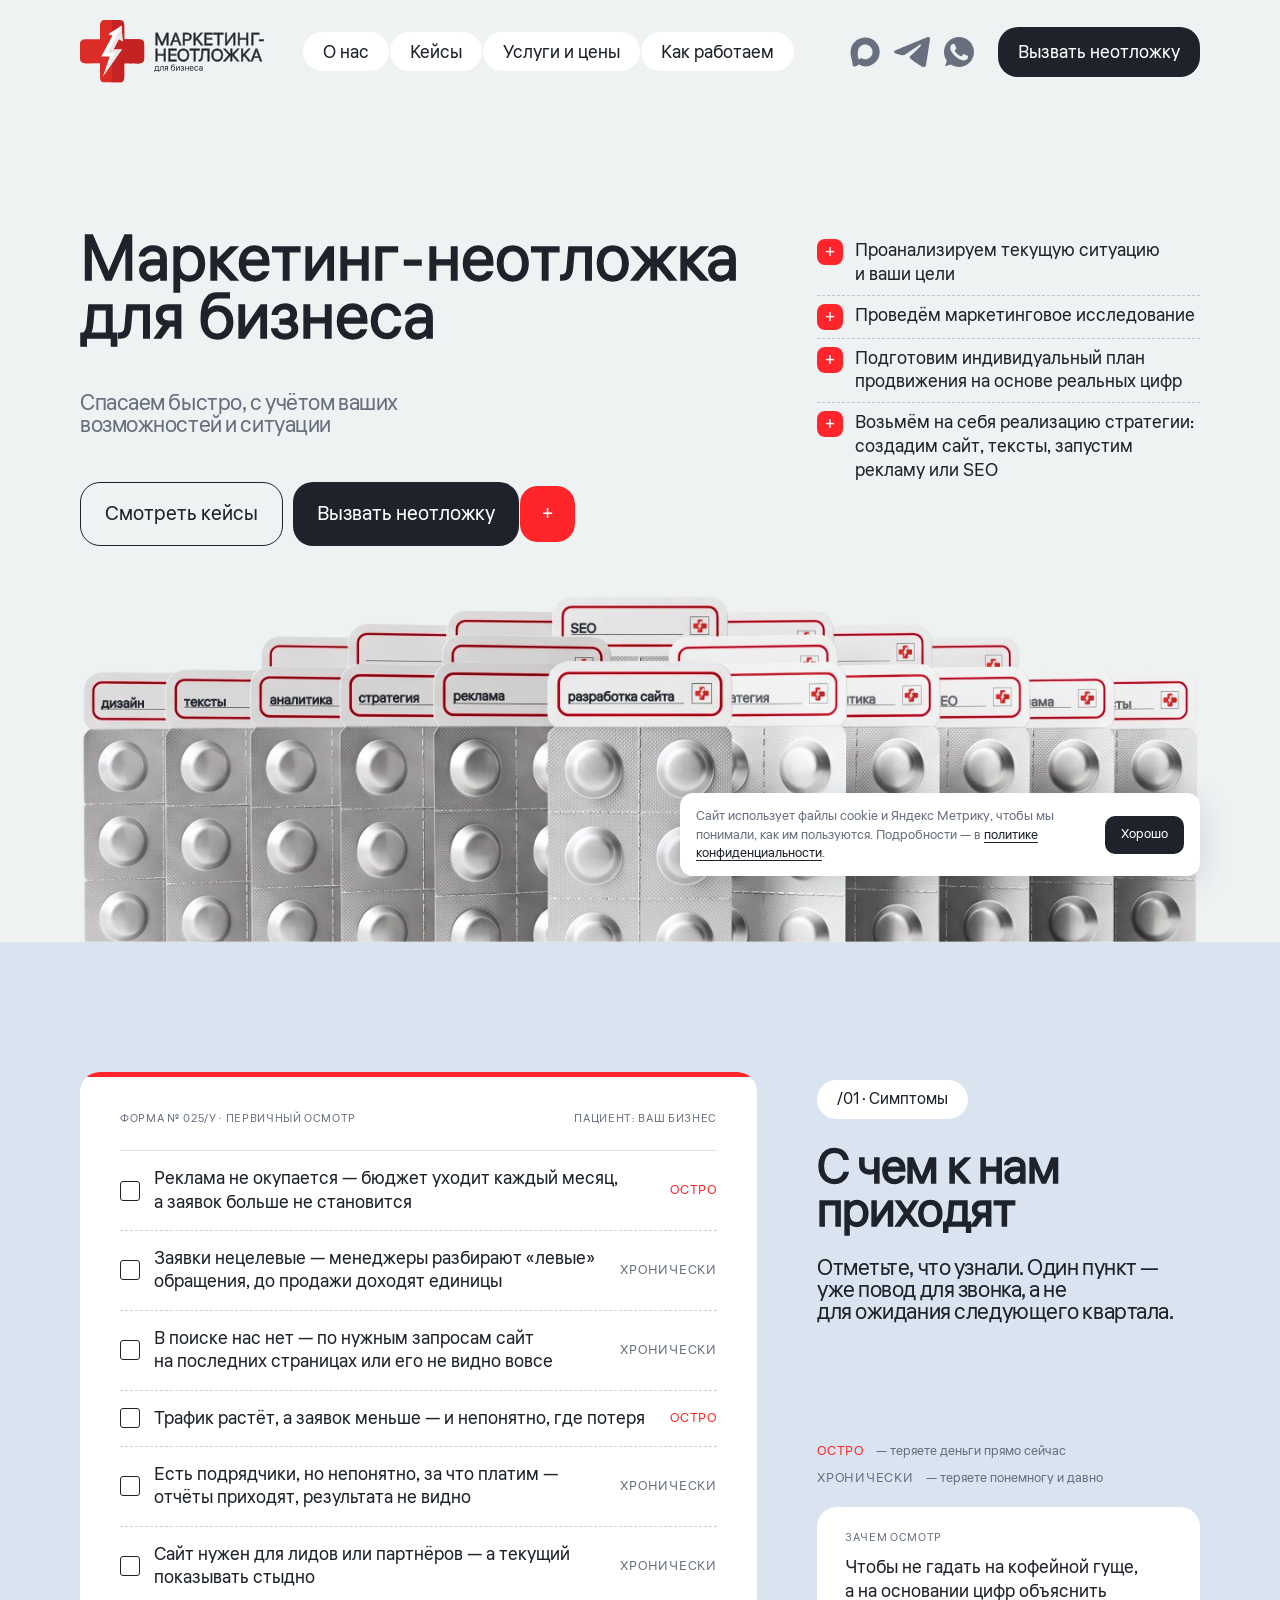
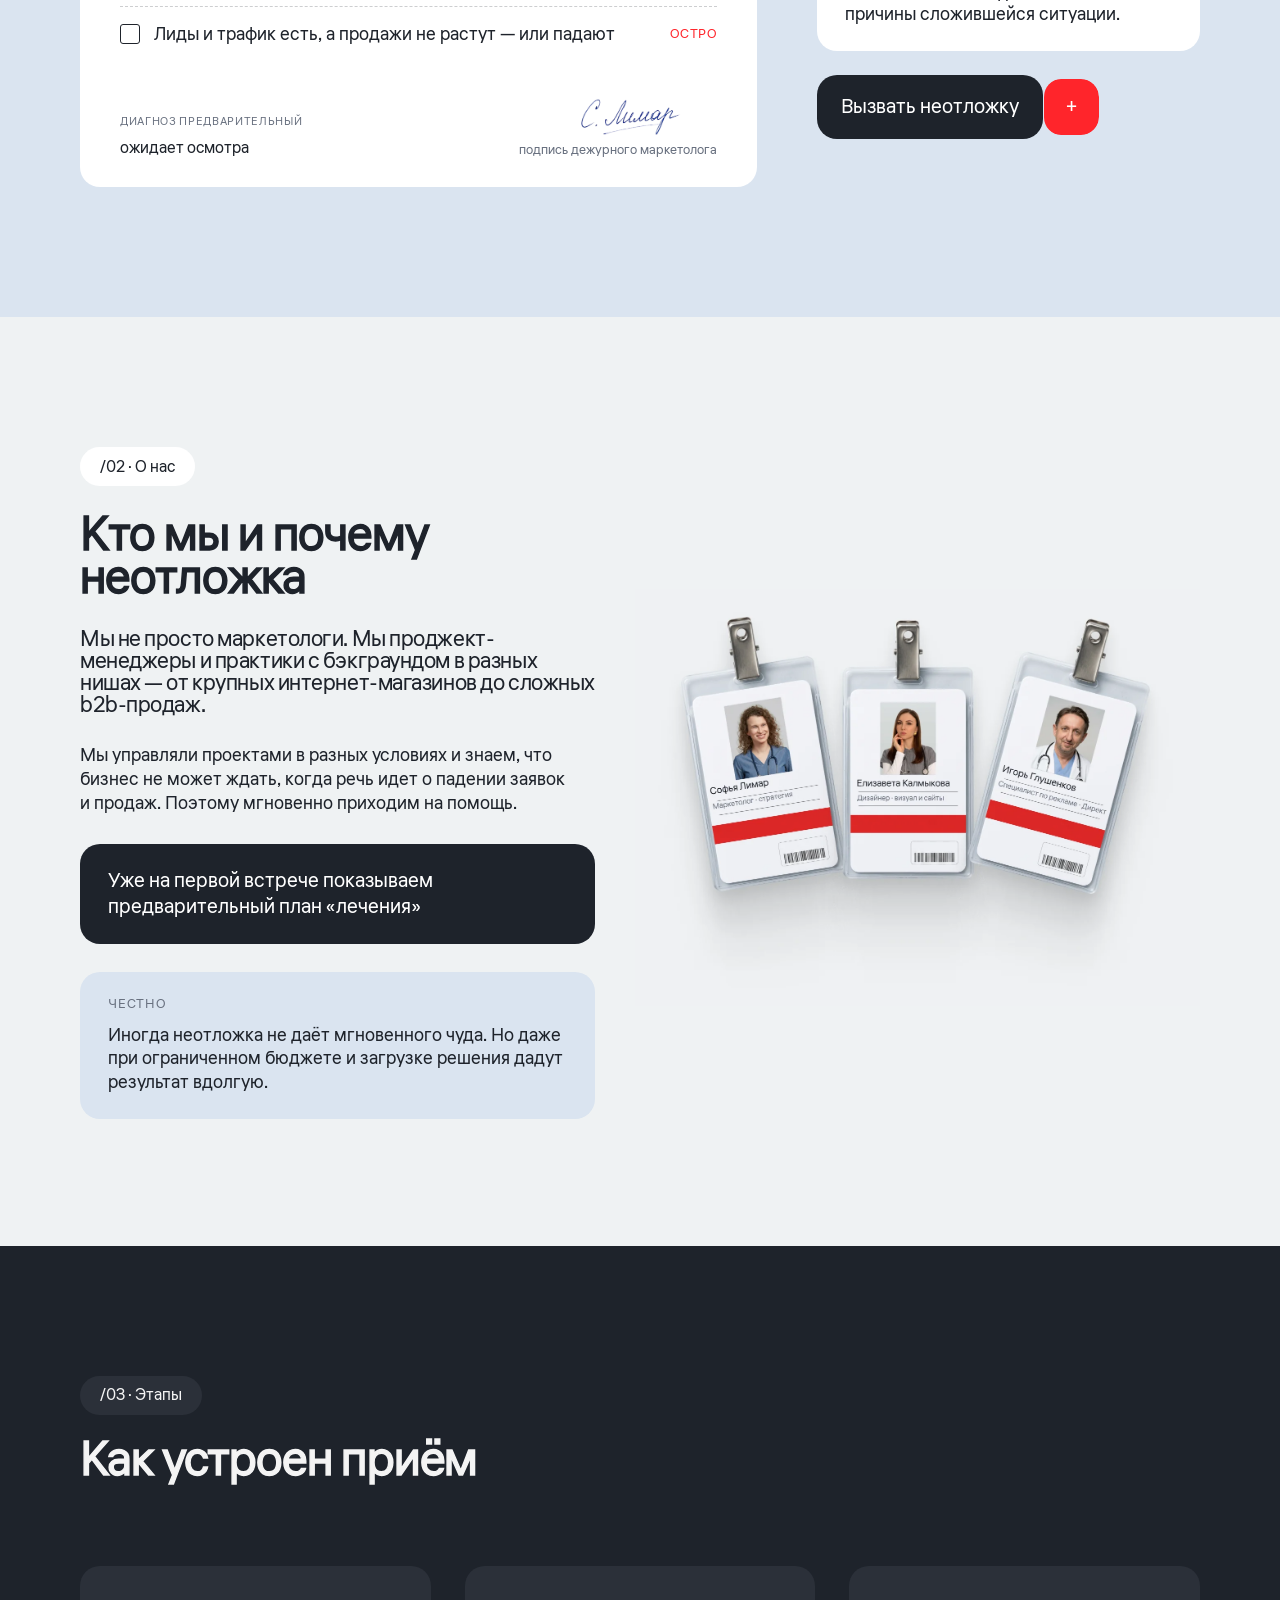
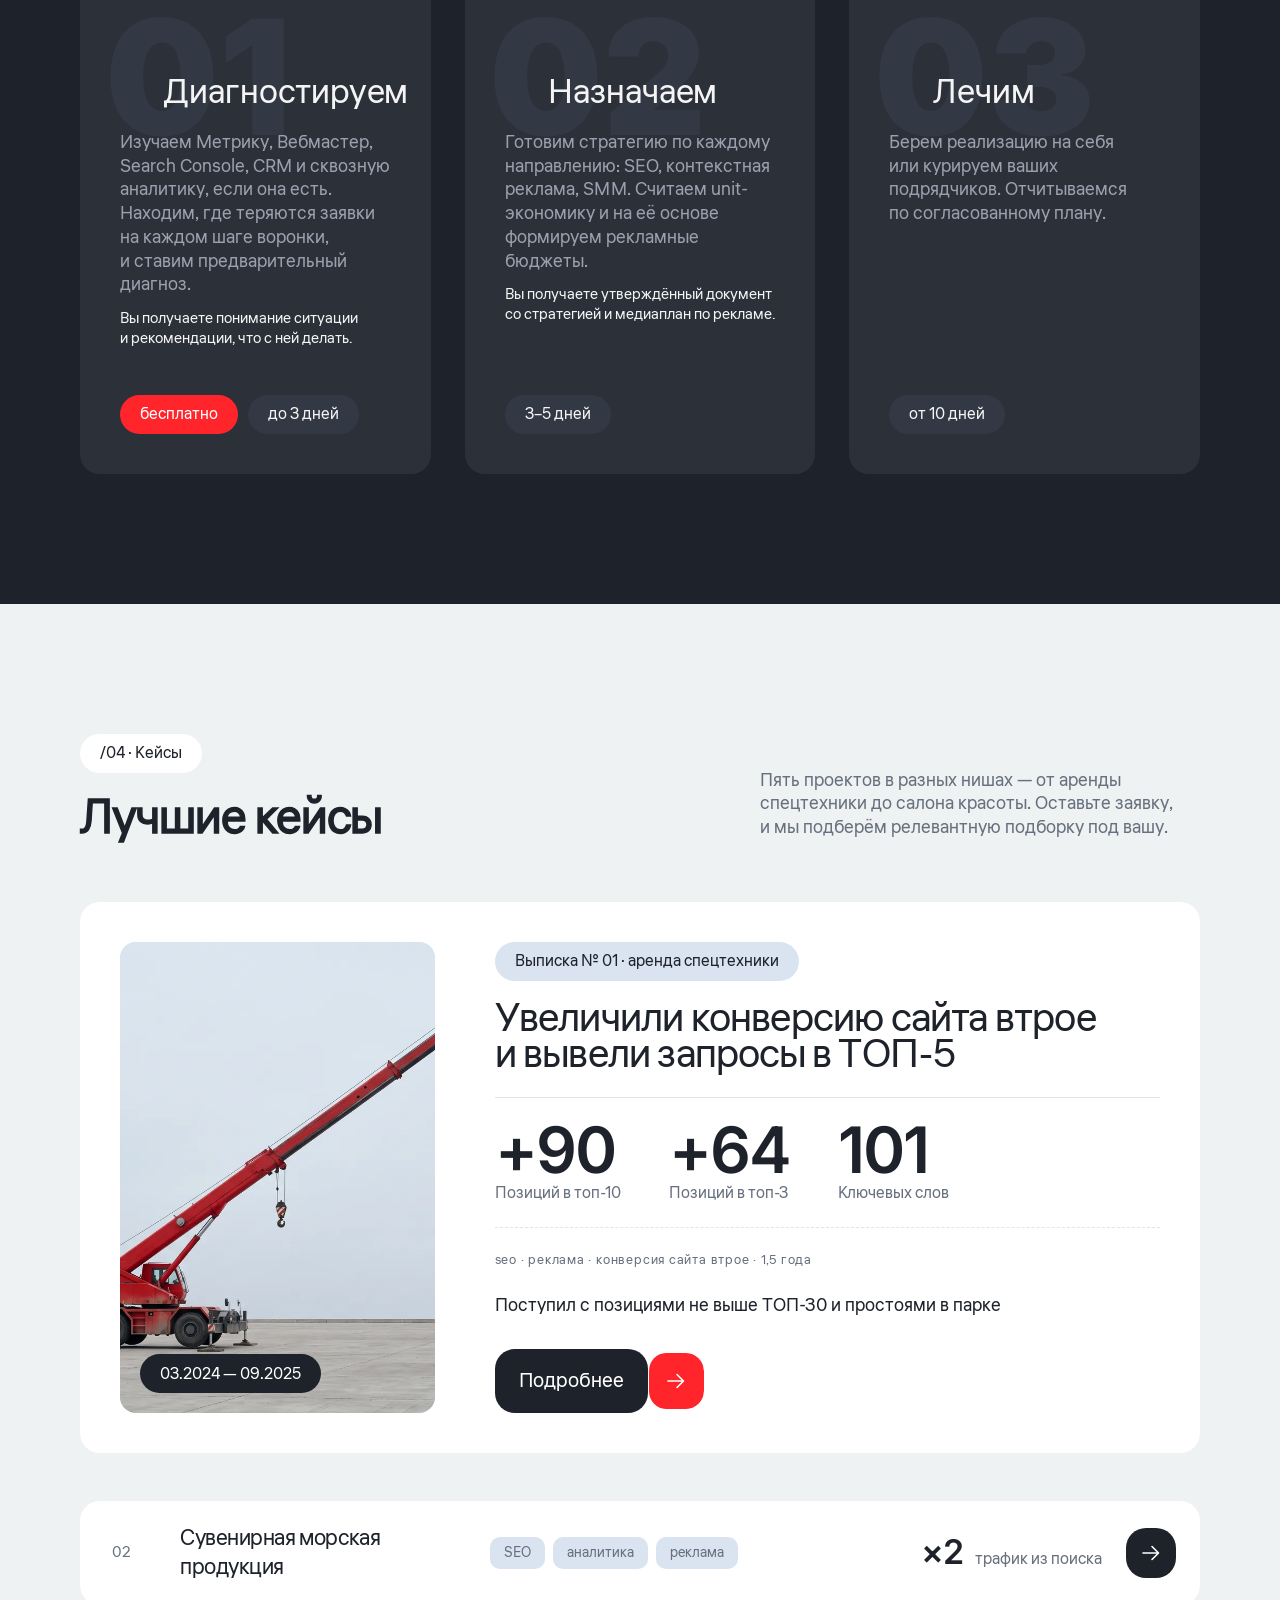
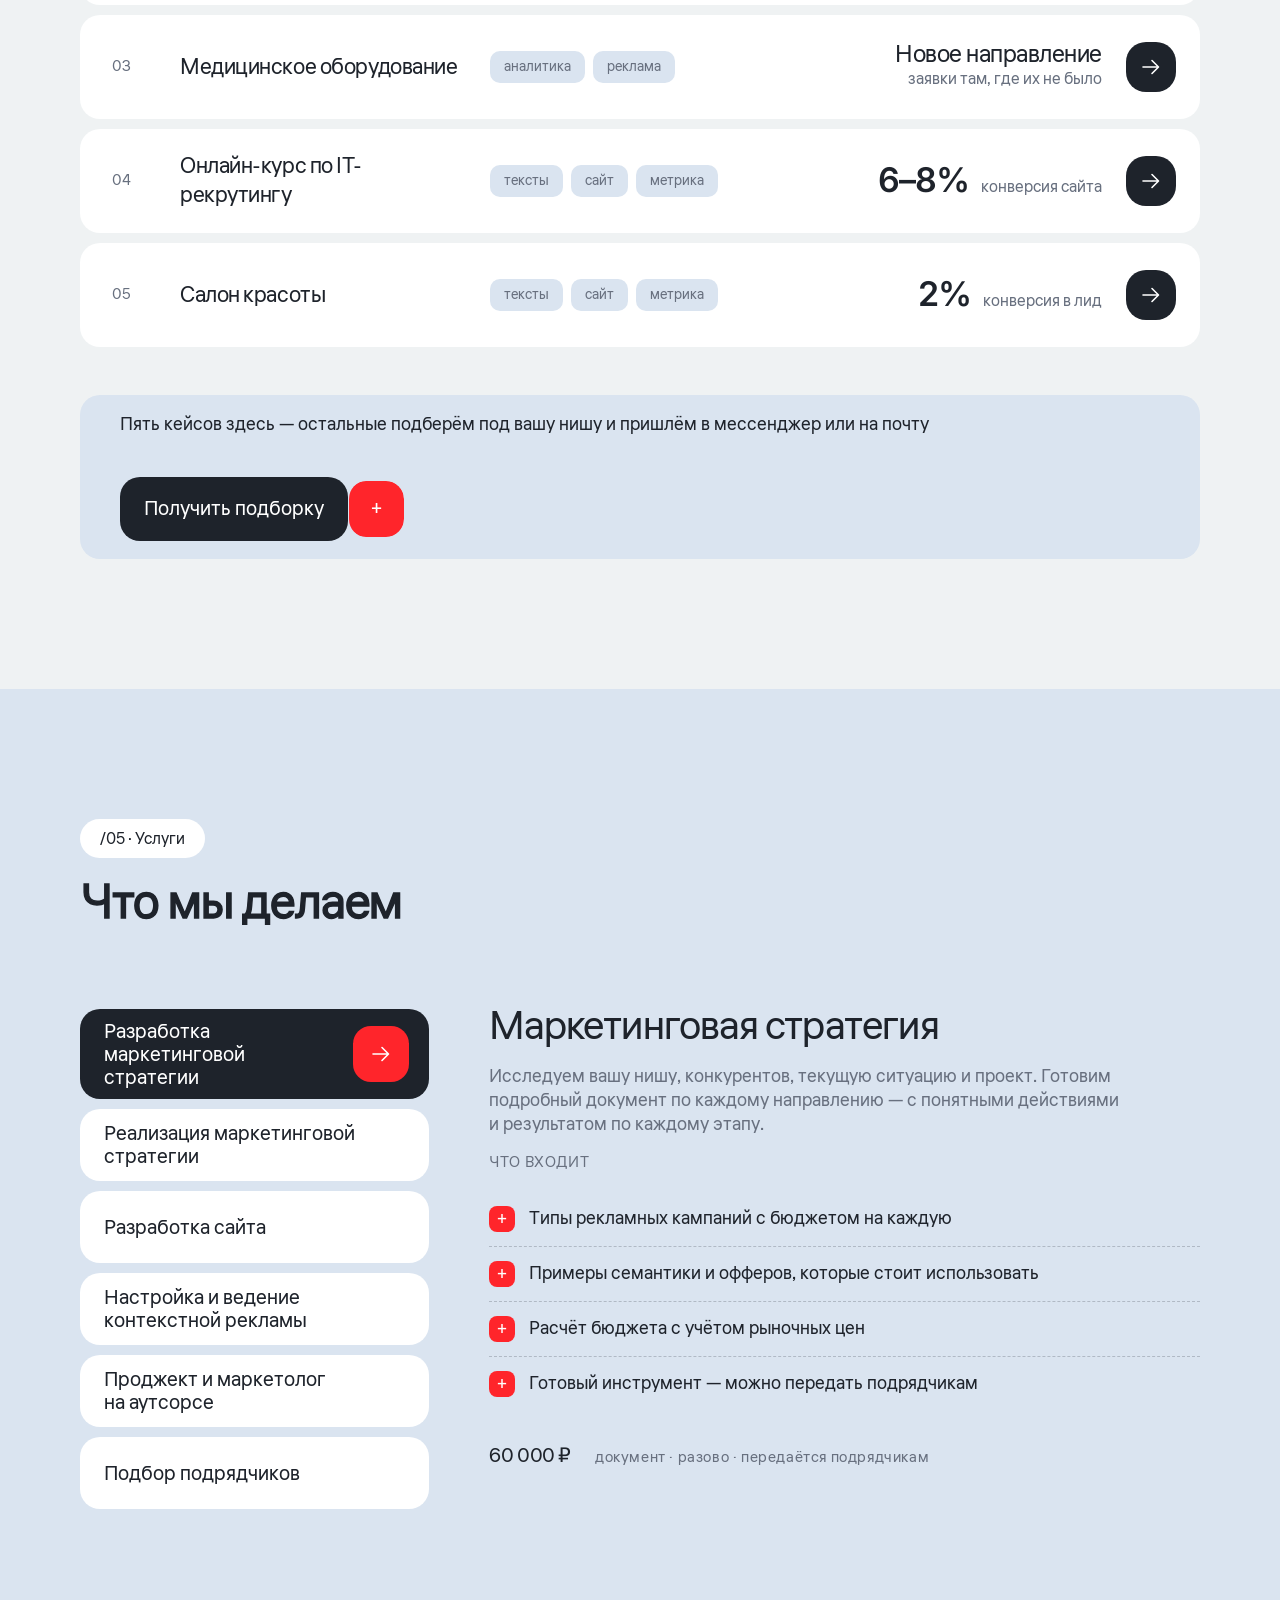
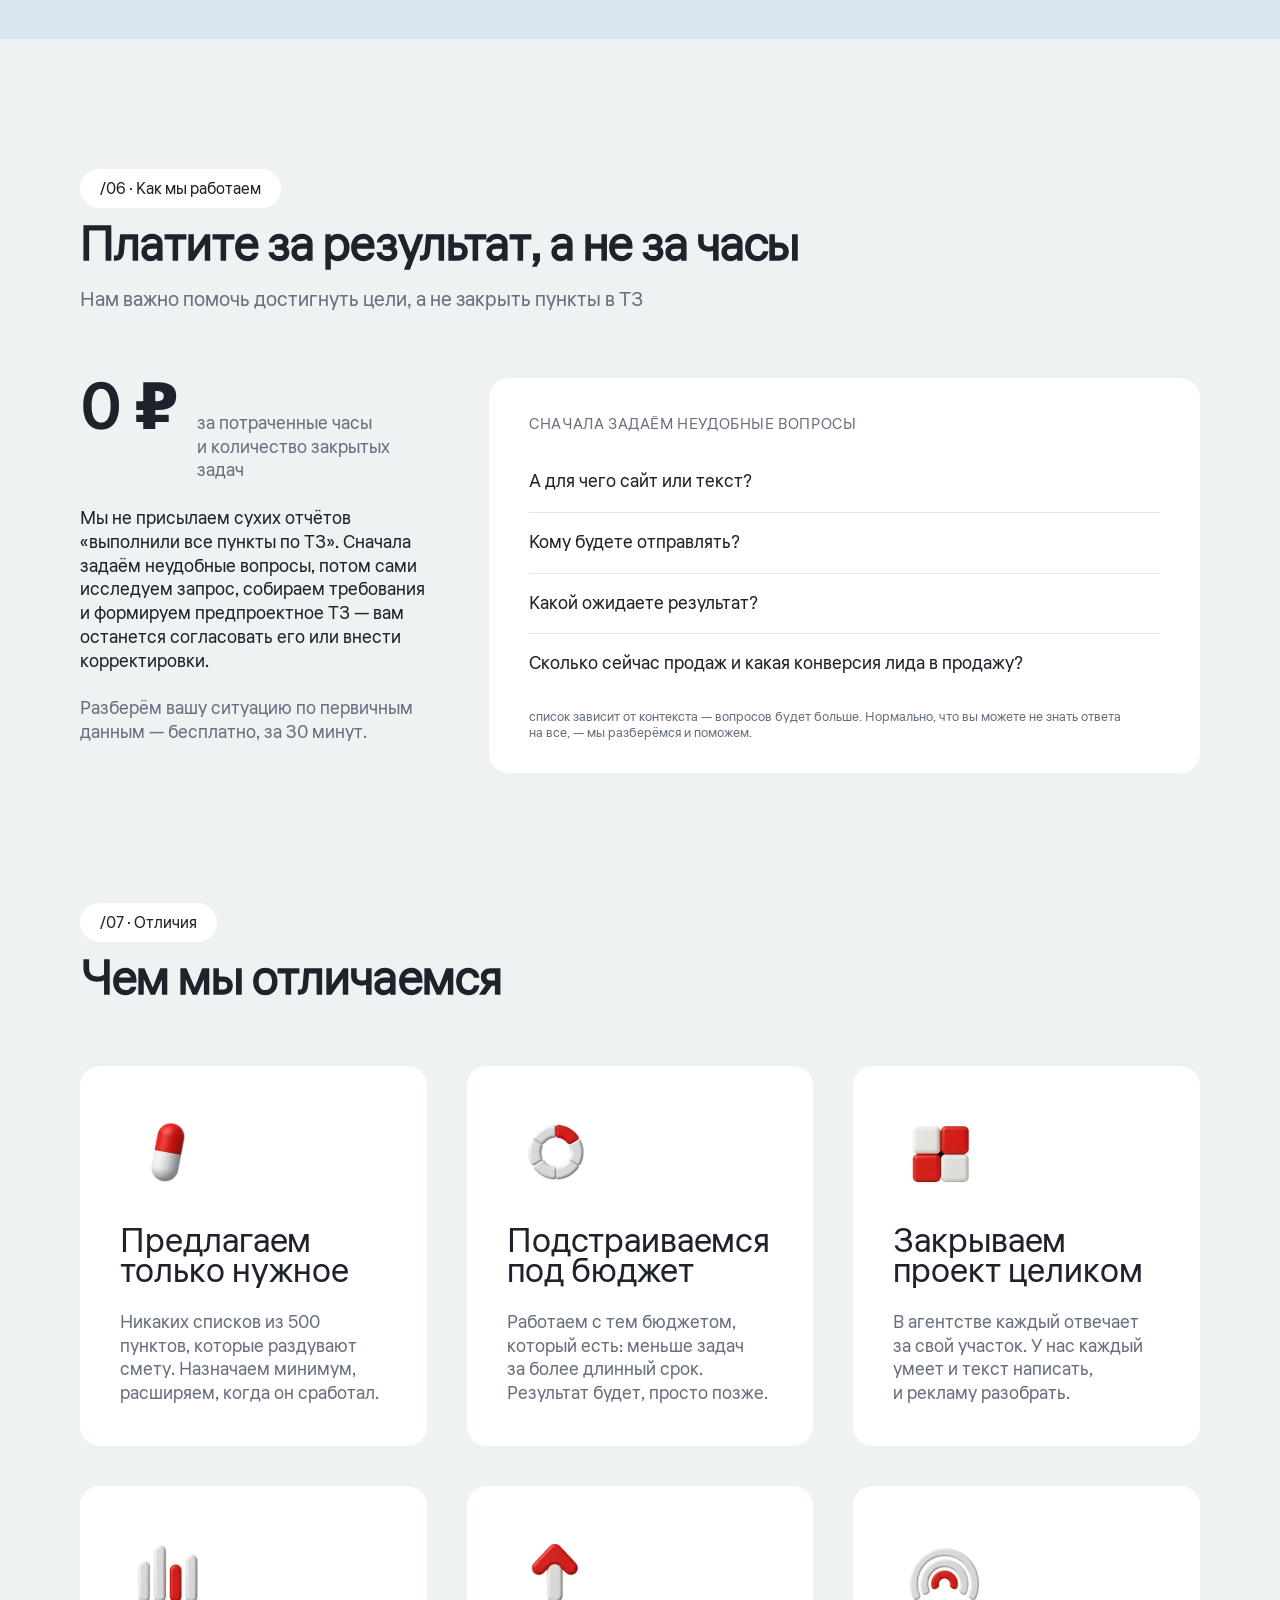
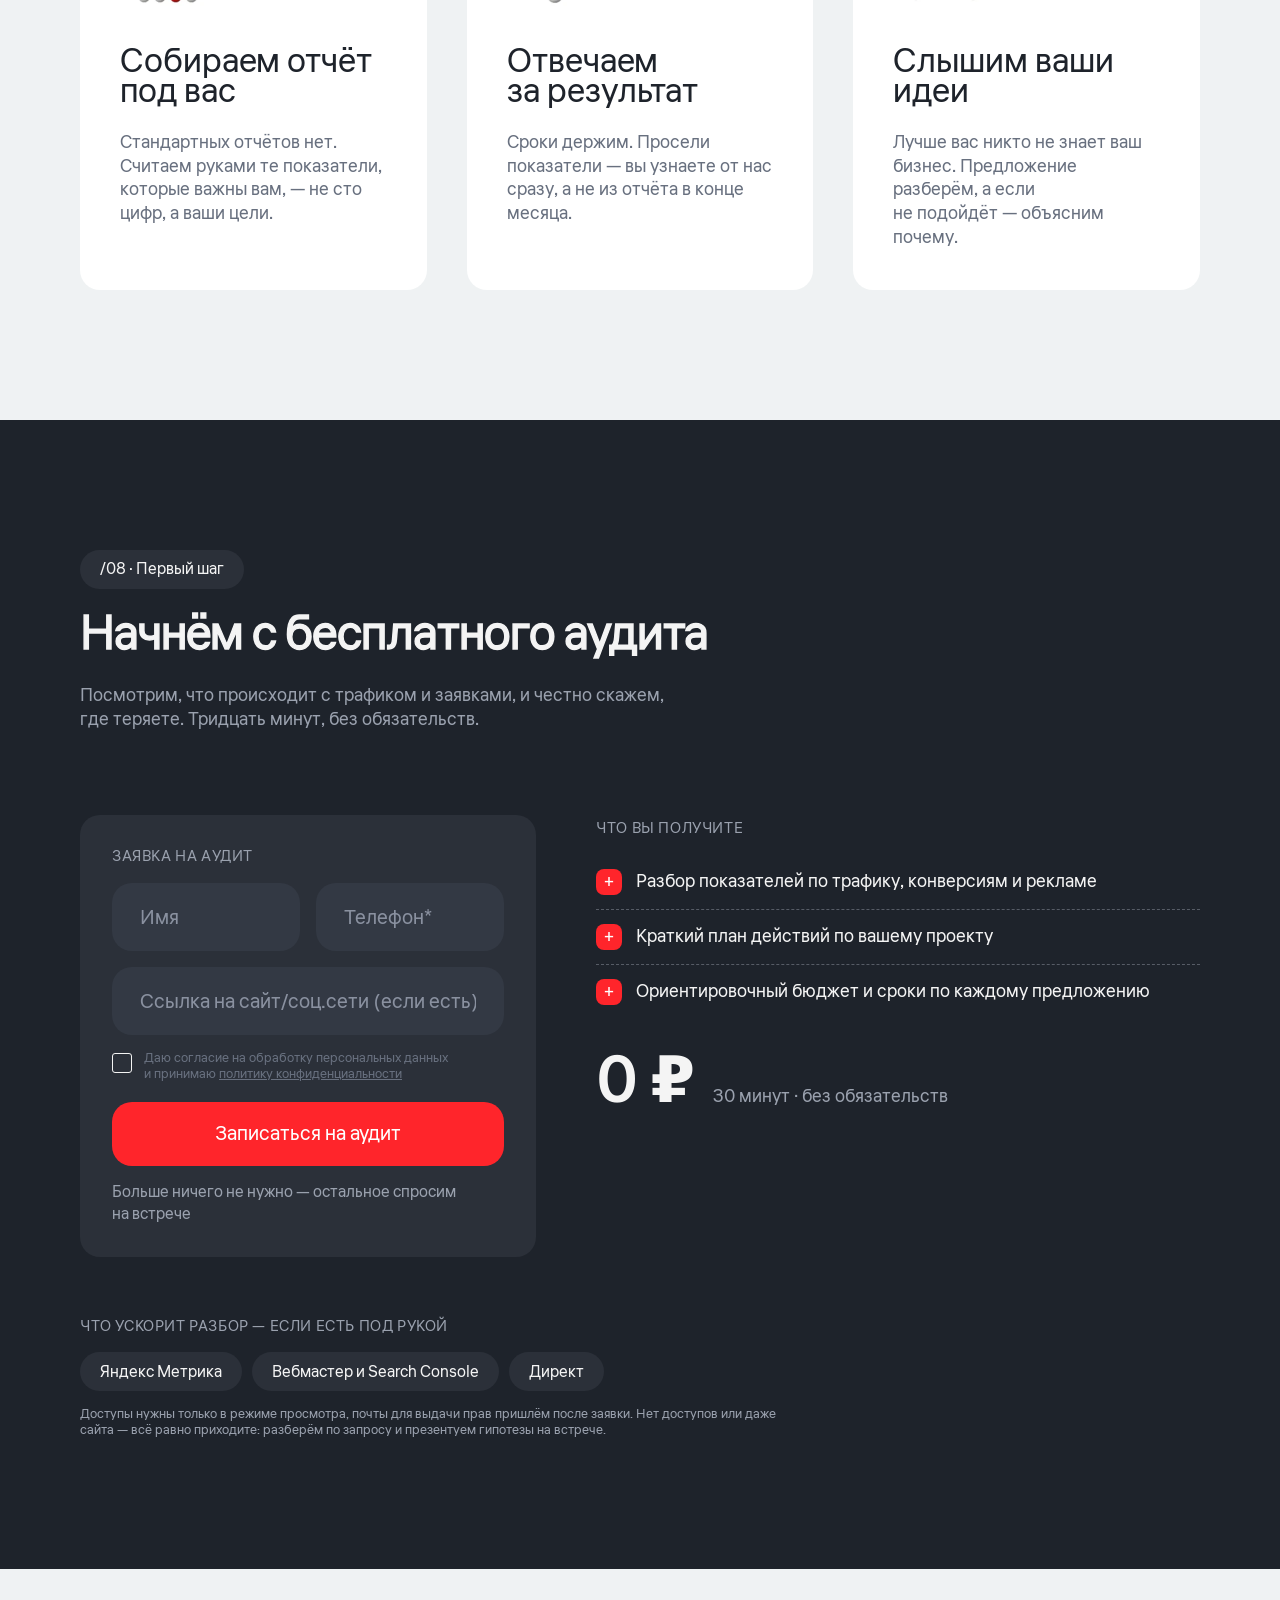
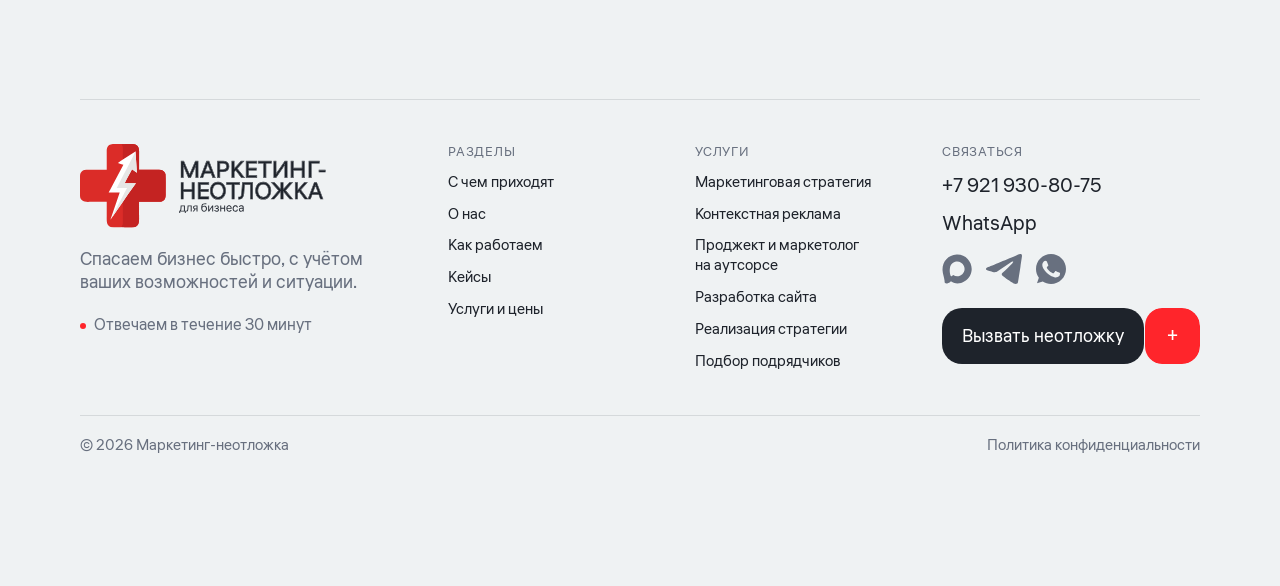
==== commit 5f5531a9: "Цели по кликам в Telegram и MAX Ловим по подписи иконки, а не по адресу: адресов пока нет, а цель до" ====
--- a/index.html
+++ b/index.html
@@ -931,6 +931,6 @@
   <button class="btn btn--dark btn--sm cookie__ok" type="button" data-cookie-ok>Хорошо</button>
 </div>
 
-<script src="script.js?v=6"></script>
+<script src="script.js?v=7"></script>
 </body>
 </html>
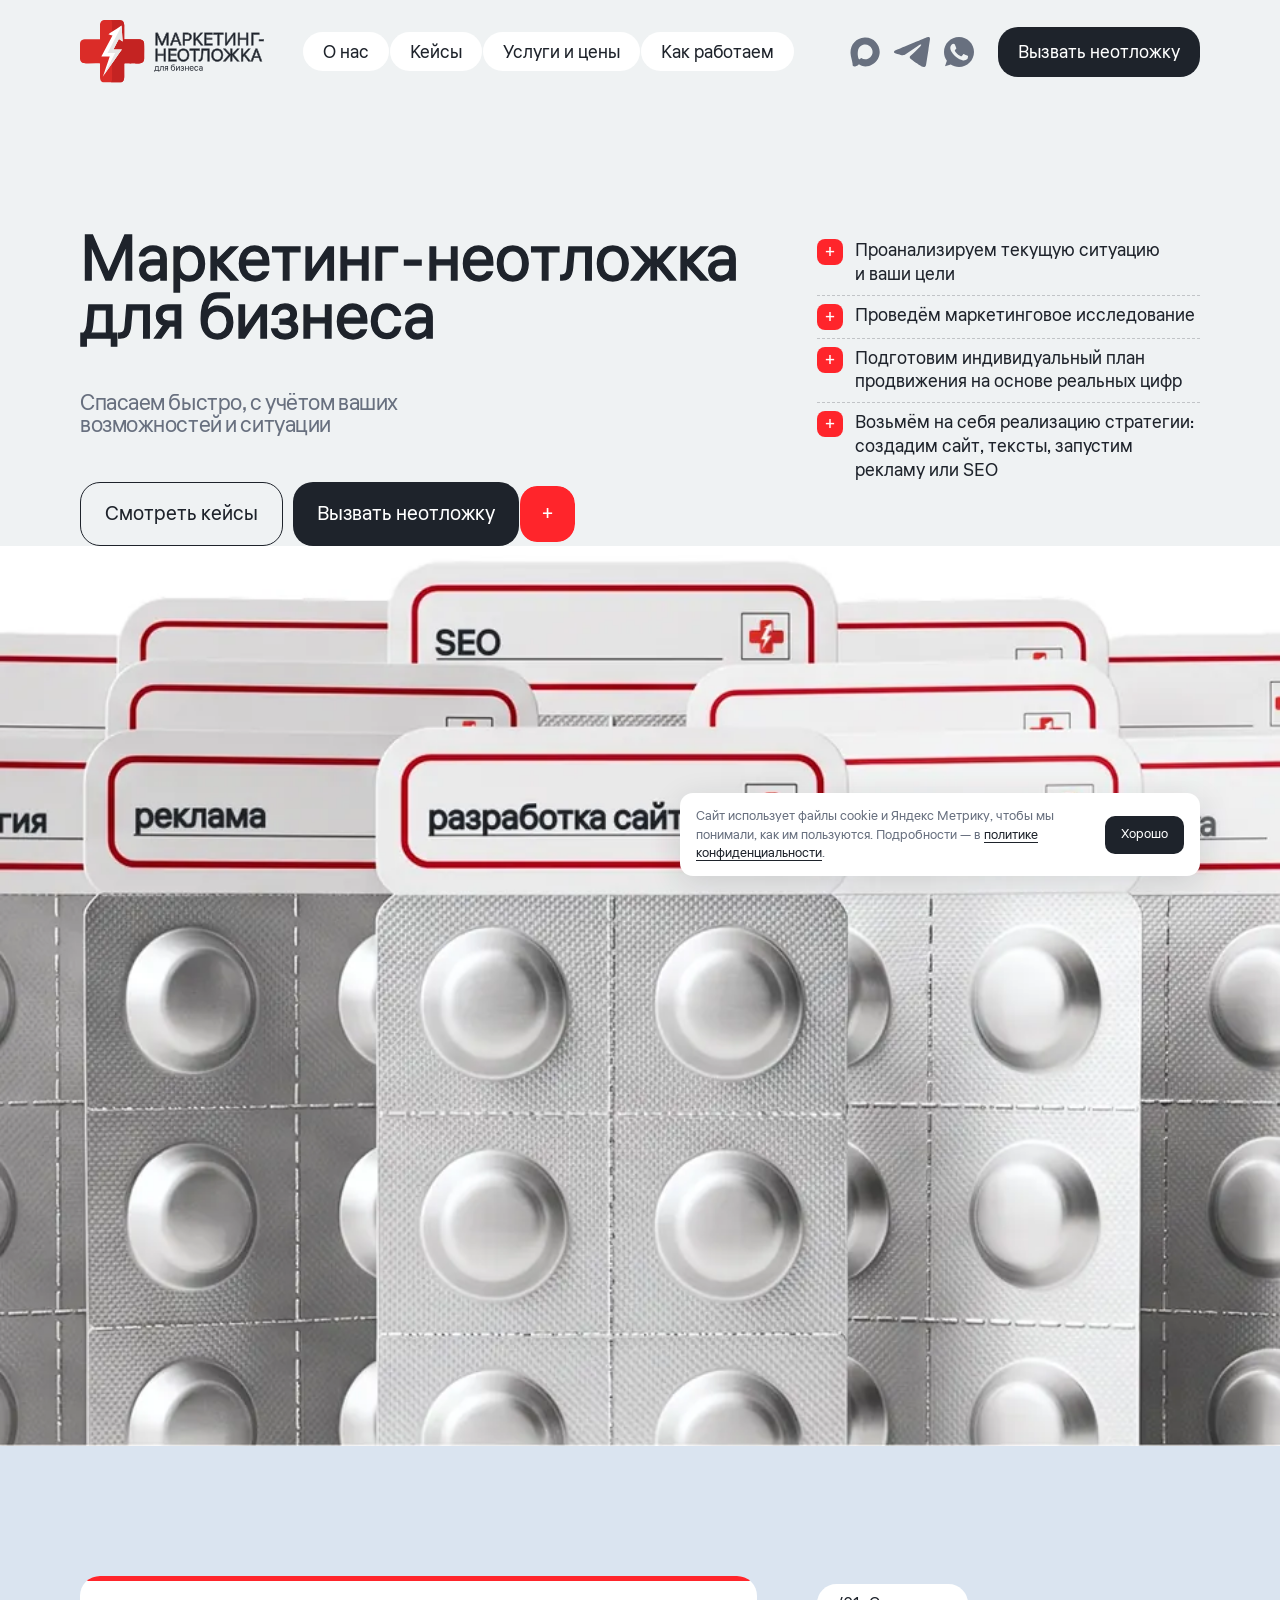
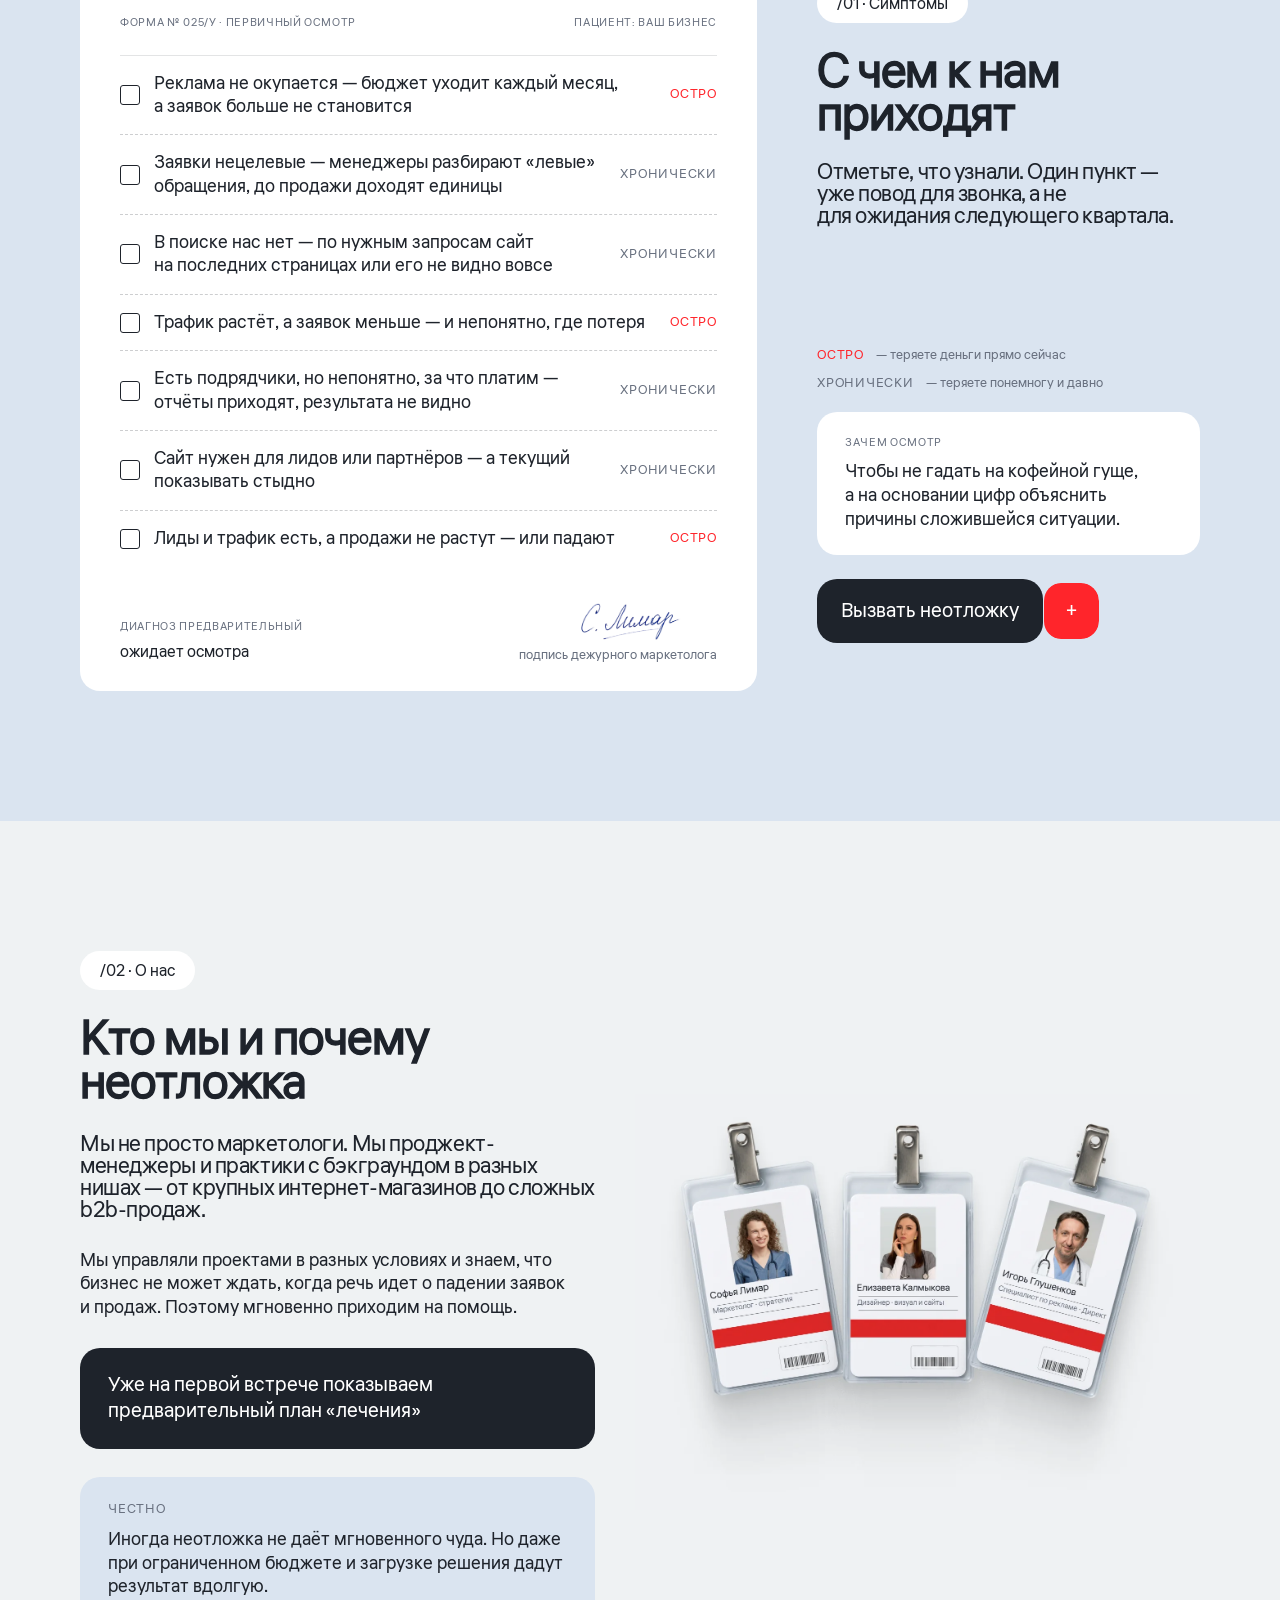
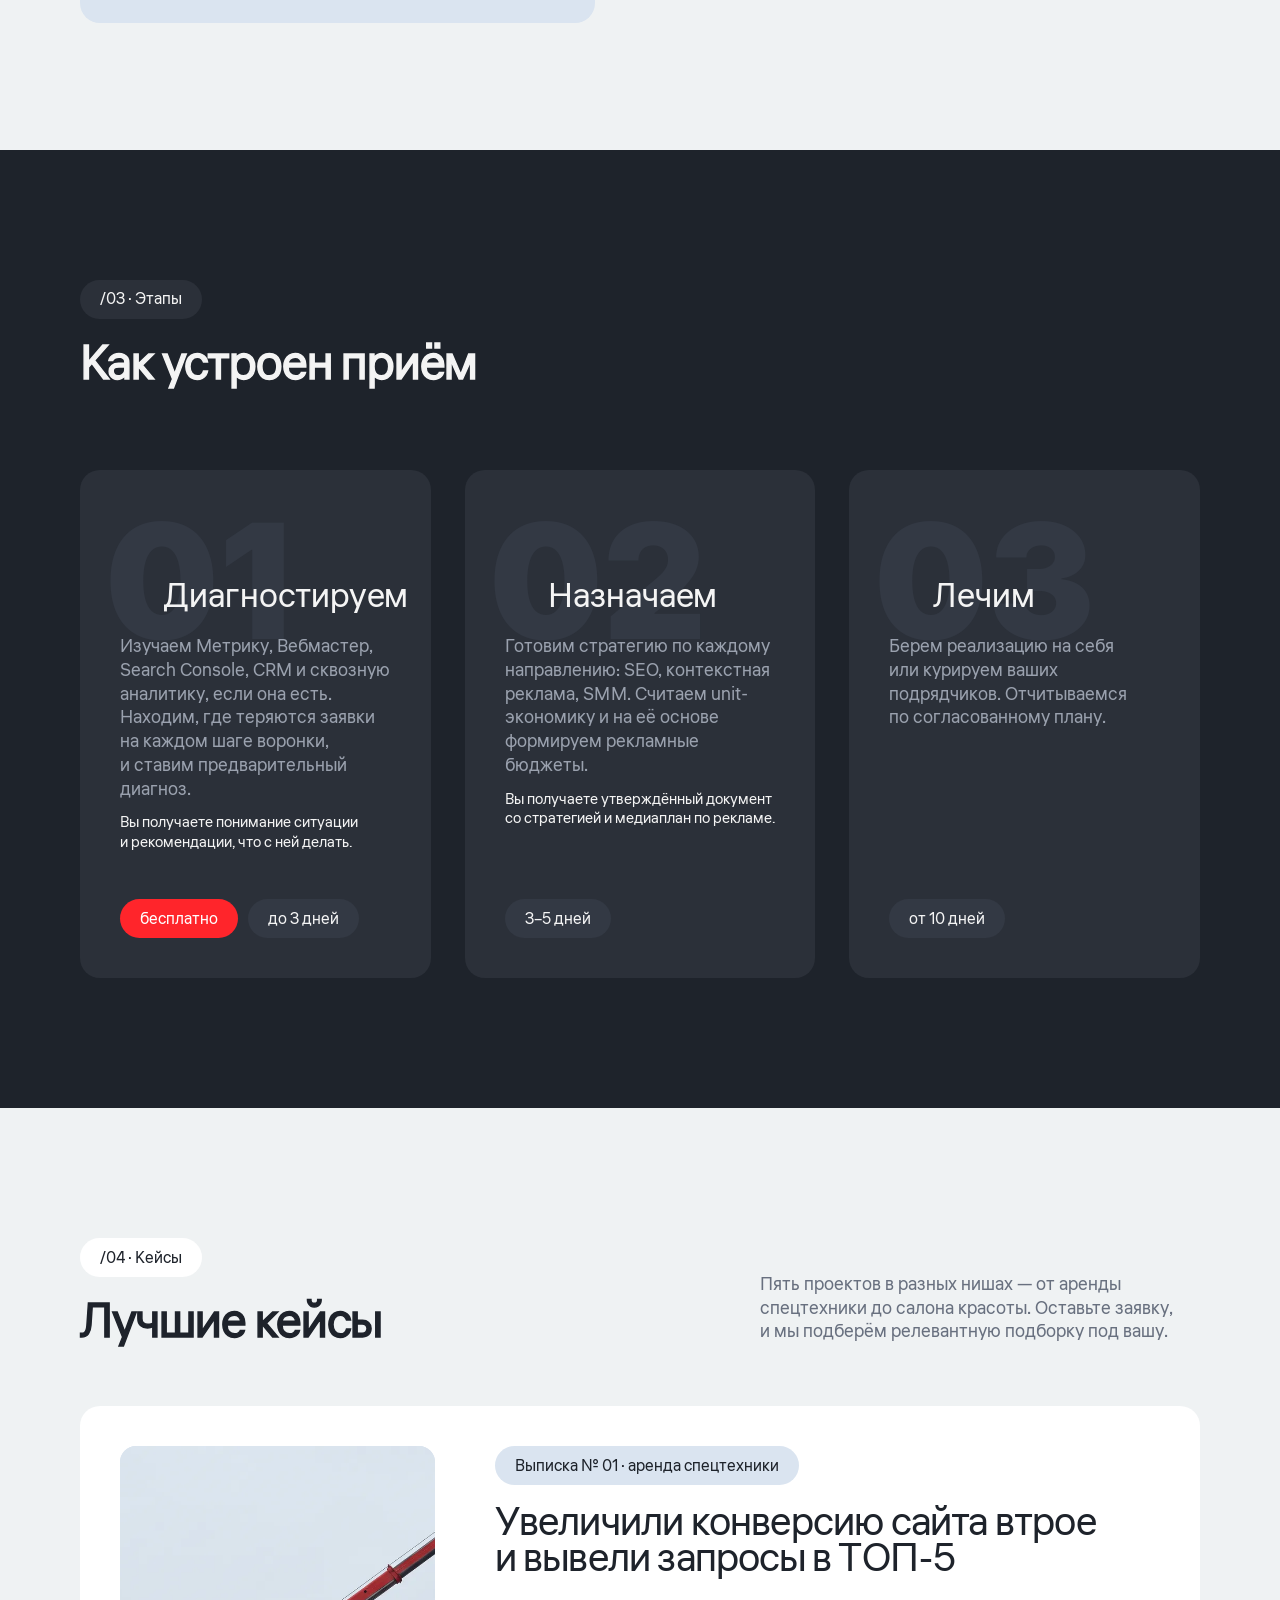
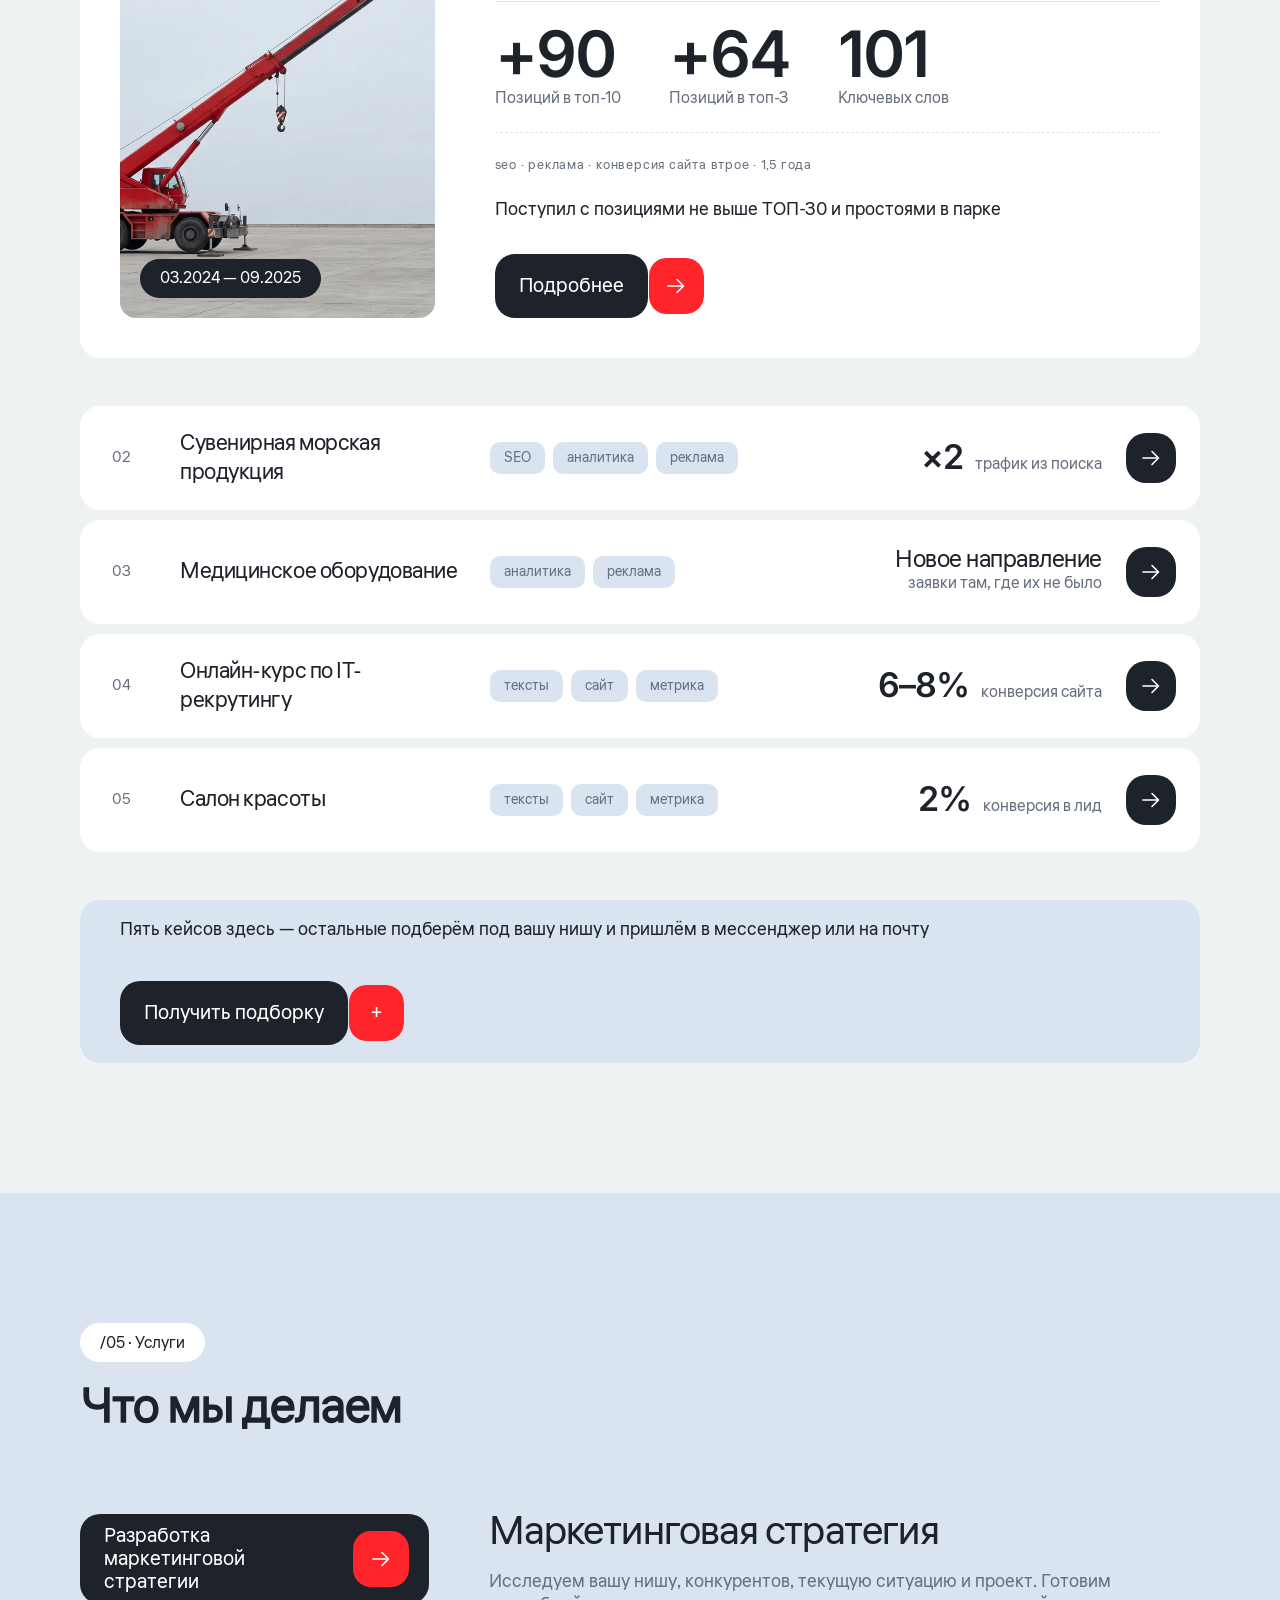
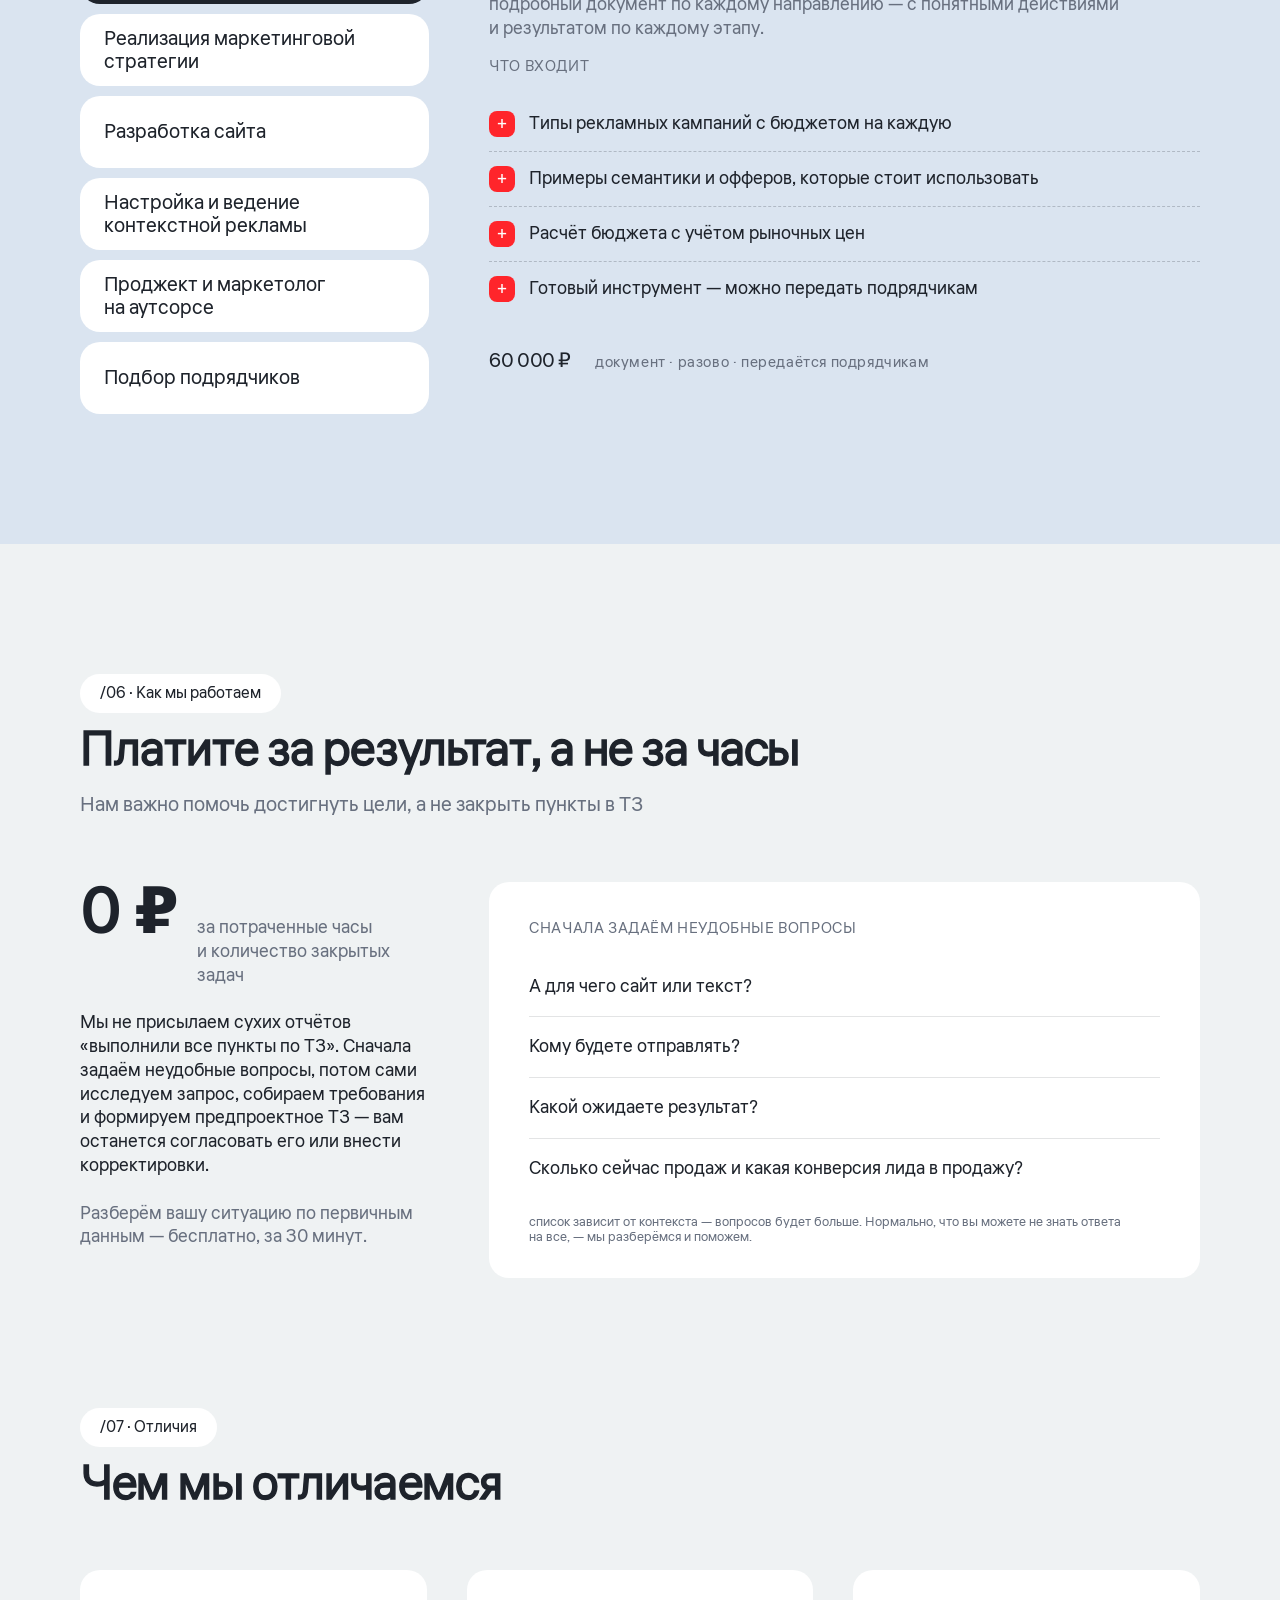
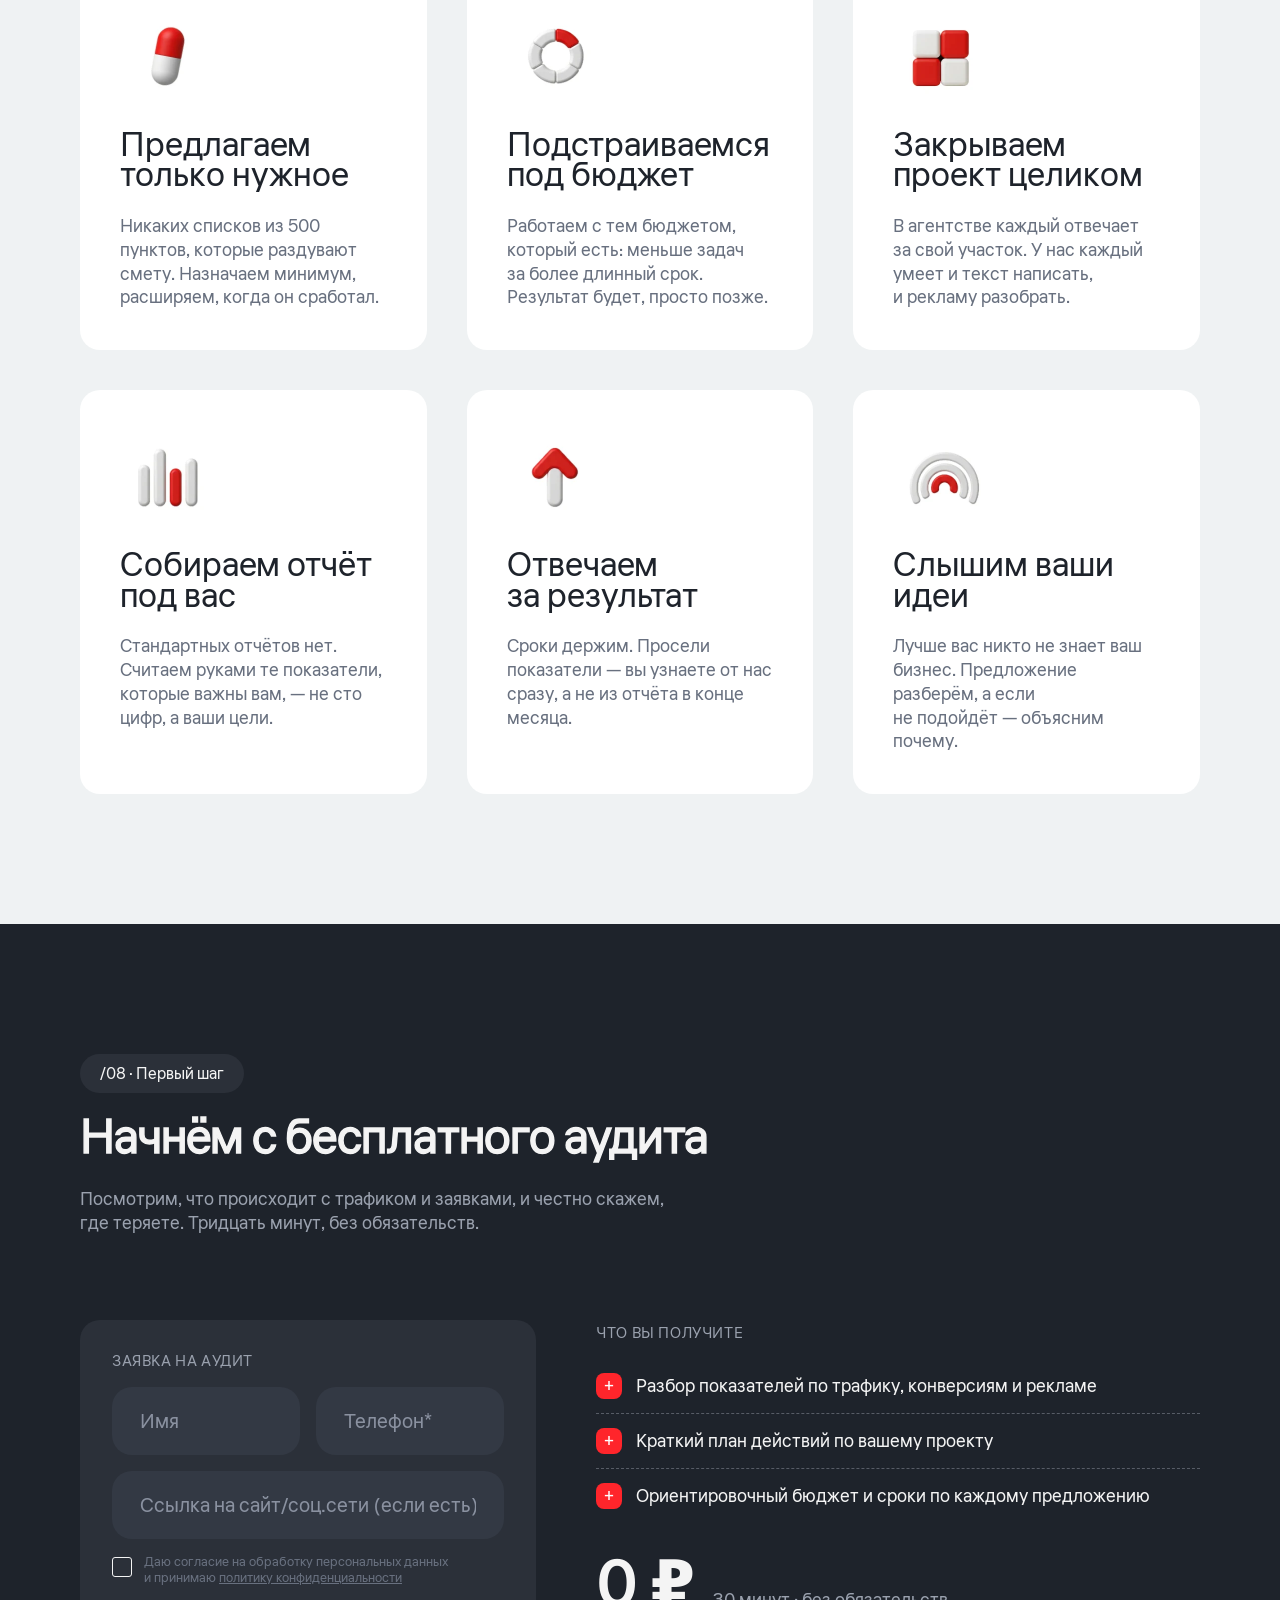
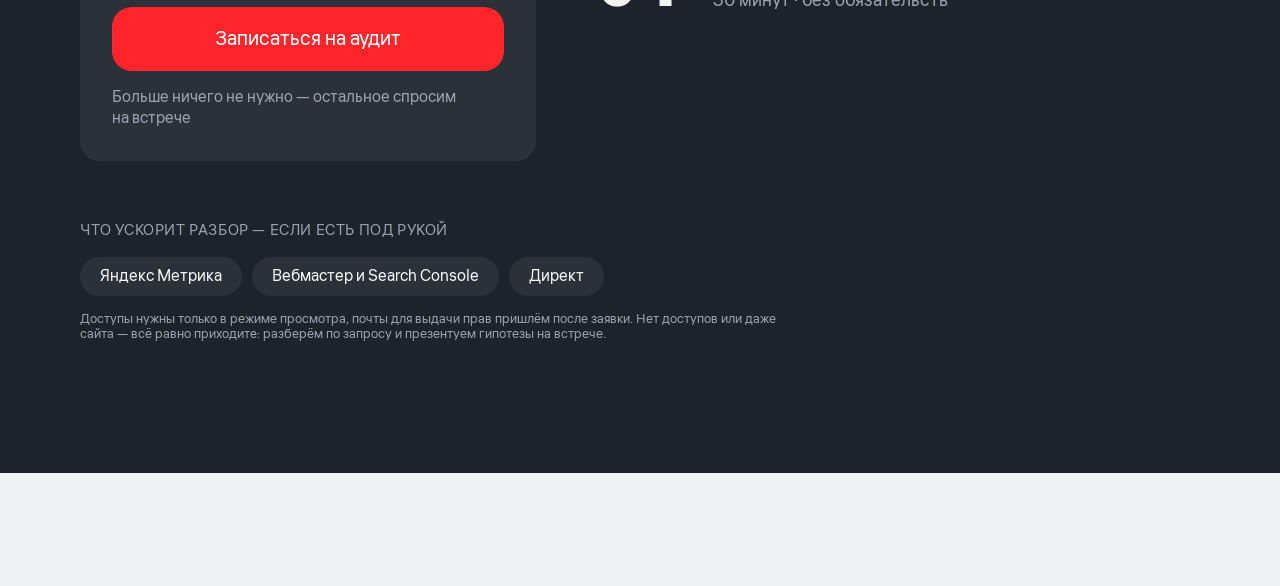
==== commit 15af0f02: "Цель на отметку симптома в листе приёма Отметка симптома — сильный сигнал: человек примеряет проблем" ====
--- a/index.html
+++ b/index.html
@@ -931,6 +931,6 @@
   <button class="btn btn--dark btn--sm cookie__ok" type="button" data-cookie-ok>Хорошо</button>
 </div>
 
-<script src="script.js?v=7"></script>
+<script src="script.js?v=8"></script>
 </body>
 </html>
